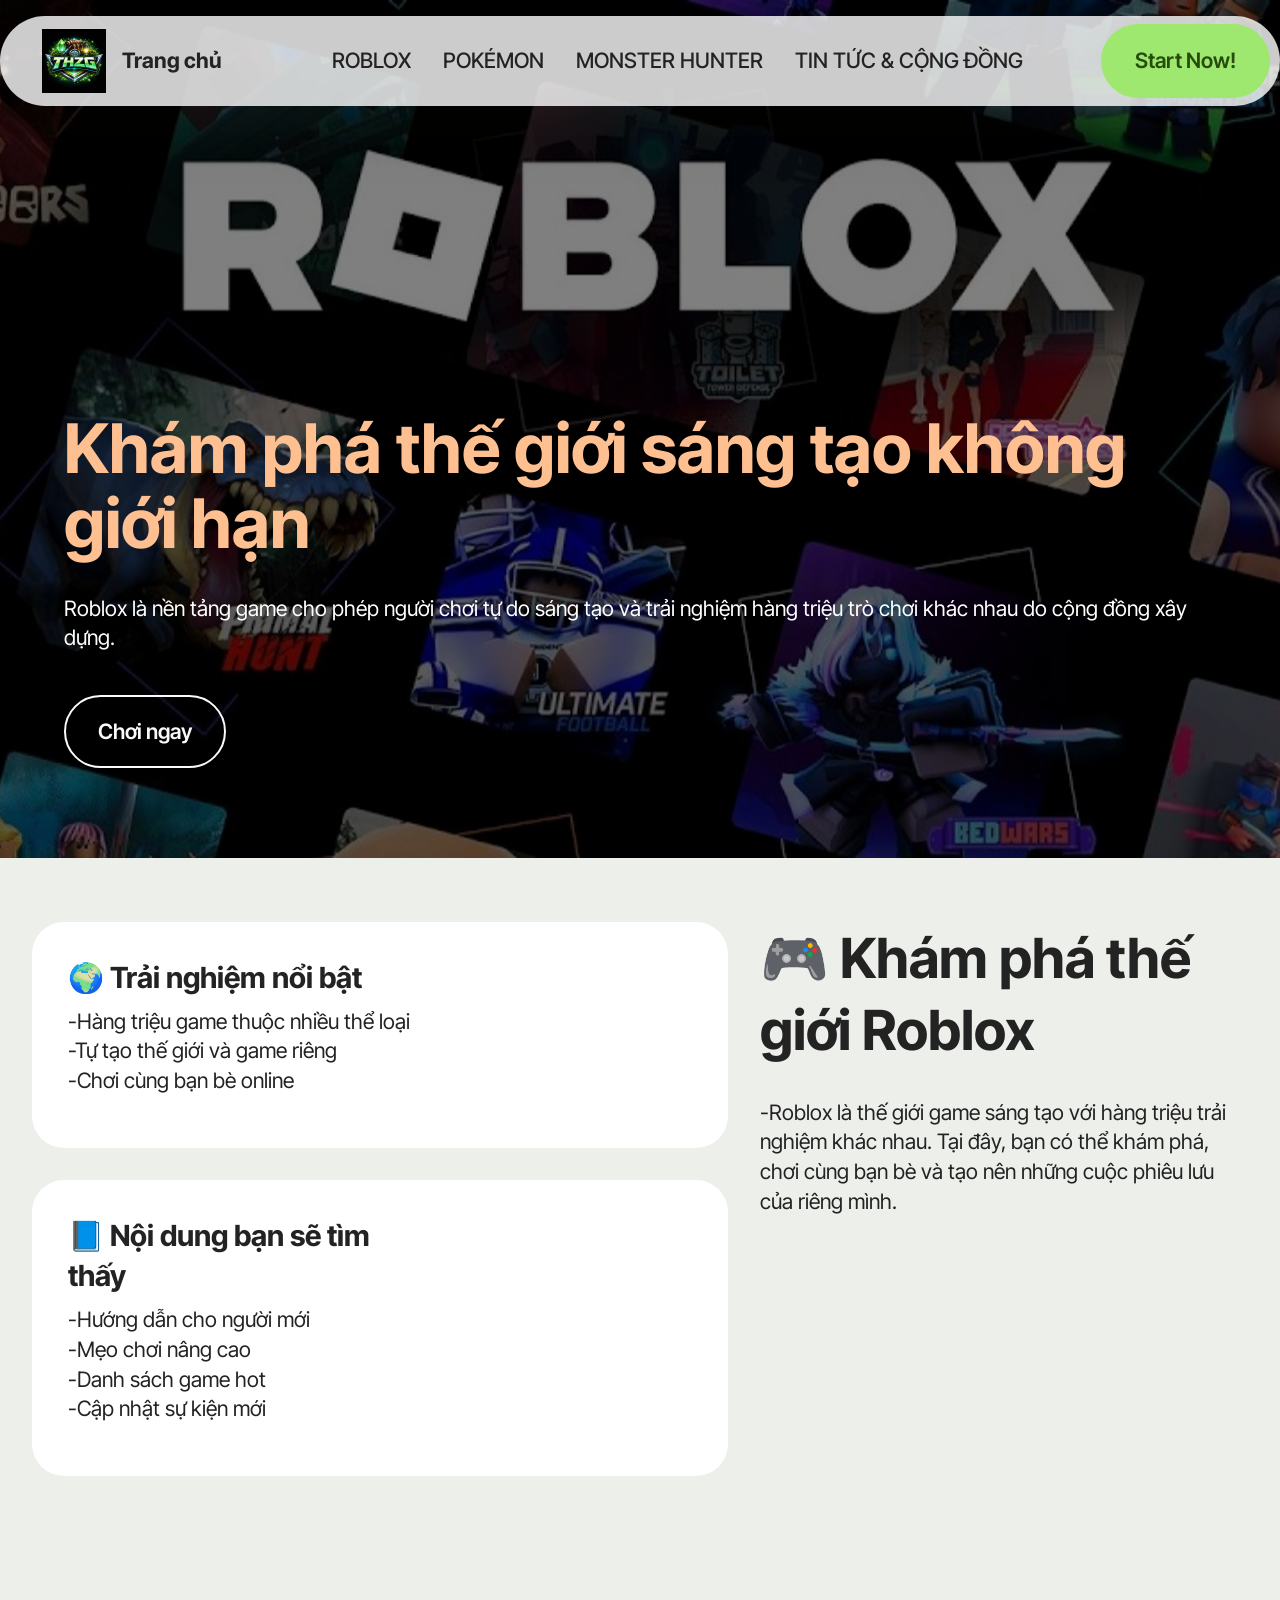
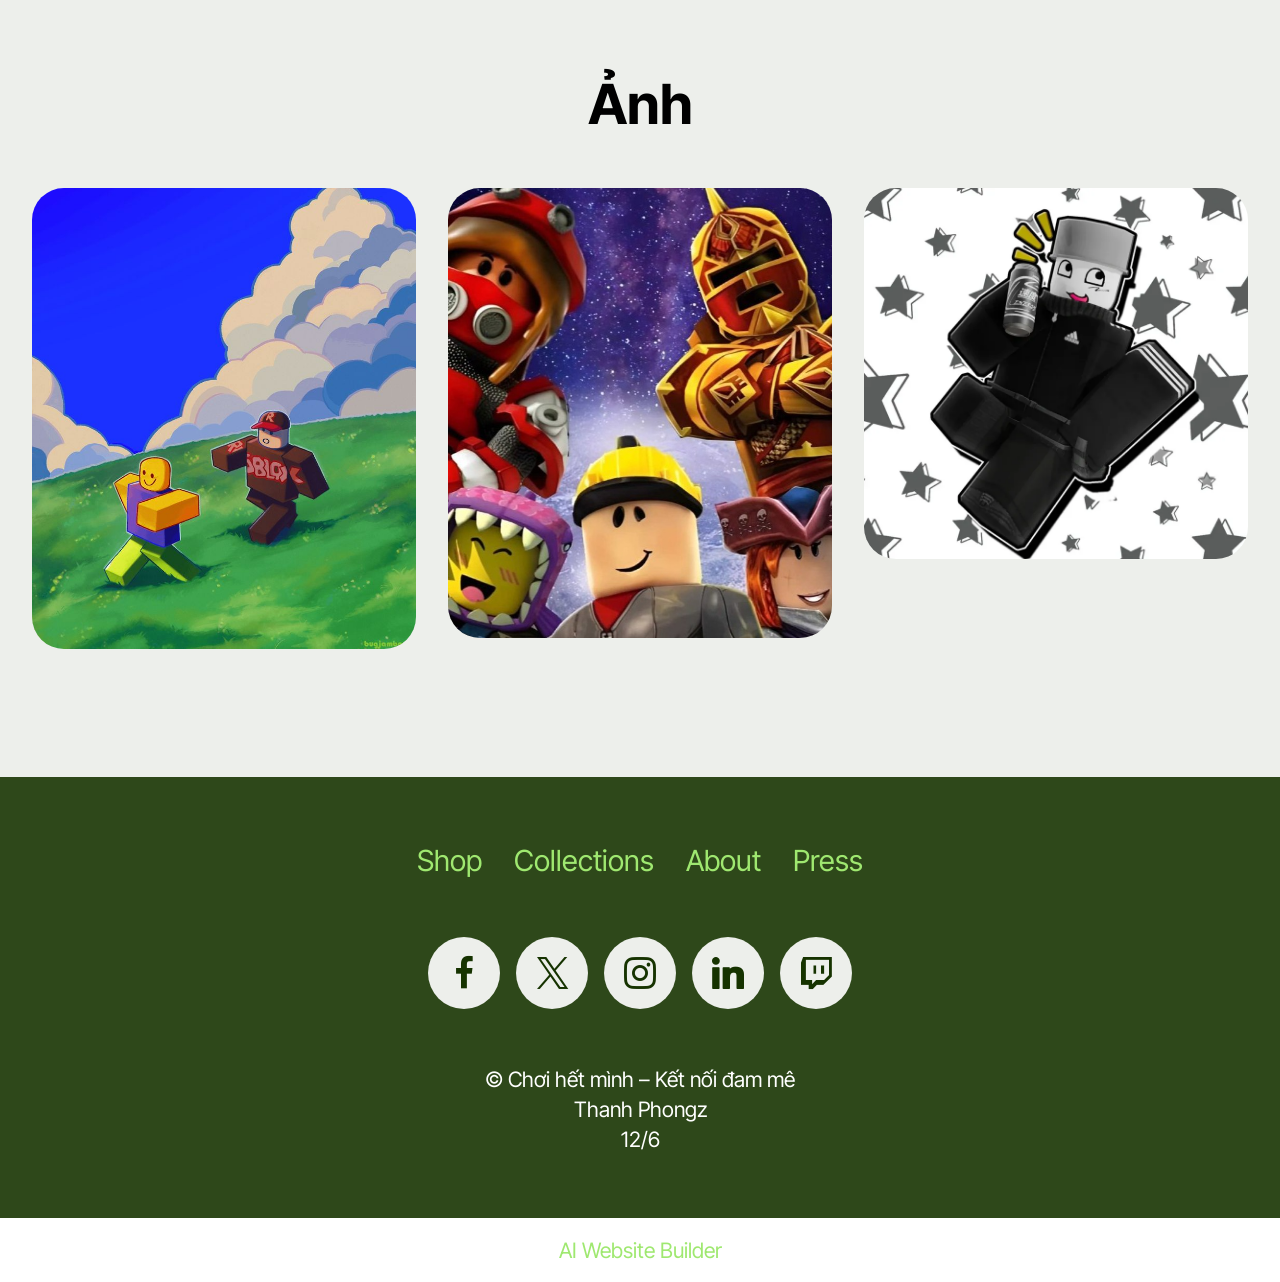
==== page1.html @ a792dea1 "Add files via upload" ====
<!DOCTYPE html>
<html  >
<head>
  <!-- Site made with Mobirise Website Builder v6.1.12, https://mobirise.com -->
  <meta charset="UTF-8">
  <meta http-equiv="X-UA-Compatible" content="IE=edge">
  <meta name="generator" content="Mobirise v6.1.12, mobirise.com">
  <meta name="viewport" content="width=device-width, initial-scale=1, minimum-scale=1">
  <link rel="shortcut icon" href="assets/images/4a65835b-11a1-45e5-a441-c10fcdbd603f.png" type="image/x-icon">
  <meta name="description" content="">
  
  
  <title>Page 1</title>
  <link rel="stylesheet" href="assets/web/assets/mobirise-icons2/mobirise2.css">
  <link rel="stylesheet" href="assets/bootstrap/css/bootstrap.min.css">
  <link rel="stylesheet" href="assets/parallax/jarallax.css">
  <link rel="stylesheet" href="assets/dropdown/css/style.css">
  <link rel="stylesheet" href="assets/socicon/css/styles.css">
  <link rel="stylesheet" href="assets/theme/css/style.css">
  <link rel="preload" href="https://fonts.googleapis.com/css?family=Inter+Tight:100,200,300,400,500,600,700,800,900,100i,200i,300i,400i,500i,600i,700i,800i,900i&display=swap" as="style" onload="this.onload=null;this.rel='stylesheet'">
  <noscript><link rel="stylesheet" href="https://fonts.googleapis.com/css?family=Inter+Tight:100,200,300,400,500,600,700,800,900,100i,200i,300i,400i,500i,600i,700i,800i,900i&display=swap"></noscript>
  <link rel="preload" as="style" href="assets/mobirise/css/mbr-additional.css?v=LxVAAV"><link rel="stylesheet" href="assets/mobirise/css/mbr-additional.css?v=LxVAAV" type="text/css">

  
  
  
</head>
<body>
  
  <section data-bs-version="5.1" class="menu menu2 cid-vf4Stp7ExN" once="menu" id="menu02-0">
	

	<nav class="navbar navbar-dropdown navbar-fixed-top navbar-expand-lg">
		<div class="container">
			<div class="navbar-brand">
				<span class="navbar-logo">
					<a href="https://mobiri.se">
						<img src="assets/images/4a65835b-11a1-45e5-a441-c10fcdbd603f.png" alt="Mobirise Website Builder" style="height: 4rem;">
					</a>
				</span>
				<span class="navbar-caption-wrap"><a class="navbar-caption text-black text-primary display-4" href="index.html">Trang chủ</a></span>
			</div>
			<button class="navbar-toggler" type="button" data-toggle="collapse" data-bs-toggle="collapse" data-target="#navbarSupportedContent" data-bs-target="#navbarSupportedContent" aria-controls="navbarNavAltMarkup" aria-expanded="false" aria-label="Toggle navigation">
				<div class="hamburger">
					<span></span>
					<span></span>
					<span></span>
					<span></span>
				</div>
			</button>
			<div class="collapse navbar-collapse" id="navbarSupportedContent">
				<ul class="navbar-nav nav-dropdown" data-app-modern-menu="true"><li class="nav-item">
						<a class="nav-link link text-black text-primary display-4" href="page1.html">ROBLOX</a>
					</li>
					<li class="nav-item">
						<a class="nav-link link text-black text-primary display-4" href="page2.html" aria-expanded="false">POKÉMON</a>
					</li>
					<li class="nav-item">
						<a class="nav-link link text-black text-primary display-4" href="page3.html">MONSTER HUNTER</a>
					</li><li class="nav-item"><a class="nav-link link text-black text-primary display-4" href="page4.html">TIN TỨC &amp; CỘNG ĐỒNG</a></li></ul>
				
				<div class="navbar-buttons mbr-section-btn">
					<a class="btn btn-primary display-4" href="https://mobiri.se"> Start Now!</a>
				</div>
			</div>
		</div>
	</nav>
</section>

<section data-bs-version="5.1" class="header18 cid-vf56AX0HEq mbr-parallax-background" id="header18-c">
  

  <div class="mbr-overlay" style="opacity: 0.5; background-color: rgb(0, 0, 0);"></div>
  <div class="container-fluid">
    <div class="row">
      <div class="content-wrap col-12 col-md-12">
        <h1 class="mbr-section-title mbr-fonts-style mbr-white mb-4 display-1">
          <strong><br>Khám phá thế giới sáng tạo không giới hạn</strong></h1>
        
        <p class="mbr-fonts-style mbr-text mbr-white mb-4 display-7">Roblox là nền tảng game cho phép người chơi tự do sáng tạo và trải nghiệm hàng triệu trò chơi khác nhau do cộng đồng xây dựng.</p>
        <div class="mbr-section-btn"><a class="btn btn-white-outline display-7" href="https://www.roblox.com/vi/Login">Chơi ngay</a></div>
      </div>
    </div>
  </div>
</section>

<section data-bs-version="5.1" class="people01 cid-vf57jTmepZ" id="people01-d">
  

  

  <div class="container">
    <div class="row flex-row-reverse">
      <div class="col-lg-5 mb-5">
        <h3 class="mbr-section-maintitle mbr-fonts-style mb-4 display-2"><div><strong>🎮 Khám phá thế giới Roblox</strong></div></h3>
        <p class="mbr-section-maintext mbr-fonts-style mb-4 display-7">-Roblox là thế giới game sáng tạo với hàng triệu trải nghiệm khác nhau. Tại đây, bạn có thể khám phá, chơi cùng bạn bè và tạo nên những cuộc phiêu lưu của riêng mình.<br>
        </p>

        
      </div>

      <div class="col-lg-7">
        
        <div class="item features-without-image active">
          <div class="item-wrapper">
            <div class="row align-items-center">
              <div class="col-md-7">
                <div class="align-left">
                  <h3 class="mbr-section-title mbr-fonts-style mb-2 display-5"><strong>🌍 Trải nghiệm nổi bật</strong></h3>
                  <h4 class="mbr-section-subtitle mbr-fonts-style mb-3 display-7">-Hàng triệu game thuộc nhiều thể loại<div>-Tự tạo thế giới và game riêng</div><div>-Chơi cùng bạn bè online</div></h4>
                  
                </div>
              </div>

              <div class="col-md-5">
                
              </div>
            </div>
          </div>
        </div><div class="item features-without-image">
          <div class="item-wrapper">
            <div class="row align-items-center">
              <div class="col-md-7">
                <div class="align-left">
                  <h3 class="mbr-section-title mbr-fonts-style mb-2 display-5"><strong>📘 Nội dung bạn sẽ tìm thấy</strong></h3>
                  <h4 class="mbr-section-subtitle mbr-fonts-style mb-3 display-7">-Hướng dẫn cho người mới<div>-Mẹo chơi nâng cao</div><div>-Danh sách game hot</div><div>-Cập nhật sự kiện mới</div></h4>
                  
                </div>
              </div>

              <div class="col-md-5">
                
              </div>
            </div>
          </div>
        </div>
        
      </div>
    </div>
  </div>
</section>

<section data-bs-version="5.1" class="gallery3 cid-vf58SvAPU9" id="gallery03-e">
    
    
    <div class="container-fluid">
      <div class="row justify-content-center">
        <div class="col-12 content-head">
          <div class="mbr-section-head mb-5">
            <h4 class="mbr-section-title mbr-fonts-style align-center mb-0 display-2"><strong>Ảnh</strong></h4>
            
          </div>
        </div>
      </div>
      <div class="row">
        <div class="item features-image col-12 col-md-6 col-lg-4">
          <div class="item-wrapper">
            <div class="item-img">
              <img src="assets/images/6b7995e9d3b86ac54777fd27d7cb6dca.jpg" alt="Mobirise Website Builder" title="" data-slide-to="0" data-bs-slide-to="0">
            </div>
            
          </div>
        </div>
        <div class="item features-image col-12 col-md-6 col-lg-4">
          <div class="item-wrapper">
            <div class="item-img">
              <img src="assets/images/hinh-nen-roblox-1.jpeg" alt="Mobirise Website Builder" title="" data-slide-to="1" data-bs-slide-to="1">
            </div>
            
          </div>
        </div>
        <div class="item features-image col-12 col-md-6 col-lg-4">
          <div class="item-wrapper">
            <div class="item-img">
              <img src="assets/images/roblox-avatar-3.webp" alt="Mobirise Website Builder" title="" data-slide-to="2" data-bs-slide-to="2">
            </div>
            
          </div>
        </div>
        
      </div>
    </div>
  </section>

<section data-bs-version="5.1" class="footer3 cid-vf550Nz8dy" once="footers" id="footer03-8">

        

    

    <div class="container">
        <div class="row">
            <div class="row-links">
                <ul class="header-menu">
                  
                  
                  
                  
                <li class="header-menu-item mbr-fonts-style display-5">
                    <a href="#" class="text-primary">Shop</a>
                  </li><li class="header-menu-item mbr-fonts-style display-5">
                    <a href="#" class="text-primary">Collections</a>
                  </li><li class="header-menu-item mbr-fonts-style display-5">
                    <a href="#" class="text-primary">About</a>
                  </li><li class="header-menu-item mbr-fonts-style display-5">
                    <a href="#" class="text-primary">Press</a>
                  </li></ul>
              </div>

            <div class="col-12 mt-4">
                <div class="social-row">
                    <div class="soc-item">
                        <a href="https://mobiri.se/" target="_blank">
                            <span class="mbr-iconfont socicon socicon-facebook display-7"></span>
                        </a>
                    </div>
                    <div class="soc-item">
                        <a href="https://mobiri.se/" target="_blank">
                            <span class="mbr-iconfont socicon-twitter socicon"></span>
                        </a>
                    </div>
                    <div class="soc-item">
                        <a href="https://mobiri.se/" target="_blank">
                            <span class="mbr-iconfont socicon-instagram socicon"></span>
                        </a>
                    </div>
                    <div class="soc-item">
                        <a href="https://mobiri.se/" target="_blank">
                            <span class="mbr-iconfont socicon socicon-linkedin"></span>
                        </a>
                    </div>
                    <div class="soc-item">
                        <a href="https://mobiri.se/" target="_blank">
                            <span class="mbr-iconfont socicon socicon-twitch"></span>
                        </a>
                    </div>
                </div>
            </div>
            <div class="col-12 mt-5">
                <p class="mbr-fonts-style copyright display-7">
                    © Chơi hết mình – Kết nối đam mê<br>Thanh Phongz<br>12/6</p>
            </div>
        </div>
    </div>
</section><section class="display-7" style="padding: 0;align-items: center;justify-content: center;flex-wrap: wrap;    align-content: center;display: flex;position: relative;height: 4rem;"><a href="https://mobiri.se/" style="flex: 1 1;height: 4rem;position: absolute;width: 100%;z-index: 1;"><img alt="" style="height: 4rem;" src="[data-uri]"></a><p style="margin: 0;text-align: center;" class="display-7">&#8204;</p><a style="z-index:1" href="https://mobirise.com/builder/ai-website-builder.html">AI Website Builder</a></section><script src="assets/bootstrap/js/bootstrap.bundle.min.js"></script>  <script src="assets/parallax/jarallax.js"></script>  <script src="assets/smoothscroll/smooth-scroll.js"></script>  <script src="assets/ytplayer/index.js"></script>  <script src="assets/dropdown/js/navbar-dropdown.js"></script>  <script src="assets/theme/js/script.js"></script>  
  
  
</body>
</html>
---- assets/web/assets/mobirise-icons2/mobirise2.css ----
@font-face {
  font-family: 'Moririse2';
  font-display: swap;
  src:  url('mobirise2.eot?f2bix4');
  src:  url('mobirise2.eot?f2bix4#iefix') format('embedded-opentype'),
    url('mobirise2.woff2?f2bix4') format('woff2'),
    url('mobirise2.woff?f2bix4') format('woff'),
    url('mobirise2.ttf?f2bix4') format('truetype'),
    url('mobirise2.svg?f2bix4#mobirise2') format('svg');
  font-weight: normal;
  font-style: normal;
}

[class^="mobi-"], [class*=" mobi-"] {
  /* use !important to prevent issues with browser extensions that change fonts */
  font-family: 'Moririse2' !important;
  speak: none;
  font-style: normal;
  font-weight: normal;
  font-variant: normal;
  text-transform: none;
  line-height: 1;

  /* Better Font Rendering =========== */
  -webkit-font-smoothing: antialiased;
  -moz-osx-font-smoothing: grayscale;
}

.mobi-mbri-add-submenu:before {
  content: "\e900";
}
.mobi-mbri-alert:before {
  content: "\e901";
}
.mobi-mbri-align-center:before {
  content: "\e902";
}
.mobi-mbri-align-justify:before {
  content: "\e903";
}
.mobi-mbri-align-left:before {
  content: "\e904";
}
.mobi-mbri-align-right:before {
  content: "\e905";
}
.mobi-mbri-android:before {
  content: "\e906";
}
.mobi-mbri-apple:before {
  content: "\e907";
}
.mobi-mbri-arrow-down:before {
  content: "\e908";
}
.mobi-mbri-arrow-next:before {
  content: "\e909";
}
.mobi-mbri-arrow-prev:before {
  content: "\e90a";
}
.mobi-mbri-arrow-up:before {
  content: "\e90b";
}
.mobi-mbri-bold:before {
  content: "\e90c";
}
.mobi-mbri-bookmark:before {
  content: "\e90d";
}
.mobi-mbri-bootstrap:before {
  content: "\e90e";
}
.mobi-mbri-briefcase:before {
  content: "\e90f";
}
.mobi-mbri-browse:before {
  content: "\e910";
}
.mobi-mbri-bulleted-list:before {
  content: "\e911";
}
.mobi-mbri-calendar:before {
  content: "\e912";
}
.mobi-mbri-camera:before {
  content: "\e913";
}
.mobi-mbri-cart-add:before {
  content: "\e914";
}
.mobi-mbri-cart-full:before {
  content: "\e915";
}
.mobi-mbri-cash:before {
  content: "\e916";
}
.mobi-mbri-change-style:before {
  content: "\e917";
}
.mobi-mbri-chat:before {
  content: "\e918";
}
.mobi-mbri-clock:before {
  content: "\e919";
}
.mobi-mbri-close:before {
  content: "\e91a";
}
.mobi-mbri-cloud:before {
  content: "\e91b";
}
.mobi-mbri-code:before {
  content: "\e91c";
}
.mobi-mbri-contact-form:before {
  content: "\e91d";
}
.mobi-mbri-credit-card:before {
  content: "\e91e";
}
.mobi-mbri-cursor-click:before {
  content: "\e91f";
}
.mobi-mbri-cust-feedback:before {
  content: "\e920";
}
.mobi-mbri-database:before {
  content: "\e921";
}
.mobi-mbri-delivery:before {
  content: "\e922";
}
.mobi-mbri-desktop:before {
  content: "\e923";
}
.mobi-mbri-devices:before {
  content: "\e924";
}
.mobi-mbri-down:before {
  content: "\e925";
}
.mobi-mbri-download-2:before {
  content: "\e926";
}
.mobi-mbri-download:before {
  content: "\e927";
}
.mobi-mbri-drag-n-drop-2:before {
  content: "\e928";
}
.mobi-mbri-drag-n-drop:before {
  content: "\e929";
}
.mobi-mbri-edit-2:before {
  content: "\e92a";
}
.mobi-mbri-edit:before {
  content: "\e92b";
}
.mobi-mbri-error:before {
  content: "\e92c";
}
.mobi-mbri-extension:before {
  content: "\e92d";
}
.mobi-mbri-features:before {
  content: "\e92e";
}
.mobi-mbri-file:before {
  content: "\e92f";
}
.mobi-mbri-flag:before {
  content: "\e930";
}
.mobi-mbri-folder:before {
  content: "\e931";
}
.mobi-mbri-gift:before {
  content: "\e932";
}
.mobi-mbri-github:before {
  content: "\e933";
}
.mobi-mbri-globe-2:before {
  content: "\e934";
}
.mobi-mbri-globe:before {
  content: "\e935";
}
.mobi-mbri-growing-chart:before {
  content: "\e936";
}
.mobi-mbri-hearth:before {
  content: "\e937";
}
.mobi-mbri-help:before {
  content: "\e938";
}
.mobi-mbri-home:before {
  content: "\e939";
}
.mobi-mbri-hot-cup:before {
  content: "\e93a";
}
.mobi-mbri-idea:before {
  content: "\e93b";
}
.mobi-mbri-image-gallery:before {
  content: "\e93c";
}
.mobi-mbri-image-slider:before {
  content: "\e93d";
}
.mobi-mbri-info:before {
  content: "\e93e";
}
.mobi-mbri-italic:before {
  content: "\e93f";
}
.mobi-mbri-key:before {
  content: "\e940";
}
.mobi-mbri-laptop:before {
  content: "\e941";
}
.mobi-mbri-layers:before {
  content: "\e942";
}
.mobi-mbri-left-right:before {
  content: "\e943";
}
.mobi-mbri-left:before {
  content: "\e944";
}
.mobi-mbri-letter:before {
  content: "\e945";
}
.mobi-mbri-like:before {
  content: "\e946";
}
.mobi-mbri-link:before {
  content: "\e947";
}
.mobi-mbri-lock:before {
  content: "\e948";
}
.mobi-mbri-login:before {
  content: "\e949";
}
.mobi-mbri-logout:before {
  content: "\e94a";
}
.mobi-mbri-magic-stick:before {
  content: "\e94b";
}
.mobi-mbri-map-pin:before {
  content: "\e94c";
}
.mobi-mbri-menu:before {
  content: "\e94d";
}
.mobi-mbri-mobile-2:before {
  content: "\e94e";
}
.mobi-mbri-mobile-horizontal:before {
  content: "\e94f";
}
.mobi-mbri-mobile:before {
  content: "\e950";
}
.mobi-mbri-mobirise:before {
  content: "\e951";
}
.mobi-mbri-more-horizontal:before {
  content: "\e952";
}
.mobi-mbri-more-vertical:before {
  content: "\e953";
}
.mobi-mbri-music:before {
  content: "\e954";
}
.mobi-mbri-new-file:before {
  content: "\e955";
}
.mobi-mbri-numbered-list:before {
  content: "\e956";
}
.mobi-mbri-opened-folder:before {
  content: "\e957";
}
.mobi-mbri-pages:before {
  content: "\e958";
}
.mobi-mbri-paper-plane:before {
  content: "\e959";
}
.mobi-mbri-paperclip:before {
  content: "\e95a";
}
.mobi-mbri-phone:before {
  content: "\e95b";
}
.mobi-mbri-photo:before {
  content: "\e95c";
}
.mobi-mbri-photos:before {
  content: "\e95d";
}
.mobi-mbri-pin:before {
  content: "\e95e";
}
.mobi-mbri-play:before {
  content: "\e95f";
}
.mobi-mbri-plus:before {
  content: "\e960";
}
.mobi-mbri-preview:before {
  content: "\e961";
}
.mobi-mbri-print:before {
  content: "\e962";
}
.mobi-mbri-protect:before {
  content: "\e963";
}
.mobi-mbri-question:before {
  content: "\e964";
}
.mobi-mbri-quote-left:before {
  content: "\e965";
}
.mobi-mbri-quote-right:before {
  content: "\e966";
}
.mobi-mbri-redo:before {
  content: "\e967";
}
.mobi-mbri-refresh:before {
  content: "\e968";
}
.mobi-mbri-responsive-2:before {
  content: "\e969";
}
.mobi-mbri-responsive:before {
  content: "\e96a";
}
.mobi-mbri-right:before {
  content: "\e96b";
}
.mobi-mbri-rocket:before {
  content: "\e96c";
}
.mobi-mbri-sad-face:before {
  content: "\e96d";
}
.mobi-mbri-sale:before {
  content: "\e96e";
}
.mobi-mbri-save:before {
  content: "\e96f";
}
.mobi-mbri-search:before {
  content: "\e970";
}
.mobi-mbri-setting-2:before {
  content: "\e971";
}
.mobi-mbri-setting-3:before {
  content: "\e972";
}
.mobi-mbri-setting:before {
  content: "\e973";
}
.mobi-mbri-share:before {
  content: "\e974";
}
.mobi-mbri-shopping-bag:before {
  content: "\e975";
}
.mobi-mbri-shopping-basket:before {
  content: "\e976";
}
.mobi-mbri-shopping-cart:before {
  content: "\e977";
}
.mobi-mbri-sites:before {
  content: "\e978";
}
.mobi-mbri-smile-face:before {
  content: "\e979";
}
.mobi-mbri-speed:before {
  content: "\e97a";
}
.mobi-mbri-star:before {
  content: "\e97b";
}
.mobi-mbri-success:before {
  content: "\e97c";
}
.mobi-mbri-sun:before {
  content: "\e97d";
}
.mobi-mbri-sun2:before {
  content: "\e97e";
}
.mobi-mbri-tablet-vertical:before {
  content: "\e97f";
}
.mobi-mbri-tablet:before {
  content: "\e980";
}
.mobi-mbri-target:before {
  content: "\e981";
}
.mobi-mbri-timer:before {
  content: "\e982";
}
.mobi-mbri-to-ftp:before {
  content: "\e983";
}
.mobi-mbri-to-local-drive:before {
  content: "\e984";
}
.mobi-mbri-touch-swipe:before {
  content: "\e985";
}
.mobi-mbri-touch:before {
  content: "\e986";
}
.mobi-mbri-trash:before {
  content: "\e987";
}
.mobi-mbri-underline:before {
  content: "\e988";
}
.mobi-mbri-undo:before {
  content: "\e989";
}
.mobi-mbri-unlink:before {
  content: "\e98a";
}
.mobi-mbri-unlock:before {
  content: "\e98b";
}
.mobi-mbri-up-down:before {
  content: "\e98c";
}
.mobi-mbri-up:before {
  content: "\e98d";
}
.mobi-mbri-update:before {
  content: "\e98e";
}
.mobi-mbri-upload-2:before {
  content: "\e98f";
}
.mobi-mbri-upload:before {
  content: "\e990";
}
.mobi-mbri-user-2:before {
  content: "\e991";
}
.mobi-mbri-user:before {
  content: "\e992";
}
.mobi-mbri-users:before {
  content: "\e993";
}
.mobi-mbri-video-play:before {
  content: "\e994";
}
.mobi-mbri-video:before {
  content: "\e995";
}
.mobi-mbri-watch:before {
  content: "\e996";
}
.mobi-mbri-website-theme-2:before {
  content: "\e997";
}
.mobi-mbri-website-theme:before {
  content: "\e998";
}
.mobi-mbri-wifi:before {
  content: "\e999";
}
.mobi-mbri-windows:before {
  content: "\e99a";
}
.mobi-mbri-zoom-in:before {
  content: "\e99b";
}
.mobi-mbri-zoom-out:before {
  content: "\e99c";
}
---- assets/parallax/jarallax.css ----
.jarallax {
    position: relative;
    z-index: 0;
}
.jarallax > .jarallax-img {
    position: absolute;
    object-fit: cover;
    /* support for plugin https://github.com/bfred-it/object-fit-images */
    font-family: 'object-fit: cover;';
    top: 0;
    left: 0;
    width: 100%;
    height: 100%;
    z-index: -1;
}
---- assets/dropdown/css/style.css ----
.navbar-dropdown {
  left: 0;
  padding: 0;
  position: absolute;
  right: 0;
  top: 0;
  transition: all 0.45s ease;
  z-index: 1030;
  background: #282828; }
  .navbar-dropdown .navbar-logo {
    margin-right: 0.8rem;
    transition: margin 0.3s ease-in-out;
    vertical-align: middle; }
    .navbar-dropdown .navbar-logo img {
      height: 3.125rem;
      transition: all 0.3s ease-in-out; }
    .navbar-dropdown .navbar-logo.mbr-iconfont {
      font-size: 3.125rem;
      line-height: 3.125rem; }
  .navbar-dropdown .navbar-caption {
    font-weight: 700;
    white-space: normal;
    vertical-align: -4px;
    line-height: 3.125rem !important; }
    .navbar-dropdown .navbar-caption, .navbar-dropdown .navbar-caption:hover {
      color: inherit;
      text-decoration: none; }
  .navbar-dropdown .mbr-iconfont + .navbar-caption {
    vertical-align: -1px; }
  .navbar-dropdown.navbar-fixed-top {
    position: fixed; }
  .navbar-dropdown .navbar-brand span {
    vertical-align: -4px; }
  .navbar-dropdown.bg-color.transparent {
    background: none; }
  .navbar-dropdown.navbar-short .navbar-brand {
    padding: 0.625rem 0; }
    .navbar-dropdown.navbar-short .navbar-brand span {
      vertical-align: -1px; }
  .navbar-dropdown.navbar-short .navbar-caption {
    line-height: 2.375rem !important;
    vertical-align: -2px; }
  .navbar-dropdown.navbar-short .navbar-logo {
    margin-right: 0.5rem; }
    .navbar-dropdown.navbar-short .navbar-logo img {
      height: 2.375rem; }
    .navbar-dropdown.navbar-short .navbar-logo.mbr-iconfont {
      font-size: 2.375rem;
      line-height: 2.375rem; }
  .navbar-dropdown.navbar-short .mbr-table-cell {
    height: 3.625rem; }
  .navbar-dropdown .navbar-close {
    left: 0.6875rem;
    position: fixed;
    top: 0.75rem;
    z-index: 1000; }
  .navbar-dropdown .hamburger-icon {
    content: "";
    display: inline-block;
    vertical-align: middle;
    width: 16px;
    -webkit-box-shadow: 0 -6px 0 1px #282828,0 0 0 1px #282828,0 6px 0 1px #282828;
    -moz-box-shadow: 0 -6px 0 1px #282828,0 0 0 1px #282828,0 6px 0 1px #282828;
    box-shadow: 0 -6px 0 1px #282828,0 0 0 1px #282828,0 6px 0 1px #282828; }

.dropdown-menu .dropdown-toggle[data-toggle="dropdown-submenu"]::after {
  border-bottom: 0.35em solid transparent;
  border-left: 0.35em solid;
  border-right: 0;
  border-top: 0.35em solid transparent;
  margin-left: 0.3rem; }

.dropdown-menu .dropdown-item:focus {
  outline: 0; }

.nav-dropdown {
  font-size: 0.75rem;
  font-weight: 500;
  height: auto !important; }
  .nav-dropdown .nav-btn {
    padding-left: 1rem; }
  .nav-dropdown .link {
    margin: .667em 1.667em;
    font-weight: 500;
    padding: 0;
    transition: color .2s ease-in-out; }
    .nav-dropdown .link.dropdown-toggle {
      margin-right: 2.583em; }
      .nav-dropdown .link.dropdown-toggle::after {
        margin-left: .25rem;
        border-top: 0.35em solid;
        border-right: 0.35em solid transparent;
        border-left: 0.35em solid transparent;
        border-bottom: 0; }
      .nav-dropdown .link.dropdown-toggle[aria-expanded="true"] {
        margin: 0;
        padding: 0.667em 3.263em  0.667em 1.667em; }
  .nav-dropdown .link::after,
  .nav-dropdown .dropdown-item::after {
    color: inherit; }
  .nav-dropdown .btn {
    font-size: 0.75rem;
    font-weight: 700;
    letter-spacing: 0;
    margin-bottom: 0;
    padding-left: 1.25rem;
    padding-right: 1.25rem; }
  .nav-dropdown .dropdown-menu {
    border-radius: 0;
    border: 0;
    left: 0;
    margin: 0;
    padding-bottom: 1.25rem;
    padding-top: 1.25rem;
    position: relative; }
  .nav-dropdown .dropdown-submenu {
    margin-left: 0.125rem;
    top: 0; }
  .nav-dropdown .dropdown-item {
    font-weight: 500;
    line-height: 2;
    padding: 0.3846em 4.615em 0.3846em 1.5385em;
    position: relative;
    transition: color .2s ease-in-out, background-color .2s ease-in-out; }
    .nav-dropdown .dropdown-item::after {
      margin-top: -0.3077em;
      position: absolute;
      right: 1.1538em;
      top: 50%; }
    .nav-dropdown .dropdown-item:focus, .nav-dropdown .dropdown-item:hover {
      background: none; }

@media (max-width: 767px) {
  .nav-dropdown.navbar-toggleable-sm {
    bottom: 0;
    display: none;
    left: 0;
    overflow-x: hidden;
    position: fixed;
    top: 0;
    transform: translateX(-100%);
    -ms-transform: translateX(-100%);
    -webkit-transform: translateX(-100%);
    width: 18.75rem;
    z-index: 999; } }
.nav-dropdown.navbar-toggleable-xl {
  bottom: 0;
  display: none;
  left: 0;
  overflow-x: hidden;
  position: fixed;
  top: 0;
  transform: translateX(-100%);
  -ms-transform: translateX(-100%);
  -webkit-transform: translateX(-100%);
  width: 18.75rem;
  z-index: 999; }

.nav-dropdown-sm {
  display: block !important;
  overflow-x: hidden;
  overflow: auto;
  padding-top: 3.875rem; }
  .nav-dropdown-sm::after {
    content: "";
    display: block;
    height: 3rem;
    width: 100%; }
  .nav-dropdown-sm.collapse.in ~ .navbar-close {
    display: block !important; }
  .nav-dropdown-sm.collapsing, .nav-dropdown-sm.collapse.in {
    transform: translateX(0);
    -ms-transform: translateX(0);
    -webkit-transform: translateX(0);
    transition: all 0.25s ease-out;
    -webkit-transition: all 0.25s ease-out;
    background: #282828; }
  .nav-dropdown-sm.collapsing[aria-expanded="false"] {
    transform: translateX(-100%);
    -ms-transform: translateX(-100%);
    -webkit-transform: translateX(-100%); }
  .nav-dropdown-sm .nav-item {
    display: block;
    margin-left: 0 !important;
    padding-left: 0; }
  .nav-dropdown-sm .link,
  .nav-dropdown-sm .dropdown-item {
    border-top: 1px dotted rgba(255, 255, 255, 0.1);
    font-size: 0.8125rem;
    line-height: 1.6;
    margin: 0 !important;
    padding: 0.875rem 2.4rem 0.875rem 1.5625rem !important;
    position: relative;
    white-space: normal; }
    .nav-dropdown-sm .link:focus, .nav-dropdown-sm .link:hover,
    .nav-dropdown-sm .dropdown-item:focus,
    .nav-dropdown-sm .dropdown-item:hover {
      background: rgba(0, 0, 0, 0.2) !important;
      color: #c0a375; }
  .nav-dropdown-sm .nav-btn {
    position: relative;
    padding: 1.5625rem 1.5625rem 0 1.5625rem; }
    .nav-dropdown-sm .nav-btn::before {
      border-top: 1px dotted rgba(255, 255, 255, 0.1);
      content: "";
      left: 0;
      position: absolute;
      top: 0;
      width: 100%; }
    .nav-dropdown-sm .nav-btn + .nav-btn {
      padding-top: 0.625rem; }
      .nav-dropdown-sm .nav-btn + .nav-btn::before {
        display: none; }
  .nav-dropdown-sm .btn {
    padding: 0.625rem 0; }
  .nav-dropdown-sm .dropdown-toggle[data-toggle="dropdown-submenu"]::after {
    margin-left: .25rem;
    border-top: 0.35em solid;
    border-right: 0.35em solid transparent;
    border-left: 0.35em solid transparent;
    border-bottom: 0; }
  .nav-dropdown-sm .dropdown-toggle[data-toggle="dropdown-submenu"][aria-expanded="true"]::after {
    border-top: 0;
    border-right: 0.35em solid transparent;
    border-left: 0.35em solid transparent;
    border-bottom: 0.35em solid; }
  .nav-dropdown-sm .dropdown-menu {
    margin: 0;
    padding: 0;
    position: relative;
    top: 0;
    left: 0;
    width: 100%;
    border: 0;
    float: none;
    border-radius: 0;
    background: none; }
  .nav-dropdown-sm .dropdown-submenu {
    left: 100%;
    margin-left: 0.125rem;
    margin-top: -1.25rem;
    top: 0; }

.navbar-toggleable-sm .nav-dropdown .dropdown-menu {
  position: absolute; }

.navbar-toggleable-sm .nav-dropdown .dropdown-submenu {
  left: 100%;
  margin-left: 0.125rem;
  margin-top: -1.25rem;
  top: 0; }

.navbar-toggleable-sm.opened .nav-dropdown .dropdown-menu {
  position: relative; }

.navbar-toggleable-sm.opened .nav-dropdown .dropdown-submenu {
  left: 0;
  margin-left: 00rem;
  margin-top: 0rem;
  top: 0; }

.is-builder .nav-dropdown.collapsing {
  transition: none !important; }
---- assets/socicon/css/styles.css ----
@charset "UTF-8";

@font-face {
  font-family: 'Socicon';
  src:  url('../fonts/socicon.eot');
  src:  url('../fonts/socicon.eot?#iefix') format('embedded-opentype'),
    url('../fonts/socicon.woff2') format('woff2'),
    url('../fonts/socicon.ttf') format('truetype'),
    url('../fonts/socicon.woff') format('woff'),
    url('../fonts/socicon.svg#socicon') format('svg');
  font-weight: normal;
  font-style: normal;
  font-display: swap;
}

[data-icon]:before {
  font-family: "socicon" !important;
  content: attr(data-icon);
  font-style: normal !important;
  font-weight: normal !important;
  font-variant: normal !important;
  text-transform: none !important;
  speak: none;
  line-height: 1;
  -webkit-font-smoothing: antialiased;
  -moz-osx-font-smoothing: grayscale;
}

[class^="socicon-"], [class*=" socicon-"] {
  /* use !important to prevent issues with browser extensions that change fonts */
  font-family: 'Socicon' !important;
  speak: none;
  font-style: normal;
  font-weight: normal;
  font-variant: normal;
  text-transform: none;
  line-height: 1;

  /* Better Font Rendering =========== */
  -webkit-font-smoothing: antialiased;
  -moz-osx-font-smoothing: grayscale;
}

.socicon-500px:before {
  content: "\e000";
}
.socicon-8tracks:before {
  content: "\e001";
}
.socicon-airbnb:before {
  content: "\e002";
}
.socicon-alliance:before {
  content: "\e003";
}
.socicon-amazon:before {
  content: "\e004";
}
.socicon-amplement:before {
  content: "\e005";
}
.socicon-android:before {
  content: "\e006";
}
.socicon-angellist:before {
  content: "\e007";
}
.socicon-apple:before {
  content: "\e008";
}
.socicon-appnet:before {
  content: "\e009";
}
.socicon-baidu:before {
  content: "\e00a";
}
.socicon-bandcamp:before {
  content: "\e00b";
}
.socicon-battlenet:before {
  content: "\e00c";
}
.socicon-mixer:before {
  content: "\e00d";
}
.socicon-bebee:before {
  content: "\e00e";
}
.socicon-bebo:before {
  content: "\e00f";
}
.socicon-behance:before {
  content: "\e010";
}
.socicon-blizzard:before {
  content: "\e011";
}
.socicon-blogger:before {
  content: "\e012";
}
.socicon-buffer:before {
  content: "\e013";
}
.socicon-chrome:before {
  content: "\e014";
}
.socicon-coderwall:before {
  content: "\e015";
}
.socicon-curse:before {
  content: "\e016";
}
.socicon-dailymotion:before {
  content: "\e017";
}
.socicon-deezer:before {
  content: "\e018";
}
.socicon-delicious:before {
  content: "\e019";
}
.socicon-deviantart:before {
  content: "\e01a";
}
.socicon-diablo:before {
  content: "\e01b";
}
.socicon-digg:before {
  content: "\e01c";
}
.socicon-discord:before {
  content: "\e01d";
}
.socicon-disqus:before {
  content: "\e01e";
}
.socicon-douban:before {
  content: "\e01f";
}
.socicon-draugiem:before {
  content: "\e020";
}
.socicon-dribbble:before {
  content: "\e021";
}
.socicon-drupal:before {
  content: "\e022";
}
.socicon-ebay:before {
  content: "\e023";
}
.socicon-ello:before {
  content: "\e024";
}
.socicon-endomodo:before {
  content: "\e025";
}
.socicon-envato:before {
  content: "\e026";
}
.socicon-etsy:before {
  content: "\e027";
}
.socicon-facebook:before {
  content: "\e028";
}
.socicon-feedburner:before {
  content: "\e029";
}
.socicon-filmweb:before {
  content: "\e02a";
}
.socicon-firefox:before {
  content: "\e02b";
}
.socicon-flattr:before {
  content: "\e02c";
}
.socicon-flickr:before {
  content: "\e02d";
}
.socicon-formulr:before {
  content: "\e02e";
}
.socicon-forrst:before {
  content: "\e02f";
}
.socicon-foursquare:before {
  content: "\e030";
}
.socicon-friendfeed:before {
  content: "\e031";
}
.socicon-github:before {
  content: "\e032";
}
.socicon-goodreads:before {
  content: "\e033";
}
.socicon-google:before {
  content: "\e034";
}
.socicon-googlescholar:before {
  content: "\e035";
}
.socicon-googlegroups:before {
  content: "\e036";
}
.socicon-googlephotos:before {
  content: "\e037";
}
.socicon-googleplus:before {
  content: "\e038";
}
.socicon-grooveshark:before {
  content: "\e039";
}
.socicon-hackerrank:before {
  content: "\e03a";
}
.socicon-hearthstone:before {
  content: "\e03b";
}
.socicon-hellocoton:before {
  content: "\e03c";
}
.socicon-heroes:before {
  content: "\e03d";
}
.socicon-smashcast:before {
  content: "\e03e";
}
.socicon-horde:before {
  content: "\e03f";
}
.socicon-houzz:before {
  content: "\e040";
}
.socicon-icq:before {
  content: "\e041";
}
.socicon-identica:before {
  content: "\e042";
}
.socicon-imdb:before {
  content: "\e043";
}
.socicon-instagram:before {
  content: "\e044";
}
.socicon-issuu:before {
  content: "\e045";
}
.socicon-istock:before {
  content: "\e046";
}
.socicon-itunes:before {
  content: "\e047";
}
.socicon-keybase:before {
  content: "\e048";
}
.socicon-lanyrd:before {
  content: "\e049";
}
.socicon-lastfm:before {
  content: "\e04a";
}
.socicon-line:before {
  content: "\e04b";
}
.socicon-linkedin:before {
  content: "\e04c";
}
.socicon-livejournal:before {
  content: "\e04d";
}
.socicon-lyft:before {
  content: "\e04e";
}
.socicon-macos:before {
  content: "\e04f";
}
.socicon-mail:before {
  content: "\e050";
}
.socicon-medium:before {
  content: "\e051";
}
.socicon-meetup:before {
  content: "\e052";
}
.socicon-mixcloud:before {
  content: "\e053";
}
.socicon-modelmayhem:before {
  content: "\e054";
}
.socicon-mumble:before {
  content: "\e055";
}
.socicon-myspace:before {
  content: "\e056";
}
.socicon-newsvine:before {
  content: "\e057";
}
.socicon-nintendo:before {
  content: "\e058";
}
.socicon-npm:before {
  content: "\e059";
}
.socicon-odnoklassniki:before {
  content: "\e05a";
}
.socicon-openid:before {
  content: "\e05b";
}
.socicon-opera:before {
  content: "\e05c";
}
.socicon-outlook:before {
  content: "\e05d";
}
.socicon-overwatch:before {
  content: "\e05e";
}
.socicon-patreon:before {
  content: "\e05f";
}
.socicon-paypal:before {
  content: "\e060";
}
.socicon-periscope:before {
  content: "\e061";
}
.socicon-persona:before {
  content: "\e062";
}
.socicon-pinterest:before {
  content: "\e063";
}
.socicon-play:before {
  content: "\e064";
}
.socicon-player:before {
  content: "\e065";
}
.socicon-playstation:before {
  content: "\e066";
}
.socicon-pocket:before {
  content: "\e067";
}
.socicon-qq:before {
  content: "\e068";
}
.socicon-quora:before {
  content: "\e069";
}
.socicon-raidcall:before {
  content: "\e06a";
}
.socicon-ravelry:before {
  content: "\e06b";
}
.socicon-reddit:before {
  content: "\e06c";
}
.socicon-renren:before {
  content: "\e06d";
}
.socicon-researchgate:before {
  content: "\e06e";
}
.socicon-residentadvisor:before {
  content: "\e06f";
}
.socicon-reverbnation:before {
  content: "\e070";
}
.socicon-rss:before {
  content: "\e071";
}
.socicon-sharethis:before {
  content: "\e072";
}
.socicon-skype:before {
  content: "\e073";
}
.socicon-slideshare:before {
  content: "\e074";
}
.socicon-smugmug:before {
  content: "\e075";
}
.socicon-snapchat:before {
  content: "\e076";
}
.socicon-songkick:before {
  content: "\e077";
}
.socicon-soundcloud:before {
  content: "\e078";
}
.socicon-spotify:before {
  content: "\e079";
}
.socicon-stackexchange:before {
  content: "\e07a";
}
.socicon-stackoverflow:before {
  content: "\e07b";
}
.socicon-starcraft:before {
  content: "\e07c";
}
.socicon-stayfriends:before {
  content: "\e07d";
}
.socicon-steam:before {
  content: "\e07e";
}
.socicon-storehouse:before {
  content: "\e07f";
}
.socicon-strava:before {
  content: "\e080";
}
.socicon-streamjar:before {
  content: "\e081";
}
.socicon-stumbleupon:before {
  content: "\e082";
}
.socicon-swarm:before {
  content: "\e083";
}
.socicon-teamspeak:before {
  content: "\e084";
}
.socicon-teamviewer:before {
  content: "\e085";
}
.socicon-technorati:before {
  content: "\e086";
}
.socicon-telegram:before {
  content: "\e087";
}
.socicon-tripadvisor:before {
  content: "\e088";
}
.socicon-tripit:before {
  content: "\e089";
}
.socicon-triplej:before {
  content: "\e08a";
}
.socicon-tumblr:before {
  content: "\e08b";
}
.socicon-twitch:before {
  content: "\e08c";
}
.socicon-twitter:before {
  content: "\e08d";
}
.socicon-uber:before {
  content: "\e08e";
}
.socicon-ventrilo:before {
  content: "\e08f";
}
.socicon-viadeo:before {
  content: "\e090";
}
.socicon-viber:before {
  content: "\e091";
}
.socicon-viewbug:before {
  content: "\e092";
}
.socicon-vimeo:before {
  content: "\e093";
}
.socicon-vine:before {
  content: "\e094";
}
.socicon-vkontakte:before {
  content: "\e095";
}
.socicon-warcraft:before {
  content: "\e096";
}
.socicon-wechat:before {
  content: "\e097";
}
.socicon-weibo:before {
  content: "\e098";
}
.socicon-whatsapp:before {
  content: "\e099";
}
.socicon-wikipedia:before {
  content: "\e09a";
}
.socicon-windows:before {
  content: "\e09b";
}
.socicon-wordpress:before {
  content: "\e09c";
}
.socicon-wykop:before {
  content: "\e09d";
}
.socicon-xbox:before {
  content: "\e09e";
}
.socicon-xing:before {
  content: "\e09f";
}
.socicon-yahoo:before {
  content: "\e0a0";
}
.socicon-yammer:before {
  content: "\e0a1";
}
.socicon-yandex:before {
  content: "\e0a2";
}
.socicon-yelp:before {
  content: "\e0a3";
}
.socicon-younow:before {
  content: "\e0a4";
}
.socicon-youtube:before {
  content: "\e0a5";
}
.socicon-zapier:before {
  content: "\e0a6";
}
.socicon-zerply:before {
  content: "\e0a7";
}
.socicon-zomato:before {
  content: "\e0a8";
}
.socicon-zynga:before {
  content: "\e0a9";
}
.socicon-bluesky:before {
  content: "\e0aa";
}
.socicon-threads:before {
  content: "\e0ab";
}
.socicon-spreadshirt:before {
  content: "\e901";
}
.socicon-gamejolt:before {
  content: "\e902";
}
.socicon-trello:before {
  content: "\e903";
}
.socicon-tunein:before {
  content: "\e904";
}
.socicon-bloglovin:before {
  content: "\e905";
}
.socicon-gamewisp:before {
  content: "\e906";
}
.socicon-messenger:before {
  content: "\e907";
}
.socicon-pandora:before {
  content: "\e908";
}
.socicon-augment:before {
  content: "\e909";
}
.socicon-bitbucket:before {
  content: "\e90a";
}
.socicon-fyuse:before {
  content: "\e90b";
}
.socicon-yt-gaming:before {
  content: "\e90c";
}
.socicon-sketchfab:before {
  content: "\e90d";
}
.socicon-mobcrush:before {
  content: "\e90e";
}
.socicon-microsoft:before {
  content: "\e90f";
}
.socicon-realtor:before {
  content: "\e910";
}
.socicon-tidal:before {
  content: "\e911";
}
.socicon-qobuz:before {
  content: "\e912";
}
.socicon-natgeo:before {
  content: "\e913";
}
.socicon-mastodon:before {
  content: "\e914";
}
.socicon-unsplash:before {
  content: "\e915";
}
.socicon-homeadvisor:before {
  content: "\e916";
}
.socicon-angieslist:before {
  content: "\e917";
}
.socicon-codepen:before {
  content: "\e918";
}
.socicon-slack:before {
  content: "\e919";
}
.socicon-openaigym:before {
  content: "\e91a";
}
.socicon-logmein:before {
  content: "\e91b";
}
.socicon-fiverr:before {
  content: "\e91c";
}
.socicon-gotomeeting:before {
  content: "\e91d";
}
.socicon-aliexpress:before {
  content: "\e91e";
}
.socicon-guru:before {
  content: "\e91f";
}
.socicon-appstore:before {
  content: "\e920";
}
.socicon-homes:before {
  content: "\e921";
}
.socicon-zoom:before {
  content: "\e922";
}
.socicon-alibaba:before {
  content: "\e923";
}
.socicon-craigslist:before {
  content: "\e924";
}
.socicon-wix:before {
  content: "\e925";
}
.socicon-redfin:before {
  content: "\e926";
}
.socicon-googlecalendar:before {
  content: "\e927";
}
.socicon-shopify:before {
  content: "\e928";
}
.socicon-freelancer:before {
  content: "\e929";
}
.socicon-seedrs:before {
  content: "\e92a";
}
.socicon-bing:before {
  content: "\e92b";
}
.socicon-doodle:before {
  content: "\e92c";
}
.socicon-bonanza:before {
  content: "\e92d";
}
.socicon-squarespace:before {
  content: "\e92e";
}
.socicon-toptal:before {
  content: "\e92f";
}
.socicon-gust:before {
  content: "\e930";
}
.socicon-ask:before {
  content: "\e931";
}
.socicon-trulia:before {
  content: "\e932";
}
.socicon-loomly:before {
  content: "\e933";
}
.socicon-ghost:before {
  content: "\e934";
}
.socicon-upwork:before {
  content: "\e935";
}
.socicon-fundable:before {
  content: "\e936";
}
.socicon-booking:before {
  content: "\e937";
}
.socicon-googlemaps:before {
  content: "\e938";
}
.socicon-zillow:before {
  content: "\e939";
}
.socicon-niconico:before {
  content: "\e93a";
}
.socicon-toneden:before {
  content: "\e93b";
}
.socicon-crunchbase:before {
  content: "\e93c";
}
.socicon-homefy:before {
  content: "\e93d";
}
.socicon-calendly:before {
  content: "\e93e";
}
.socicon-livemaster:before {
  content: "\e93f";
}
.socicon-udemy:before {
  content: "\e940";
}
.socicon-codered:before {
  content: "\e941";
}
.socicon-origin:before {
  content: "\e942";
}
.socicon-nextdoor:before {
  content: "\e943";
}
.socicon-portfolio:before {
  content: "\e944";
}
.socicon-instructables:before {
  content: "\e945";
}
.socicon-gitlab:before {
  content: "\e946";
}
.socicon-hackernews:before {
  content: "\e947";
}
.socicon-smashwords:before {
  content: "\e948";
}
.socicon-kobo:before {
  content: "\e949";
}
.socicon-bookbub:before {
  content: "\e94a";
}
.socicon-mailru:before {
  content: "\e94b";
}
.socicon-moddb:before {
  content: "\e94c";
}
.socicon-indiedb:before {
  content: "\e94d";
}
.socicon-traxsource:before {
  content: "\e94e";
}
.socicon-gamefor:before {
  content: "\e94f";
}
.socicon-pixiv:before {
  content: "\e950";
}
.socicon-myanimelist:before {
  content: "\e951";
}
.socicon-blackberry:before {
  content: "\e952";
}
.socicon-wickr:before {
  content: "\e953";
}
.socicon-spip:before {
  content: "\e954";
}
.socicon-napster:before {
  content: "\e955";
}
.socicon-beatport:before {
  content: "\e956";
}
.socicon-hackerone:before {
  content: "\e957";
}
.socicon-internet:before {
  content: "\e958";
}
.socicon-ubuntu:before {
  content: "\e959";
}
.socicon-artstation:before {
  content: "\e95a";
}
.socicon-invision:before {
  content: "\e95b";
}
.socicon-torial:before {
  content: "\e95c";
}
.socicon-collectorz:before {
  content: "\e95d";
}
.socicon-seenthis:before {
  content: "\e95e";
}
.socicon-googleplaymusic:before {
  content: "\e95f";
}
.socicon-debian:before {
  content: "\e960";
}
.socicon-filmfreeway:before {
  content: "\e961";
}
.socicon-gnome:before {
  content: "\e962";
}
.socicon-itchio:before {
  content: "\e963";
}
.socicon-jamendo:before {
  content: "\e964";
}
.socicon-mix:before {
  content: "\e965";
}
.socicon-sharepoint:before {
  content: "\e966";
}
.socicon-tinder:before {
  content: "\e967";
}
.socicon-windguru:before {
  content: "\e968";
}
.socicon-cdbaby:before {
  content: "\e969";
}
.socicon-elementaryos:before {
  content: "\e96a";
}
.socicon-stage32:before {
  content: "\e96b";
}
.socicon-tiktok:before {
  content: "\e96c";
}
.socicon-gitter:before {
  content: "\e96d";
}
.socicon-letterboxd:before {
  content: "\e96e";
}
.socicon-threema:before {
  content: "\e96f";
}
.socicon-splice:before {
  content: "\e970";
}
.socicon-metapop:before {
  content: "\e971";
}
.socicon-naver:before {
  content: "\e972";
}
.socicon-remote:before {
  content: "\e973";
}
.socicon-flipboard:before {
  content: "\e974";
}
.socicon-googlehangouts:before {
  content: "\e975";
}
.socicon-dlive:before {
  content: "\e976";
}
.socicon-vsco:before {
  content: "\e977";
}
.socicon-stitcher:before {
  content: "\e978";
}
.socicon-avvo:before {
  content: "\e979";
}
.socicon-redbubble:before {
  content: "\e97a";
}
.socicon-society6:before {
  content: "\e97b";
}
.socicon-zazzle:before {
  content: "\e97c";
}
.socicon-eitaa:before {
  content: "\e97d";
}
.socicon-soroush:before {
  content: "\e97e";
}
.socicon-bale:before {
  content: "\e97f";
}
---- assets/theme/css/style.css ----
@charset "UTF-8";
section {
  background-color: #ffffff;
}

body {
  font-style: normal;
  line-height: 1.5;
  font-weight: 400;
  color: #232323;
  position: relative;
}

button {
  background-color: transparent;
  border-color: transparent;
}

.embla__button,
.carousel-control {
  background-color: #edefea !important;
  opacity: 0.8 !important;
  color: #464845 !important;
  border-color: #edefea !important;
}

.carousel .close,
.modalWindow .close {
  background-color: #edefea !important;
  color: #464845 !important;
  border-color: #edefea !important;
  opacity: 0.8 !important;
}

.carousel .close:hover,
.modalWindow .close:hover {
  opacity: 1 !important;
}

.carousel-indicators li {
  background-color: #edefea !important;
  border: 2px solid #464845 !important;
}

.carousel-indicators li:hover,
.carousel-indicators li:active {
  opacity: 0.8 !important;
}

.embla__button:hover,
.carousel-control:hover {
  background-color: #edefea !important;
  opacity: 1 !important;
}

.modalWindow-video-container {
  height: 80%;
}

section,
.container,
.container-fluid {
  position: relative;
  word-wrap: break-word;
}

a.mbr-iconfont:hover {
  text-decoration: none;
}

.article .lead p,
.article .lead ul,
.article .lead ol,
.article .lead pre,
.article .lead blockquote {
  margin-bottom: 0;
}

a {
  font-style: normal;
  font-weight: 400;
  cursor: pointer;
}
a, a:hover {
  text-decoration: none;
}

.mbr-section-title {
  font-style: normal;
  line-height: 1.3;
}

.mbr-section-subtitle {
  line-height: 1.3;
}

.mbr-text {
  font-style: normal;
  line-height: 1.7;
}

h1,
h2,
h3,
h4,
h5,
h6,
.display-1,
.display-2,
.display-4,
.display-5,
.display-7,
span,
p,
a {
  line-height: 1;
  word-break: break-word;
  word-wrap: break-word;
  font-weight: 400;
}

b,
strong {
  font-weight: bold;
}

input:-webkit-autofill, input:-webkit-autofill:hover, input:-webkit-autofill:focus, input:-webkit-autofill:active {
  transition-delay: 9999s;
  -webkit-transition-property: background-color, color;
  transition-property: background-color, color;
}

textarea[type=hidden] {
  display: none;
}

section {
  background-position: 50% 50%;
  background-repeat: no-repeat;
  background-size: cover;
}
section .mbr-background-video,
section .mbr-background-video-preview {
  position: absolute;
  bottom: 0;
  left: 0;
  right: 0;
  top: 0;
}

.hidden {
  visibility: hidden;
}

.mbr-z-index20 {
  z-index: 20;
}

/*! Base colors */
.mbr-white {
  color: #ffffff;
}

.mbr-black {
  color: #111111;
}

.mbr-bg-white {
  background-color: #ffffff;
}

.mbr-bg-black {
  background-color: #000000;
}

/*! Text-aligns */
.align-left {
  text-align: left;
}

.align-center {
  text-align: center;
}

.align-right {
  text-align: right;
}

/*! Font-weight  */
.mbr-light {
  font-weight: 300;
}

.mbr-regular {
  font-weight: 400;
}

.mbr-semibold {
  font-weight: 500;
}

.mbr-bold {
  font-weight: 700;
}

/*! Media  */
.media-content {
  flex-basis: 100%;
}

.media-container-row {
  display: flex;
  flex-direction: row;
  flex-wrap: wrap;
  justify-content: center;
  align-content: center;
  align-items: start;
}
.media-container-row .media-size-item {
  width: 400px;
}

.media-container-column {
  display: flex;
  flex-direction: column;
  flex-wrap: wrap;
  justify-content: center;
  align-content: center;
  align-items: stretch;
}
.media-container-column > * {
  width: 100%;
}

@media (min-width: 992px) {
  .media-container-row {
    flex-wrap: nowrap;
  }
}
figure {
  margin-bottom: 0;
  overflow: hidden;
}

figure[mbr-media-size] {
  transition: width 0.1s;
}

img,
iframe {
  display: block;
  width: 100%;
}

.card {
  background-color: transparent;
  border: none;
}

.card-box {
  width: 100%;
}

.card-img {
  text-align: center;
  flex-shrink: 0;
  -webkit-flex-shrink: 0;
}

.media {
  max-width: 100%;
  margin: 0 auto;
}

.mbr-figure {
  align-self: center;
}

.media-container > div {
  max-width: 100%;
}

.mbr-figure img,
.card-img img {
  width: 100%;
}

@media (max-width: 991px) {
  .media-size-item {
    width: auto !important;
  }
  .media {
    width: auto;
  }
  .mbr-figure {
    width: 100% !important;
  }
}
/*! Buttons */
.mbr-section-btn {
  margin-left: -0.6rem;
  margin-right: -0.6rem;
  font-size: 0;
}

.btn {
  font-weight: 600;
  border-width: 1px;
  font-style: normal;
  margin: 0.6rem 0.6rem;
  white-space: normal;
  transition: all 0.2s ease-in-out;
  display: inline-flex;
  align-items: center;
  justify-content: center;
  word-break: break-word;
}

.btn-sm {
  font-weight: 600;
  letter-spacing: 0px;
  transition: all 0.3s ease-in-out;
}

.btn-md {
  font-weight: 600;
  letter-spacing: 0px;
  transition: all 0.3s ease-in-out;
}

.btn-lg {
  font-weight: 600;
  letter-spacing: 0px;
  transition: all 0.3s ease-in-out;
}

.btn-form {
  margin: 0;
}
.btn-form:hover {
  cursor: pointer;
}

nav .mbr-section-btn {
  margin-left: 0rem;
  margin-right: 0rem;
}

/*! Btn icon margin */
.btn .mbr-iconfont,
.btn.btn-sm .mbr-iconfont {
  order: 1;
  cursor: pointer;
  margin-left: 0.5rem;
  vertical-align: sub;
}

.btn.btn-md .mbr-iconfont,
.btn.btn-md .mbr-iconfont {
  margin-left: 0.8rem;
}

.mbr-regular {
  font-weight: 400;
}

.mbr-semibold {
  font-weight: 500;
}

.mbr-bold {
  font-weight: 700;
}

[type=submit] {
  -webkit-appearance: none;
}

/*! Full-screen */
.mbr-fullscreen .mbr-overlay {
  min-height: 100vh;
}

.mbr-fullscreen {
  display: flex;
  display: -moz-flex;
  display: -ms-flex;
  display: -o-flex;
  align-items: center;
  min-height: 100vh;
  padding-top: 3rem;
  padding-bottom: 3rem;
}

/*! Map */
.map {
  height: 25rem;
  position: relative;
}
.map iframe {
  width: 100%;
  height: 100%;
}

/*! Scroll to top arrow */
.mbr-arrow-up {
  bottom: 25px;
  right: 90px;
  position: fixed;
  text-align: right;
  z-index: 5000;
  color: #ffffff;
  font-size: 22px;
}

.mbr-arrow-up a {
  background: rgba(0, 0, 0, 0.2);
  border-radius: 50%;
  color: #fff;
  display: inline-block;
  height: 60px;
  width: 60px;
  border: 2px solid #fff;
  outline-style: none !important;
  position: relative;
  text-decoration: none;
  transition: all 0.3s ease-in-out;
  cursor: pointer;
  text-align: center;
}
.mbr-arrow-up a:hover {
  background-color: rgba(0, 0, 0, 0.4);
}
.mbr-arrow-up a i {
  line-height: 60px;
}

.mbr-arrow-up-icon {
  display: block;
  color: #fff;
}

.mbr-arrow-up-icon::before {
  content: "›";
  display: inline-block;
  font-family: serif;
  font-size: 22px;
  line-height: 1;
  font-style: normal;
  position: relative;
  top: 6px;
  left: -4px;
  transform: rotate(-90deg);
}

/*! Arrow Down */
.mbr-arrow {
  position: absolute;
  bottom: 45px;
  left: 50%;
  width: 60px;
  height: 60px;
  cursor: pointer;
  background-color: rgba(80, 80, 80, 0.5);
  border-radius: 50%;
  transform: translateX(-50%);
}
@media (max-width: 767px) {
  .mbr-arrow {
    display: none;
  }
}
.mbr-arrow > a {
  display: inline-block;
  text-decoration: none;
  outline-style: none;
  animation: arrowdown 1.7s ease-in-out infinite;
  color: #ffffff;
}
.mbr-arrow > a > i {
  position: absolute;
  top: -2px;
  left: 15px;
  font-size: 2rem;
}

#scrollToTop a i::before {
  content: "";
  position: absolute;
  display: block;
  border-bottom: 2.5px solid #fff;
  border-left: 2.5px solid #fff;
  width: 27.8%;
  height: 27.8%;
  left: 50%;
  top: 51%;
  transform: translateY(-30%) translateX(-50%) rotate(135deg);
}

@keyframes arrowdown {
  0% {
    transform: translateY(0px);
  }
  50% {
    transform: translateY(-5px);
  }
  100% {
    transform: translateY(0px);
  }
}
@media (max-width: 500px) {
  .mbr-arrow-up {
    left: 0;
    right: 0;
    text-align: center;
  }
}
/*Gradients animation*/
@keyframes gradient-animation {
  from {
    background-position: 0% 100%;
    animation-timing-function: ease-in-out;
  }
  to {
    background-position: 100% 0%;
    animation-timing-function: ease-in-out;
  }
}
.bg-gradient {
  background-size: 200% 200%;
  animation: gradient-animation 5s infinite alternate;
  -webkit-animation: gradient-animation 5s infinite alternate;
}

.menu .navbar-brand {
  display: -webkit-flex;
}
.menu .navbar-brand span {
  display: flex;
  display: -webkit-flex;
}
.menu .navbar-brand .navbar-caption-wrap {
  display: -webkit-flex;
}
.menu .navbar-brand .navbar-logo img {
  display: -webkit-flex;
  width: auto;
}
@media (min-width: 768px) and (max-width: 991px) {
  .menu .navbar-toggleable-sm .navbar-nav {
    display: -ms-flexbox;
  }
}
@media (max-width: 991px) {
  .menu .navbar-collapse {
    max-height: 93.5vh;
  }
  .menu .navbar-collapse.show {
    overflow: auto;
  }
}
@media (min-width: 992px) {
  .menu .navbar-nav.nav-dropdown {
    display: -webkit-flex;
  }
  .menu .navbar-toggleable-sm .navbar-collapse {
    display: -webkit-flex !important;
  }
  .menu .collapsed .navbar-collapse {
    max-height: 93.5vh;
  }
  .menu .collapsed .navbar-collapse.show {
    overflow: auto;
  }
}
@media (max-width: 767px) {
  .menu .navbar-collapse {
    max-height: 80vh;
  }
}

.nav-link .mbr-iconfont {
  margin-right: 0.5rem;
}

.navbar {
  display: -webkit-flex;
  -webkit-flex-wrap: wrap;
  -webkit-align-items: center;
  -webkit-justify-content: space-between;
}

.navbar-collapse {
  -webkit-flex-basis: 100%;
  -webkit-flex-grow: 1;
  -webkit-align-items: center;
}

.nav-dropdown .link {
  padding: 0.667em 1.667em !important;
  margin: 0 !important;
}

.nav {
  display: -webkit-flex;
  -webkit-flex-wrap: wrap;
}

.row {
  display: -webkit-flex;
  -webkit-flex-wrap: wrap;
}

.justify-content-center {
  -webkit-justify-content: center;
}

.form-inline {
  display: -webkit-flex;
}

.card-wrapper {
  -webkit-flex: 1;
}

.carousel-control {
  z-index: 10;
  display: -webkit-flex;
}

.carousel-controls {
  display: -webkit-flex;
}

.media {
  display: -webkit-flex;
}

.form-group:focus {
  outline: none;
}

.jq-selectbox__select {
  padding: 7px 0;
  position: relative;
}

.jq-selectbox__dropdown {
  overflow: hidden;
  border-radius: 10px;
  position: absolute;
  top: 100%;
  left: 0 !important;
  width: 100% !important;
}

.jq-selectbox__trigger-arrow {
  right: 0;
  transform: translateY(-50%);
}

.jq-selectbox li {
  padding: 1.07em 0.5em;
}

input[type=range] {
  padding-left: 0 !important;
  padding-right: 0 !important;
}

.modal-dialog,
.modal-content {
  height: 100%;
}

.modal-dialog .carousel-inner {
  height: calc(100vh - 1.75rem);
}
@media (max-width: 575px) {
  .modal-dialog .carousel-inner {
    height: calc(100vh - 1rem);
  }
}

.carousel-item {
  text-align: center;
}

.carousel-item img {
  margin: auto;
}

.navbar-toggler {
  align-self: flex-start;
  padding: 0.25rem 0.75rem;
  font-size: 1.25rem;
  line-height: 1;
  background: transparent;
  border: 1px solid transparent;
  border-radius: 0.25rem;
}

.navbar-toggler:focus,
.navbar-toggler:hover {
  text-decoration: none;
  box-shadow: none;
}

.navbar-toggler-icon {
  display: inline-block;
  width: 1.5em;
  height: 1.5em;
  vertical-align: middle;
  content: "";
  background: no-repeat center center;
  background-size: 100% 100%;
}

.navbar-toggler-left {
  position: absolute;
  left: 1rem;
}

.navbar-toggler-right {
  position: absolute;
  right: 1rem;
}

.card-img {
  width: auto;
}

.menu .navbar.collapsed:not(.beta-menu) {
  flex-direction: column;
}

.carousel-item.active,
.carousel-item-next,
.carousel-item-prev {
  display: flex;
}

.note-air-layout .dropup .dropdown-menu,
.note-air-layout .navbar-fixed-bottom .dropdown .dropdown-menu {
  bottom: initial !important;
}

html,
body {
  height: auto;
  min-height: 100vh;
}

.dropup .dropdown-toggle::after {
  display: none;
}

.form-asterisk {
  font-family: initial;
  position: absolute;
  top: -2px;
  font-weight: normal;
}

.form-control-label {
  position: relative;
  cursor: pointer;
  margin-bottom: 0.357em;
  padding: 0;
}

.alert {
  color: #ffffff;
  border-radius: 0;
  border: 0;
  font-size: 1.1rem;
  line-height: 1.5;
  margin-bottom: 1.875rem;
  padding: 1.25rem;
  position: relative;
  text-align: center;
}
.alert.alert-form::after {
  background-color: inherit;
  bottom: -7px;
  content: "";
  display: block;
  height: 14px;
  left: 50%;
  margin-left: -7px;
  position: absolute;
  transform: rotate(45deg);
  width: 14px;
}

.form-control {
  background-color: #ffffff;
  background-clip: border-box;
  color: #232323;
  line-height: 1rem !important;
  height: auto;
  padding: 1.2rem 2rem;
  transition: border-color 0.25s ease 0s;
  border: 1px solid transparent !important;
  border-radius: 4px;
  box-shadow: rgba(0, 0, 0, 0.07) 0px 1px 1px 0px, rgba(0, 0, 0, 0.07) 0px 1px 3px 0px, rgba(0, 0, 0, 0.03) 0px 0px 0px 1px;
}
.form-active .form-control:invalid {
  border-color: red;
}

.row > * {
  padding-right: 1rem;
  padding-left: 1rem;
}

form .row {
  margin-left: -0.6rem;
  margin-right: -0.6rem;
}
form .row [class*=col] {
  padding-left: 0.6rem;
  padding-right: 0.6rem;
}

form .mbr-section-btn {
  padding-left: 0.6rem;
  padding-right: 0.6rem;
}

form .form-check-input {
  margin-top: 0.5;
}

textarea.form-control {
  line-height: 1.5rem !important;
}

.form-group {
  margin-bottom: 1.2rem;
}

.form-control,
form .btn {
  min-height: 48px;
}

.gdpr-block label span.textGDPR input[name=gdpr] {
  top: 7px;
}

.form-control:focus {
  box-shadow: none;
}

:focus {
  outline: none;
}

.mbr-overlay {
  background-color: #000;
  bottom: 0;
  left: 0;
  opacity: 0.5;
  position: absolute;
  right: 0;
  top: 0;
  z-index: 0;
  pointer-events: none;
}

blockquote {
  font-style: italic;
  padding: 3rem;
  font-size: 1.09rem;
  position: relative;
  border-left: 3px solid;
}

ul,
ol,
pre,
blockquote {
  margin-bottom: 2.3125rem;
}

.mt-4 {
  margin-top: 2rem !important;
}

.mb-4 {
  margin-bottom: 2rem !important;
}

.container,
.container-fluid {
  padding-left: 16px;
  padding-right: 16px;
}

.row {
  margin-left: -16px;
  margin-right: -16px;
}
.row > [class*=col] {
  padding-left: 16px;
  padding-right: 16px;
}

@media (min-width: 992px) {
  .container-fluid {
    padding-left: 32px;
    padding-right: 32px;
  }
}
@media (max-width: 991px) {
  .mbr-container {
    padding-left: 16px;
    padding-right: 16px;
  }
}
.app-video-wrapper > img {
  opacity: 1;
}

.app-video-wrapper {
  background: transparent;
}

.item {
  position: relative;
}

.dropdown-menu .dropdown-menu {
  left: 100%;
}

.dropdown-item + .dropdown-menu {
  display: none;
}

.dropdown-item:hover + .dropdown-menu,
.dropdown-menu:hover {
  display: block;
}

@media (min-aspect-ratio: 16/9) {
  .mbr-video-foreground {
    height: 300% !important;
    top: -100% !important;
  }
}
@media (max-aspect-ratio: 16/9) {
  .mbr-video-foreground {
    width: 300% !important;
    left: -100% !important;
  }
}.engine {
	position: absolute;
	text-indent: -2400px;
	text-align: center;
	padding: 0;
	top: 0;
	left: -2400px;
}
---- assets/mobirise/css/mbr-additional.css ----
.btn {
  border-width: 2px;
}
img,
.card-wrap,
.card-wrapper,
.video-wrapper,
.mbr-figure iframe,
.google-map iframe,
.slide-content,
.plan,
.card,
.item-wrapper,
.item-wrapper .mbr-overlay {
  border-radius: 2rem !important;
}
.video-wrapper {
  overflow: hidden;
}
body {
  font-family: Inter Tight;
}
.display-1 {
  font-family: 'Inter Tight', sans-serif;
  font-size: 5rem;
  line-height: 1;
}
.display-1 > .mbr-iconfont {
  font-size: 6.25rem;
}
.display-2 {
  font-family: 'Inter Tight', sans-serif;
  font-size: 4rem;
  line-height: 1;
}
.display-2 > .mbr-iconfont {
  font-size: 5rem;
}
.display-4 {
  font-family: 'Inter Tight', sans-serif;
  font-size: 1.4rem;
  line-height: 1.5;
}
.display-4 > .mbr-iconfont {
  font-size: 1.75rem;
}
.display-5 {
  font-family: 'Inter Tight', sans-serif;
  font-size: 2rem;
  line-height: 1.5;
}
.display-5 > .mbr-iconfont {
  font-size: 2.5rem;
}
.display-7 {
  font-family: 'Inter Tight', sans-serif;
  font-size: 1.4rem;
  line-height: 1.3;
}
.display-7 > .mbr-iconfont {
  font-size: 1.75rem;
}
/* ---- Fluid typography for mobile devices ---- */
/* 1.4 - font scale ratio ( bootstrap == 1.42857 ) */
/* 100vw - current viewport width */
/* (48 - 20)  48 == 48rem == 768px, 20 == 20rem == 320px(minimal supported viewport) */
/* 0.65 - min scale variable, may vary */
@media (max-width: 992px) {
  .display-1 {
    font-size: 4rem;
  }
}
@media (max-width: 768px) {
  .display-1 {
    font-size: 3.5rem;
    font-size: calc( 2.4rem + (5 - 2.4) * ((100vw - 20rem) / (48 - 20)));
    line-height: calc( 1.1 * (2.4rem + (5 - 2.4) * ((100vw - 20rem) / (48 - 20))));
  }
  .display-2 {
    font-size: 3.2rem;
    font-size: calc( 2.05rem + (4 - 2.05) * ((100vw - 20rem) / (48 - 20)));
    line-height: calc( 1.3 * (2.05rem + (4 - 2.05) * ((100vw - 20rem) / (48 - 20))));
  }
  .display-4 {
    font-size: 1.12rem;
    font-size: calc( 1.14rem + (1.4 - 1.14) * ((100vw - 20rem) / (48 - 20)));
    line-height: calc( 1.4 * (1.14rem + (1.4 - 1.14) * ((100vw - 20rem) / (48 - 20))));
  }
  .display-5 {
    font-size: 1.6rem;
    font-size: calc( 1.35rem + (2 - 1.35) * ((100vw - 20rem) / (48 - 20)));
    line-height: calc( 1.4 * (1.35rem + (2 - 1.35) * ((100vw - 20rem) / (48 - 20))));
  }
  .display-7 {
    font-size: 1.12rem;
    font-size: calc( 1.14rem + (1.4 - 1.14) * ((100vw - 20rem) / (48 - 20)));
    line-height: calc( 1.4 * (1.14rem + (1.4 - 1.14) * ((100vw - 20rem) / (48 - 20))));
  }
}
@media (min-width: 992px) and (max-width: 1400px) {
  .display-1 {
    font-size: 3.5rem;
    font-size: calc( 2.4rem + (5 - 2.4) * ((100vw - 62rem) / (87 - 62)));
    line-height: calc( 1.1 * (2.4rem + (5 - 2.4) * ((100vw - 62rem) / (87 - 62))));
  }
  .display-2 {
    font-size: 3.2rem;
    font-size: calc( 2.05rem + (4 - 2.05) * ((100vw - 62rem) / (87 - 62)));
    line-height: calc( 1.3 * (2.05rem + (4 - 2.05) * ((100vw - 62rem) / (87 - 62))));
  }
  .display-4 {
    font-size: 1.12rem;
    font-size: calc( 1.14rem + (1.4 - 1.14) * ((100vw - 62rem) / (87 - 62)));
    line-height: calc( 1.4 * (1.14rem + (1.4 - 1.14) * ((100vw - 62rem) / (87 - 62))));
  }
  .display-5 {
    font-size: 1.6rem;
    font-size: calc( 1.35rem + (2 - 1.35) * ((100vw - 62rem) / (87 - 62)));
    line-height: calc( 1.4 * (1.35rem + (2 - 1.35) * ((100vw - 62rem) / (87 - 62))));
  }
  .display-7 {
    font-size: 1.12rem;
    font-size: calc( 1.14rem + (1.4 - 1.14) * ((100vw - 62rem) / (87 - 62)));
    line-height: calc( 1.4 * (1.14rem + (1.4 - 1.14) * ((100vw - 62rem) / (87 - 62))));
  }
}
/* Buttons */
.btn {
  padding: 1.25rem 2rem;
  border-radius: 4px;
}
@media (max-width: 767px) {
  .btn {
    padding: 0.75rem 1.5rem;
  }
}
.btn-sm {
  padding: 0.6rem 1.2rem;
  border-radius: 4px;
}
.btn-md {
  padding: 0.6rem 1.2rem;
  border-radius: 4px;
}
.btn-lg {
  padding: 1.25rem 2rem;
  border-radius: 4px;
}
.bg-primary {
  background-color: #9fe870 !important;
}
.bg-success {
  background-color: #3a341c !important;
}
.bg-info {
  background-color: #320707 !important;
}
.bg-warning {
  background-color: #a0e2e1 !important;
}
.bg-danger {
  background-color: #ffea64 !important;
}
.btn-primary,
.btn-primary:active {
  background-color: #9fe870 !important;
  border-color: #9fe870 !important;
  color: #264d0c !important;
  box-shadow: none;
}
.btn-primary:hover,
.btn-primary:focus,
.btn-primary.focus,
.btn-primary.active {
  color: inherit;
  background-color: #bcef9c !important;
  border-color: #bcef9c !important;
  box-shadow: none;
}
.btn-primary.disabled,
.btn-primary:disabled {
  color: #264d0c !important;
  background-color: #bcef9c !important;
  border-color: #bcef9c !important;
}
.btn-secondary,
.btn-secondary:active {
  background-color: #ffd7ef !important;
  border-color: #ffd7ef !important;
  color: #d70081 !important;
  box-shadow: none;
}
.btn-secondary:hover,
.btn-secondary:focus,
.btn-secondary.focus,
.btn-secondary.active {
  color: inherit;
  background-color: #ffffff !important;
  border-color: #ffffff !important;
  box-shadow: none;
}
.btn-secondary.disabled,
.btn-secondary:disabled {
  color: #d70081 !important;
  background-color: #ffffff !important;
  border-color: #ffffff !important;
}
.btn-info,
.btn-info:active {
  background-color: #320707 !important;
  border-color: #320707 !important;
  color: #ffffff !important;
  box-shadow: none;
}
.btn-info:hover,
.btn-info:focus,
.btn-info.focus,
.btn-info.active {
  color: inherit;
  background-color: #5f0d0d !important;
  border-color: #5f0d0d !important;
  box-shadow: none;
}
.btn-info.disabled,
.btn-info:disabled {
  color: #ffffff !important;
  background-color: #5f0d0d !important;
  border-color: #5f0d0d !important;
}
.btn-success,
.btn-success:active {
  background-color: #3a341c !important;
  border-color: #3a341c !important;
  color: #ffffff !important;
  box-shadow: none;
}
.btn-success:hover,
.btn-success:focus,
.btn-success.focus,
.btn-success.active {
  color: inherit;
  background-color: #5c532d !important;
  border-color: #5c532d !important;
  box-shadow: none;
}
.btn-success.disabled,
.btn-success:disabled {
  color: #ffffff !important;
  background-color: #5c532d !important;
  border-color: #5c532d !important;
}
.btn-warning,
.btn-warning:active {
  background-color: #a0e2e1 !important;
  border-color: #a0e2e1 !important;
  color: #1f6463 !important;
  box-shadow: none;
}
.btn-warning:hover,
.btn-warning:focus,
.btn-warning.focus,
.btn-warning.active {
  color: inherit;
  background-color: #c7eeed !important;
  border-color: #c7eeed !important;
  box-shadow: none;
}
.btn-warning.disabled,
.btn-warning:disabled {
  color: #1f6463 !important;
  background-color: #c7eeed !important;
  border-color: #c7eeed !important;
}
.btn-danger,
.btn-danger:active {
  background-color: #ffea64 !important;
  border-color: #ffea64 !important;
  color: #645600 !important;
  box-shadow: none;
}
.btn-danger:hover,
.btn-danger:focus,
.btn-danger.focus,
.btn-danger.active {
  color: inherit;
  background-color: #fff197 !important;
  border-color: #fff197 !important;
  box-shadow: none;
}
.btn-danger.disabled,
.btn-danger:disabled {
  color: #645600 !important;
  background-color: #fff197 !important;
  border-color: #fff197 !important;
}
.btn-white,
.btn-white:active {
  background-color: #eff0ec !important;
  border-color: #eff0ec !important;
  color: #757b62 !important;
  box-shadow: none;
}
.btn-white:hover,
.btn-white:focus,
.btn-white.focus,
.btn-white.active {
  color: inherit;
  background-color: #ffffff !important;
  border-color: #ffffff !important;
  box-shadow: none;
}
.btn-white.disabled,
.btn-white:disabled {
  color: #757b62 !important;
  background-color: #ffffff !important;
  border-color: #ffffff !important;
}
.btn-black,
.btn-black:active {
  background-color: #232323 !important;
  border-color: #232323 !important;
  color: #ffffff !important;
  box-shadow: none;
}
.btn-black:hover,
.btn-black:focus,
.btn-black.focus,
.btn-black.active {
  color: inherit;
  background-color: #3d3d3d !important;
  border-color: #3d3d3d !important;
  box-shadow: none;
}
.btn-black.disabled,
.btn-black:disabled {
  color: #ffffff !important;
  background-color: #3d3d3d !important;
  border-color: #3d3d3d !important;
}
.btn-primary-outline,
.btn-primary-outline:active {
  background-color: transparent !important;
  border-color: #9fe870;
  color: #9fe870;
}
.btn-primary-outline:hover,
.btn-primary-outline:focus,
.btn-primary-outline.focus,
.btn-primary-outline.active {
  color: #6ddc25 !important;
  background-color: transparent !important;
  border-color: #6ddc25 !important;
  box-shadow: none !important;
}
.btn-primary-outline.disabled,
.btn-primary-outline:disabled {
  color: #264d0c !important;
  background-color: #9fe870 !important;
  border-color: #9fe870 !important;
}
.btn-secondary-outline,
.btn-secondary-outline:active {
  background-color: transparent !important;
  border-color: #ffd7ef;
  color: #ffd7ef;
}
.btn-secondary-outline:hover,
.btn-secondary-outline:focus,
.btn-secondary-outline.focus,
.btn-secondary-outline.active {
  color: #ff80cc !important;
  background-color: transparent !important;
  border-color: #ff80cc !important;
  box-shadow: none !important;
}
.btn-secondary-outline.disabled,
.btn-secondary-outline:disabled {
  color: #d70081 !important;
  background-color: #ffd7ef !important;
  border-color: #ffd7ef !important;
}
.btn-info-outline,
.btn-info-outline:active {
  background-color: transparent !important;
  border-color: #320707;
  color: #320707;
}
.btn-info-outline:hover,
.btn-info-outline:focus,
.btn-info-outline.focus,
.btn-info-outline.active {
  color: #000000 !important;
  background-color: transparent !important;
  border-color: #000000 !important;
  box-shadow: none !important;
}
.btn-info-outline.disabled,
.btn-info-outline:disabled {
  color: #ffffff !important;
  background-color: #320707 !important;
  border-color: #320707 !important;
}
.btn-success-outline,
.btn-success-outline:active {
  background-color: transparent !important;
  border-color: #3a341c;
  color: #3a341c;
}
.btn-success-outline:hover,
.btn-success-outline:focus,
.btn-success-outline.focus,
.btn-success-outline.active {
  color: #000000 !important;
  background-color: transparent !important;
  border-color: #000000 !important;
  box-shadow: none !important;
}
.btn-success-outline.disabled,
.btn-success-outline:disabled {
  color: #ffffff !important;
  background-color: #3a341c !important;
  border-color: #3a341c !important;
}
.btn-warning-outline,
.btn-warning-outline:active {
  background-color: transparent !important;
  border-color: #a0e2e1;
  color: #a0e2e1;
}
.btn-warning-outline:hover,
.btn-warning-outline:focus,
.btn-warning-outline.focus,
.btn-warning-outline.active {
  color: #5ececc !important;
  background-color: transparent !important;
  border-color: #5ececc !important;
  box-shadow: none !important;
}
.btn-warning-outline.disabled,
.btn-warning-outline:disabled {
  color: #1f6463 !important;
  background-color: #a0e2e1 !important;
  border-color: #a0e2e1 !important;
}
.btn-danger-outline,
.btn-danger-outline:active {
  background-color: transparent !important;
  border-color: #ffea64;
  color: #ffea64;
}
.btn-danger-outline:hover,
.btn-danger-outline:focus,
.btn-danger-outline.focus,
.btn-danger-outline.active {
  color: #ffde0d !important;
  background-color: transparent !important;
  border-color: #ffde0d !important;
  box-shadow: none !important;
}
.btn-danger-outline.disabled,
.btn-danger-outline:disabled {
  color: #645600 !important;
  background-color: #ffea64 !important;
  border-color: #ffea64 !important;
}
.btn-black-outline,
.btn-black-outline:active {
  background-color: transparent !important;
  border-color: #232323;
  color: #232323;
}
.btn-black-outline:hover,
.btn-black-outline:focus,
.btn-black-outline.focus,
.btn-black-outline.active {
  color: #000000 !important;
  background-color: transparent !important;
  border-color: #000000 !important;
  box-shadow: none !important;
}
.btn-black-outline.disabled,
.btn-black-outline:disabled {
  color: #ffffff !important;
  background-color: #232323 !important;
  border-color: #232323 !important;
}
.btn-white-outline,
.btn-white-outline:active {
  background-color: transparent !important;
  border-color: #fafafa;
  color: #fafafa;
}
.btn-white-outline:hover,
.btn-white-outline:focus,
.btn-white-outline.focus,
.btn-white-outline.active {
  color: #cfcfcf !important;
  background-color: transparent !important;
  border-color: #cfcfcf !important;
  box-shadow: none !important;
}
.btn-white-outline.disabled,
.btn-white-outline:disabled {
  color: #7a7a7a !important;
  background-color: #fafafa !important;
  border-color: #fafafa !important;
}
.text-primary {
  color: #9fe870 !important;
}
.text-secondary {
  color: #ffd7ef !important;
}
.text-success {
  color: #3a341c !important;
}
.text-info {
  color: #320707 !important;
}
.text-warning {
  color: #a0e2e1 !important;
}
.text-danger {
  color: #ffea64 !important;
}
.text-white {
  color: #fafafa !important;
}
.text-black {
  color: #232323 !important;
}
a.text-primary:hover,
a.text-primary:focus,
a.text-primary.active {
  color: #66d022 !important;
}
a.text-secondary:hover,
a.text-secondary:focus,
a.text-secondary.active {
  color: #ff71c6 !important;
}
a.text-success:hover,
a.text-success:focus,
a.text-success.active {
  color: #000000 !important;
}
a.text-info:hover,
a.text-info:focus,
a.text-info.active {
  color: #000000 !important;
}
a.text-warning:hover,
a.text-warning:focus,
a.text-warning.active {
  color: #52cac8 !important;
}
a.text-danger:hover,
a.text-danger:focus,
a.text-danger.active {
  color: #fddb00 !important;
}
a.text-white:hover,
a.text-white:focus,
a.text-white.active {
  color: #c7c7c7 !important;
}
a.text-black:hover,
a.text-black:focus,
a.text-black.active {
  color: #000000 !important;
}
a[class*="text-"]:not(.nav-link):not(.dropdown-item):not([role]):not(.navbar-caption) {
  position: relative;
  background-image: transparent;
  background-size: 10000px 2px;
  background-repeat: no-repeat;
  background-position: 0px 1.2em;
  background-position: -10000px 1.2em;
}
a[class*="text-"]:not(.nav-link):not(.dropdown-item):not([role]):not(.navbar-caption):hover {
  transition: background-position 2s ease-in-out;
  background-image: linear-gradient(currentColor 50%, currentColor 50%);
  background-position: 0px 1.2em;
}
.nav-tabs .nav-link.active {
  color: #9fe870;
}
.nav-tabs .nav-link:not(.active) {
  color: #232323;
}
.alert-success {
  background-color: #70c770;
}
.alert-info {
  background-color: #320707;
}
.alert-warning {
  background-color: #a0e2e1;
}
.alert-danger {
  background-color: #ffea64;
}
.mbr-section-btn .btn:not(.btn-form) {
  border-radius: 100px;
}
.mbr-gallery-filter li a {
  border-radius: 100px !important;
}
.mbr-gallery-filter li.active .btn {
  background-color: #9fe870;
  border-color: #9fe870;
  color: #306310;
}
.mbr-gallery-filter li.active .btn:focus {
  box-shadow: none;
}
.nav-tabs .nav-link {
  border-radius: 100px !important;
}
a,
a:hover {
  color: #9fe870;
}
.mbr-plan-header.bg-primary .mbr-plan-subtitle,
.mbr-plan-header.bg-primary .mbr-plan-price-desc {
  color: #ffffff;
}
.mbr-plan-header.bg-success .mbr-plan-subtitle,
.mbr-plan-header.bg-success .mbr-plan-price-desc {
  color: #c0b27c;
}
.mbr-plan-header.bg-info .mbr-plan-subtitle,
.mbr-plan-header.bg-info .mbr-plan-price-desc {
  color: #f3abab;
}
.mbr-plan-header.bg-warning .mbr-plan-subtitle,
.mbr-plan-header.bg-warning .mbr-plan-price-desc {
  color: #ffffff;
}
.mbr-plan-header.bg-danger .mbr-plan-subtitle,
.mbr-plan-header.bg-danger .mbr-plan-price-desc {
  color: #ffffff;
}
/* Scroll to top button*/
.scrollToTop_wraper {
  display: none;
}
.form-control {
  font-family: 'Inter Tight', sans-serif;
  font-size: 1.4rem;
  line-height: 1.3;
  font-weight: 400;
  border-radius: 40px !important;
}
.form-control > .mbr-iconfont {
  font-size: 1.75rem;
}
.form-control:hover,
.form-control:focus {
  box-shadow: rgba(0, 0, 0, 0.07) 0px 1px 1px 0px, rgba(0, 0, 0, 0.07) 0px 1px 3px 0px, rgba(0, 0, 0, 0.03) 0px 0px 0px 1px;
  border-color: #9fe870 !important;
}
.form-control:-webkit-input-placeholder {
  font-family: 'Inter Tight', sans-serif;
  font-size: 1.4rem;
  line-height: 1.3;
  font-weight: 400;
}
.form-control:-webkit-input-placeholder > .mbr-iconfont {
  font-size: 1.75rem;
}
blockquote {
  border-color: #9fe870;
}
/* Forms */
.mbr-form .input-group-btn .btn {
  border-radius: 100px !important;
}
.mbr-form .input-group-btn .btn:hover {
  box-shadow: 0 10px 40px 0 rgba(0, 0, 0, 0.2);
}
.mbr-form .input-group-btn button[type="submit"] {
  border-radius: 100px !important;
  padding: 1rem 3rem;
}
.mbr-form .input-group-btn button[type="submit"]:hover {
  box-shadow: 0 10px 40px 0 rgba(0, 0, 0, 0.2);
}
.jq-selectbox li:hover,
.jq-selectbox li.selected {
  background-color: #9fe870;
  color: #000000;
}
.jq-number__spin {
  transition: 0.25s ease;
}
.jq-number__spin:hover {
  border-color: #9fe870;
}
.jq-selectbox .jq-selectbox__trigger-arrow,
.jq-number__spin.minus:after,
.jq-number__spin.plus:after {
  transition: 0.4s;
  border-top-color: #232323;
  border-bottom-color: #232323;
}
.jq-selectbox:hover .jq-selectbox__trigger-arrow,
.jq-number__spin.minus:hover:after,
.jq-number__spin.plus:hover:after {
  border-top-color: #9fe870;
  border-bottom-color: #9fe870;
}
.xdsoft_datetimepicker .xdsoft_calendar td.xdsoft_default,
.xdsoft_datetimepicker .xdsoft_calendar td.xdsoft_current,
.xdsoft_datetimepicker .xdsoft_timepicker .xdsoft_time_box > div > div.xdsoft_current {
  color: #000000 !important;
  background-color: #9fe870 !important;
  box-shadow: none !important;
}
.xdsoft_datetimepicker .xdsoft_calendar td:hover,
.xdsoft_datetimepicker .xdsoft_timepicker .xdsoft_time_box > div > div:hover {
  color: #000000 !important;
  background: #ffd7ef !important;
  box-shadow: none !important;
}
.lazy-bg {
  background-image: none !important;
}
.lazy-placeholder:not(section),
.lazy-none {
  display: block;
  position: relative;
  padding-bottom: 56.25%;
  width: 100%;
  height: auto;
}
iframe.lazy-placeholder,
.lazy-placeholder:after {
  content: '';
  position: absolute;
  width: 200px;
  height: 200px;
  background: transparent no-repeat center;
  background-size: contain;
  top: 50%;
  left: 50%;
  transform: translateX(-50%) translateY(-50%);
  background-image: url("data:image/svg+xml;charset=UTF-8,%3csvg width='32' height='32' viewBox='0 0 64 64' xmlns='http://www.w3.org/2000/svg' stroke='%239fe870' %3e%3cg fill='none' fill-rule='evenodd'%3e%3cg transform='translate(16 16)' stroke-width='2'%3e%3ccircle stroke-opacity='.5' cx='16' cy='16' r='16'/%3e%3cpath d='M32 16c0-9.94-8.06-16-16-16'%3e%3canimateTransform attributeName='transform' type='rotate' from='0 16 16' to='360 16 16' dur='1s' repeatCount='indefinite'/%3e%3c/path%3e%3c/g%3e%3c/g%3e%3c/svg%3e");
}
section.lazy-placeholder:after {
  opacity: 0.5;
}
body {
  overflow-x: hidden;
}
a {
  transition: color 0.6s;
}
@media (max-width: 1400px) {
  .container {
    max-width: 100%;
  }
}
@media (max-width: 1400px) and (min-width: 768px) {
  .container {
    padding-left: 32px;
    padding-right: 32px;
  }
}
@media (max-width: 1400px) and (min-width: 768px) {
  .container-fluid {
    padding-left: 32px;
    padding-right: 32px;
  }
}
@media (max-width: 767px) {
  .container-fluid {
    padding-left: 16px;
    padding-right: 16px;
  }
}
*:focus-visible {
  outline: red solid 2px !important;
  outline-offset: 2px !important;
  transition: outline 0.2s ease-in-out;
}
.cid-vf4Stp7ExN {
  z-index: 1000;
  width: 100%;
  position: relative;
}
.cid-vf4Stp7ExN .dropdown-item:before {
  font-family: Moririse2 !important;
  content: "\e966";
  display: inline-block;
  width: 0;
  position: absolute;
  left: 1rem;
  top: 0.5rem;
  margin-right: 0.5rem;
  line-height: 1;
  font-size: inherit;
  vertical-align: middle;
  text-align: center;
  overflow: hidden;
  transform: scale(0, 1);
  transition: all 0.25s ease-in-out;
}
@media (max-width: 767px) {
  .cid-vf4Stp7ExN .navbar-toggler {
    transform: scale(0.8);
  }
}
.cid-vf4Stp7ExN .navbar-brand {
  flex-shrink: 0;
  align-items: center;
  margin-right: 0;
  padding: 10px 0;
  transition: all 0.3s;
  word-break: break-word;
  z-index: 1;
}
.cid-vf4Stp7ExN .navbar-brand img {
  max-width: 100%;
  max-height: 100%;
  border-radius: 0px !important;
}
.cid-vf4Stp7ExN .navbar-brand .navbar-caption {
  line-height: inherit !important;
}
.cid-vf4Stp7ExN .navbar-brand .navbar-logo a {
  outline: none;
}
.cid-vf4Stp7ExN .navbar-nav {
  margin: auto;
  margin-left: 0;
  margin-left: auto;
}
.cid-vf4Stp7ExN .navbar-nav .nav-item {
  padding: 0 !important;
  transition: .3s all !important;
}
.cid-vf4Stp7ExN .navbar-nav .nav-item .nav-link {
  padding: 16px !important;
  margin: 0 !important;
  border-radius: 1rem !important;
  transition: .3s all !important;
}
.cid-vf4Stp7ExN .navbar-nav .nav-item .nav-link:hover {
  background-color: rgba(27, 31, 10, 0.06);
}
.cid-vf4Stp7ExN .navbar-nav .open .nav-link::after {
  transform: rotate(180deg);
}
@media (min-width: 992px) {
  .cid-vf4Stp7ExN .navbar-nav .open .nav-link::before {
    content: "";
    width: 100%;
    height: 20px;
    top: 100%;
    background: transparent;
    position: absolute;
  }
}
.cid-vf4Stp7ExN .navbar-nav .dropdown-item {
  padding: 12px !important;
  border-radius: 0.5rem !important;
  margin: 0 8px !important;
  transition: .3s all !important;
}
.cid-vf4Stp7ExN .navbar-nav .dropdown-item:hover {
  background-color: rgba(27, 31, 10, 0.06);
}
@media (min-width: 992px) {
  .cid-vf4Stp7ExN .navbar-nav {
    padding-left: 1.5rem;
  }
}
.cid-vf4Stp7ExN .nav-link {
  width: fit-content;
  position: relative;
}
.cid-vf4Stp7ExN .navbar-logo {
  padding-left: 2rem;
  margin: 0 !important;
}
@media (max-width: 767px) {
  .cid-vf4Stp7ExN .navbar-logo {
    padding-left: 1rem;
  }
}
.cid-vf4Stp7ExN .navbar-caption {
  padding-left: 1rem;
  padding-right: .5rem;
}
@media (max-width: 767px) {
  .cid-vf4Stp7ExN .nav-dropdown {
    padding-bottom: 0.5rem;
  }
}
.cid-vf4Stp7ExN .nav-dropdown .link.dropdown-toggle::after {
  margin-left: 0.5rem;
  margin-top: 0.2rem;
  transition: .3s all;
}
.cid-vf4Stp7ExN .container {
  display: flex;
  height: 90px;
  padding: 0.5rem 0.6rem;
  flex-wrap: nowrap;
  background: rgba(255, 255, 255, 0.8) !important;
  left: 0;
  right: 0;
  -webkit-box-pack: justify;
  -ms-flex-pack: justify;
  justify-content: flex-end;
  -webkit-box-align: center;
  -webkit-align-items: center;
  -ms-flex-align: center;
  align-items: center;
  border-radius: 100vw;
  margin-top: 1rem;
  background-color: #ffffff;
  box-shadow: 0 30px 60px 0 rgba(27, 31, 10, 0.08);
}
@media (max-width: 992px) {
  .cid-vf4Stp7ExN .container {
    padding-right: 2rem;
  }
}
@media (max-width: 767px) {
  .cid-vf4Stp7ExN .container {
    width: 95%;
    height: 56px !important;
    padding-right: 1rem;
    margin-top: 0rem;
  }
}
.cid-vf4Stp7ExN .iconfont-wrapper {
  color: #000000 !important;
  font-size: 1.5rem;
  padding-right: 0.5rem;
}
.cid-vf4Stp7ExN .dropdown-menu {
  flex-wrap: wrap;
  flex-direction: column;
  max-width: 100%;
  padding: 12px 4px !important;
  border-radius: 1.5rem;
  transition: .3s all !important;
  min-width: auto;
  background: #ffffff;
  background: rgba(255, 255, 255, 0.8) !important;
}
.cid-vf4Stp7ExN .nav-item:focus,
.cid-vf4Stp7ExN .nav-link:focus {
  outline: none;
}
.cid-vf4Stp7ExN .dropdown .dropdown-menu .dropdown-item {
  width: auto;
  transition: all 0.25s ease-in-out;
}
.cid-vf4Stp7ExN .dropdown .dropdown-menu .dropdown-item::after {
  right: 0.5rem;
}
.cid-vf4Stp7ExN .dropdown .dropdown-menu .dropdown-item .mbr-iconfont {
  margin-right: 0.5rem;
  vertical-align: sub;
}
.cid-vf4Stp7ExN .dropdown .dropdown-menu .dropdown-item .mbr-iconfont:before {
  display: inline-block;
  transform: scale(1, 1);
  transition: all 0.25s ease-in-out;
}
.cid-vf4Stp7ExN .collapsed .dropdown-menu .dropdown-item:before {
  display: none;
}
.cid-vf4Stp7ExN .collapsed .dropdown .dropdown-menu .dropdown-item {
  padding: 0.235em 1.5em 0.235em 1.5em !important;
  transition: none;
  margin: 0 !important;
}
.cid-vf4Stp7ExN .navbar {
  min-height: 90px;
  transition: all 0.3s;
  border-bottom: 1px solid transparent;
  background: transparent !important;
  padding: 0 !important;
  border: none !important;
  box-shadow: none !important;
  border-radius: 0 !important;
}
.cid-vf4Stp7ExN .navbar.opened {
  transition: all 0.3s;
}
.cid-vf4Stp7ExN .navbar .dropdown-item {
  padding: 0.5rem 1.8rem;
}
.cid-vf4Stp7ExN .navbar .navbar-logo img {
  width: auto;
}
.cid-vf4Stp7ExN .navbar .navbar-collapse {
  z-index: 1;
  justify-content: flex-end;
}
.cid-vf4Stp7ExN .navbar.collapsed {
  justify-content: center;
}
.cid-vf4Stp7ExN .navbar.collapsed .nav-item .nav-link::before {
  display: none;
}
.cid-vf4Stp7ExN .navbar.collapsed.opened .dropdown-menu {
  top: 0;
}
@media (min-width: 992px) {
  .cid-vf4Stp7ExN .navbar.collapsed.opened:not(.navbar-short) .navbar-collapse {
    max-height: calc(98.5vh - 4rem);
  }
}
.cid-vf4Stp7ExN .navbar.collapsed .dropdown-menu .dropdown-submenu {
  left: 0 !important;
}
.cid-vf4Stp7ExN .navbar.collapsed .dropdown-menu .dropdown-item:after {
  right: auto;
}
.cid-vf4Stp7ExN .navbar.collapsed .dropdown-menu .dropdown-toggle[data-toggle="dropdown-submenu"]:after {
  margin-left: 0.5rem;
  margin-top: 0.2rem;
  border-top: 0.35em solid;
  border-right: 0.35em solid transparent;
  border-left: 0.35em solid transparent;
  border-bottom: 0;
  top: 41%;
}
.cid-vf4Stp7ExN .navbar.collapsed ul.navbar-nav li {
  margin: auto;
}
.cid-vf4Stp7ExN .navbar.collapsed .dropdown-menu .dropdown-item {
  padding: 0.25rem 1.5rem;
  text-align: center;
}
.cid-vf4Stp7ExN .navbar.collapsed .icons-menu {
  padding-left: 0;
  padding-right: 0;
  padding-top: 0.5rem;
  padding-bottom: 0.5rem;
}
@media (max-width: 767px) {
  .cid-vf4Stp7ExN .navbar {
    min-height: 72px;
  }
  .cid-vf4Stp7ExN .navbar .navbar-logo img {
    height: 2rem !important;
  }
}
@media (max-width: 991px) {
  .cid-vf4Stp7ExN .navbar .nav-item .nav-link::before {
    display: none;
  }
  .cid-vf4Stp7ExN .navbar.opened .dropdown-menu {
    top: 0;
  }
  .cid-vf4Stp7ExN .navbar .dropdown-menu .dropdown-submenu {
    left: 0 !important;
  }
  .cid-vf4Stp7ExN .navbar .dropdown-menu .dropdown-item:after {
    right: auto;
  }
  .cid-vf4Stp7ExN .navbar .dropdown-menu .dropdown-toggle[data-toggle="dropdown-submenu"]:after {
    margin-left: 0.5rem;
    margin-top: 0.2rem;
    border-top: 0.35em solid;
    border-right: 0.35em solid transparent;
    border-left: 0.35em solid transparent;
    border-bottom: 0;
    top: 40%;
  }
  .cid-vf4Stp7ExN .navbar .dropdown-menu .dropdown-item {
    padding: 0.25rem 1.5rem !important;
    text-align: center;
  }
  .cid-vf4Stp7ExN .navbar .navbar-brand {
    flex-shrink: initial;
    flex-basis: auto;
    word-break: break-word;
    padding-right: 10px;
  }
  .cid-vf4Stp7ExN .navbar .navbar-toggler {
    flex-basis: auto;
  }
  .cid-vf4Stp7ExN .navbar .icons-menu {
    padding-left: 0;
    padding-top: 0.5rem;
    padding-bottom: 0.5rem;
  }
}
.cid-vf4Stp7ExN .navbar.navbar-short .navbar-logo img {
  height: 2rem;
}
.cid-vf4Stp7ExN .dropdown-item.active,
.cid-vf4Stp7ExN .dropdown-item:active {
  background-color: transparent;
}
.cid-vf4Stp7ExN .navbar-expand-lg .navbar-nav .nav-link {
  padding: 0;
}
.cid-vf4Stp7ExN .nav-dropdown .link.dropdown-toggle {
  margin-right: 1.667em;
}
.cid-vf4Stp7ExN .nav-dropdown .link.dropdown-toggle[aria-expanded="true"] {
  margin-right: 0;
  padding: 0.667em 1.667em;
}
.cid-vf4Stp7ExN .navbar.navbar-expand-lg .dropdown .dropdown-menu {
  background: #ffffff;
}
.cid-vf4Stp7ExN .navbar.navbar-expand-lg .dropdown .dropdown-menu .dropdown-submenu {
  margin: 0;
  left: 105%;
  transform: none;
  top: -12px;
}
.cid-vf4Stp7ExN .navbar .dropdown.open > .dropdown-menu {
  display: flex;
}
.cid-vf4Stp7ExN ul.navbar-nav {
  flex-wrap: wrap;
}
.cid-vf4Stp7ExN .navbar-buttons {
  text-align: center;
  min-width: 140px;
}
@media (max-width: 992px) {
  .cid-vf4Stp7ExN .navbar-buttons {
    text-align: left;
  }
}
.cid-vf4Stp7ExN button.navbar-toggler {
  outline: none;
  width: 31px;
  height: 20px;
  cursor: pointer;
  transition: all 0.2s;
  position: relative;
  align-self: center;
}
.cid-vf4Stp7ExN button.navbar-toggler .hamburger span {
  position: absolute;
  right: 0;
  width: 30px;
  height: 2px;
  border-right: 5px;
  background-color: #000000;
}
.cid-vf4Stp7ExN button.navbar-toggler .hamburger span:nth-child(1) {
  top: 0;
  transition: all 0.2s;
}
.cid-vf4Stp7ExN button.navbar-toggler .hamburger span:nth-child(2) {
  top: 8px;
  transition: all 0.15s;
}
.cid-vf4Stp7ExN button.navbar-toggler .hamburger span:nth-child(3) {
  top: 8px;
  transition: all 0.15s;
}
.cid-vf4Stp7ExN button.navbar-toggler .hamburger span:nth-child(4) {
  top: 16px;
  transition: all 0.2s;
}
.cid-vf4Stp7ExN nav.opened .hamburger span:nth-child(1) {
  top: 8px;
  width: 0;
  opacity: 0;
  right: 50%;
  transition: all 0.2s;
}
.cid-vf4Stp7ExN nav.opened .hamburger span:nth-child(2) {
  transform: rotate(45deg);
  transition: all 0.25s;
}
.cid-vf4Stp7ExN nav.opened .hamburger span:nth-child(3) {
  transform: rotate(-45deg);
  transition: all 0.25s;
}
.cid-vf4Stp7ExN nav.opened .hamburger span:nth-child(4) {
  top: 8px;
  width: 0;
  opacity: 0;
  right: 50%;
  transition: all 0.2s;
}
.cid-vf4Stp7ExN .navbar-dropdown {
  padding: 0 1rem;
}
.cid-vf4Stp7ExN a.nav-link {
  display: flex;
  align-items: center;
  justify-content: center;
}
.cid-vf4Stp7ExN .icons-menu {
  flex-wrap: nowrap;
  display: flex;
  justify-content: center;
  padding-left: 1rem;
  padding-right: 1rem;
  padding-top: 0.3rem;
  text-align: center;
}
@media (max-width: 992px) {
  .cid-vf4Stp7ExN .icons-menu {
    justify-content: flex-start;
    margin-bottom: .5rem;
  }
}
@media screen and (-ms-high-contrast: active), (-ms-high-contrast: none) {
  .cid-vf4Stp7ExN .navbar {
    height: 70px;
  }
  .cid-vf4Stp7ExN .navbar.opened {
    height: auto;
  }
  .cid-vf4Stp7ExN .nav-item .nav-link:hover::before {
    width: 175%;
    max-width: calc(100% + 2rem);
    left: -1rem;
  }
}
.cid-vf4Stp7ExN .navbar .dropdown > .dropdown-menu {
  display: none;
  width: max-content;
  max-width: 500px !important;
  transform: translateX(-50%);
  top: calc(100% + 20px);
  left: 50%;
}
.cid-vf4Stp7ExN .navbar .dropdown > .dropdown-menu .dropdown-item {
  line-height: 1 !important;
}
.cid-vf4Stp7ExN .navbar .dropdown > .dropdown-menu .dropdown .dropdown-item {
  align-items: center;
  display: flex;
  height: max-content !important;
  min-height: max-content !important;
}
.cid-vf4Stp7ExN .navbar .dropdown > .dropdown-menu .dropdown .dropdown-item::after {
  display: inline-block;
  position: static;
  margin-left: 0.5rem;
  margin-top: 0;
  margin-right: 0;
  margin-bottom: 0;
  transition: .3s all;
  transform: rotate(-90deg);
}
.cid-vf4Stp7ExN .navbar .dropdown > .dropdown-menu .dropdown.open .dropdown-item::after {
  transform: rotate(0deg);
}
.cid-vf4Stp7ExN .mbr-section-btn {
  margin: -0.6rem -0.6rem;
}
.cid-vf4Stp7ExN .navbar-toggler {
  margin-left: 12px;
  margin-right: 8px;
  order: 1000;
}
@media (max-width: 991px) {
  .cid-vf4Stp7ExN .navbar-brand {
    margin-right: auto;
  }
  .cid-vf4Stp7ExN .navbar-collapse {
    z-index: -1 !important;
    position: absolute;
    top: 110%;
    left: 0;
    width: 100%;
    padding: 1rem;
    border-radius: 1.5rem;
    background: #ffffff;
    opacity: 1;
    border-color: rgba(255, 255, 255, 0.8) !important;
    background: rgba(255, 255, 255, 0.8) !important;
    backdrop-filter: blur(8px);
  }
  .cid-vf4Stp7ExN .navbar-nav .nav-item .nav-link::after {
    margin-left: 10px;
  }
  .cid-vf4Stp7ExN .navbar-nav .dropdown-item:hover {
    background-color: rgba(27, 31, 10, 0.06);
  }
  .cid-vf4Stp7ExN .navbar .dropdown > .dropdown-menu {
    max-width: 100% !important;
    transform: translateX(0);
    top: 10px;
    left: 0;
    padding: 8px !important;
    border-radius: 1rem;
    background-color: rgba(27, 31, 10, 0.04) !important;
  }
  .cid-vf4Stp7ExN .navbar .dropdown > .dropdown-menu .dropdown-item {
    padding: 8px !important;
    line-height: 1 !important;
    margin-bottom: 4px !important;
  }
  .cid-vf4Stp7ExN .navbar .dropdown > .dropdown-menu .dropdown .dropdown-item {
    align-items: center;
    display: flex;
    height: max-content !important;
    min-height: max-content !important;
  }
  .cid-vf4Stp7ExN .navbar .dropdown > .dropdown-menu .dropdown .dropdown-item::after {
    display: inline-block;
    position: static;
    margin-left: 0.5rem;
    margin-top: 0;
    margin-right: 0;
    margin-bottom: 0;
    transition: .3s all;
    transform: rotate(0deg);
  }
  .cid-vf4Stp7ExN .navbar .dropdown > .dropdown-menu .dropdown.open .dropdown-item::after {
    transform: rotate(180deg);
  }
  .cid-vf4Stp7ExN .navbar .dropdown > .dropdown-menu .dropdown-submenu {
    position: static;
    width: 100%;
    max-width: 100% !important;
    transform: translateX(0) !important;
    top: 0;
    left: 0;
    padding: 8px !important;
    border-radius: 1rem;
    background-color: rgba(27, 31, 10, 0.04) !important;
  }
  .cid-vf4Stp7ExN .navbar .dropdown.open > .dropdown-menu {
    display: flex !important;
    flex-direction: column;
    align-items: flex-start;
  }
}
@media (max-width: 575px) {
  .cid-vf4Stp7ExN .navbar-collapse {
    padding: 1rem;
  }
}
.cid-vf4TUDIS5q {
  padding-top: 5rem;
  padding-bottom: 5rem;
  background-color: #a0e1e1;
}
.cid-vf4TUDIS5q .mbr-fallback-image.disabled {
  display: none;
}
.cid-vf4TUDIS5q .mbr-fallback-image {
  display: block;
  background-size: cover;
  background-position: center center;
  width: 100%;
  height: 100%;
  position: absolute;
  top: 0;
}
@media (max-width: 991px) {
  .cid-vf4TUDIS5q .image-wrapper {
    margin-bottom: 1rem;
  }
}
.cid-vf4TUDIS5q .row {
  flex-direction: row-reverse;
}
.cid-vf4TUDIS5q .row {
  align-items: center;
}
@media (max-width: 991px) {
  .cid-vf4TUDIS5q .image-wrapper {
    padding: 1rem;
  }
}
@media (min-width: 992px) {
  .cid-vf4TUDIS5q .text-wrapper {
    padding: 0 2rem;
  }
}
.cid-vf4TUDIS5q .mbr-section-title {
  color: #000000;
}
.cid-vf4TUDIS5q .mbr-text,
.cid-vf4TUDIS5q .mbr-section-btn {
  color: #232323;
  text-align: center;
}
.cid-vf4V7HCPAA {
  padding-top: 6rem;
  padding-bottom: 6rem;
  background-color: #1f6463;
}
.cid-vf4V7HCPAA .mbr-fallback-image.disabled {
  display: none;
}
.cid-vf4V7HCPAA .mbr-fallback-image {
  display: block;
  background-size: cover;
  background-position: center center;
  width: 100%;
  height: 100%;
  position: absolute;
  top: 0;
}
.cid-vf4V7HCPAA .item-mb {
  margin-bottom: 2rem;
}
@media (max-width: 767px) {
  .cid-vf4V7HCPAA .item-mb {
    margin-bottom: 1rem;
  }
}
.cid-vf4V7HCPAA .item-wrapper {
  background: #ffffff;
  padding: 2.25rem;
  height: 100%;
  display: flex;
  flex-direction: column;
}
@media (min-width: 992px) and (max-width: 1200px) {
  .cid-vf4V7HCPAA .item-wrapper {
    padding: 2rem 1.5rem;
    margin-bottom: 0rem;
  }
}
@media (max-width: 767px) {
  .cid-vf4V7HCPAA .item-wrapper {
    padding: 2rem 1.5rem;
    margin-bottom: 1rem;
  }
}
.cid-vf4V7HCPAA .mbr-iconfont {
  display: inline-flex;
  font-size: 3rem;
  color: #2e481a;
  margin-bottom: 1rem;
  width: 80px;
  justify-content: center;
  align-items: center;
  background: #9fe870;
  height: 80px;
  border-radius: 50%;
}
.cid-vf4V7HCPAA .mbr-section-title {
  color: #9fe870;
}
.cid-vf4V7HCPAA .mbr-section-subtitle {
  color: #ffffff;
}
.cid-vf4V7HCPAA .card-box {
  display: flex;
  flex-direction: column;
  height: 100%;
}
.cid-vf4V7HCPAA .card-box .item-footer {
  margin-top: auto;
}
.cid-vf4V7HCPAA .content-head {
  max-width: 800px;
}
.cid-vf4SENDkBq {
  padding-top: 4rem;
  padding-bottom: 4rem;
  background-color: #2e481a;
}
.cid-vf4SENDkBq .social-row {
  display: flex;
  justify-content: center;
  align-items: center;
  flex-wrap: wrap;
}
.cid-vf4SENDkBq .social-row .soc-item {
  margin: 8px;
}
.cid-vf4SENDkBq .social-row .soc-item a:hover .mbr-iconfont,
.cid-vf4SENDkBq .social-row .soc-item a:focus .mbr-iconfont {
  background-color: #ffffff;
}
.cid-vf4SENDkBq .social-row .soc-item a .mbr-iconfont {
  width: 72px;
  height: 72px;
  display: flex;
  align-items: center;
  justify-content: center;
  border-radius: 100%;
  font-size: 32px;
  background-color: #edefeb;
  color: #163300;
  transition: all 0.3s ease-in-out;
}
.cid-vf4SENDkBq .row-links {
  width: 100%;
  justify-content: center;
}
.cid-vf4SENDkBq .header-menu {
  list-style: none;
  display: flex;
  justify-content: center;
  flex-wrap: wrap;
  padding: 0;
  margin-bottom: 0;
}
.cid-vf4SENDkBq .header-menu li {
  padding: 0 1rem 1rem 1rem;
}
.cid-vf4SENDkBq .header-menu li p {
  margin: 0;
}
.cid-vf4SENDkBq .copyright {
  margin-bottom: 0;
  color: #ffffff;
  text-align: center;
}
.cid-vf4SENDkBq .mbr-section-title {
  color: #ffffff;
}
.cid-vf4Stp7ExN {
  z-index: 1000;
  width: 100%;
  position: relative;
}
.cid-vf4Stp7ExN .dropdown-item:before {
  font-family: Moririse2 !important;
  content: "\e966";
  display: inline-block;
  width: 0;
  position: absolute;
  left: 1rem;
  top: 0.5rem;
  margin-right: 0.5rem;
  line-height: 1;
  font-size: inherit;
  vertical-align: middle;
  text-align: center;
  overflow: hidden;
  transform: scale(0, 1);
  transition: all 0.25s ease-in-out;
}
@media (max-width: 767px) {
  .cid-vf4Stp7ExN .navbar-toggler {
    transform: scale(0.8);
  }
}
.cid-vf4Stp7ExN .navbar-brand {
  flex-shrink: 0;
  align-items: center;
  margin-right: 0;
  padding: 10px 0;
  transition: all 0.3s;
  word-break: break-word;
  z-index: 1;
}
.cid-vf4Stp7ExN .navbar-brand img {
  max-width: 100%;
  max-height: 100%;
  border-radius: 0px !important;
}
.cid-vf4Stp7ExN .navbar-brand .navbar-caption {
  line-height: inherit !important;
}
.cid-vf4Stp7ExN .navbar-brand .navbar-logo a {
  outline: none;
}
.cid-vf4Stp7ExN .navbar-nav {
  margin: auto;
  margin-left: 0;
  margin-left: auto;
}
.cid-vf4Stp7ExN .navbar-nav .nav-item {
  padding: 0 !important;
  transition: .3s all !important;
}
.cid-vf4Stp7ExN .navbar-nav .nav-item .nav-link {
  padding: 16px !important;
  margin: 0 !important;
  border-radius: 1rem !important;
  transition: .3s all !important;
}
.cid-vf4Stp7ExN .navbar-nav .nav-item .nav-link:hover {
  background-color: rgba(27, 31, 10, 0.06);
}
.cid-vf4Stp7ExN .navbar-nav .open .nav-link::after {
  transform: rotate(180deg);
}
@media (min-width: 992px) {
  .cid-vf4Stp7ExN .navbar-nav .open .nav-link::before {
    content: "";
    width: 100%;
    height: 20px;
    top: 100%;
    background: transparent;
    position: absolute;
  }
}
.cid-vf4Stp7ExN .navbar-nav .dropdown-item {
  padding: 12px !important;
  border-radius: 0.5rem !important;
  margin: 0 8px !important;
  transition: .3s all !important;
}
.cid-vf4Stp7ExN .navbar-nav .dropdown-item:hover {
  background-color: rgba(27, 31, 10, 0.06);
}
@media (min-width: 992px) {
  .cid-vf4Stp7ExN .navbar-nav {
    padding-left: 1.5rem;
  }
}
.cid-vf4Stp7ExN .nav-link {
  width: fit-content;
  position: relative;
}
.cid-vf4Stp7ExN .navbar-logo {
  padding-left: 2rem;
  margin: 0 !important;
}
@media (max-width: 767px) {
  .cid-vf4Stp7ExN .navbar-logo {
    padding-left: 1rem;
  }
}
.cid-vf4Stp7ExN .navbar-caption {
  padding-left: 1rem;
  padding-right: .5rem;
}
@media (max-width: 767px) {
  .cid-vf4Stp7ExN .nav-dropdown {
    padding-bottom: 0.5rem;
  }
}
.cid-vf4Stp7ExN .nav-dropdown .link.dropdown-toggle::after {
  margin-left: 0.5rem;
  margin-top: 0.2rem;
  transition: .3s all;
}
.cid-vf4Stp7ExN .container {
  display: flex;
  height: 90px;
  padding: 0.5rem 0.6rem;
  flex-wrap: nowrap;
  background: rgba(255, 255, 255, 0.8) !important;
  left: 0;
  right: 0;
  -webkit-box-pack: justify;
  -ms-flex-pack: justify;
  justify-content: flex-end;
  -webkit-box-align: center;
  -webkit-align-items: center;
  -ms-flex-align: center;
  align-items: center;
  border-radius: 100vw;
  margin-top: 1rem;
  background-color: #ffffff;
  box-shadow: 0 30px 60px 0 rgba(27, 31, 10, 0.08);
}
@media (max-width: 992px) {
  .cid-vf4Stp7ExN .container {
    padding-right: 2rem;
  }
}
@media (max-width: 767px) {
  .cid-vf4Stp7ExN .container {
    width: 95%;
    height: 56px !important;
    padding-right: 1rem;
    margin-top: 0rem;
  }
}
.cid-vf4Stp7ExN .iconfont-wrapper {
  color: #000000 !important;
  font-size: 1.5rem;
  padding-right: 0.5rem;
}
.cid-vf4Stp7ExN .dropdown-menu {
  flex-wrap: wrap;
  flex-direction: column;
  max-width: 100%;
  padding: 12px 4px !important;
  border-radius: 1.5rem;
  transition: .3s all !important;
  min-width: auto;
  background: #ffffff;
  background: rgba(255, 255, 255, 0.8) !important;
}
.cid-vf4Stp7ExN .nav-item:focus,
.cid-vf4Stp7ExN .nav-link:focus {
  outline: none;
}
.cid-vf4Stp7ExN .dropdown .dropdown-menu .dropdown-item {
  width: auto;
  transition: all 0.25s ease-in-out;
}
.cid-vf4Stp7ExN .dropdown .dropdown-menu .dropdown-item::after {
  right: 0.5rem;
}
.cid-vf4Stp7ExN .dropdown .dropdown-menu .dropdown-item .mbr-iconfont {
  margin-right: 0.5rem;
  vertical-align: sub;
}
.cid-vf4Stp7ExN .dropdown .dropdown-menu .dropdown-item .mbr-iconfont:before {
  display: inline-block;
  transform: scale(1, 1);
  transition: all 0.25s ease-in-out;
}
.cid-vf4Stp7ExN .collapsed .dropdown-menu .dropdown-item:before {
  display: none;
}
.cid-vf4Stp7ExN .collapsed .dropdown .dropdown-menu .dropdown-item {
  padding: 0.235em 1.5em 0.235em 1.5em !important;
  transition: none;
  margin: 0 !important;
}
.cid-vf4Stp7ExN .navbar {
  min-height: 90px;
  transition: all 0.3s;
  border-bottom: 1px solid transparent;
  background: transparent !important;
  padding: 0 !important;
  border: none !important;
  box-shadow: none !important;
  border-radius: 0 !important;
}
.cid-vf4Stp7ExN .navbar.opened {
  transition: all 0.3s;
}
.cid-vf4Stp7ExN .navbar .dropdown-item {
  padding: 0.5rem 1.8rem;
}
.cid-vf4Stp7ExN .navbar .navbar-logo img {
  width: auto;
}
.cid-vf4Stp7ExN .navbar .navbar-collapse {
  z-index: 1;
  justify-content: flex-end;
}
.cid-vf4Stp7ExN .navbar.collapsed {
  justify-content: center;
}
.cid-vf4Stp7ExN .navbar.collapsed .nav-item .nav-link::before {
  display: none;
}
.cid-vf4Stp7ExN .navbar.collapsed.opened .dropdown-menu {
  top: 0;
}
@media (min-width: 992px) {
  .cid-vf4Stp7ExN .navbar.collapsed.opened:not(.navbar-short) .navbar-collapse {
    max-height: calc(98.5vh - 4rem);
  }
}
.cid-vf4Stp7ExN .navbar.collapsed .dropdown-menu .dropdown-submenu {
  left: 0 !important;
}
.cid-vf4Stp7ExN .navbar.collapsed .dropdown-menu .dropdown-item:after {
  right: auto;
}
.cid-vf4Stp7ExN .navbar.collapsed .dropdown-menu .dropdown-toggle[data-toggle="dropdown-submenu"]:after {
  margin-left: 0.5rem;
  margin-top: 0.2rem;
  border-top: 0.35em solid;
  border-right: 0.35em solid transparent;
  border-left: 0.35em solid transparent;
  border-bottom: 0;
  top: 41%;
}
.cid-vf4Stp7ExN .navbar.collapsed ul.navbar-nav li {
  margin: auto;
}
.cid-vf4Stp7ExN .navbar.collapsed .dropdown-menu .dropdown-item {
  padding: 0.25rem 1.5rem;
  text-align: center;
}
.cid-vf4Stp7ExN .navbar.collapsed .icons-menu {
  padding-left: 0;
  padding-right: 0;
  padding-top: 0.5rem;
  padding-bottom: 0.5rem;
}
@media (max-width: 767px) {
  .cid-vf4Stp7ExN .navbar {
    min-height: 72px;
  }
  .cid-vf4Stp7ExN .navbar .navbar-logo img {
    height: 2rem !important;
  }
}
@media (max-width: 991px) {
  .cid-vf4Stp7ExN .navbar .nav-item .nav-link::before {
    display: none;
  }
  .cid-vf4Stp7ExN .navbar.opened .dropdown-menu {
    top: 0;
  }
  .cid-vf4Stp7ExN .navbar .dropdown-menu .dropdown-submenu {
    left: 0 !important;
  }
  .cid-vf4Stp7ExN .navbar .dropdown-menu .dropdown-item:after {
    right: auto;
  }
  .cid-vf4Stp7ExN .navbar .dropdown-menu .dropdown-toggle[data-toggle="dropdown-submenu"]:after {
    margin-left: 0.5rem;
    margin-top: 0.2rem;
    border-top: 0.35em solid;
    border-right: 0.35em solid transparent;
    border-left: 0.35em solid transparent;
    border-bottom: 0;
    top: 40%;
  }
  .cid-vf4Stp7ExN .navbar .dropdown-menu .dropdown-item {
    padding: 0.25rem 1.5rem !important;
    text-align: center;
  }
  .cid-vf4Stp7ExN .navbar .navbar-brand {
    flex-shrink: initial;
    flex-basis: auto;
    word-break: break-word;
    padding-right: 10px;
  }
  .cid-vf4Stp7ExN .navbar .navbar-toggler {
    flex-basis: auto;
  }
  .cid-vf4Stp7ExN .navbar .icons-menu {
    padding-left: 0;
    padding-top: 0.5rem;
    padding-bottom: 0.5rem;
  }
}
.cid-vf4Stp7ExN .navbar.navbar-short .navbar-logo img {
  height: 2rem;
}
.cid-vf4Stp7ExN .dropdown-item.active,
.cid-vf4Stp7ExN .dropdown-item:active {
  background-color: transparent;
}
.cid-vf4Stp7ExN .navbar-expand-lg .navbar-nav .nav-link {
  padding: 0;
}
.cid-vf4Stp7ExN .nav-dropdown .link.dropdown-toggle {
  margin-right: 1.667em;
}
.cid-vf4Stp7ExN .nav-dropdown .link.dropdown-toggle[aria-expanded="true"] {
  margin-right: 0;
  padding: 0.667em 1.667em;
}
.cid-vf4Stp7ExN .navbar.navbar-expand-lg .dropdown .dropdown-menu {
  background: #ffffff;
}
.cid-vf4Stp7ExN .navbar.navbar-expand-lg .dropdown .dropdown-menu .dropdown-submenu {
  margin: 0;
  left: 105%;
  transform: none;
  top: -12px;
}
.cid-vf4Stp7ExN .navbar .dropdown.open > .dropdown-menu {
  display: flex;
}
.cid-vf4Stp7ExN ul.navbar-nav {
  flex-wrap: wrap;
}
.cid-vf4Stp7ExN .navbar-buttons {
  text-align: center;
  min-width: 140px;
}
@media (max-width: 992px) {
  .cid-vf4Stp7ExN .navbar-buttons {
    text-align: left;
  }
}
.cid-vf4Stp7ExN button.navbar-toggler {
  outline: none;
  width: 31px;
  height: 20px;
  cursor: pointer;
  transition: all 0.2s;
  position: relative;
  align-self: center;
}
.cid-vf4Stp7ExN button.navbar-toggler .hamburger span {
  position: absolute;
  right: 0;
  width: 30px;
  height: 2px;
  border-right: 5px;
  background-color: #000000;
}
.cid-vf4Stp7ExN button.navbar-toggler .hamburger span:nth-child(1) {
  top: 0;
  transition: all 0.2s;
}
.cid-vf4Stp7ExN button.navbar-toggler .hamburger span:nth-child(2) {
  top: 8px;
  transition: all 0.15s;
}
.cid-vf4Stp7ExN button.navbar-toggler .hamburger span:nth-child(3) {
  top: 8px;
  transition: all 0.15s;
}
.cid-vf4Stp7ExN button.navbar-toggler .hamburger span:nth-child(4) {
  top: 16px;
  transition: all 0.2s;
}
.cid-vf4Stp7ExN nav.opened .hamburger span:nth-child(1) {
  top: 8px;
  width: 0;
  opacity: 0;
  right: 50%;
  transition: all 0.2s;
}
.cid-vf4Stp7ExN nav.opened .hamburger span:nth-child(2) {
  transform: rotate(45deg);
  transition: all 0.25s;
}
.cid-vf4Stp7ExN nav.opened .hamburger span:nth-child(3) {
  transform: rotate(-45deg);
  transition: all 0.25s;
}
.cid-vf4Stp7ExN nav.opened .hamburger span:nth-child(4) {
  top: 8px;
  width: 0;
  opacity: 0;
  right: 50%;
  transition: all 0.2s;
}
.cid-vf4Stp7ExN .navbar-dropdown {
  padding: 0 1rem;
}
.cid-vf4Stp7ExN a.nav-link {
  display: flex;
  align-items: center;
  justify-content: center;
}
.cid-vf4Stp7ExN .icons-menu {
  flex-wrap: nowrap;
  display: flex;
  justify-content: center;
  padding-left: 1rem;
  padding-right: 1rem;
  padding-top: 0.3rem;
  text-align: center;
}
@media (max-width: 992px) {
  .cid-vf4Stp7ExN .icons-menu {
    justify-content: flex-start;
    margin-bottom: .5rem;
  }
}
@media screen and (-ms-high-contrast: active), (-ms-high-contrast: none) {
  .cid-vf4Stp7ExN .navbar {
    height: 70px;
  }
  .cid-vf4Stp7ExN .navbar.opened {
    height: auto;
  }
  .cid-vf4Stp7ExN .nav-item .nav-link:hover::before {
    width: 175%;
    max-width: calc(100% + 2rem);
    left: -1rem;
  }
}
.cid-vf4Stp7ExN .navbar .dropdown > .dropdown-menu {
  display: none;
  width: max-content;
  max-width: 500px !important;
  transform: translateX(-50%);
  top: calc(100% + 20px);
  left: 50%;
}
.cid-vf4Stp7ExN .navbar .dropdown > .dropdown-menu .dropdown-item {
  line-height: 1 !important;
}
.cid-vf4Stp7ExN .navbar .dropdown > .dropdown-menu .dropdown .dropdown-item {
  align-items: center;
  display: flex;
  height: max-content !important;
  min-height: max-content !important;
}
.cid-vf4Stp7ExN .navbar .dropdown > .dropdown-menu .dropdown .dropdown-item::after {
  display: inline-block;
  position: static;
  margin-left: 0.5rem;
  margin-top: 0;
  margin-right: 0;
  margin-bottom: 0;
  transition: .3s all;
  transform: rotate(-90deg);
}
.cid-vf4Stp7ExN .navbar .dropdown > .dropdown-menu .dropdown.open .dropdown-item::after {
  transform: rotate(0deg);
}
.cid-vf4Stp7ExN .mbr-section-btn {
  margin: -0.6rem -0.6rem;
}
.cid-vf4Stp7ExN .navbar-toggler {
  margin-left: 12px;
  margin-right: 8px;
  order: 1000;
}
@media (max-width: 991px) {
  .cid-vf4Stp7ExN .navbar-brand {
    margin-right: auto;
  }
  .cid-vf4Stp7ExN .navbar-collapse {
    z-index: -1 !important;
    position: absolute;
    top: 110%;
    left: 0;
    width: 100%;
    padding: 1rem;
    border-radius: 1.5rem;
    background: #ffffff;
    opacity: 1;
    border-color: rgba(255, 255, 255, 0.8) !important;
    background: rgba(255, 255, 255, 0.8) !important;
    backdrop-filter: blur(8px);
  }
  .cid-vf4Stp7ExN .navbar-nav .nav-item .nav-link::after {
    margin-left: 10px;
  }
  .cid-vf4Stp7ExN .navbar-nav .dropdown-item:hover {
    background-color: rgba(27, 31, 10, 0.06);
  }
  .cid-vf4Stp7ExN .navbar .dropdown > .dropdown-menu {
    max-width: 100% !important;
    transform: translateX(0);
    top: 10px;
    left: 0;
    padding: 8px !important;
    border-radius: 1rem;
    background-color: rgba(27, 31, 10, 0.04) !important;
  }
  .cid-vf4Stp7ExN .navbar .dropdown > .dropdown-menu .dropdown-item {
    padding: 8px !important;
    line-height: 1 !important;
    margin-bottom: 4px !important;
  }
  .cid-vf4Stp7ExN .navbar .dropdown > .dropdown-menu .dropdown .dropdown-item {
    align-items: center;
    display: flex;
    height: max-content !important;
    min-height: max-content !important;
  }
  .cid-vf4Stp7ExN .navbar .dropdown > .dropdown-menu .dropdown .dropdown-item::after {
    display: inline-block;
    position: static;
    margin-left: 0.5rem;
    margin-top: 0;
    margin-right: 0;
    margin-bottom: 0;
    transition: .3s all;
    transform: rotate(0deg);
  }
  .cid-vf4Stp7ExN .navbar .dropdown > .dropdown-menu .dropdown.open .dropdown-item::after {
    transform: rotate(180deg);
  }
  .cid-vf4Stp7ExN .navbar .dropdown > .dropdown-menu .dropdown-submenu {
    position: static;
    width: 100%;
    max-width: 100% !important;
    transform: translateX(0) !important;
    top: 0;
    left: 0;
    padding: 8px !important;
    border-radius: 1rem;
    background-color: rgba(27, 31, 10, 0.04) !important;
  }
  .cid-vf4Stp7ExN .navbar .dropdown.open > .dropdown-menu {
    display: flex !important;
    flex-direction: column;
    align-items: flex-start;
  }
}
@media (max-width: 575px) {
  .cid-vf4Stp7ExN .navbar-collapse {
    padding: 1rem;
  }
}
.cid-vf5aySX5Zc {
  display: flex;
  background-image: url("../../../assets/images/background-pokemon-duoi-lua-dep-25141589.jpeg");
}
.cid-vf5aySX5Zc .mbr-overlay {
  background-color: #000000;
  opacity: 0.5;
}
@media (min-width: 768px) {
  .cid-vf5aySX5Zc {
    align-items: flex-end;
  }
  .cid-vf5aySX5Zc .row {
    justify-content: center;
  }
  .cid-vf5aySX5Zc .content-wrap {
    padding: 1rem 3rem;
  }
}
@media (max-width: 991px) and (min-width: 768px) {
  .cid-vf5aySX5Zc .content-wrap {
    min-width: 50%;
  }
}
@media (max-width: 767px) {
  .cid-vf5aySX5Zc {
    -webkit-align-items: center;
    align-items: flex-end;
  }
  .cid-vf5aySX5Zc .mbr-row {
    -webkit-justify-content: center;
    justify-content: center;
  }
  .cid-vf5aySX5Zc .content-wrap {
    width: 100%;
  }
}
.cid-vf5aySX5Zc .mbr-section-title,
.cid-vf5aySX5Zc .mbr-section-subtitle {
  text-align: center;
}
.cid-vf5aySX5Zc .mbr-text,
.cid-vf5aySX5Zc .mbr-section-btn {
  text-align: center;
  color: #000000;
}
.cid-vf5bzKEsm3 {
  padding-top: 5rem;
  padding-bottom: 5rem;
  background-color: #edefeb;
}
.cid-vf5bzKEsm3 .mbr-fallback-image.disabled {
  display: none;
}
.cid-vf5bzKEsm3 .mbr-fallback-image {
  display: block;
  background-size: cover;
  background-position: center center;
  width: 100%;
  height: 100%;
  position: absolute;
  top: 0;
}
@media (max-width: 991px) {
  .cid-vf5bzKEsm3 .image-wrapper {
    margin-bottom: 1rem;
  }
}
.cid-vf5bzKEsm3 .row {
  flex-direction: row-reverse;
}
.cid-vf5bzKEsm3 .row {
  align-items: center;
}
@media (max-width: 991px) {
  .cid-vf5bzKEsm3 .image-wrapper {
    padding: 1rem;
  }
}
@media (min-width: 992px) {
  .cid-vf5bzKEsm3 .text-wrapper {
    padding: 0 2rem;
  }
}
.cid-vf5bzKEsm3 .mbr-section-title {
  color: #000000;
}
.cid-vf5bzKEsm3 .mbr-text,
.cid-vf5bzKEsm3 .mbr-section-btn {
  color: #000000;
}
.cid-vf5eoeCCk4 {
  padding-top: 4rem;
  padding-bottom: 4rem;
  background-color: #edefeb;
}
.cid-vf5eoeCCk4 .mbr-fallback-image.disabled {
  display: none;
}
.cid-vf5eoeCCk4 .mbr-fallback-image {
  display: block;
  background-size: cover;
  background-position: center center;
  width: 100%;
  height: 100%;
  position: absolute;
  top: 0;
}
.cid-vf5eoeCCk4 .item-mb {
  margin-bottom: 2rem;
}
@media (max-width: 767px) {
  .cid-vf5eoeCCk4 .item-mb {
    margin-bottom: 1rem;
  }
}
.cid-vf5eoeCCk4 .item-wrapper {
  background: #ffffff;
  padding: 2.25rem;
  height: 100%;
  display: flex;
  flex-direction: column;
}
@media (min-width: 992px) and (max-width: 1200px) {
  .cid-vf5eoeCCk4 .item-wrapper {
    padding: 2rem 1.5rem;
    margin-bottom: 0rem;
  }
}
@media (max-width: 767px) {
  .cid-vf5eoeCCk4 .item-wrapper {
    padding: 2rem 1.5rem;
    margin-bottom: 1rem;
  }
}
.cid-vf5eoeCCk4 .mbr-iconfont {
  display: inline-flex;
  font-size: 3rem;
  color: #2e481a;
  margin-bottom: 1rem;
  width: 80px;
  justify-content: center;
  align-items: center;
  background: #9fe870;
  height: 80px;
  border-radius: 50%;
}
.cid-vf5eoeCCk4 .mbr-section-title {
  color: #2e481a;
}
.cid-vf5eoeCCk4 .mbr-section-subtitle {
  color: #ffffff;
}
.cid-vf5eoeCCk4 .card-box {
  display: flex;
  flex-direction: column;
  height: 100%;
}
.cid-vf5eoeCCk4 .card-box .item-footer {
  margin-top: auto;
}
.cid-vf5eoeCCk4 .content-head {
  max-width: 800px;
}
.cid-vf55H7IgV7 {
  padding-top: 4rem;
  padding-bottom: 4rem;
  background-color: #2e481a;
}
.cid-vf55H7IgV7 .social-row {
  display: flex;
  justify-content: center;
  align-items: center;
  flex-wrap: wrap;
}
.cid-vf55H7IgV7 .social-row .soc-item {
  margin: 8px;
}
.cid-vf55H7IgV7 .social-row .soc-item a:hover .mbr-iconfont,
.cid-vf55H7IgV7 .social-row .soc-item a:focus .mbr-iconfont {
  background-color: #ffffff;
}
.cid-vf55H7IgV7 .social-row .soc-item a .mbr-iconfont {
  width: 72px;
  height: 72px;
  display: flex;
  align-items: center;
  justify-content: center;
  border-radius: 100%;
  font-size: 32px;
  background-color: #edefeb;
  color: #163300;
  transition: all 0.3s ease-in-out;
}
.cid-vf55H7IgV7 .row-links {
  width: 100%;
  justify-content: center;
}
.cid-vf55H7IgV7 .header-menu {
  list-style: none;
  display: flex;
  justify-content: center;
  flex-wrap: wrap;
  padding: 0;
  margin-bottom: 0;
}
.cid-vf55H7IgV7 .header-menu li {
  padding: 0 1rem 1rem 1rem;
}
.cid-vf55H7IgV7 .header-menu li p {
  margin: 0;
}
.cid-vf55H7IgV7 .copyright {
  margin-bottom: 0;
  color: #ffffff;
  text-align: center;
}
.cid-vf55H7IgV7 .mbr-section-title {
  color: #ffffff;
}
.cid-vf4Stp7ExN {
  z-index: 1000;
  width: 100%;
  position: relative;
}
.cid-vf4Stp7ExN .dropdown-item:before {
  font-family: Moririse2 !important;
  content: "\e966";
  display: inline-block;
  width: 0;
  position: absolute;
  left: 1rem;
  top: 0.5rem;
  margin-right: 0.5rem;
  line-height: 1;
  font-size: inherit;
  vertical-align: middle;
  text-align: center;
  overflow: hidden;
  transform: scale(0, 1);
  transition: all 0.25s ease-in-out;
}
@media (max-width: 767px) {
  .cid-vf4Stp7ExN .navbar-toggler {
    transform: scale(0.8);
  }
}
.cid-vf4Stp7ExN .navbar-brand {
  flex-shrink: 0;
  align-items: center;
  margin-right: 0;
  padding: 10px 0;
  transition: all 0.3s;
  word-break: break-word;
  z-index: 1;
}
.cid-vf4Stp7ExN .navbar-brand img {
  max-width: 100%;
  max-height: 100%;
  border-radius: 0px !important;
}
.cid-vf4Stp7ExN .navbar-brand .navbar-caption {
  line-height: inherit !important;
}
.cid-vf4Stp7ExN .navbar-brand .navbar-logo a {
  outline: none;
}
.cid-vf4Stp7ExN .navbar-nav {
  margin: auto;
  margin-left: 0;
  margin-left: auto;
}
.cid-vf4Stp7ExN .navbar-nav .nav-item {
  padding: 0 !important;
  transition: .3s all !important;
}
.cid-vf4Stp7ExN .navbar-nav .nav-item .nav-link {
  padding: 16px !important;
  margin: 0 !important;
  border-radius: 1rem !important;
  transition: .3s all !important;
}
.cid-vf4Stp7ExN .navbar-nav .nav-item .nav-link:hover {
  background-color: rgba(27, 31, 10, 0.06);
}
.cid-vf4Stp7ExN .navbar-nav .open .nav-link::after {
  transform: rotate(180deg);
}
@media (min-width: 992px) {
  .cid-vf4Stp7ExN .navbar-nav .open .nav-link::before {
    content: "";
    width: 100%;
    height: 20px;
    top: 100%;
    background: transparent;
    position: absolute;
  }
}
.cid-vf4Stp7ExN .navbar-nav .dropdown-item {
  padding: 12px !important;
  border-radius: 0.5rem !important;
  margin: 0 8px !important;
  transition: .3s all !important;
}
.cid-vf4Stp7ExN .navbar-nav .dropdown-item:hover {
  background-color: rgba(27, 31, 10, 0.06);
}
@media (min-width: 992px) {
  .cid-vf4Stp7ExN .navbar-nav {
    padding-left: 1.5rem;
  }
}
.cid-vf4Stp7ExN .nav-link {
  width: fit-content;
  position: relative;
}
.cid-vf4Stp7ExN .navbar-logo {
  padding-left: 2rem;
  margin: 0 !important;
}
@media (max-width: 767px) {
  .cid-vf4Stp7ExN .navbar-logo {
    padding-left: 1rem;
  }
}
.cid-vf4Stp7ExN .navbar-caption {
  padding-left: 1rem;
  padding-right: .5rem;
}
@media (max-width: 767px) {
  .cid-vf4Stp7ExN .nav-dropdown {
    padding-bottom: 0.5rem;
  }
}
.cid-vf4Stp7ExN .nav-dropdown .link.dropdown-toggle::after {
  margin-left: 0.5rem;
  margin-top: 0.2rem;
  transition: .3s all;
}
.cid-vf4Stp7ExN .container {
  display: flex;
  height: 90px;
  padding: 0.5rem 0.6rem;
  flex-wrap: nowrap;
  background: rgba(255, 255, 255, 0.8) !important;
  left: 0;
  right: 0;
  -webkit-box-pack: justify;
  -ms-flex-pack: justify;
  justify-content: flex-end;
  -webkit-box-align: center;
  -webkit-align-items: center;
  -ms-flex-align: center;
  align-items: center;
  border-radius: 100vw;
  margin-top: 1rem;
  background-color: #ffffff;
  box-shadow: 0 30px 60px 0 rgba(27, 31, 10, 0.08);
}
@media (max-width: 992px) {
  .cid-vf4Stp7ExN .container {
    padding-right: 2rem;
  }
}
@media (max-width: 767px) {
  .cid-vf4Stp7ExN .container {
    width: 95%;
    height: 56px !important;
    padding-right: 1rem;
    margin-top: 0rem;
  }
}
.cid-vf4Stp7ExN .iconfont-wrapper {
  color: #000000 !important;
  font-size: 1.5rem;
  padding-right: 0.5rem;
}
.cid-vf4Stp7ExN .dropdown-menu {
  flex-wrap: wrap;
  flex-direction: column;
  max-width: 100%;
  padding: 12px 4px !important;
  border-radius: 1.5rem;
  transition: .3s all !important;
  min-width: auto;
  background: #ffffff;
  background: rgba(255, 255, 255, 0.8) !important;
}
.cid-vf4Stp7ExN .nav-item:focus,
.cid-vf4Stp7ExN .nav-link:focus {
  outline: none;
}
.cid-vf4Stp7ExN .dropdown .dropdown-menu .dropdown-item {
  width: auto;
  transition: all 0.25s ease-in-out;
}
.cid-vf4Stp7ExN .dropdown .dropdown-menu .dropdown-item::after {
  right: 0.5rem;
}
.cid-vf4Stp7ExN .dropdown .dropdown-menu .dropdown-item .mbr-iconfont {
  margin-right: 0.5rem;
  vertical-align: sub;
}
.cid-vf4Stp7ExN .dropdown .dropdown-menu .dropdown-item .mbr-iconfont:before {
  display: inline-block;
  transform: scale(1, 1);
  transition: all 0.25s ease-in-out;
}
.cid-vf4Stp7ExN .collapsed .dropdown-menu .dropdown-item:before {
  display: none;
}
.cid-vf4Stp7ExN .collapsed .dropdown .dropdown-menu .dropdown-item {
  padding: 0.235em 1.5em 0.235em 1.5em !important;
  transition: none;
  margin: 0 !important;
}
.cid-vf4Stp7ExN .navbar {
  min-height: 90px;
  transition: all 0.3s;
  border-bottom: 1px solid transparent;
  background: transparent !important;
  padding: 0 !important;
  border: none !important;
  box-shadow: none !important;
  border-radius: 0 !important;
}
.cid-vf4Stp7ExN .navbar.opened {
  transition: all 0.3s;
}
.cid-vf4Stp7ExN .navbar .dropdown-item {
  padding: 0.5rem 1.8rem;
}
.cid-vf4Stp7ExN .navbar .navbar-logo img {
  width: auto;
}
.cid-vf4Stp7ExN .navbar .navbar-collapse {
  z-index: 1;
  justify-content: flex-end;
}
.cid-vf4Stp7ExN .navbar.collapsed {
  justify-content: center;
}
.cid-vf4Stp7ExN .navbar.collapsed .nav-item .nav-link::before {
  display: none;
}
.cid-vf4Stp7ExN .navbar.collapsed.opened .dropdown-menu {
  top: 0;
}
@media (min-width: 992px) {
  .cid-vf4Stp7ExN .navbar.collapsed.opened:not(.navbar-short) .navbar-collapse {
    max-height: calc(98.5vh - 4rem);
  }
}
.cid-vf4Stp7ExN .navbar.collapsed .dropdown-menu .dropdown-submenu {
  left: 0 !important;
}
.cid-vf4Stp7ExN .navbar.collapsed .dropdown-menu .dropdown-item:after {
  right: auto;
}
.cid-vf4Stp7ExN .navbar.collapsed .dropdown-menu .dropdown-toggle[data-toggle="dropdown-submenu"]:after {
  margin-left: 0.5rem;
  margin-top: 0.2rem;
  border-top: 0.35em solid;
  border-right: 0.35em solid transparent;
  border-left: 0.35em solid transparent;
  border-bottom: 0;
  top: 41%;
}
.cid-vf4Stp7ExN .navbar.collapsed ul.navbar-nav li {
  margin: auto;
}
.cid-vf4Stp7ExN .navbar.collapsed .dropdown-menu .dropdown-item {
  padding: 0.25rem 1.5rem;
  text-align: center;
}
.cid-vf4Stp7ExN .navbar.collapsed .icons-menu {
  padding-left: 0;
  padding-right: 0;
  padding-top: 0.5rem;
  padding-bottom: 0.5rem;
}
@media (max-width: 767px) {
  .cid-vf4Stp7ExN .navbar {
    min-height: 72px;
  }
  .cid-vf4Stp7ExN .navbar .navbar-logo img {
    height: 2rem !important;
  }
}
@media (max-width: 991px) {
  .cid-vf4Stp7ExN .navbar .nav-item .nav-link::before {
    display: none;
  }
  .cid-vf4Stp7ExN .navbar.opened .dropdown-menu {
    top: 0;
  }
  .cid-vf4Stp7ExN .navbar .dropdown-menu .dropdown-submenu {
    left: 0 !important;
  }
  .cid-vf4Stp7ExN .navbar .dropdown-menu .dropdown-item:after {
    right: auto;
  }
  .cid-vf4Stp7ExN .navbar .dropdown-menu .dropdown-toggle[data-toggle="dropdown-submenu"]:after {
    margin-left: 0.5rem;
    margin-top: 0.2rem;
    border-top: 0.35em solid;
    border-right: 0.35em solid transparent;
    border-left: 0.35em solid transparent;
    border-bottom: 0;
    top: 40%;
  }
  .cid-vf4Stp7ExN .navbar .dropdown-menu .dropdown-item {
    padding: 0.25rem 1.5rem !important;
    text-align: center;
  }
  .cid-vf4Stp7ExN .navbar .navbar-brand {
    flex-shrink: initial;
    flex-basis: auto;
    word-break: break-word;
    padding-right: 10px;
  }
  .cid-vf4Stp7ExN .navbar .navbar-toggler {
    flex-basis: auto;
  }
  .cid-vf4Stp7ExN .navbar .icons-menu {
    padding-left: 0;
    padding-top: 0.5rem;
    padding-bottom: 0.5rem;
  }
}
.cid-vf4Stp7ExN .navbar.navbar-short .navbar-logo img {
  height: 2rem;
}
.cid-vf4Stp7ExN .dropdown-item.active,
.cid-vf4Stp7ExN .dropdown-item:active {
  background-color: transparent;
}
.cid-vf4Stp7ExN .navbar-expand-lg .navbar-nav .nav-link {
  padding: 0;
}
.cid-vf4Stp7ExN .nav-dropdown .link.dropdown-toggle {
  margin-right: 1.667em;
}
.cid-vf4Stp7ExN .nav-dropdown .link.dropdown-toggle[aria-expanded="true"] {
  margin-right: 0;
  padding: 0.667em 1.667em;
}
.cid-vf4Stp7ExN .navbar.navbar-expand-lg .dropdown .dropdown-menu {
  background: #ffffff;
}
.cid-vf4Stp7ExN .navbar.navbar-expand-lg .dropdown .dropdown-menu .dropdown-submenu {
  margin: 0;
  left: 105%;
  transform: none;
  top: -12px;
}
.cid-vf4Stp7ExN .navbar .dropdown.open > .dropdown-menu {
  display: flex;
}
.cid-vf4Stp7ExN ul.navbar-nav {
  flex-wrap: wrap;
}
.cid-vf4Stp7ExN .navbar-buttons {
  text-align: center;
  min-width: 140px;
}
@media (max-width: 992px) {
  .cid-vf4Stp7ExN .navbar-buttons {
    text-align: left;
  }
}
.cid-vf4Stp7ExN button.navbar-toggler {
  outline: none;
  width: 31px;
  height: 20px;
  cursor: pointer;
  transition: all 0.2s;
  position: relative;
  align-self: center;
}
.cid-vf4Stp7ExN button.navbar-toggler .hamburger span {
  position: absolute;
  right: 0;
  width: 30px;
  height: 2px;
  border-right: 5px;
  background-color: #000000;
}
.cid-vf4Stp7ExN button.navbar-toggler .hamburger span:nth-child(1) {
  top: 0;
  transition: all 0.2s;
}
.cid-vf4Stp7ExN button.navbar-toggler .hamburger span:nth-child(2) {
  top: 8px;
  transition: all 0.15s;
}
.cid-vf4Stp7ExN button.navbar-toggler .hamburger span:nth-child(3) {
  top: 8px;
  transition: all 0.15s;
}
.cid-vf4Stp7ExN button.navbar-toggler .hamburger span:nth-child(4) {
  top: 16px;
  transition: all 0.2s;
}
.cid-vf4Stp7ExN nav.opened .hamburger span:nth-child(1) {
  top: 8px;
  width: 0;
  opacity: 0;
  right: 50%;
  transition: all 0.2s;
}
.cid-vf4Stp7ExN nav.opened .hamburger span:nth-child(2) {
  transform: rotate(45deg);
  transition: all 0.25s;
}
.cid-vf4Stp7ExN nav.opened .hamburger span:nth-child(3) {
  transform: rotate(-45deg);
  transition: all 0.25s;
}
.cid-vf4Stp7ExN nav.opened .hamburger span:nth-child(4) {
  top: 8px;
  width: 0;
  opacity: 0;
  right: 50%;
  transition: all 0.2s;
}
.cid-vf4Stp7ExN .navbar-dropdown {
  padding: 0 1rem;
}
.cid-vf4Stp7ExN a.nav-link {
  display: flex;
  align-items: center;
  justify-content: center;
}
.cid-vf4Stp7ExN .icons-menu {
  flex-wrap: nowrap;
  display: flex;
  justify-content: center;
  padding-left: 1rem;
  padding-right: 1rem;
  padding-top: 0.3rem;
  text-align: center;
}
@media (max-width: 992px) {
  .cid-vf4Stp7ExN .icons-menu {
    justify-content: flex-start;
    margin-bottom: .5rem;
  }
}
@media screen and (-ms-high-contrast: active), (-ms-high-contrast: none) {
  .cid-vf4Stp7ExN .navbar {
    height: 70px;
  }
  .cid-vf4Stp7ExN .navbar.opened {
    height: auto;
  }
  .cid-vf4Stp7ExN .nav-item .nav-link:hover::before {
    width: 175%;
    max-width: calc(100% + 2rem);
    left: -1rem;
  }
}
.cid-vf4Stp7ExN .navbar .dropdown > .dropdown-menu {
  display: none;
  width: max-content;
  max-width: 500px !important;
  transform: translateX(-50%);
  top: calc(100% + 20px);
  left: 50%;
}
.cid-vf4Stp7ExN .navbar .dropdown > .dropdown-menu .dropdown-item {
  line-height: 1 !important;
}
.cid-vf4Stp7ExN .navbar .dropdown > .dropdown-menu .dropdown .dropdown-item {
  align-items: center;
  display: flex;
  height: max-content !important;
  min-height: max-content !important;
}
.cid-vf4Stp7ExN .navbar .dropdown > .dropdown-menu .dropdown .dropdown-item::after {
  display: inline-block;
  position: static;
  margin-left: 0.5rem;
  margin-top: 0;
  margin-right: 0;
  margin-bottom: 0;
  transition: .3s all;
  transform: rotate(-90deg);
}
.cid-vf4Stp7ExN .navbar .dropdown > .dropdown-menu .dropdown.open .dropdown-item::after {
  transform: rotate(0deg);
}
.cid-vf4Stp7ExN .mbr-section-btn {
  margin: -0.6rem -0.6rem;
}
.cid-vf4Stp7ExN .navbar-toggler {
  margin-left: 12px;
  margin-right: 8px;
  order: 1000;
}
@media (max-width: 991px) {
  .cid-vf4Stp7ExN .navbar-brand {
    margin-right: auto;
  }
  .cid-vf4Stp7ExN .navbar-collapse {
    z-index: -1 !important;
    position: absolute;
    top: 110%;
    left: 0;
    width: 100%;
    padding: 1rem;
    border-radius: 1.5rem;
    background: #ffffff;
    opacity: 1;
    border-color: rgba(255, 255, 255, 0.8) !important;
    background: rgba(255, 255, 255, 0.8) !important;
    backdrop-filter: blur(8px);
  }
  .cid-vf4Stp7ExN .navbar-nav .nav-item .nav-link::after {
    margin-left: 10px;
  }
  .cid-vf4Stp7ExN .navbar-nav .dropdown-item:hover {
    background-color: rgba(27, 31, 10, 0.06);
  }
  .cid-vf4Stp7ExN .navbar .dropdown > .dropdown-menu {
    max-width: 100% !important;
    transform: translateX(0);
    top: 10px;
    left: 0;
    padding: 8px !important;
    border-radius: 1rem;
    background-color: rgba(27, 31, 10, 0.04) !important;
  }
  .cid-vf4Stp7ExN .navbar .dropdown > .dropdown-menu .dropdown-item {
    padding: 8px !important;
    line-height: 1 !important;
    margin-bottom: 4px !important;
  }
  .cid-vf4Stp7ExN .navbar .dropdown > .dropdown-menu .dropdown .dropdown-item {
    align-items: center;
    display: flex;
    height: max-content !important;
    min-height: max-content !important;
  }
  .cid-vf4Stp7ExN .navbar .dropdown > .dropdown-menu .dropdown .dropdown-item::after {
    display: inline-block;
    position: static;
    margin-left: 0.5rem;
    margin-top: 0;
    margin-right: 0;
    margin-bottom: 0;
    transition: .3s all;
    transform: rotate(0deg);
  }
  .cid-vf4Stp7ExN .navbar .dropdown > .dropdown-menu .dropdown.open .dropdown-item::after {
    transform: rotate(180deg);
  }
  .cid-vf4Stp7ExN .navbar .dropdown > .dropdown-menu .dropdown-submenu {
    position: static;
    width: 100%;
    max-width: 100% !important;
    transform: translateX(0) !important;
    top: 0;
    left: 0;
    padding: 8px !important;
    border-radius: 1rem;
    background-color: rgba(27, 31, 10, 0.04) !important;
  }
  .cid-vf4Stp7ExN .navbar .dropdown.open > .dropdown-menu {
    display: flex !important;
    flex-direction: column;
    align-items: flex-start;
  }
}
@media (max-width: 575px) {
  .cid-vf4Stp7ExN .navbar-collapse {
    padding: 1rem;
  }
}
.cid-vf5gTU0Yw0 {
  display: flex;
  padding-top: 15rem;
  padding-bottom: 4rem;
  background-image: url("../../../assets/images/hx4s6o-m4q1-1.jpeg");
}
.cid-vf5gTU0Yw0 .mbr-overlay {
  background-color: #000000;
  opacity: 0.5;
}
@media (min-width: 768px) {
  .cid-vf5gTU0Yw0 {
    align-items: flex-end;
  }
  .cid-vf5gTU0Yw0 .row {
    justify-content: flex-start;
  }
  .cid-vf5gTU0Yw0 .content-wrap {
    padding: 1rem 3rem;
  }
}
@media (max-width: 991px) and (min-width: 768px) {
  .cid-vf5gTU0Yw0 .content-wrap {
    min-width: 50%;
  }
}
@media (max-width: 767px) {
  .cid-vf5gTU0Yw0 {
    -webkit-align-items: center;
    align-items: flex-end;
  }
  .cid-vf5gTU0Yw0 .mbr-row {
    -webkit-justify-content: center;
    justify-content: center;
  }
  .cid-vf5gTU0Yw0 .content-wrap {
    width: 100%;
  }
}
.cid-vf5gTU0Yw0 .mbr-fallback-image.disabled {
  display: none;
}
.cid-vf5gTU0Yw0 .mbr-fallback-image {
  display: block;
  background-size: cover;
  background-position: center center;
  width: 100%;
  height: 100%;
  position: absolute;
  top: 0;
}
.cid-vf5gTU0Yw0 .mbr-section-title,
.cid-vf5gTU0Yw0 .mbr-section-subtitle {
  text-align: left;
  color: #ffc091;
}
.cid-vf5gTU0Yw0 .mbr-text,
.cid-vf5gTU0Yw0 .mbr-section-btn {
  text-align: left;
}
.cid-vf5gPuIDVT {
  padding-top: 4rem;
  padding-bottom: 4rem;
  background-color: #edefeb;
}
.cid-vf5gPuIDVT img,
.cid-vf5gPuIDVT .item-img {
  width: 100%;
  height: 100%;
  height: 300px;
  object-fit: cover;
}
.cid-vf5gPuIDVT .item:focus,
.cid-vf5gPuIDVT span:focus {
  outline: none;
}
.cid-vf5gPuIDVT .item {
  margin-bottom: 2rem;
}
@media (max-width: 767px) {
  .cid-vf5gPuIDVT .item {
    margin-bottom: 1rem;
  }
}
.cid-vf5gPuIDVT .item-wrapper {
  position: relative;
  background: #ffffff;
  height: 100%;
  display: flex;
  flex-flow: column nowrap;
}
.cid-vf5gPuIDVT .item-wrapper .item-content {
  display: flex;
  flex-direction: column;
  height: 100%;
}
.cid-vf5gPuIDVT .item-wrapper .item-footer {
  margin-top: auto;
}
.cid-vf5gPuIDVT .item-wrapper .item-content {
  padding: 2.25rem;
}
@media (min-width: 992px) and (max-width: 1200px) {
  .cid-vf5gPuIDVT .item-wrapper .item-content {
    padding: 1.5rem;
  }
}
@media (max-width: 767px) {
  .cid-vf5gPuIDVT .item-wrapper .item-content {
    padding: 1.5rem;
  }
}
.cid-vf5gPuIDVT .mbr-section-title {
  color: #232323;
}
.cid-vf5gPuIDVT .mbr-text,
.cid-vf5gPuIDVT .mbr-section-btn {
  text-align: center;
}
.cid-vf5gPuIDVT .item-title {
  text-align: left;
}
.cid-vf5gPuIDVT .content-head {
  max-width: 800px;
}
.cid-vf5gPuIDVT .mbr-text,
.cid-vf5gPuIDVT .item-wrapper .mbr-section-btn {
  text-align: left;
}
.cid-vf7KYemEXy {
  padding-top: 4rem;
  padding-bottom: 4rem;
  background-color: #edefeb;
}
.cid-vf7KYemEXy .item-wrapper img {
  width: 80px;
  height: 80px;
  object-fit: cover;
  border-radius: 50% !important;
}
.cid-vf7KYemEXy .item-wrapper {
  background: #ffffff;
  margin-bottom: 2rem;
  padding: 2.25rem;
}
@media (min-width: 992px) and (max-width: 1200px) {
  .cid-vf7KYemEXy .item-wrapper {
    padding: 1.5rem;
    margin-bottom: 2rem;
  }
}
@media (max-width: 767px) {
  .cid-vf7KYemEXy .item-wrapper {
    padding: 1.5rem;
    margin-bottom: 1rem;
  }
}
.cid-vf7KYemEXy .card-title,
.cid-vf7KYemEXy .iconfont-wrapper {
  color: #000000;
}
.cid-vf7KYemEXy .card-text {
  color: #000000;
  text-align: left;
}
.cid-vf7KYemEXy .content-head {
  max-width: 800px;
}
.cid-vf7KYemEXy .mbr-section-title {
  color: #000000;
}
.cid-vf7KYemEXy .card-title,
.cid-vf7KYemEXy .img-wrapper {
  text-align: center;
}
.cid-vf7KYemEXy .img-wrapper {
  display: flex;
  justify-content: center;
}
.cid-vf55NLdcD3 {
  padding-top: 4rem;
  padding-bottom: 4rem;
  background-color: #2e481a;
}
.cid-vf55NLdcD3 .social-row {
  display: flex;
  justify-content: center;
  align-items: center;
  flex-wrap: wrap;
}
.cid-vf55NLdcD3 .social-row .soc-item {
  margin: 8px;
}
.cid-vf55NLdcD3 .social-row .soc-item a:hover .mbr-iconfont,
.cid-vf55NLdcD3 .social-row .soc-item a:focus .mbr-iconfont {
  background-color: #ffffff;
}
.cid-vf55NLdcD3 .social-row .soc-item a .mbr-iconfont {
  width: 72px;
  height: 72px;
  display: flex;
  align-items: center;
  justify-content: center;
  border-radius: 100%;
  font-size: 32px;
  background-color: #edefeb;
  color: #163300;
  transition: all 0.3s ease-in-out;
}
.cid-vf55NLdcD3 .row-links {
  width: 100%;
  justify-content: center;
}
.cid-vf55NLdcD3 .header-menu {
  list-style: none;
  display: flex;
  justify-content: center;
  flex-wrap: wrap;
  padding: 0;
  margin-bottom: 0;
}
.cid-vf55NLdcD3 .header-menu li {
  padding: 0 1rem 1rem 1rem;
}
.cid-vf55NLdcD3 .header-menu li p {
  margin: 0;
}
.cid-vf55NLdcD3 .copyright {
  margin-bottom: 0;
  color: #ffffff;
  text-align: center;
}
.cid-vf55NLdcD3 .mbr-section-title {
  color: #ffffff;
}
.cid-vf4Stp7ExN {
  z-index: 1000;
  width: 100%;
  position: relative;
}
.cid-vf4Stp7ExN .dropdown-item:before {
  font-family: Moririse2 !important;
  content: "\e966";
  display: inline-block;
  width: 0;
  position: absolute;
  left: 1rem;
  top: 0.5rem;
  margin-right: 0.5rem;
  line-height: 1;
  font-size: inherit;
  vertical-align: middle;
  text-align: center;
  overflow: hidden;
  transform: scale(0, 1);
  transition: all 0.25s ease-in-out;
}
@media (max-width: 767px) {
  .cid-vf4Stp7ExN .navbar-toggler {
    transform: scale(0.8);
  }
}
.cid-vf4Stp7ExN .navbar-brand {
  flex-shrink: 0;
  align-items: center;
  margin-right: 0;
  padding: 10px 0;
  transition: all 0.3s;
  word-break: break-word;
  z-index: 1;
}
.cid-vf4Stp7ExN .navbar-brand img {
  max-width: 100%;
  max-height: 100%;
  border-radius: 0px !important;
}
.cid-vf4Stp7ExN .navbar-brand .navbar-caption {
  line-height: inherit !important;
}
.cid-vf4Stp7ExN .navbar-brand .navbar-logo a {
  outline: none;
}
.cid-vf4Stp7ExN .navbar-nav {
  margin: auto;
  margin-left: 0;
  margin-left: auto;
}
.cid-vf4Stp7ExN .navbar-nav .nav-item {
  padding: 0 !important;
  transition: .3s all !important;
}
.cid-vf4Stp7ExN .navbar-nav .nav-item .nav-link {
  padding: 16px !important;
  margin: 0 !important;
  border-radius: 1rem !important;
  transition: .3s all !important;
}
.cid-vf4Stp7ExN .navbar-nav .nav-item .nav-link:hover {
  background-color: rgba(27, 31, 10, 0.06);
}
.cid-vf4Stp7ExN .navbar-nav .open .nav-link::after {
  transform: rotate(180deg);
}
@media (min-width: 992px) {
  .cid-vf4Stp7ExN .navbar-nav .open .nav-link::before {
    content: "";
    width: 100%;
    height: 20px;
    top: 100%;
    background: transparent;
    position: absolute;
  }
}
.cid-vf4Stp7ExN .navbar-nav .dropdown-item {
  padding: 12px !important;
  border-radius: 0.5rem !important;
  margin: 0 8px !important;
  transition: .3s all !important;
}
.cid-vf4Stp7ExN .navbar-nav .dropdown-item:hover {
  background-color: rgba(27, 31, 10, 0.06);
}
@media (min-width: 992px) {
  .cid-vf4Stp7ExN .navbar-nav {
    padding-left: 1.5rem;
  }
}
.cid-vf4Stp7ExN .nav-link {
  width: fit-content;
  position: relative;
}
.cid-vf4Stp7ExN .navbar-logo {
  padding-left: 2rem;
  margin: 0 !important;
}
@media (max-width: 767px) {
  .cid-vf4Stp7ExN .navbar-logo {
    padding-left: 1rem;
  }
}
.cid-vf4Stp7ExN .navbar-caption {
  padding-left: 1rem;
  padding-right: .5rem;
}
@media (max-width: 767px) {
  .cid-vf4Stp7ExN .nav-dropdown {
    padding-bottom: 0.5rem;
  }
}
.cid-vf4Stp7ExN .nav-dropdown .link.dropdown-toggle::after {
  margin-left: 0.5rem;
  margin-top: 0.2rem;
  transition: .3s all;
}
.cid-vf4Stp7ExN .container {
  display: flex;
  height: 90px;
  padding: 0.5rem 0.6rem;
  flex-wrap: nowrap;
  background: rgba(255, 255, 255, 0.8) !important;
  left: 0;
  right: 0;
  -webkit-box-pack: justify;
  -ms-flex-pack: justify;
  justify-content: flex-end;
  -webkit-box-align: center;
  -webkit-align-items: center;
  -ms-flex-align: center;
  align-items: center;
  border-radius: 100vw;
  margin-top: 1rem;
  background-color: #ffffff;
  box-shadow: 0 30px 60px 0 rgba(27, 31, 10, 0.08);
}
@media (max-width: 992px) {
  .cid-vf4Stp7ExN .container {
    padding-right: 2rem;
  }
}
@media (max-width: 767px) {
  .cid-vf4Stp7ExN .container {
    width: 95%;
    height: 56px !important;
    padding-right: 1rem;
    margin-top: 0rem;
  }
}
.cid-vf4Stp7ExN .iconfont-wrapper {
  color: #000000 !important;
  font-size: 1.5rem;
  padding-right: 0.5rem;
}
.cid-vf4Stp7ExN .dropdown-menu {
  flex-wrap: wrap;
  flex-direction: column;
  max-width: 100%;
  padding: 12px 4px !important;
  border-radius: 1.5rem;
  transition: .3s all !important;
  min-width: auto;
  background: #ffffff;
  background: rgba(255, 255, 255, 0.8) !important;
}
.cid-vf4Stp7ExN .nav-item:focus,
.cid-vf4Stp7ExN .nav-link:focus {
  outline: none;
}
.cid-vf4Stp7ExN .dropdown .dropdown-menu .dropdown-item {
  width: auto;
  transition: all 0.25s ease-in-out;
}
.cid-vf4Stp7ExN .dropdown .dropdown-menu .dropdown-item::after {
  right: 0.5rem;
}
.cid-vf4Stp7ExN .dropdown .dropdown-menu .dropdown-item .mbr-iconfont {
  margin-right: 0.5rem;
  vertical-align: sub;
}
.cid-vf4Stp7ExN .dropdown .dropdown-menu .dropdown-item .mbr-iconfont:before {
  display: inline-block;
  transform: scale(1, 1);
  transition: all 0.25s ease-in-out;
}
.cid-vf4Stp7ExN .collapsed .dropdown-menu .dropdown-item:before {
  display: none;
}
.cid-vf4Stp7ExN .collapsed .dropdown .dropdown-menu .dropdown-item {
  padding: 0.235em 1.5em 0.235em 1.5em !important;
  transition: none;
  margin: 0 !important;
}
.cid-vf4Stp7ExN .navbar {
  min-height: 90px;
  transition: all 0.3s;
  border-bottom: 1px solid transparent;
  background: transparent !important;
  padding: 0 !important;
  border: none !important;
  box-shadow: none !important;
  border-radius: 0 !important;
}
.cid-vf4Stp7ExN .navbar.opened {
  transition: all 0.3s;
}
.cid-vf4Stp7ExN .navbar .dropdown-item {
  padding: 0.5rem 1.8rem;
}
.cid-vf4Stp7ExN .navbar .navbar-logo img {
  width: auto;
}
.cid-vf4Stp7ExN .navbar .navbar-collapse {
  z-index: 1;
  justify-content: flex-end;
}
.cid-vf4Stp7ExN .navbar.collapsed {
  justify-content: center;
}
.cid-vf4Stp7ExN .navbar.collapsed .nav-item .nav-link::before {
  display: none;
}
.cid-vf4Stp7ExN .navbar.collapsed.opened .dropdown-menu {
  top: 0;
}
@media (min-width: 992px) {
  .cid-vf4Stp7ExN .navbar.collapsed.opened:not(.navbar-short) .navbar-collapse {
    max-height: calc(98.5vh - 4rem);
  }
}
.cid-vf4Stp7ExN .navbar.collapsed .dropdown-menu .dropdown-submenu {
  left: 0 !important;
}
.cid-vf4Stp7ExN .navbar.collapsed .dropdown-menu .dropdown-item:after {
  right: auto;
}
.cid-vf4Stp7ExN .navbar.collapsed .dropdown-menu .dropdown-toggle[data-toggle="dropdown-submenu"]:after {
  margin-left: 0.5rem;
  margin-top: 0.2rem;
  border-top: 0.35em solid;
  border-right: 0.35em solid transparent;
  border-left: 0.35em solid transparent;
  border-bottom: 0;
  top: 41%;
}
.cid-vf4Stp7ExN .navbar.collapsed ul.navbar-nav li {
  margin: auto;
}
.cid-vf4Stp7ExN .navbar.collapsed .dropdown-menu .dropdown-item {
  padding: 0.25rem 1.5rem;
  text-align: center;
}
.cid-vf4Stp7ExN .navbar.collapsed .icons-menu {
  padding-left: 0;
  padding-right: 0;
  padding-top: 0.5rem;
  padding-bottom: 0.5rem;
}
@media (max-width: 767px) {
  .cid-vf4Stp7ExN .navbar {
    min-height: 72px;
  }
  .cid-vf4Stp7ExN .navbar .navbar-logo img {
    height: 2rem !important;
  }
}
@media (max-width: 991px) {
  .cid-vf4Stp7ExN .navbar .nav-item .nav-link::before {
    display: none;
  }
  .cid-vf4Stp7ExN .navbar.opened .dropdown-menu {
    top: 0;
  }
  .cid-vf4Stp7ExN .navbar .dropdown-menu .dropdown-submenu {
    left: 0 !important;
  }
  .cid-vf4Stp7ExN .navbar .dropdown-menu .dropdown-item:after {
    right: auto;
  }
  .cid-vf4Stp7ExN .navbar .dropdown-menu .dropdown-toggle[data-toggle="dropdown-submenu"]:after {
    margin-left: 0.5rem;
    margin-top: 0.2rem;
    border-top: 0.35em solid;
    border-right: 0.35em solid transparent;
    border-left: 0.35em solid transparent;
    border-bottom: 0;
    top: 40%;
  }
  .cid-vf4Stp7ExN .navbar .dropdown-menu .dropdown-item {
    padding: 0.25rem 1.5rem !important;
    text-align: center;
  }
  .cid-vf4Stp7ExN .navbar .navbar-brand {
    flex-shrink: initial;
    flex-basis: auto;
    word-break: break-word;
    padding-right: 10px;
  }
  .cid-vf4Stp7ExN .navbar .navbar-toggler {
    flex-basis: auto;
  }
  .cid-vf4Stp7ExN .navbar .icons-menu {
    padding-left: 0;
    padding-top: 0.5rem;
    padding-bottom: 0.5rem;
  }
}
.cid-vf4Stp7ExN .navbar.navbar-short .navbar-logo img {
  height: 2rem;
}
.cid-vf4Stp7ExN .dropdown-item.active,
.cid-vf4Stp7ExN .dropdown-item:active {
  background-color: transparent;
}
.cid-vf4Stp7ExN .navbar-expand-lg .navbar-nav .nav-link {
  padding: 0;
}
.cid-vf4Stp7ExN .nav-dropdown .link.dropdown-toggle {
  margin-right: 1.667em;
}
.cid-vf4Stp7ExN .nav-dropdown .link.dropdown-toggle[aria-expanded="true"] {
  margin-right: 0;
  padding: 0.667em 1.667em;
}
.cid-vf4Stp7ExN .navbar.navbar-expand-lg .dropdown .dropdown-menu {
  background: #ffffff;
}
.cid-vf4Stp7ExN .navbar.navbar-expand-lg .dropdown .dropdown-menu .dropdown-submenu {
  margin: 0;
  left: 105%;
  transform: none;
  top: -12px;
}
.cid-vf4Stp7ExN .navbar .dropdown.open > .dropdown-menu {
  display: flex;
}
.cid-vf4Stp7ExN ul.navbar-nav {
  flex-wrap: wrap;
}
.cid-vf4Stp7ExN .navbar-buttons {
  text-align: center;
  min-width: 140px;
}
@media (max-width: 992px) {
  .cid-vf4Stp7ExN .navbar-buttons {
    text-align: left;
  }
}
.cid-vf4Stp7ExN button.navbar-toggler {
  outline: none;
  width: 31px;
  height: 20px;
  cursor: pointer;
  transition: all 0.2s;
  position: relative;
  align-self: center;
}
.cid-vf4Stp7ExN button.navbar-toggler .hamburger span {
  position: absolute;
  right: 0;
  width: 30px;
  height: 2px;
  border-right: 5px;
  background-color: #000000;
}
.cid-vf4Stp7ExN button.navbar-toggler .hamburger span:nth-child(1) {
  top: 0;
  transition: all 0.2s;
}
.cid-vf4Stp7ExN button.navbar-toggler .hamburger span:nth-child(2) {
  top: 8px;
  transition: all 0.15s;
}
.cid-vf4Stp7ExN button.navbar-toggler .hamburger span:nth-child(3) {
  top: 8px;
  transition: all 0.15s;
}
.cid-vf4Stp7ExN button.navbar-toggler .hamburger span:nth-child(4) {
  top: 16px;
  transition: all 0.2s;
}
.cid-vf4Stp7ExN nav.opened .hamburger span:nth-child(1) {
  top: 8px;
  width: 0;
  opacity: 0;
  right: 50%;
  transition: all 0.2s;
}
.cid-vf4Stp7ExN nav.opened .hamburger span:nth-child(2) {
  transform: rotate(45deg);
  transition: all 0.25s;
}
.cid-vf4Stp7ExN nav.opened .hamburger span:nth-child(3) {
  transform: rotate(-45deg);
  transition: all 0.25s;
}
.cid-vf4Stp7ExN nav.opened .hamburger span:nth-child(4) {
  top: 8px;
  width: 0;
  opacity: 0;
  right: 50%;
  transition: all 0.2s;
}
.cid-vf4Stp7ExN .navbar-dropdown {
  padding: 0 1rem;
}
.cid-vf4Stp7ExN a.nav-link {
  display: flex;
  align-items: center;
  justify-content: center;
}
.cid-vf4Stp7ExN .icons-menu {
  flex-wrap: nowrap;
  display: flex;
  justify-content: center;
  padding-left: 1rem;
  padding-right: 1rem;
  padding-top: 0.3rem;
  text-align: center;
}
@media (max-width: 992px) {
  .cid-vf4Stp7ExN .icons-menu {
    justify-content: flex-start;
    margin-bottom: .5rem;
  }
}
@media screen and (-ms-high-contrast: active), (-ms-high-contrast: none) {
  .cid-vf4Stp7ExN .navbar {
    height: 70px;
  }
  .cid-vf4Stp7ExN .navbar.opened {
    height: auto;
  }
  .cid-vf4Stp7ExN .nav-item .nav-link:hover::before {
    width: 175%;
    max-width: calc(100% + 2rem);
    left: -1rem;
  }
}
.cid-vf4Stp7ExN .navbar .dropdown > .dropdown-menu {
  display: none;
  width: max-content;
  max-width: 500px !important;
  transform: translateX(-50%);
  top: calc(100% + 20px);
  left: 50%;
}
.cid-vf4Stp7ExN .navbar .dropdown > .dropdown-menu .dropdown-item {
  line-height: 1 !important;
}
.cid-vf4Stp7ExN .navbar .dropdown > .dropdown-menu .dropdown .dropdown-item {
  align-items: center;
  display: flex;
  height: max-content !important;
  min-height: max-content !important;
}
.cid-vf4Stp7ExN .navbar .dropdown > .dropdown-menu .dropdown .dropdown-item::after {
  display: inline-block;
  position: static;
  margin-left: 0.5rem;
  margin-top: 0;
  margin-right: 0;
  margin-bottom: 0;
  transition: .3s all;
  transform: rotate(-90deg);
}
.cid-vf4Stp7ExN .navbar .dropdown > .dropdown-menu .dropdown.open .dropdown-item::after {
  transform: rotate(0deg);
}
.cid-vf4Stp7ExN .mbr-section-btn {
  margin: -0.6rem -0.6rem;
}
.cid-vf4Stp7ExN .navbar-toggler {
  margin-left: 12px;
  margin-right: 8px;
  order: 1000;
}
@media (max-width: 991px) {
  .cid-vf4Stp7ExN .navbar-brand {
    margin-right: auto;
  }
  .cid-vf4Stp7ExN .navbar-collapse {
    z-index: -1 !important;
    position: absolute;
    top: 110%;
    left: 0;
    width: 100%;
    padding: 1rem;
    border-radius: 1.5rem;
    background: #ffffff;
    opacity: 1;
    border-color: rgba(255, 255, 255, 0.8) !important;
    background: rgba(255, 255, 255, 0.8) !important;
    backdrop-filter: blur(8px);
  }
  .cid-vf4Stp7ExN .navbar-nav .nav-item .nav-link::after {
    margin-left: 10px;
  }
  .cid-vf4Stp7ExN .navbar-nav .dropdown-item:hover {
    background-color: rgba(27, 31, 10, 0.06);
  }
  .cid-vf4Stp7ExN .navbar .dropdown > .dropdown-menu {
    max-width: 100% !important;
    transform: translateX(0);
    top: 10px;
    left: 0;
    padding: 8px !important;
    border-radius: 1rem;
    background-color: rgba(27, 31, 10, 0.04) !important;
  }
  .cid-vf4Stp7ExN .navbar .dropdown > .dropdown-menu .dropdown-item {
    padding: 8px !important;
    line-height: 1 !important;
    margin-bottom: 4px !important;
  }
  .cid-vf4Stp7ExN .navbar .dropdown > .dropdown-menu .dropdown .dropdown-item {
    align-items: center;
    display: flex;
    height: max-content !important;
    min-height: max-content !important;
  }
  .cid-vf4Stp7ExN .navbar .dropdown > .dropdown-menu .dropdown .dropdown-item::after {
    display: inline-block;
    position: static;
    margin-left: 0.5rem;
    margin-top: 0;
    margin-right: 0;
    margin-bottom: 0;
    transition: .3s all;
    transform: rotate(0deg);
  }
  .cid-vf4Stp7ExN .navbar .dropdown > .dropdown-menu .dropdown.open .dropdown-item::after {
    transform: rotate(180deg);
  }
  .cid-vf4Stp7ExN .navbar .dropdown > .dropdown-menu .dropdown-submenu {
    position: static;
    width: 100%;
    max-width: 100% !important;
    transform: translateX(0) !important;
    top: 0;
    left: 0;
    padding: 8px !important;
    border-radius: 1rem;
    background-color: rgba(27, 31, 10, 0.04) !important;
  }
  .cid-vf4Stp7ExN .navbar .dropdown.open > .dropdown-menu {
    display: flex !important;
    flex-direction: column;
    align-items: flex-start;
  }
}
@media (max-width: 575px) {
  .cid-vf4Stp7ExN .navbar-collapse {
    padding: 1rem;
  }
}
.cid-vf87kavZGR {
  display: flex;
  background-image: url("../../../assets/images/cinematic-game-fusio.png");
}
.cid-vf87kavZGR .mbr-overlay {
  background-color: #1f6463;
  opacity: 0.3;
}
.cid-vf87kavZGR .content-wrap {
  padding: 5rem 1rem;
}
@media (min-width: 992px) {
  .cid-vf87kavZGR .content-wrap {
    padding: 5rem 3rem;
  }
}
@media (min-width: 768px) {
  .cid-vf87kavZGR {
    align-items: center;
  }
  .cid-vf87kavZGR .row {
    justify-content: center;
  }
}
@media (max-width: 991px) and (min-width: 768px) {
  .cid-vf87kavZGR .content-wrap {
    min-width: 50%;
  }
}
@media (max-width: 767px) {
  .cid-vf87kavZGR {
    -webkit-align-items: center;
    align-items: center;
  }
  .cid-vf87kavZGR .mbr-row {
    -webkit-justify-content: center;
    justify-content: center;
  }
  .cid-vf87kavZGR .content-wrap {
    width: 100%;
  }
}
.cid-vf87kavZGR .mbr-section-title {
  text-align: center;
  color: #ffffff;
}
.cid-vf87kavZGR .mbr-text,
.cid-vf87kavZGR .mbr-section-btn {
  text-align: center;
  color: #ffffff;
}
.cid-vf87kavZGR .mbr-description {
  text-align: center;
  color: #ffffff;
}
.cid-vf87J2x3TR {
  padding-top: 4rem;
  padding-bottom: 4rem;
  background-color: #edefeb;
}
.cid-vf87J2x3TR .mbr-fallback-image.disabled {
  display: none;
}
.cid-vf87J2x3TR .mbr-fallback-image {
  display: block;
  background-size: cover;
  background-position: center center;
  width: 100%;
  height: 100%;
  position: absolute;
  top: 0;
}
.cid-vf87J2x3TR .mbr-iconfont {
  margin: auto;
  display: inline-flex;
  font-size: 2rem;
  color: #9fe870;
  width: 40px;
  justify-content: center;
  align-items: center;
}
.cid-vf87J2x3TR .card-title,
.cid-vf87J2x3TR .iconfont-wrapper {
  color: #232323;
}
.cid-vf87J2x3TR .card-text {
  color: #232323;
}
.cid-vf87J2x3TR .mbr-section-title {
  color: #232323;
}
.cid-vf87J2x3TR .mbr-section-subtitle {
  color: #232323;
}
.cid-vf87J2x3TR .content-head {
  max-width: 800px;
}
.cid-vf88rAQeu9 {
  padding-top: 4rem;
  padding-bottom: 4rem;
  background-color: #edefeb;
}
.cid-vf88rAQeu9 .item-wrapper img {
  width: 80px;
  height: 80px;
  object-fit: cover;
  border-radius: 50% !important;
}
.cid-vf88rAQeu9 .item-wrapper {
  background: #ffffff;
  margin-bottom: 2rem;
  padding: 2.25rem;
}
@media (min-width: 992px) and (max-width: 1200px) {
  .cid-vf88rAQeu9 .item-wrapper {
    padding: 1.5rem;
    margin-bottom: 2rem;
  }
}
@media (max-width: 767px) {
  .cid-vf88rAQeu9 .item-wrapper {
    padding: 1.5rem;
    margin-bottom: 1rem;
  }
}
.cid-vf88rAQeu9 .card-title,
.cid-vf88rAQeu9 .iconfont-wrapper {
  color: #000000;
}
.cid-vf88rAQeu9 .card-text {
  color: #000000;
  text-align: left;
}
.cid-vf88rAQeu9 .content-head {
  max-width: 800px;
}
.cid-vf88rAQeu9 .mbr-section-title {
  color: #000000;
}
.cid-vf88rAQeu9 .card-title,
.cid-vf88rAQeu9 .img-wrapper {
  text-align: center;
}
.cid-vf88rAQeu9 .img-wrapper {
  display: flex;
  justify-content: center;
}
.cid-vf55TTaq2v {
  padding-top: 4rem;
  padding-bottom: 4rem;
  background-color: #2e481a;
}
.cid-vf55TTaq2v .social-row {
  display: flex;
  justify-content: center;
  align-items: center;
  flex-wrap: wrap;
}
.cid-vf55TTaq2v .social-row .soc-item {
  margin: 8px;
}
.cid-vf55TTaq2v .social-row .soc-item a:hover .mbr-iconfont,
.cid-vf55TTaq2v .social-row .soc-item a:focus .mbr-iconfont {
  background-color: #ffffff;
}
.cid-vf55TTaq2v .social-row .soc-item a .mbr-iconfont {
  width: 72px;
  height: 72px;
  display: flex;
  align-items: center;
  justify-content: center;
  border-radius: 100%;
  font-size: 32px;
  background-color: #edefeb;
  color: #163300;
  transition: all 0.3s ease-in-out;
}
.cid-vf55TTaq2v .row-links {
  width: 100%;
  justify-content: center;
}
.cid-vf55TTaq2v .header-menu {
  list-style: none;
  display: flex;
  justify-content: center;
  flex-wrap: wrap;
  padding: 0;
  margin-bottom: 0;
}
.cid-vf55TTaq2v .header-menu li {
  padding: 0 1rem 1rem 1rem;
}
.cid-vf55TTaq2v .header-menu li p {
  margin: 0;
}
.cid-vf55TTaq2v .copyright {
  margin-bottom: 0;
  color: #ffffff;
  text-align: center;
}
.cid-vf55TTaq2v .mbr-section-title {
  color: #ffffff;
}
.cid-vf4Stp7ExN {
  z-index: 1000;
  width: 100%;
  position: relative;
}
.cid-vf4Stp7ExN .dropdown-item:before {
  font-family: Moririse2 !important;
  content: "\e966";
  display: inline-block;
  width: 0;
  position: absolute;
  left: 1rem;
  top: 0.5rem;
  margin-right: 0.5rem;
  line-height: 1;
  font-size: inherit;
  vertical-align: middle;
  text-align: center;
  overflow: hidden;
  transform: scale(0, 1);
  transition: all 0.25s ease-in-out;
}
@media (max-width: 767px) {
  .cid-vf4Stp7ExN .navbar-toggler {
    transform: scale(0.8);
  }
}
.cid-vf4Stp7ExN .navbar-brand {
  flex-shrink: 0;
  align-items: center;
  margin-right: 0;
  padding: 10px 0;
  transition: all 0.3s;
  word-break: break-word;
  z-index: 1;
}
.cid-vf4Stp7ExN .navbar-brand img {
  max-width: 100%;
  max-height: 100%;
  border-radius: 0px !important;
}
.cid-vf4Stp7ExN .navbar-brand .navbar-caption {
  line-height: inherit !important;
}
.cid-vf4Stp7ExN .navbar-brand .navbar-logo a {
  outline: none;
}
.cid-vf4Stp7ExN .navbar-nav {
  margin: auto;
  margin-left: 0;
  margin-left: auto;
}
.cid-vf4Stp7ExN .navbar-nav .nav-item {
  padding: 0 !important;
  transition: .3s all !important;
}
.cid-vf4Stp7ExN .navbar-nav .nav-item .nav-link {
  padding: 16px !important;
  margin: 0 !important;
  border-radius: 1rem !important;
  transition: .3s all !important;
}
.cid-vf4Stp7ExN .navbar-nav .nav-item .nav-link:hover {
  background-color: rgba(27, 31, 10, 0.06);
}
.cid-vf4Stp7ExN .navbar-nav .open .nav-link::after {
  transform: rotate(180deg);
}
@media (min-width: 992px) {
  .cid-vf4Stp7ExN .navbar-nav .open .nav-link::before {
    content: "";
    width: 100%;
    height: 20px;
    top: 100%;
    background: transparent;
    position: absolute;
  }
}
.cid-vf4Stp7ExN .navbar-nav .dropdown-item {
  padding: 12px !important;
  border-radius: 0.5rem !important;
  margin: 0 8px !important;
  transition: .3s all !important;
}
.cid-vf4Stp7ExN .navbar-nav .dropdown-item:hover {
  background-color: rgba(27, 31, 10, 0.06);
}
@media (min-width: 992px) {
  .cid-vf4Stp7ExN .navbar-nav {
    padding-left: 1.5rem;
  }
}
.cid-vf4Stp7ExN .nav-link {
  width: fit-content;
  position: relative;
}
.cid-vf4Stp7ExN .navbar-logo {
  padding-left: 2rem;
  margin: 0 !important;
}
@media (max-width: 767px) {
  .cid-vf4Stp7ExN .navbar-logo {
    padding-left: 1rem;
  }
}
.cid-vf4Stp7ExN .navbar-caption {
  padding-left: 1rem;
  padding-right: .5rem;
}
@media (max-width: 767px) {
  .cid-vf4Stp7ExN .nav-dropdown {
    padding-bottom: 0.5rem;
  }
}
.cid-vf4Stp7ExN .nav-dropdown .link.dropdown-toggle::after {
  margin-left: 0.5rem;
  margin-top: 0.2rem;
  transition: .3s all;
}
.cid-vf4Stp7ExN .container {
  display: flex;
  height: 90px;
  padding: 0.5rem 0.6rem;
  flex-wrap: nowrap;
  background: rgba(255, 255, 255, 0.8) !important;
  left: 0;
  right: 0;
  -webkit-box-pack: justify;
  -ms-flex-pack: justify;
  justify-content: flex-end;
  -webkit-box-align: center;
  -webkit-align-items: center;
  -ms-flex-align: center;
  align-items: center;
  border-radius: 100vw;
  margin-top: 1rem;
  background-color: #ffffff;
  box-shadow: 0 30px 60px 0 rgba(27, 31, 10, 0.08);
}
@media (max-width: 992px) {
  .cid-vf4Stp7ExN .container {
    padding-right: 2rem;
  }
}
@media (max-width: 767px) {
  .cid-vf4Stp7ExN .container {
    width: 95%;
    height: 56px !important;
    padding-right: 1rem;
    margin-top: 0rem;
  }
}
.cid-vf4Stp7ExN .iconfont-wrapper {
  color: #000000 !important;
  font-size: 1.5rem;
  padding-right: 0.5rem;
}
.cid-vf4Stp7ExN .dropdown-menu {
  flex-wrap: wrap;
  flex-direction: column;
  max-width: 100%;
  padding: 12px 4px !important;
  border-radius: 1.5rem;
  transition: .3s all !important;
  min-width: auto;
  background: #ffffff;
  background: rgba(255, 255, 255, 0.8) !important;
}
.cid-vf4Stp7ExN .nav-item:focus,
.cid-vf4Stp7ExN .nav-link:focus {
  outline: none;
}
.cid-vf4Stp7ExN .dropdown .dropdown-menu .dropdown-item {
  width: auto;
  transition: all 0.25s ease-in-out;
}
.cid-vf4Stp7ExN .dropdown .dropdown-menu .dropdown-item::after {
  right: 0.5rem;
}
.cid-vf4Stp7ExN .dropdown .dropdown-menu .dropdown-item .mbr-iconfont {
  margin-right: 0.5rem;
  vertical-align: sub;
}
.cid-vf4Stp7ExN .dropdown .dropdown-menu .dropdown-item .mbr-iconfont:before {
  display: inline-block;
  transform: scale(1, 1);
  transition: all 0.25s ease-in-out;
}
.cid-vf4Stp7ExN .collapsed .dropdown-menu .dropdown-item:before {
  display: none;
}
.cid-vf4Stp7ExN .collapsed .dropdown .dropdown-menu .dropdown-item {
  padding: 0.235em 1.5em 0.235em 1.5em !important;
  transition: none;
  margin: 0 !important;
}
.cid-vf4Stp7ExN .navbar {
  min-height: 90px;
  transition: all 0.3s;
  border-bottom: 1px solid transparent;
  background: transparent !important;
  padding: 0 !important;
  border: none !important;
  box-shadow: none !important;
  border-radius: 0 !important;
}
.cid-vf4Stp7ExN .navbar.opened {
  transition: all 0.3s;
}
.cid-vf4Stp7ExN .navbar .dropdown-item {
  padding: 0.5rem 1.8rem;
}
.cid-vf4Stp7ExN .navbar .navbar-logo img {
  width: auto;
}
.cid-vf4Stp7ExN .navbar .navbar-collapse {
  z-index: 1;
  justify-content: flex-end;
}
.cid-vf4Stp7ExN .navbar.collapsed {
  justify-content: center;
}
.cid-vf4Stp7ExN .navbar.collapsed .nav-item .nav-link::before {
  display: none;
}
.cid-vf4Stp7ExN .navbar.collapsed.opened .dropdown-menu {
  top: 0;
}
@media (min-width: 992px) {
  .cid-vf4Stp7ExN .navbar.collapsed.opened:not(.navbar-short) .navbar-collapse {
    max-height: calc(98.5vh - 4rem);
  }
}
.cid-vf4Stp7ExN .navbar.collapsed .dropdown-menu .dropdown-submenu {
  left: 0 !important;
}
.cid-vf4Stp7ExN .navbar.collapsed .dropdown-menu .dropdown-item:after {
  right: auto;
}
.cid-vf4Stp7ExN .navbar.collapsed .dropdown-menu .dropdown-toggle[data-toggle="dropdown-submenu"]:after {
  margin-left: 0.5rem;
  margin-top: 0.2rem;
  border-top: 0.35em solid;
  border-right: 0.35em solid transparent;
  border-left: 0.35em solid transparent;
  border-bottom: 0;
  top: 41%;
}
.cid-vf4Stp7ExN .navbar.collapsed ul.navbar-nav li {
  margin: auto;
}
.cid-vf4Stp7ExN .navbar.collapsed .dropdown-menu .dropdown-item {
  padding: 0.25rem 1.5rem;
  text-align: center;
}
.cid-vf4Stp7ExN .navbar.collapsed .icons-menu {
  padding-left: 0;
  padding-right: 0;
  padding-top: 0.5rem;
  padding-bottom: 0.5rem;
}
@media (max-width: 767px) {
  .cid-vf4Stp7ExN .navbar {
    min-height: 72px;
  }
  .cid-vf4Stp7ExN .navbar .navbar-logo img {
    height: 2rem !important;
  }
}
@media (max-width: 991px) {
  .cid-vf4Stp7ExN .navbar .nav-item .nav-link::before {
    display: none;
  }
  .cid-vf4Stp7ExN .navbar.opened .dropdown-menu {
    top: 0;
  }
  .cid-vf4Stp7ExN .navbar .dropdown-menu .dropdown-submenu {
    left: 0 !important;
  }
  .cid-vf4Stp7ExN .navbar .dropdown-menu .dropdown-item:after {
    right: auto;
  }
  .cid-vf4Stp7ExN .navbar .dropdown-menu .dropdown-toggle[data-toggle="dropdown-submenu"]:after {
    margin-left: 0.5rem;
    margin-top: 0.2rem;
    border-top: 0.35em solid;
    border-right: 0.35em solid transparent;
    border-left: 0.35em solid transparent;
    border-bottom: 0;
    top: 40%;
  }
  .cid-vf4Stp7ExN .navbar .dropdown-menu .dropdown-item {
    padding: 0.25rem 1.5rem !important;
    text-align: center;
  }
  .cid-vf4Stp7ExN .navbar .navbar-brand {
    flex-shrink: initial;
    flex-basis: auto;
    word-break: break-word;
    padding-right: 10px;
  }
  .cid-vf4Stp7ExN .navbar .navbar-toggler {
    flex-basis: auto;
  }
  .cid-vf4Stp7ExN .navbar .icons-menu {
    padding-left: 0;
    padding-top: 0.5rem;
    padding-bottom: 0.5rem;
  }
}
.cid-vf4Stp7ExN .navbar.navbar-short .navbar-logo img {
  height: 2rem;
}
.cid-vf4Stp7ExN .dropdown-item.active,
.cid-vf4Stp7ExN .dropdown-item:active {
  background-color: transparent;
}
.cid-vf4Stp7ExN .navbar-expand-lg .navbar-nav .nav-link {
  padding: 0;
}
.cid-vf4Stp7ExN .nav-dropdown .link.dropdown-toggle {
  margin-right: 1.667em;
}
.cid-vf4Stp7ExN .nav-dropdown .link.dropdown-toggle[aria-expanded="true"] {
  margin-right: 0;
  padding: 0.667em 1.667em;
}
.cid-vf4Stp7ExN .navbar.navbar-expand-lg .dropdown .dropdown-menu {
  background: #ffffff;
}
.cid-vf4Stp7ExN .navbar.navbar-expand-lg .dropdown .dropdown-menu .dropdown-submenu {
  margin: 0;
  left: 105%;
  transform: none;
  top: -12px;
}
.cid-vf4Stp7ExN .navbar .dropdown.open > .dropdown-menu {
  display: flex;
}
.cid-vf4Stp7ExN ul.navbar-nav {
  flex-wrap: wrap;
}
.cid-vf4Stp7ExN .navbar-buttons {
  text-align: center;
  min-width: 140px;
}
@media (max-width: 992px) {
  .cid-vf4Stp7ExN .navbar-buttons {
    text-align: left;
  }
}
.cid-vf4Stp7ExN button.navbar-toggler {
  outline: none;
  width: 31px;
  height: 20px;
  cursor: pointer;
  transition: all 0.2s;
  position: relative;
  align-self: center;
}
.cid-vf4Stp7ExN button.navbar-toggler .hamburger span {
  position: absolute;
  right: 0;
  width: 30px;
  height: 2px;
  border-right: 5px;
  background-color: #000000;
}
.cid-vf4Stp7ExN button.navbar-toggler .hamburger span:nth-child(1) {
  top: 0;
  transition: all 0.2s;
}
.cid-vf4Stp7ExN button.navbar-toggler .hamburger span:nth-child(2) {
  top: 8px;
  transition: all 0.15s;
}
.cid-vf4Stp7ExN button.navbar-toggler .hamburger span:nth-child(3) {
  top: 8px;
  transition: all 0.15s;
}
.cid-vf4Stp7ExN button.navbar-toggler .hamburger span:nth-child(4) {
  top: 16px;
  transition: all 0.2s;
}
.cid-vf4Stp7ExN nav.opened .hamburger span:nth-child(1) {
  top: 8px;
  width: 0;
  opacity: 0;
  right: 50%;
  transition: all 0.2s;
}
.cid-vf4Stp7ExN nav.opened .hamburger span:nth-child(2) {
  transform: rotate(45deg);
  transition: all 0.25s;
}
.cid-vf4Stp7ExN nav.opened .hamburger span:nth-child(3) {
  transform: rotate(-45deg);
  transition: all 0.25s;
}
.cid-vf4Stp7ExN nav.opened .hamburger span:nth-child(4) {
  top: 8px;
  width: 0;
  opacity: 0;
  right: 50%;
  transition: all 0.2s;
}
.cid-vf4Stp7ExN .navbar-dropdown {
  padding: 0 1rem;
}
.cid-vf4Stp7ExN a.nav-link {
  display: flex;
  align-items: center;
  justify-content: center;
}
.cid-vf4Stp7ExN .icons-menu {
  flex-wrap: nowrap;
  display: flex;
  justify-content: center;
  padding-left: 1rem;
  padding-right: 1rem;
  padding-top: 0.3rem;
  text-align: center;
}
@media (max-width: 992px) {
  .cid-vf4Stp7ExN .icons-menu {
    justify-content: flex-start;
    margin-bottom: .5rem;
  }
}
@media screen and (-ms-high-contrast: active), (-ms-high-contrast: none) {
  .cid-vf4Stp7ExN .navbar {
    height: 70px;
  }
  .cid-vf4Stp7ExN .navbar.opened {
    height: auto;
  }
  .cid-vf4Stp7ExN .nav-item .nav-link:hover::before {
    width: 175%;
    max-width: calc(100% + 2rem);
    left: -1rem;
  }
}
.cid-vf4Stp7ExN .navbar .dropdown > .dropdown-menu {
  display: none;
  width: max-content;
  max-width: 500px !important;
  transform: translateX(-50%);
  top: calc(100% + 20px);
  left: 50%;
}
.cid-vf4Stp7ExN .navbar .dropdown > .dropdown-menu .dropdown-item {
  line-height: 1 !important;
}
.cid-vf4Stp7ExN .navbar .dropdown > .dropdown-menu .dropdown .dropdown-item {
  align-items: center;
  display: flex;
  height: max-content !important;
  min-height: max-content !important;
}
.cid-vf4Stp7ExN .navbar .dropdown > .dropdown-menu .dropdown .dropdown-item::after {
  display: inline-block;
  position: static;
  margin-left: 0.5rem;
  margin-top: 0;
  margin-right: 0;
  margin-bottom: 0;
  transition: .3s all;
  transform: rotate(-90deg);
}
.cid-vf4Stp7ExN .navbar .dropdown > .dropdown-menu .dropdown.open .dropdown-item::after {
  transform: rotate(0deg);
}
.cid-vf4Stp7ExN .mbr-section-btn {
  margin: -0.6rem -0.6rem;
}
.cid-vf4Stp7ExN .navbar-toggler {
  margin-left: 12px;
  margin-right: 8px;
  order: 1000;
}
@media (max-width: 991px) {
  .cid-vf4Stp7ExN .navbar-brand {
    margin-right: auto;
  }
  .cid-vf4Stp7ExN .navbar-collapse {
    z-index: -1 !important;
    position: absolute;
    top: 110%;
    left: 0;
    width: 100%;
    padding: 1rem;
    border-radius: 1.5rem;
    background: #ffffff;
    opacity: 1;
    border-color: rgba(255, 255, 255, 0.8) !important;
    background: rgba(255, 255, 255, 0.8) !important;
    backdrop-filter: blur(8px);
  }
  .cid-vf4Stp7ExN .navbar-nav .nav-item .nav-link::after {
    margin-left: 10px;
  }
  .cid-vf4Stp7ExN .navbar-nav .dropdown-item:hover {
    background-color: rgba(27, 31, 10, 0.06);
  }
  .cid-vf4Stp7ExN .navbar .dropdown > .dropdown-menu {
    max-width: 100% !important;
    transform: translateX(0);
    top: 10px;
    left: 0;
    padding: 8px !important;
    border-radius: 1rem;
    background-color: rgba(27, 31, 10, 0.04) !important;
  }
  .cid-vf4Stp7ExN .navbar .dropdown > .dropdown-menu .dropdown-item {
    padding: 8px !important;
    line-height: 1 !important;
    margin-bottom: 4px !important;
  }
  .cid-vf4Stp7ExN .navbar .dropdown > .dropdown-menu .dropdown .dropdown-item {
    align-items: center;
    display: flex;
    height: max-content !important;
    min-height: max-content !important;
  }
  .cid-vf4Stp7ExN .navbar .dropdown > .dropdown-menu .dropdown .dropdown-item::after {
    display: inline-block;
    position: static;
    margin-left: 0.5rem;
    margin-top: 0;
    margin-right: 0;
    margin-bottom: 0;
    transition: .3s all;
    transform: rotate(0deg);
  }
  .cid-vf4Stp7ExN .navbar .dropdown > .dropdown-menu .dropdown.open .dropdown-item::after {
    transform: rotate(180deg);
  }
  .cid-vf4Stp7ExN .navbar .dropdown > .dropdown-menu .dropdown-submenu {
    position: static;
    width: 100%;
    max-width: 100% !important;
    transform: translateX(0) !important;
    top: 0;
    left: 0;
    padding: 8px !important;
    border-radius: 1rem;
    background-color: rgba(27, 31, 10, 0.04) !important;
  }
  .cid-vf4Stp7ExN .navbar .dropdown.open > .dropdown-menu {
    display: flex !important;
    flex-direction: column;
    align-items: flex-start;
  }
}
@media (max-width: 575px) {
  .cid-vf4Stp7ExN .navbar-collapse {
    padding: 1rem;
  }
}
.cid-vf56AX0HEq {
  display: flex;
  padding-top: 20rem;
  padding-bottom: 4rem;
  background-image: url("../../../assets/images/maxresdefault.jpeg");
}
.cid-vf56AX0HEq .mbr-overlay {
  background-color: #000000;
  opacity: 0.5;
}
@media (min-width: 768px) {
  .cid-vf56AX0HEq {
    align-items: flex-end;
  }
  .cid-vf56AX0HEq .row {
    justify-content: flex-start;
  }
  .cid-vf56AX0HEq .content-wrap {
    padding: 1rem 3rem;
  }
}
@media (max-width: 991px) and (min-width: 768px) {
  .cid-vf56AX0HEq .content-wrap {
    min-width: 50%;
  }
}
@media (max-width: 767px) {
  .cid-vf56AX0HEq {
    -webkit-align-items: center;
    align-items: flex-end;
  }
  .cid-vf56AX0HEq .mbr-row {
    -webkit-justify-content: center;
    justify-content: center;
  }
  .cid-vf56AX0HEq .content-wrap {
    width: 100%;
  }
}
.cid-vf56AX0HEq .mbr-fallback-image.disabled {
  display: none;
}
.cid-vf56AX0HEq .mbr-fallback-image {
  display: block;
  background-size: cover;
  background-position: center center;
  width: 100%;
  height: 100%;
  position: absolute;
  top: 0;
}
.cid-vf56AX0HEq .mbr-section-title,
.cid-vf56AX0HEq .mbr-section-subtitle {
  text-align: left;
  color: #ffc091;
}
.cid-vf56AX0HEq .mbr-text,
.cid-vf56AX0HEq .mbr-section-btn {
  text-align: left;
}
.cid-vf57jTmepZ {
  padding-top: 4rem;
  padding-bottom: 4rem;
  background-color: #edefeb;
}
.cid-vf57jTmepZ .item-wrapper {
  background: #ffffff;
  padding: 2.25rem;
  margin: 0;
  margin-bottom: 2rem;
}
@media (min-width: 992px) and (max-width: 1200px) {
  .cid-vf57jTmepZ .item-wrapper {
    padding: 1.5rem;
    margin-bottom: 2rem;
  }
}
@media (max-width: 767px) {
  .cid-vf57jTmepZ .item-wrapper {
    padding: 1.5rem;
    margin-bottom: 1rem;
  }
}
.cid-vf58SvAPU9 {
  padding-top: 6rem;
  padding-bottom: 6rem;
  background-color: #edefeb;
}
.cid-vf58SvAPU9 h6 {
  line-height: 1.2;
}
.cid-vf58SvAPU9 img,
.cid-vf58SvAPU9 .item-img {
  width: 100%;
  height: 100%;
}
.cid-vf58SvAPU9 .item:focus,
.cid-vf58SvAPU9 span:focus {
  outline: none;
}
.cid-vf58SvAPU9 .item-wrapper {
  position: relative;
  display: flex;
  flex-flow: column nowrap;
  margin-bottom: 2rem;
}
.cid-vf58SvAPU9 .mbr-section-btn {
  margin-top: auto !important;
  text-align: center;
}
.cid-vf58SvAPU9 .mbr-section-title {
  color: #000000;
}
.cid-vf58SvAPU9 .mbr-text,
.cid-vf58SvAPU9 .mbr-section-btn {
  color: #000000;
}
.cid-vf58SvAPU9 .item-title {
  color: #000000;
  text-align: center;
}
.cid-vf58SvAPU9 .item-subtitle {
  color: #000000;
  text-align: center;
}
.cid-vf58SvAPU9 .item-text {
  color: #000000;
  text-align: center;
}
.cid-vf58SvAPU9 .content-head {
  max-width: 800px;
}
@media (max-width: 767px) {
  .cid-vf58SvAPU9 .item-wrapper {
    margin-bottom: 1rem;
  }
}
.cid-vf550Nz8dy {
  padding-top: 4rem;
  padding-bottom: 4rem;
  background-color: #2e481a;
}
.cid-vf550Nz8dy .social-row {
  display: flex;
  justify-content: center;
  align-items: center;
  flex-wrap: wrap;
}
.cid-vf550Nz8dy .social-row .soc-item {
  margin: 8px;
}
.cid-vf550Nz8dy .social-row .soc-item a:hover .mbr-iconfont,
.cid-vf550Nz8dy .social-row .soc-item a:focus .mbr-iconfont {
  background-color: #ffffff;
}
.cid-vf550Nz8dy .social-row .soc-item a .mbr-iconfont {
  width: 72px;
  height: 72px;
  display: flex;
  align-items: center;
  justify-content: center;
  border-radius: 100%;
  font-size: 32px;
  background-color: #edefeb;
  color: #163300;
  transition: all 0.3s ease-in-out;
}
.cid-vf550Nz8dy .row-links {
  width: 100%;
  justify-content: center;
}
.cid-vf550Nz8dy .header-menu {
  list-style: none;
  display: flex;
  justify-content: center;
  flex-wrap: wrap;
  padding: 0;
  margin-bottom: 0;
}
.cid-vf550Nz8dy .header-menu li {
  padding: 0 1rem 1rem 1rem;
}
.cid-vf550Nz8dy .header-menu li p {
  margin: 0;
}
.cid-vf550Nz8dy .copyright {
  margin-bottom: 0;
  color: #ffffff;
  text-align: center;
}
.cid-vf550Nz8dy .mbr-section-title {
  color: #ffffff;
}
---- assets/mobirise/css/mbr-additional.css ----
.btn {
  border-width: 2px;
}
img,
.card-wrap,
.card-wrapper,
.video-wrapper,
.mbr-figure iframe,
.google-map iframe,
.slide-content,
.plan,
.card,
.item-wrapper,
.item-wrapper .mbr-overlay {
  border-radius: 2rem !important;
}
.video-wrapper {
  overflow: hidden;
}
body {
  font-family: Inter Tight;
}
.display-1 {
  font-family: 'Inter Tight', sans-serif;
  font-size: 5rem;
  line-height: 1;
}
.display-1 > .mbr-iconfont {
  font-size: 6.25rem;
}
.display-2 {
  font-family: 'Inter Tight', sans-serif;
  font-size: 4rem;
  line-height: 1;
}
.display-2 > .mbr-iconfont {
  font-size: 5rem;
}
.display-4 {
  font-family: 'Inter Tight', sans-serif;
  font-size: 1.4rem;
  line-height: 1.5;
}
.display-4 > .mbr-iconfont {
  font-size: 1.75rem;
}
.display-5 {
  font-family: 'Inter Tight', sans-serif;
  font-size: 2rem;
  line-height: 1.5;
}
.display-5 > .mbr-iconfont {
  font-size: 2.5rem;
}
.display-7 {
  font-family: 'Inter Tight', sans-serif;
  font-size: 1.4rem;
  line-height: 1.3;
}
.display-7 > .mbr-iconfont {
  font-size: 1.75rem;
}
/* ---- Fluid typography for mobile devices ---- */
/* 1.4 - font scale ratio ( bootstrap == 1.42857 ) */
/* 100vw - current viewport width */
/* (48 - 20)  48 == 48rem == 768px, 20 == 20rem == 320px(minimal supported viewport) */
/* 0.65 - min scale variable, may vary */
@media (max-width: 992px) {
  .display-1 {
    font-size: 4rem;
  }
}
@media (max-width: 768px) {
  .display-1 {
    font-size: 3.5rem;
    font-size: calc( 2.4rem + (5 - 2.4) * ((100vw - 20rem) / (48 - 20)));
    line-height: calc( 1.1 * (2.4rem + (5 - 2.4) * ((100vw - 20rem) / (48 - 20))));
  }
  .display-2 {
    font-size: 3.2rem;
    font-size: calc( 2.05rem + (4 - 2.05) * ((100vw - 20rem) / (48 - 20)));
    line-height: calc( 1.3 * (2.05rem + (4 - 2.05) * ((100vw - 20rem) / (48 - 20))));
  }
  .display-4 {
    font-size: 1.12rem;
    font-size: calc( 1.14rem + (1.4 - 1.14) * ((100vw - 20rem) / (48 - 20)));
    line-height: calc( 1.4 * (1.14rem + (1.4 - 1.14) * ((100vw - 20rem) / (48 - 20))));
  }
  .display-5 {
    font-size: 1.6rem;
    font-size: calc( 1.35rem + (2 - 1.35) * ((100vw - 20rem) / (48 - 20)));
    line-height: calc( 1.4 * (1.35rem + (2 - 1.35) * ((100vw - 20rem) / (48 - 20))));
  }
  .display-7 {
    font-size: 1.12rem;
    font-size: calc( 1.14rem + (1.4 - 1.14) * ((100vw - 20rem) / (48 - 20)));
    line-height: calc( 1.4 * (1.14rem + (1.4 - 1.14) * ((100vw - 20rem) / (48 - 20))));
  }
}
@media (min-width: 992px) and (max-width: 1400px) {
  .display-1 {
    font-size: 3.5rem;
    font-size: calc( 2.4rem + (5 - 2.4) * ((100vw - 62rem) / (87 - 62)));
    line-height: calc( 1.1 * (2.4rem + (5 - 2.4) * ((100vw - 62rem) / (87 - 62))));
  }
  .display-2 {
    font-size: 3.2rem;
    font-size: calc( 2.05rem + (4 - 2.05) * ((100vw - 62rem) / (87 - 62)));
    line-height: calc( 1.3 * (2.05rem + (4 - 2.05) * ((100vw - 62rem) / (87 - 62))));
  }
  .display-4 {
    font-size: 1.12rem;
    font-size: calc( 1.14rem + (1.4 - 1.14) * ((100vw - 62rem) / (87 - 62)));
    line-height: calc( 1.4 * (1.14rem + (1.4 - 1.14) * ((100vw - 62rem) / (87 - 62))));
  }
  .display-5 {
    font-size: 1.6rem;
    font-size: calc( 1.35rem + (2 - 1.35) * ((100vw - 62rem) / (87 - 62)));
    line-height: calc( 1.4 * (1.35rem + (2 - 1.35) * ((100vw - 62rem) / (87 - 62))));
  }
  .display-7 {
    font-size: 1.12rem;
    font-size: calc( 1.14rem + (1.4 - 1.14) * ((100vw - 62rem) / (87 - 62)));
    line-height: calc( 1.4 * (1.14rem + (1.4 - 1.14) * ((100vw - 62rem) / (87 - 62))));
  }
}
/* Buttons */
.btn {
  padding: 1.25rem 2rem;
  border-radius: 4px;
}
@media (max-width: 767px) {
  .btn {
    padding: 0.75rem 1.5rem;
  }
}
.btn-sm {
  padding: 0.6rem 1.2rem;
  border-radius: 4px;
}
.btn-md {
  padding: 0.6rem 1.2rem;
  border-radius: 4px;
}
.btn-lg {
  padding: 1.25rem 2rem;
  border-radius: 4px;
}
.bg-primary {
  background-color: #9fe870 !important;
}
.bg-success {
  background-color: #3a341c !important;
}
.bg-info {
  background-color: #320707 !important;
}
.bg-warning {
  background-color: #a0e2e1 !important;
}
.bg-danger {
  background-color: #ffea64 !important;
}
.btn-primary,
.btn-primary:active {
  background-color: #9fe870 !important;
  border-color: #9fe870 !important;
  color: #264d0c !important;
  box-shadow: none;
}
.btn-primary:hover,
.btn-primary:focus,
.btn-primary.focus,
.btn-primary.active {
  color: inherit;
  background-color: #bcef9c !important;
  border-color: #bcef9c !important;
  box-shadow: none;
}
.btn-primary.disabled,
.btn-primary:disabled {
  color: #264d0c !important;
  background-color: #bcef9c !important;
  border-color: #bcef9c !important;
}
.btn-secondary,
.btn-secondary:active {
  background-color: #ffd7ef !important;
  border-color: #ffd7ef !important;
  color: #d70081 !important;
  box-shadow: none;
}
.btn-secondary:hover,
.btn-secondary:focus,
.btn-secondary.focus,
.btn-secondary.active {
  color: inherit;
  background-color: #ffffff !important;
  border-color: #ffffff !important;
  box-shadow: none;
}
.btn-secondary.disabled,
.btn-secondary:disabled {
  color: #d70081 !important;
  background-color: #ffffff !important;
  border-color: #ffffff !important;
}
.btn-info,
.btn-info:active {
  background-color: #320707 !important;
  border-color: #320707 !important;
  color: #ffffff !important;
  box-shadow: none;
}
.btn-info:hover,
.btn-info:focus,
.btn-info.focus,
.btn-info.active {
  color: inherit;
  background-color: #5f0d0d !important;
  border-color: #5f0d0d !important;
  box-shadow: none;
}
.btn-info.disabled,
.btn-info:disabled {
  color: #ffffff !important;
  background-color: #5f0d0d !important;
  border-color: #5f0d0d !important;
}
.btn-success,
.btn-success:active {
  background-color: #3a341c !important;
  border-color: #3a341c !important;
  color: #ffffff !important;
  box-shadow: none;
}
.btn-success:hover,
.btn-success:focus,
.btn-success.focus,
.btn-success.active {
  color: inherit;
  background-color: #5c532d !important;
  border-color: #5c532d !important;
  box-shadow: none;
}
.btn-success.disabled,
.btn-success:disabled {
  color: #ffffff !important;
  background-color: #5c532d !important;
  border-color: #5c532d !important;
}
.btn-warning,
.btn-warning:active {
  background-color: #a0e2e1 !important;
  border-color: #a0e2e1 !important;
  color: #1f6463 !important;
  box-shadow: none;
}
.btn-warning:hover,
.btn-warning:focus,
.btn-warning.focus,
.btn-warning.active {
  color: inherit;
  background-color: #c7eeed !important;
  border-color: #c7eeed !important;
  box-shadow: none;
}
.btn-warning.disabled,
.btn-warning:disabled {
  color: #1f6463 !important;
  background-color: #c7eeed !important;
  border-color: #c7eeed !important;
}
.btn-danger,
.btn-danger:active {
  background-color: #ffea64 !important;
  border-color: #ffea64 !important;
  color: #645600 !important;
  box-shadow: none;
}
.btn-danger:hover,
.btn-danger:focus,
.btn-danger.focus,
.btn-danger.active {
  color: inherit;
  background-color: #fff197 !important;
  border-color: #fff197 !important;
  box-shadow: none;
}
.btn-danger.disabled,
.btn-danger:disabled {
  color: #645600 !important;
  background-color: #fff197 !important;
  border-color: #fff197 !important;
}
.btn-white,
.btn-white:active {
  background-color: #eff0ec !important;
  border-color: #eff0ec !important;
  color: #757b62 !important;
  box-shadow: none;
}
.btn-white:hover,
.btn-white:focus,
.btn-white.focus,
.btn-white.active {
  color: inherit;
  background-color: #ffffff !important;
  border-color: #ffffff !important;
  box-shadow: none;
}
.btn-white.disabled,
.btn-white:disabled {
  color: #757b62 !important;
  background-color: #ffffff !important;
  border-color: #ffffff !important;
}
.btn-black,
.btn-black:active {
  background-color: #232323 !important;
  border-color: #232323 !important;
  color: #ffffff !important;
  box-shadow: none;
}
.btn-black:hover,
.btn-black:focus,
.btn-black.focus,
.btn-black.active {
  color: inherit;
  background-color: #3d3d3d !important;
  border-color: #3d3d3d !important;
  box-shadow: none;
}
.btn-black.disabled,
.btn-black:disabled {
  color: #ffffff !important;
  background-color: #3d3d3d !important;
  border-color: #3d3d3d !important;
}
.btn-primary-outline,
.btn-primary-outline:active {
  background-color: transparent !important;
  border-color: #9fe870;
  color: #9fe870;
}
.btn-primary-outline:hover,
.btn-primary-outline:focus,
.btn-primary-outline.focus,
.btn-primary-outline.active {
  color: #6ddc25 !important;
  background-color: transparent !important;
  border-color: #6ddc25 !important;
  box-shadow: none !important;
}
.btn-primary-outline.disabled,
.btn-primary-outline:disabled {
  color: #264d0c !important;
  background-color: #9fe870 !important;
  border-color: #9fe870 !important;
}
.btn-secondary-outline,
.btn-secondary-outline:active {
  background-color: transparent !important;
  border-color: #ffd7ef;
  color: #ffd7ef;
}
.btn-secondary-outline:hover,
.btn-secondary-outline:focus,
.btn-secondary-outline.focus,
.btn-secondary-outline.active {
  color: #ff80cc !important;
  background-color: transparent !important;
  border-color: #ff80cc !important;
  box-shadow: none !important;
}
.btn-secondary-outline.disabled,
.btn-secondary-outline:disabled {
  color: #d70081 !important;
  background-color: #ffd7ef !important;
  border-color: #ffd7ef !important;
}
.btn-info-outline,
.btn-info-outline:active {
  background-color: transparent !important;
  border-color: #320707;
  color: #320707;
}
.btn-info-outline:hover,
.btn-info-outline:focus,
.btn-info-outline.focus,
.btn-info-outline.active {
  color: #000000 !important;
  background-color: transparent !important;
  border-color: #000000 !important;
  box-shadow: none !important;
}
.btn-info-outline.disabled,
.btn-info-outline:disabled {
  color: #ffffff !important;
  background-color: #320707 !important;
  border-color: #320707 !important;
}
.btn-success-outline,
.btn-success-outline:active {
  background-color: transparent !important;
  border-color: #3a341c;
  color: #3a341c;
}
.btn-success-outline:hover,
.btn-success-outline:focus,
.btn-success-outline.focus,
.btn-success-outline.active {
  color: #000000 !important;
  background-color: transparent !important;
  border-color: #000000 !important;
  box-shadow: none !important;
}
.btn-success-outline.disabled,
.btn-success-outline:disabled {
  color: #ffffff !important;
  background-color: #3a341c !important;
  border-color: #3a341c !important;
}
.btn-warning-outline,
.btn-warning-outline:active {
  background-color: transparent !important;
  border-color: #a0e2e1;
  color: #a0e2e1;
}
.btn-warning-outline:hover,
.btn-warning-outline:focus,
.btn-warning-outline.focus,
.btn-warning-outline.active {
  color: #5ececc !important;
  background-color: transparent !important;
  border-color: #5ececc !important;
  box-shadow: none !important;
}
.btn-warning-outline.disabled,
.btn-warning-outline:disabled {
  color: #1f6463 !important;
  background-color: #a0e2e1 !important;
  border-color: #a0e2e1 !important;
}
.btn-danger-outline,
.btn-danger-outline:active {
  background-color: transparent !important;
  border-color: #ffea64;
  color: #ffea64;
}
.btn-danger-outline:hover,
.btn-danger-outline:focus,
.btn-danger-outline.focus,
.btn-danger-outline.active {
  color: #ffde0d !important;
  background-color: transparent !important;
  border-color: #ffde0d !important;
  box-shadow: none !important;
}
.btn-danger-outline.disabled,
.btn-danger-outline:disabled {
  color: #645600 !important;
  background-color: #ffea64 !important;
  border-color: #ffea64 !important;
}
.btn-black-outline,
.btn-black-outline:active {
  background-color: transparent !important;
  border-color: #232323;
  color: #232323;
}
.btn-black-outline:hover,
.btn-black-outline:focus,
.btn-black-outline.focus,
.btn-black-outline.active {
  color: #000000 !important;
  background-color: transparent !important;
  border-color: #000000 !important;
  box-shadow: none !important;
}
.btn-black-outline.disabled,
.btn-black-outline:disabled {
  color: #ffffff !important;
  background-color: #232323 !important;
  border-color: #232323 !important;
}
.btn-white-outline,
.btn-white-outline:active {
  background-color: transparent !important;
  border-color: #fafafa;
  color: #fafafa;
}
.btn-white-outline:hover,
.btn-white-outline:focus,
.btn-white-outline.focus,
.btn-white-outline.active {
  color: #cfcfcf !important;
  background-color: transparent !important;
  border-color: #cfcfcf !important;
  box-shadow: none !important;
}
.btn-white-outline.disabled,
.btn-white-outline:disabled {
  color: #7a7a7a !important;
  background-color: #fafafa !important;
  border-color: #fafafa !important;
}
.text-primary {
  color: #9fe870 !important;
}
.text-secondary {
  color: #ffd7ef !important;
}
.text-success {
  color: #3a341c !important;
}
.text-info {
  color: #320707 !important;
}
.text-warning {
  color: #a0e2e1 !important;
}
.text-danger {
  color: #ffea64 !important;
}
.text-white {
  color: #fafafa !important;
}
.text-black {
  color: #232323 !important;
}
a.text-primary:hover,
a.text-primary:focus,
a.text-primary.active {
  color: #66d022 !important;
}
a.text-secondary:hover,
a.text-secondary:focus,
a.text-secondary.active {
  color: #ff71c6 !important;
}
a.text-success:hover,
a.text-success:focus,
a.text-success.active {
  color: #000000 !important;
}
a.text-info:hover,
a.text-info:focus,
a.text-info.active {
  color: #000000 !important;
}
a.text-warning:hover,
a.text-warning:focus,
a.text-warning.active {
  color: #52cac8 !important;
}
a.text-danger:hover,
a.text-danger:focus,
a.text-danger.active {
  color: #fddb00 !important;
}
a.text-white:hover,
a.text-white:focus,
a.text-white.active {
  color: #c7c7c7 !important;
}
a.text-black:hover,
a.text-black:focus,
a.text-black.active {
  color: #000000 !important;
}
a[class*="text-"]:not(.nav-link):not(.dropdown-item):not([role]):not(.navbar-caption) {
  position: relative;
  background-image: transparent;
  background-size: 10000px 2px;
  background-repeat: no-repeat;
  background-position: 0px 1.2em;
  background-position: -10000px 1.2em;
}
a[class*="text-"]:not(.nav-link):not(.dropdown-item):not([role]):not(.navbar-caption):hover {
  transition: background-position 2s ease-in-out;
  background-image: linear-gradient(currentColor 50%, currentColor 50%);
  background-position: 0px 1.2em;
}
.nav-tabs .nav-link.active {
  color: #9fe870;
}
.nav-tabs .nav-link:not(.active) {
  color: #232323;
}
.alert-success {
  background-color: #70c770;
}
.alert-info {
  background-color: #320707;
}
.alert-warning {
  background-color: #a0e2e1;
}
.alert-danger {
  background-color: #ffea64;
}
.mbr-section-btn .btn:not(.btn-form) {
  border-radius: 100px;
}
.mbr-gallery-filter li a {
  border-radius: 100px !important;
}
.mbr-gallery-filter li.active .btn {
  background-color: #9fe870;
  border-color: #9fe870;
  color: #306310;
}
.mbr-gallery-filter li.active .btn:focus {
  box-shadow: none;
}
.nav-tabs .nav-link {
  border-radius: 100px !important;
}
a,
a:hover {
  color: #9fe870;
}
.mbr-plan-header.bg-primary .mbr-plan-subtitle,
.mbr-plan-header.bg-primary .mbr-plan-price-desc {
  color: #ffffff;
}
.mbr-plan-header.bg-success .mbr-plan-subtitle,
.mbr-plan-header.bg-success .mbr-plan-price-desc {
  color: #c0b27c;
}
.mbr-plan-header.bg-info .mbr-plan-subtitle,
.mbr-plan-header.bg-info .mbr-plan-price-desc {
  color: #f3abab;
}
.mbr-plan-header.bg-warning .mbr-plan-subtitle,
.mbr-plan-header.bg-warning .mbr-plan-price-desc {
  color: #ffffff;
}
.mbr-plan-header.bg-danger .mbr-plan-subtitle,
.mbr-plan-header.bg-danger .mbr-plan-price-desc {
  color: #ffffff;
}
/* Scroll to top button*/
.scrollToTop_wraper {
  display: none;
}
.form-control {
  font-family: 'Inter Tight', sans-serif;
  font-size: 1.4rem;
  line-height: 1.3;
  font-weight: 400;
  border-radius: 40px !important;
}
.form-control > .mbr-iconfont {
  font-size: 1.75rem;
}
.form-control:hover,
.form-control:focus {
  box-shadow: rgba(0, 0, 0, 0.07) 0px 1px 1px 0px, rgba(0, 0, 0, 0.07) 0px 1px 3px 0px, rgba(0, 0, 0, 0.03) 0px 0px 0px 1px;
  border-color: #9fe870 !important;
}
.form-control:-webkit-input-placeholder {
  font-family: 'Inter Tight', sans-serif;
  font-size: 1.4rem;
  line-height: 1.3;
  font-weight: 400;
}
.form-control:-webkit-input-placeholder > .mbr-iconfont {
  font-size: 1.75rem;
}
blockquote {
  border-color: #9fe870;
}
/* Forms */
.mbr-form .input-group-btn .btn {
  border-radius: 100px !important;
}
.mbr-form .input-group-btn .btn:hover {
  box-shadow: 0 10px 40px 0 rgba(0, 0, 0, 0.2);
}
.mbr-form .input-group-btn button[type="submit"] {
  border-radius: 100px !important;
  padding: 1rem 3rem;
}
.mbr-form .input-group-btn button[type="submit"]:hover {
  box-shadow: 0 10px 40px 0 rgba(0, 0, 0, 0.2);
}
.jq-selectbox li:hover,
.jq-selectbox li.selected {
  background-color: #9fe870;
  color: #000000;
}
.jq-number__spin {
  transition: 0.25s ease;
}
.jq-number__spin:hover {
  border-color: #9fe870;
}
.jq-selectbox .jq-selectbox__trigger-arrow,
.jq-number__spin.minus:after,
.jq-number__spin.plus:after {
  transition: 0.4s;
  border-top-color: #232323;
  border-bottom-color: #232323;
}
.jq-selectbox:hover .jq-selectbox__trigger-arrow,
.jq-number__spin.minus:hover:after,
.jq-number__spin.plus:hover:after {
  border-top-color: #9fe870;
  border-bottom-color: #9fe870;
}
.xdsoft_datetimepicker .xdsoft_calendar td.xdsoft_default,
.xdsoft_datetimepicker .xdsoft_calendar td.xdsoft_current,
.xdsoft_datetimepicker .xdsoft_timepicker .xdsoft_time_box > div > div.xdsoft_current {
  color: #000000 !important;
  background-color: #9fe870 !important;
  box-shadow: none !important;
}
.xdsoft_datetimepicker .xdsoft_calendar td:hover,
.xdsoft_datetimepicker .xdsoft_timepicker .xdsoft_time_box > div > div:hover {
  color: #000000 !important;
  background: #ffd7ef !important;
  box-shadow: none !important;
}
.lazy-bg {
  background-image: none !important;
}
.lazy-placeholder:not(section),
.lazy-none {
  display: block;
  position: relative;
  padding-bottom: 56.25%;
  width: 100%;
  height: auto;
}
iframe.lazy-placeholder,
.lazy-placeholder:after {
  content: '';
  position: absolute;
  width: 200px;
  height: 200px;
  background: transparent no-repeat center;
  background-size: contain;
  top: 50%;
  left: 50%;
  transform: translateX(-50%) translateY(-50%);
  background-image: url("data:image/svg+xml;charset=UTF-8,%3csvg width='32' height='32' viewBox='0 0 64 64' xmlns='http://www.w3.org/2000/svg' stroke='%239fe870' %3e%3cg fill='none' fill-rule='evenodd'%3e%3cg transform='translate(16 16)' stroke-width='2'%3e%3ccircle stroke-opacity='.5' cx='16' cy='16' r='16'/%3e%3cpath d='M32 16c0-9.94-8.06-16-16-16'%3e%3canimateTransform attributeName='transform' type='rotate' from='0 16 16' to='360 16 16' dur='1s' repeatCount='indefinite'/%3e%3c/path%3e%3c/g%3e%3c/g%3e%3c/svg%3e");
}
section.lazy-placeholder:after {
  opacity: 0.5;
}
body {
  overflow-x: hidden;
}
a {
  transition: color 0.6s;
}
@media (max-width: 1400px) {
  .container {
    max-width: 100%;
  }
}
@media (max-width: 1400px) and (min-width: 768px) {
  .container {
    padding-left: 32px;
    padding-right: 32px;
  }
}
@media (max-width: 1400px) and (min-width: 768px) {
  .container-fluid {
    padding-left: 32px;
    padding-right: 32px;
  }
}
@media (max-width: 767px) {
  .container-fluid {
    padding-left: 16px;
    padding-right: 16px;
  }
}
*:focus-visible {
  outline: red solid 2px !important;
  outline-offset: 2px !important;
  transition: outline 0.2s ease-in-out;
}
.cid-vf4Stp7ExN {
  z-index: 1000;
  width: 100%;
  position: relative;
}
.cid-vf4Stp7ExN .dropdown-item:before {
  font-family: Moririse2 !important;
  content: "\e966";
  display: inline-block;
  width: 0;
  position: absolute;
  left: 1rem;
  top: 0.5rem;
  margin-right: 0.5rem;
  line-height: 1;
  font-size: inherit;
  vertical-align: middle;
  text-align: center;
  overflow: hidden;
  transform: scale(0, 1);
  transition: all 0.25s ease-in-out;
}
@media (max-width: 767px) {
  .cid-vf4Stp7ExN .navbar-toggler {
    transform: scale(0.8);
  }
}
.cid-vf4Stp7ExN .navbar-brand {
  flex-shrink: 0;
  align-items: center;
  margin-right: 0;
  padding: 10px 0;
  transition: all 0.3s;
  word-break: break-word;
  z-index: 1;
}
.cid-vf4Stp7ExN .navbar-brand img {
  max-width: 100%;
  max-height: 100%;
  border-radius: 0px !important;
}
.cid-vf4Stp7ExN .navbar-brand .navbar-caption {
  line-height: inherit !important;
}
.cid-vf4Stp7ExN .navbar-brand .navbar-logo a {
  outline: none;
}
.cid-vf4Stp7ExN .navbar-nav {
  margin: auto;
  margin-left: 0;
  margin-left: auto;
}
.cid-vf4Stp7ExN .navbar-nav .nav-item {
  padding: 0 !important;
  transition: .3s all !important;
}
.cid-vf4Stp7ExN .navbar-nav .nav-item .nav-link {
  padding: 16px !important;
  margin: 0 !important;
  border-radius: 1rem !important;
  transition: .3s all !important;
}
.cid-vf4Stp7ExN .navbar-nav .nav-item .nav-link:hover {
  background-color: rgba(27, 31, 10, 0.06);
}
.cid-vf4Stp7ExN .navbar-nav .open .nav-link::after {
  transform: rotate(180deg);
}
@media (min-width: 992px) {
  .cid-vf4Stp7ExN .navbar-nav .open .nav-link::before {
    content: "";
    width: 100%;
    height: 20px;
    top: 100%;
    background: transparent;
    position: absolute;
  }
}
.cid-vf4Stp7ExN .navbar-nav .dropdown-item {
  padding: 12px !important;
  border-radius: 0.5rem !important;
  margin: 0 8px !important;
  transition: .3s all !important;
}
.cid-vf4Stp7ExN .navbar-nav .dropdown-item:hover {
  background-color: rgba(27, 31, 10, 0.06);
}
@media (min-width: 992px) {
  .cid-vf4Stp7ExN .navbar-nav {
    padding-left: 1.5rem;
  }
}
.cid-vf4Stp7ExN .nav-link {
  width: fit-content;
  position: relative;
}
.cid-vf4Stp7ExN .navbar-logo {
  padding-left: 2rem;
  margin: 0 !important;
}
@media (max-width: 767px) {
  .cid-vf4Stp7ExN .navbar-logo {
    padding-left: 1rem;
  }
}
.cid-vf4Stp7ExN .navbar-caption {
  padding-left: 1rem;
  padding-right: .5rem;
}
@media (max-width: 767px) {
  .cid-vf4Stp7ExN .nav-dropdown {
    padding-bottom: 0.5rem;
  }
}
.cid-vf4Stp7ExN .nav-dropdown .link.dropdown-toggle::after {
  margin-left: 0.5rem;
  margin-top: 0.2rem;
  transition: .3s all;
}
.cid-vf4Stp7ExN .container {
  display: flex;
  height: 90px;
  padding: 0.5rem 0.6rem;
  flex-wrap: nowrap;
  background: rgba(255, 255, 255, 0.8) !important;
  left: 0;
  right: 0;
  -webkit-box-pack: justify;
  -ms-flex-pack: justify;
  justify-content: flex-end;
  -webkit-box-align: center;
  -webkit-align-items: center;
  -ms-flex-align: center;
  align-items: center;
  border-radius: 100vw;
  margin-top: 1rem;
  background-color: #ffffff;
  box-shadow: 0 30px 60px 0 rgba(27, 31, 10, 0.08);
}
@media (max-width: 992px) {
  .cid-vf4Stp7ExN .container {
    padding-right: 2rem;
  }
}
@media (max-width: 767px) {
  .cid-vf4Stp7ExN .container {
    width: 95%;
    height: 56px !important;
    padding-right: 1rem;
    margin-top: 0rem;
  }
}
.cid-vf4Stp7ExN .iconfont-wrapper {
  color: #000000 !important;
  font-size: 1.5rem;
  padding-right: 0.5rem;
}
.cid-vf4Stp7ExN .dropdown-menu {
  flex-wrap: wrap;
  flex-direction: column;
  max-width: 100%;
  padding: 12px 4px !important;
  border-radius: 1.5rem;
  transition: .3s all !important;
  min-width: auto;
  background: #ffffff;
  background: rgba(255, 255, 255, 0.8) !important;
}
.cid-vf4Stp7ExN .nav-item:focus,
.cid-vf4Stp7ExN .nav-link:focus {
  outline: none;
}
.cid-vf4Stp7ExN .dropdown .dropdown-menu .dropdown-item {
  width: auto;
  transition: all 0.25s ease-in-out;
}
.cid-vf4Stp7ExN .dropdown .dropdown-menu .dropdown-item::after {
  right: 0.5rem;
}
.cid-vf4Stp7ExN .dropdown .dropdown-menu .dropdown-item .mbr-iconfont {
  margin-right: 0.5rem;
  vertical-align: sub;
}
.cid-vf4Stp7ExN .dropdown .dropdown-menu .dropdown-item .mbr-iconfont:before {
  display: inline-block;
  transform: scale(1, 1);
  transition: all 0.25s ease-in-out;
}
.cid-vf4Stp7ExN .collapsed .dropdown-menu .dropdown-item:before {
  display: none;
}
.cid-vf4Stp7ExN .collapsed .dropdown .dropdown-menu .dropdown-item {
  padding: 0.235em 1.5em 0.235em 1.5em !important;
  transition: none;
  margin: 0 !important;
}
.cid-vf4Stp7ExN .navbar {
  min-height: 90px;
  transition: all 0.3s;
  border-bottom: 1px solid transparent;
  background: transparent !important;
  padding: 0 !important;
  border: none !important;
  box-shadow: none !important;
  border-radius: 0 !important;
}
.cid-vf4Stp7ExN .navbar.opened {
  transition: all 0.3s;
}
.cid-vf4Stp7ExN .navbar .dropdown-item {
  padding: 0.5rem 1.8rem;
}
.cid-vf4Stp7ExN .navbar .navbar-logo img {
  width: auto;
}
.cid-vf4Stp7ExN .navbar .navbar-collapse {
  z-index: 1;
  justify-content: flex-end;
}
.cid-vf4Stp7ExN .navbar.collapsed {
  justify-content: center;
}
.cid-vf4Stp7ExN .navbar.collapsed .nav-item .nav-link::before {
  display: none;
}
.cid-vf4Stp7ExN .navbar.collapsed.opened .dropdown-menu {
  top: 0;
}
@media (min-width: 992px) {
  .cid-vf4Stp7ExN .navbar.collapsed.opened:not(.navbar-short) .navbar-collapse {
    max-height: calc(98.5vh - 4rem);
  }
}
.cid-vf4Stp7ExN .navbar.collapsed .dropdown-menu .dropdown-submenu {
  left: 0 !important;
}
.cid-vf4Stp7ExN .navbar.collapsed .dropdown-menu .dropdown-item:after {
  right: auto;
}
.cid-vf4Stp7ExN .navbar.collapsed .dropdown-menu .dropdown-toggle[data-toggle="dropdown-submenu"]:after {
  margin-left: 0.5rem;
  margin-top: 0.2rem;
  border-top: 0.35em solid;
  border-right: 0.35em solid transparent;
  border-left: 0.35em solid transparent;
  border-bottom: 0;
  top: 41%;
}
.cid-vf4Stp7ExN .navbar.collapsed ul.navbar-nav li {
  margin: auto;
}
.cid-vf4Stp7ExN .navbar.collapsed .dropdown-menu .dropdown-item {
  padding: 0.25rem 1.5rem;
  text-align: center;
}
.cid-vf4Stp7ExN .navbar.collapsed .icons-menu {
  padding-left: 0;
  padding-right: 0;
  padding-top: 0.5rem;
  padding-bottom: 0.5rem;
}
@media (max-width: 767px) {
  .cid-vf4Stp7ExN .navbar {
    min-height: 72px;
  }
  .cid-vf4Stp7ExN .navbar .navbar-logo img {
    height: 2rem !important;
  }
}
@media (max-width: 991px) {
  .cid-vf4Stp7ExN .navbar .nav-item .nav-link::before {
    display: none;
  }
  .cid-vf4Stp7ExN .navbar.opened .dropdown-menu {
    top: 0;
  }
  .cid-vf4Stp7ExN .navbar .dropdown-menu .dropdown-submenu {
    left: 0 !important;
  }
  .cid-vf4Stp7ExN .navbar .dropdown-menu .dropdown-item:after {
    right: auto;
  }
  .cid-vf4Stp7ExN .navbar .dropdown-menu .dropdown-toggle[data-toggle="dropdown-submenu"]:after {
    margin-left: 0.5rem;
    margin-top: 0.2rem;
    border-top: 0.35em solid;
    border-right: 0.35em solid transparent;
    border-left: 0.35em solid transparent;
    border-bottom: 0;
    top: 40%;
  }
  .cid-vf4Stp7ExN .navbar .dropdown-menu .dropdown-item {
    padding: 0.25rem 1.5rem !important;
    text-align: center;
  }
  .cid-vf4Stp7ExN .navbar .navbar-brand {
    flex-shrink: initial;
    flex-basis: auto;
    word-break: break-word;
    padding-right: 10px;
  }
  .cid-vf4Stp7ExN .navbar .navbar-toggler {
    flex-basis: auto;
  }
  .cid-vf4Stp7ExN .navbar .icons-menu {
    padding-left: 0;
    padding-top: 0.5rem;
    padding-bottom: 0.5rem;
  }
}
.cid-vf4Stp7ExN .navbar.navbar-short .navbar-logo img {
  height: 2rem;
}
.cid-vf4Stp7ExN .dropdown-item.active,
.cid-vf4Stp7ExN .dropdown-item:active {
  background-color: transparent;
}
.cid-vf4Stp7ExN .navbar-expand-lg .navbar-nav .nav-link {
  padding: 0;
}
.cid-vf4Stp7ExN .nav-dropdown .link.dropdown-toggle {
  margin-right: 1.667em;
}
.cid-vf4Stp7ExN .nav-dropdown .link.dropdown-toggle[aria-expanded="true"] {
  margin-right: 0;
  padding: 0.667em 1.667em;
}
.cid-vf4Stp7ExN .navbar.navbar-expand-lg .dropdown .dropdown-menu {
  background: #ffffff;
}
.cid-vf4Stp7ExN .navbar.navbar-expand-lg .dropdown .dropdown-menu .dropdown-submenu {
  margin: 0;
  left: 105%;
  transform: none;
  top: -12px;
}
.cid-vf4Stp7ExN .navbar .dropdown.open > .dropdown-menu {
  display: flex;
}
.cid-vf4Stp7ExN ul.navbar-nav {
  flex-wrap: wrap;
}
.cid-vf4Stp7ExN .navbar-buttons {
  text-align: center;
  min-width: 140px;
}
@media (max-width: 992px) {
  .cid-vf4Stp7ExN .navbar-buttons {
    text-align: left;
  }
}
.cid-vf4Stp7ExN button.navbar-toggler {
  outline: none;
  width: 31px;
  height: 20px;
  cursor: pointer;
  transition: all 0.2s;
  position: relative;
  align-self: center;
}
.cid-vf4Stp7ExN button.navbar-toggler .hamburger span {
  position: absolute;
  right: 0;
  width: 30px;
  height: 2px;
  border-right: 5px;
  background-color: #000000;
}
.cid-vf4Stp7ExN button.navbar-toggler .hamburger span:nth-child(1) {
  top: 0;
  transition: all 0.2s;
}
.cid-vf4Stp7ExN button.navbar-toggler .hamburger span:nth-child(2) {
  top: 8px;
  transition: all 0.15s;
}
.cid-vf4Stp7ExN button.navbar-toggler .hamburger span:nth-child(3) {
  top: 8px;
  transition: all 0.15s;
}
.cid-vf4Stp7ExN button.navbar-toggler .hamburger span:nth-child(4) {
  top: 16px;
  transition: all 0.2s;
}
.cid-vf4Stp7ExN nav.opened .hamburger span:nth-child(1) {
  top: 8px;
  width: 0;
  opacity: 0;
  right: 50%;
  transition: all 0.2s;
}
.cid-vf4Stp7ExN nav.opened .hamburger span:nth-child(2) {
  transform: rotate(45deg);
  transition: all 0.25s;
}
.cid-vf4Stp7ExN nav.opened .hamburger span:nth-child(3) {
  transform: rotate(-45deg);
  transition: all 0.25s;
}
.cid-vf4Stp7ExN nav.opened .hamburger span:nth-child(4) {
  top: 8px;
  width: 0;
  opacity: 0;
  right: 50%;
  transition: all 0.2s;
}
.cid-vf4Stp7ExN .navbar-dropdown {
  padding: 0 1rem;
}
.cid-vf4Stp7ExN a.nav-link {
  display: flex;
  align-items: center;
  justify-content: center;
}
.cid-vf4Stp7ExN .icons-menu {
  flex-wrap: nowrap;
  display: flex;
  justify-content: center;
  padding-left: 1rem;
  padding-right: 1rem;
  padding-top: 0.3rem;
  text-align: center;
}
@media (max-width: 992px) {
  .cid-vf4Stp7ExN .icons-menu {
    justify-content: flex-start;
    margin-bottom: .5rem;
  }
}
@media screen and (-ms-high-contrast: active), (-ms-high-contrast: none) {
  .cid-vf4Stp7ExN .navbar {
    height: 70px;
  }
  .cid-vf4Stp7ExN .navbar.opened {
    height: auto;
  }
  .cid-vf4Stp7ExN .nav-item .nav-link:hover::before {
    width: 175%;
    max-width: calc(100% + 2rem);
    left: -1rem;
  }
}
.cid-vf4Stp7ExN .navbar .dropdown > .dropdown-menu {
  display: none;
  width: max-content;
  max-width: 500px !important;
  transform: translateX(-50%);
  top: calc(100% + 20px);
  left: 50%;
}
.cid-vf4Stp7ExN .navbar .dropdown > .dropdown-menu .dropdown-item {
  line-height: 1 !important;
}
.cid-vf4Stp7ExN .navbar .dropdown > .dropdown-menu .dropdown .dropdown-item {
  align-items: center;
  display: flex;
  height: max-content !important;
  min-height: max-content !important;
}
.cid-vf4Stp7ExN .navbar .dropdown > .dropdown-menu .dropdown .dropdown-item::after {
  display: inline-block;
  position: static;
  margin-left: 0.5rem;
  margin-top: 0;
  margin-right: 0;
  margin-bottom: 0;
  transition: .3s all;
  transform: rotate(-90deg);
}
.cid-vf4Stp7ExN .navbar .dropdown > .dropdown-menu .dropdown.open .dropdown-item::after {
  transform: rotate(0deg);
}
.cid-vf4Stp7ExN .mbr-section-btn {
  margin: -0.6rem -0.6rem;
}
.cid-vf4Stp7ExN .navbar-toggler {
  margin-left: 12px;
  margin-right: 8px;
  order: 1000;
}
@media (max-width: 991px) {
  .cid-vf4Stp7ExN .navbar-brand {
    margin-right: auto;
  }
  .cid-vf4Stp7ExN .navbar-collapse {
    z-index: -1 !important;
    position: absolute;
    top: 110%;
    left: 0;
    width: 100%;
    padding: 1rem;
    border-radius: 1.5rem;
    background: #ffffff;
    opacity: 1;
    border-color: rgba(255, 255, 255, 0.8) !important;
    background: rgba(255, 255, 255, 0.8) !important;
    backdrop-filter: blur(8px);
  }
  .cid-vf4Stp7ExN .navbar-nav .nav-item .nav-link::after {
    margin-left: 10px;
  }
  .cid-vf4Stp7ExN .navbar-nav .dropdown-item:hover {
    background-color: rgba(27, 31, 10, 0.06);
  }
  .cid-vf4Stp7ExN .navbar .dropdown > .dropdown-menu {
    max-width: 100% !important;
    transform: translateX(0);
    top: 10px;
    left: 0;
    padding: 8px !important;
    border-radius: 1rem;
    background-color: rgba(27, 31, 10, 0.04) !important;
  }
  .cid-vf4Stp7ExN .navbar .dropdown > .dropdown-menu .dropdown-item {
    padding: 8px !important;
    line-height: 1 !important;
    margin-bottom: 4px !important;
  }
  .cid-vf4Stp7ExN .navbar .dropdown > .dropdown-menu .dropdown .dropdown-item {
    align-items: center;
    display: flex;
    height: max-content !important;
    min-height: max-content !important;
  }
  .cid-vf4Stp7ExN .navbar .dropdown > .dropdown-menu .dropdown .dropdown-item::after {
    display: inline-block;
    position: static;
    margin-left: 0.5rem;
    margin-top: 0;
    margin-right: 0;
    margin-bottom: 0;
    transition: .3s all;
    transform: rotate(0deg);
  }
  .cid-vf4Stp7ExN .navbar .dropdown > .dropdown-menu .dropdown.open .dropdown-item::after {
    transform: rotate(180deg);
  }
  .cid-vf4Stp7ExN .navbar .dropdown > .dropdown-menu .dropdown-submenu {
    position: static;
    width: 100%;
    max-width: 100% !important;
    transform: translateX(0) !important;
    top: 0;
    left: 0;
    padding: 8px !important;
    border-radius: 1rem;
    background-color: rgba(27, 31, 10, 0.04) !important;
  }
  .cid-vf4Stp7ExN .navbar .dropdown.open > .dropdown-menu {
    display: flex !important;
    flex-direction: column;
    align-items: flex-start;
  }
}
@media (max-width: 575px) {
  .cid-vf4Stp7ExN .navbar-collapse {
    padding: 1rem;
  }
}
.cid-vf4TUDIS5q {
  padding-top: 5rem;
  padding-bottom: 5rem;
  background-color: #a0e1e1;
}
.cid-vf4TUDIS5q .mbr-fallback-image.disabled {
  display: none;
}
.cid-vf4TUDIS5q .mbr-fallback-image {
  display: block;
  background-size: cover;
  background-position: center center;
  width: 100%;
  height: 100%;
  position: absolute;
  top: 0;
}
@media (max-width: 991px) {
  .cid-vf4TUDIS5q .image-wrapper {
    margin-bottom: 1rem;
  }
}
.cid-vf4TUDIS5q .row {
  flex-direction: row-reverse;
}
.cid-vf4TUDIS5q .row {
  align-items: center;
}
@media (max-width: 991px) {
  .cid-vf4TUDIS5q .image-wrapper {
    padding: 1rem;
  }
}
@media (min-width: 992px) {
  .cid-vf4TUDIS5q .text-wrapper {
    padding: 0 2rem;
  }
}
.cid-vf4TUDIS5q .mbr-section-title {
  color: #000000;
}
.cid-vf4TUDIS5q .mbr-text,
.cid-vf4TUDIS5q .mbr-section-btn {
  color: #232323;
  text-align: center;
}
.cid-vf4V7HCPAA {
  padding-top: 6rem;
  padding-bottom: 6rem;
  background-color: #1f6463;
}
.cid-vf4V7HCPAA .mbr-fallback-image.disabled {
  display: none;
}
.cid-vf4V7HCPAA .mbr-fallback-image {
  display: block;
  background-size: cover;
  background-position: center center;
  width: 100%;
  height: 100%;
  position: absolute;
  top: 0;
}
.cid-vf4V7HCPAA .item-mb {
  margin-bottom: 2rem;
}
@media (max-width: 767px) {
  .cid-vf4V7HCPAA .item-mb {
    margin-bottom: 1rem;
  }
}
.cid-vf4V7HCPAA .item-wrapper {
  background: #ffffff;
  padding: 2.25rem;
  height: 100%;
  display: flex;
  flex-direction: column;
}
@media (min-width: 992px) and (max-width: 1200px) {
  .cid-vf4V7HCPAA .item-wrapper {
    padding: 2rem 1.5rem;
    margin-bottom: 0rem;
  }
}
@media (max-width: 767px) {
  .cid-vf4V7HCPAA .item-wrapper {
    padding: 2rem 1.5rem;
    margin-bottom: 1rem;
  }
}
.cid-vf4V7HCPAA .mbr-iconfont {
  display: inline-flex;
  font-size: 3rem;
  color: #2e481a;
  margin-bottom: 1rem;
  width: 80px;
  justify-content: center;
  align-items: center;
  background: #9fe870;
  height: 80px;
  border-radius: 50%;
}
.cid-vf4V7HCPAA .mbr-section-title {
  color: #9fe870;
}
.cid-vf4V7HCPAA .mbr-section-subtitle {
  color: #ffffff;
}
.cid-vf4V7HCPAA .card-box {
  display: flex;
  flex-direction: column;
  height: 100%;
}
.cid-vf4V7HCPAA .card-box .item-footer {
  margin-top: auto;
}
.cid-vf4V7HCPAA .content-head {
  max-width: 800px;
}
.cid-vf4SENDkBq {
  padding-top: 4rem;
  padding-bottom: 4rem;
  background-color: #2e481a;
}
.cid-vf4SENDkBq .social-row {
  display: flex;
  justify-content: center;
  align-items: center;
  flex-wrap: wrap;
}
.cid-vf4SENDkBq .social-row .soc-item {
  margin: 8px;
}
.cid-vf4SENDkBq .social-row .soc-item a:hover .mbr-iconfont,
.cid-vf4SENDkBq .social-row .soc-item a:focus .mbr-iconfont {
  background-color: #ffffff;
}
.cid-vf4SENDkBq .social-row .soc-item a .mbr-iconfont {
  width: 72px;
  height: 72px;
  display: flex;
  align-items: center;
  justify-content: center;
  border-radius: 100%;
  font-size: 32px;
  background-color: #edefeb;
  color: #163300;
  transition: all 0.3s ease-in-out;
}
.cid-vf4SENDkBq .row-links {
  width: 100%;
  justify-content: center;
}
.cid-vf4SENDkBq .header-menu {
  list-style: none;
  display: flex;
  justify-content: center;
  flex-wrap: wrap;
  padding: 0;
  margin-bottom: 0;
}
.cid-vf4SENDkBq .header-menu li {
  padding: 0 1rem 1rem 1rem;
}
.cid-vf4SENDkBq .header-menu li p {
  margin: 0;
}
.cid-vf4SENDkBq .copyright {
  margin-bottom: 0;
  color: #ffffff;
  text-align: center;
}
.cid-vf4SENDkBq .mbr-section-title {
  color: #ffffff;
}
.cid-vf4Stp7ExN {
  z-index: 1000;
  width: 100%;
  position: relative;
}
.cid-vf4Stp7ExN .dropdown-item:before {
  font-family: Moririse2 !important;
  content: "\e966";
  display: inline-block;
  width: 0;
  position: absolute;
  left: 1rem;
  top: 0.5rem;
  margin-right: 0.5rem;
  line-height: 1;
  font-size: inherit;
  vertical-align: middle;
  text-align: center;
  overflow: hidden;
  transform: scale(0, 1);
  transition: all 0.25s ease-in-out;
}
@media (max-width: 767px) {
  .cid-vf4Stp7ExN .navbar-toggler {
    transform: scale(0.8);
  }
}
.cid-vf4Stp7ExN .navbar-brand {
  flex-shrink: 0;
  align-items: center;
  margin-right: 0;
  padding: 10px 0;
  transition: all 0.3s;
  word-break: break-word;
  z-index: 1;
}
.cid-vf4Stp7ExN .navbar-brand img {
  max-width: 100%;
  max-height: 100%;
  border-radius: 0px !important;
}
.cid-vf4Stp7ExN .navbar-brand .navbar-caption {
  line-height: inherit !important;
}
.cid-vf4Stp7ExN .navbar-brand .navbar-logo a {
  outline: none;
}
.cid-vf4Stp7ExN .navbar-nav {
  margin: auto;
  margin-left: 0;
  margin-left: auto;
}
.cid-vf4Stp7ExN .navbar-nav .nav-item {
  padding: 0 !important;
  transition: .3s all !important;
}
.cid-vf4Stp7ExN .navbar-nav .nav-item .nav-link {
  padding: 16px !important;
  margin: 0 !important;
  border-radius: 1rem !important;
  transition: .3s all !important;
}
.cid-vf4Stp7ExN .navbar-nav .nav-item .nav-link:hover {
  background-color: rgba(27, 31, 10, 0.06);
}
.cid-vf4Stp7ExN .navbar-nav .open .nav-link::after {
  transform: rotate(180deg);
}
@media (min-width: 992px) {
  .cid-vf4Stp7ExN .navbar-nav .open .nav-link::before {
    content: "";
    width: 100%;
    height: 20px;
    top: 100%;
    background: transparent;
    position: absolute;
  }
}
.cid-vf4Stp7ExN .navbar-nav .dropdown-item {
  padding: 12px !important;
  border-radius: 0.5rem !important;
  margin: 0 8px !important;
  transition: .3s all !important;
}
.cid-vf4Stp7ExN .navbar-nav .dropdown-item:hover {
  background-color: rgba(27, 31, 10, 0.06);
}
@media (min-width: 992px) {
  .cid-vf4Stp7ExN .navbar-nav {
    padding-left: 1.5rem;
  }
}
.cid-vf4Stp7ExN .nav-link {
  width: fit-content;
  position: relative;
}
.cid-vf4Stp7ExN .navbar-logo {
  padding-left: 2rem;
  margin: 0 !important;
}
@media (max-width: 767px) {
  .cid-vf4Stp7ExN .navbar-logo {
    padding-left: 1rem;
  }
}
.cid-vf4Stp7ExN .navbar-caption {
  padding-left: 1rem;
  padding-right: .5rem;
}
@media (max-width: 767px) {
  .cid-vf4Stp7ExN .nav-dropdown {
    padding-bottom: 0.5rem;
  }
}
.cid-vf4Stp7ExN .nav-dropdown .link.dropdown-toggle::after {
  margin-left: 0.5rem;
  margin-top: 0.2rem;
  transition: .3s all;
}
.cid-vf4Stp7ExN .container {
  display: flex;
  height: 90px;
  padding: 0.5rem 0.6rem;
  flex-wrap: nowrap;
  background: rgba(255, 255, 255, 0.8) !important;
  left: 0;
  right: 0;
  -webkit-box-pack: justify;
  -ms-flex-pack: justify;
  justify-content: flex-end;
  -webkit-box-align: center;
  -webkit-align-items: center;
  -ms-flex-align: center;
  align-items: center;
  border-radius: 100vw;
  margin-top: 1rem;
  background-color: #ffffff;
  box-shadow: 0 30px 60px 0 rgba(27, 31, 10, 0.08);
}
@media (max-width: 992px) {
  .cid-vf4Stp7ExN .container {
    padding-right: 2rem;
  }
}
@media (max-width: 767px) {
  .cid-vf4Stp7ExN .container {
    width: 95%;
    height: 56px !important;
    padding-right: 1rem;
    margin-top: 0rem;
  }
}
.cid-vf4Stp7ExN .iconfont-wrapper {
  color: #000000 !important;
  font-size: 1.5rem;
  padding-right: 0.5rem;
}
.cid-vf4Stp7ExN .dropdown-menu {
  flex-wrap: wrap;
  flex-direction: column;
  max-width: 100%;
  padding: 12px 4px !important;
  border-radius: 1.5rem;
  transition: .3s all !important;
  min-width: auto;
  background: #ffffff;
  background: rgba(255, 255, 255, 0.8) !important;
}
.cid-vf4Stp7ExN .nav-item:focus,
.cid-vf4Stp7ExN .nav-link:focus {
  outline: none;
}
.cid-vf4Stp7ExN .dropdown .dropdown-menu .dropdown-item {
  width: auto;
  transition: all 0.25s ease-in-out;
}
.cid-vf4Stp7ExN .dropdown .dropdown-menu .dropdown-item::after {
  right: 0.5rem;
}
.cid-vf4Stp7ExN .dropdown .dropdown-menu .dropdown-item .mbr-iconfont {
  margin-right: 0.5rem;
  vertical-align: sub;
}
.cid-vf4Stp7ExN .dropdown .dropdown-menu .dropdown-item .mbr-iconfont:before {
  display: inline-block;
  transform: scale(1, 1);
  transition: all 0.25s ease-in-out;
}
.cid-vf4Stp7ExN .collapsed .dropdown-menu .dropdown-item:before {
  display: none;
}
.cid-vf4Stp7ExN .collapsed .dropdown .dropdown-menu .dropdown-item {
  padding: 0.235em 1.5em 0.235em 1.5em !important;
  transition: none;
  margin: 0 !important;
}
.cid-vf4Stp7ExN .navbar {
  min-height: 90px;
  transition: all 0.3s;
  border-bottom: 1px solid transparent;
  background: transparent !important;
  padding: 0 !important;
  border: none !important;
  box-shadow: none !important;
  border-radius: 0 !important;
}
.cid-vf4Stp7ExN .navbar.opened {
  transition: all 0.3s;
}
.cid-vf4Stp7ExN .navbar .dropdown-item {
  padding: 0.5rem 1.8rem;
}
.cid-vf4Stp7ExN .navbar .navbar-logo img {
  width: auto;
}
.cid-vf4Stp7ExN .navbar .navbar-collapse {
  z-index: 1;
  justify-content: flex-end;
}
.cid-vf4Stp7ExN .navbar.collapsed {
  justify-content: center;
}
.cid-vf4Stp7ExN .navbar.collapsed .nav-item .nav-link::before {
  display: none;
}
.cid-vf4Stp7ExN .navbar.collapsed.opened .dropdown-menu {
  top: 0;
}
@media (min-width: 992px) {
  .cid-vf4Stp7ExN .navbar.collapsed.opened:not(.navbar-short) .navbar-collapse {
    max-height: calc(98.5vh - 4rem);
  }
}
.cid-vf4Stp7ExN .navbar.collapsed .dropdown-menu .dropdown-submenu {
  left: 0 !important;
}
.cid-vf4Stp7ExN .navbar.collapsed .dropdown-menu .dropdown-item:after {
  right: auto;
}
.cid-vf4Stp7ExN .navbar.collapsed .dropdown-menu .dropdown-toggle[data-toggle="dropdown-submenu"]:after {
  margin-left: 0.5rem;
  margin-top: 0.2rem;
  border-top: 0.35em solid;
  border-right: 0.35em solid transparent;
  border-left: 0.35em solid transparent;
  border-bottom: 0;
  top: 41%;
}
.cid-vf4Stp7ExN .navbar.collapsed ul.navbar-nav li {
  margin: auto;
}
.cid-vf4Stp7ExN .navbar.collapsed .dropdown-menu .dropdown-item {
  padding: 0.25rem 1.5rem;
  text-align: center;
}
.cid-vf4Stp7ExN .navbar.collapsed .icons-menu {
  padding-left: 0;
  padding-right: 0;
  padding-top: 0.5rem;
  padding-bottom: 0.5rem;
}
@media (max-width: 767px) {
  .cid-vf4Stp7ExN .navbar {
    min-height: 72px;
  }
  .cid-vf4Stp7ExN .navbar .navbar-logo img {
    height: 2rem !important;
  }
}
@media (max-width: 991px) {
  .cid-vf4Stp7ExN .navbar .nav-item .nav-link::before {
    display: none;
  }
  .cid-vf4Stp7ExN .navbar.opened .dropdown-menu {
    top: 0;
  }
  .cid-vf4Stp7ExN .navbar .dropdown-menu .dropdown-submenu {
    left: 0 !important;
  }
  .cid-vf4Stp7ExN .navbar .dropdown-menu .dropdown-item:after {
    right: auto;
  }
  .cid-vf4Stp7ExN .navbar .dropdown-menu .dropdown-toggle[data-toggle="dropdown-submenu"]:after {
    margin-left: 0.5rem;
    margin-top: 0.2rem;
    border-top: 0.35em solid;
    border-right: 0.35em solid transparent;
    border-left: 0.35em solid transparent;
    border-bottom: 0;
    top: 40%;
  }
  .cid-vf4Stp7ExN .navbar .dropdown-menu .dropdown-item {
    padding: 0.25rem 1.5rem !important;
    text-align: center;
  }
  .cid-vf4Stp7ExN .navbar .navbar-brand {
    flex-shrink: initial;
    flex-basis: auto;
    word-break: break-word;
    padding-right: 10px;
  }
  .cid-vf4Stp7ExN .navbar .navbar-toggler {
    flex-basis: auto;
  }
  .cid-vf4Stp7ExN .navbar .icons-menu {
    padding-left: 0;
    padding-top: 0.5rem;
    padding-bottom: 0.5rem;
  }
}
.cid-vf4Stp7ExN .navbar.navbar-short .navbar-logo img {
  height: 2rem;
}
.cid-vf4Stp7ExN .dropdown-item.active,
.cid-vf4Stp7ExN .dropdown-item:active {
  background-color: transparent;
}
.cid-vf4Stp7ExN .navbar-expand-lg .navbar-nav .nav-link {
  padding: 0;
}
.cid-vf4Stp7ExN .nav-dropdown .link.dropdown-toggle {
  margin-right: 1.667em;
}
.cid-vf4Stp7ExN .nav-dropdown .link.dropdown-toggle[aria-expanded="true"] {
  margin-right: 0;
  padding: 0.667em 1.667em;
}
.cid-vf4Stp7ExN .navbar.navbar-expand-lg .dropdown .dropdown-menu {
  background: #ffffff;
}
.cid-vf4Stp7ExN .navbar.navbar-expand-lg .dropdown .dropdown-menu .dropdown-submenu {
  margin: 0;
  left: 105%;
  transform: none;
  top: -12px;
}
.cid-vf4Stp7ExN .navbar .dropdown.open > .dropdown-menu {
  display: flex;
}
.cid-vf4Stp7ExN ul.navbar-nav {
  flex-wrap: wrap;
}
.cid-vf4Stp7ExN .navbar-buttons {
  text-align: center;
  min-width: 140px;
}
@media (max-width: 992px) {
  .cid-vf4Stp7ExN .navbar-buttons {
    text-align: left;
  }
}
.cid-vf4Stp7ExN button.navbar-toggler {
  outline: none;
  width: 31px;
  height: 20px;
  cursor: pointer;
  transition: all 0.2s;
  position: relative;
  align-self: center;
}
.cid-vf4Stp7ExN button.navbar-toggler .hamburger span {
  position: absolute;
  right: 0;
  width: 30px;
  height: 2px;
  border-right: 5px;
  background-color: #000000;
}
.cid-vf4Stp7ExN button.navbar-toggler .hamburger span:nth-child(1) {
  top: 0;
  transition: all 0.2s;
}
.cid-vf4Stp7ExN button.navbar-toggler .hamburger span:nth-child(2) {
  top: 8px;
  transition: all 0.15s;
}
.cid-vf4Stp7ExN button.navbar-toggler .hamburger span:nth-child(3) {
  top: 8px;
  transition: all 0.15s;
}
.cid-vf4Stp7ExN button.navbar-toggler .hamburger span:nth-child(4) {
  top: 16px;
  transition: all 0.2s;
}
.cid-vf4Stp7ExN nav.opened .hamburger span:nth-child(1) {
  top: 8px;
  width: 0;
  opacity: 0;
  right: 50%;
  transition: all 0.2s;
}
.cid-vf4Stp7ExN nav.opened .hamburger span:nth-child(2) {
  transform: rotate(45deg);
  transition: all 0.25s;
}
.cid-vf4Stp7ExN nav.opened .hamburger span:nth-child(3) {
  transform: rotate(-45deg);
  transition: all 0.25s;
}
.cid-vf4Stp7ExN nav.opened .hamburger span:nth-child(4) {
  top: 8px;
  width: 0;
  opacity: 0;
  right: 50%;
  transition: all 0.2s;
}
.cid-vf4Stp7ExN .navbar-dropdown {
  padding: 0 1rem;
}
.cid-vf4Stp7ExN a.nav-link {
  display: flex;
  align-items: center;
  justify-content: center;
}
.cid-vf4Stp7ExN .icons-menu {
  flex-wrap: nowrap;
  display: flex;
  justify-content: center;
  padding-left: 1rem;
  padding-right: 1rem;
  padding-top: 0.3rem;
  text-align: center;
}
@media (max-width: 992px) {
  .cid-vf4Stp7ExN .icons-menu {
    justify-content: flex-start;
    margin-bottom: .5rem;
  }
}
@media screen and (-ms-high-contrast: active), (-ms-high-contrast: none) {
  .cid-vf4Stp7ExN .navbar {
    height: 70px;
  }
  .cid-vf4Stp7ExN .navbar.opened {
    height: auto;
  }
  .cid-vf4Stp7ExN .nav-item .nav-link:hover::before {
    width: 175%;
    max-width: calc(100% + 2rem);
    left: -1rem;
  }
}
.cid-vf4Stp7ExN .navbar .dropdown > .dropdown-menu {
  display: none;
  width: max-content;
  max-width: 500px !important;
  transform: translateX(-50%);
  top: calc(100% + 20px);
  left: 50%;
}
.cid-vf4Stp7ExN .navbar .dropdown > .dropdown-menu .dropdown-item {
  line-height: 1 !important;
}
.cid-vf4Stp7ExN .navbar .dropdown > .dropdown-menu .dropdown .dropdown-item {
  align-items: center;
  display: flex;
  height: max-content !important;
  min-height: max-content !important;
}
.cid-vf4Stp7ExN .navbar .dropdown > .dropdown-menu .dropdown .dropdown-item::after {
  display: inline-block;
  position: static;
  margin-left: 0.5rem;
  margin-top: 0;
  margin-right: 0;
  margin-bottom: 0;
  transition: .3s all;
  transform: rotate(-90deg);
}
.cid-vf4Stp7ExN .navbar .dropdown > .dropdown-menu .dropdown.open .dropdown-item::after {
  transform: rotate(0deg);
}
.cid-vf4Stp7ExN .mbr-section-btn {
  margin: -0.6rem -0.6rem;
}
.cid-vf4Stp7ExN .navbar-toggler {
  margin-left: 12px;
  margin-right: 8px;
  order: 1000;
}
@media (max-width: 991px) {
  .cid-vf4Stp7ExN .navbar-brand {
    margin-right: auto;
  }
  .cid-vf4Stp7ExN .navbar-collapse {
    z-index: -1 !important;
    position: absolute;
    top: 110%;
    left: 0;
    width: 100%;
    padding: 1rem;
    border-radius: 1.5rem;
    background: #ffffff;
    opacity: 1;
    border-color: rgba(255, 255, 255, 0.8) !important;
    background: rgba(255, 255, 255, 0.8) !important;
    backdrop-filter: blur(8px);
  }
  .cid-vf4Stp7ExN .navbar-nav .nav-item .nav-link::after {
    margin-left: 10px;
  }
  .cid-vf4Stp7ExN .navbar-nav .dropdown-item:hover {
    background-color: rgba(27, 31, 10, 0.06);
  }
  .cid-vf4Stp7ExN .navbar .dropdown > .dropdown-menu {
    max-width: 100% !important;
    transform: translateX(0);
    top: 10px;
    left: 0;
    padding: 8px !important;
    border-radius: 1rem;
    background-color: rgba(27, 31, 10, 0.04) !important;
  }
  .cid-vf4Stp7ExN .navbar .dropdown > .dropdown-menu .dropdown-item {
    padding: 8px !important;
    line-height: 1 !important;
    margin-bottom: 4px !important;
  }
  .cid-vf4Stp7ExN .navbar .dropdown > .dropdown-menu .dropdown .dropdown-item {
    align-items: center;
    display: flex;
    height: max-content !important;
    min-height: max-content !important;
  }
  .cid-vf4Stp7ExN .navbar .dropdown > .dropdown-menu .dropdown .dropdown-item::after {
    display: inline-block;
    position: static;
    margin-left: 0.5rem;
    margin-top: 0;
    margin-right: 0;
    margin-bottom: 0;
    transition: .3s all;
    transform: rotate(0deg);
  }
  .cid-vf4Stp7ExN .navbar .dropdown > .dropdown-menu .dropdown.open .dropdown-item::after {
    transform: rotate(180deg);
  }
  .cid-vf4Stp7ExN .navbar .dropdown > .dropdown-menu .dropdown-submenu {
    position: static;
    width: 100%;
    max-width: 100% !important;
    transform: translateX(0) !important;
    top: 0;
    left: 0;
    padding: 8px !important;
    border-radius: 1rem;
    background-color: rgba(27, 31, 10, 0.04) !important;
  }
  .cid-vf4Stp7ExN .navbar .dropdown.open > .dropdown-menu {
    display: flex !important;
    flex-direction: column;
    align-items: flex-start;
  }
}
@media (max-width: 575px) {
  .cid-vf4Stp7ExN .navbar-collapse {
    padding: 1rem;
  }
}
.cid-vf5aySX5Zc {
  display: flex;
  background-image: url("../../../assets/images/background-pokemon-duoi-lua-dep-25141589.jpeg");
}
.cid-vf5aySX5Zc .mbr-overlay {
  background-color: #000000;
  opacity: 0.5;
}
@media (min-width: 768px) {
  .cid-vf5aySX5Zc {
    align-items: flex-end;
  }
  .cid-vf5aySX5Zc .row {
    justify-content: center;
  }
  .cid-vf5aySX5Zc .content-wrap {
    padding: 1rem 3rem;
  }
}
@media (max-width: 991px) and (min-width: 768px) {
  .cid-vf5aySX5Zc .content-wrap {
    min-width: 50%;
  }
}
@media (max-width: 767px) {
  .cid-vf5aySX5Zc {
    -webkit-align-items: center;
    align-items: flex-end;
  }
  .cid-vf5aySX5Zc .mbr-row {
    -webkit-justify-content: center;
    justify-content: center;
  }
  .cid-vf5aySX5Zc .content-wrap {
    width: 100%;
  }
}
.cid-vf5aySX5Zc .mbr-section-title,
.cid-vf5aySX5Zc .mbr-section-subtitle {
  text-align: center;
}
.cid-vf5aySX5Zc .mbr-text,
.cid-vf5aySX5Zc .mbr-section-btn {
  text-align: center;
  color: #000000;
}
.cid-vf5bzKEsm3 {
  padding-top: 5rem;
  padding-bottom: 5rem;
  background-color: #edefeb;
}
.cid-vf5bzKEsm3 .mbr-fallback-image.disabled {
  display: none;
}
.cid-vf5bzKEsm3 .mbr-fallback-image {
  display: block;
  background-size: cover;
  background-position: center center;
  width: 100%;
  height: 100%;
  position: absolute;
  top: 0;
}
@media (max-width: 991px) {
  .cid-vf5bzKEsm3 .image-wrapper {
    margin-bottom: 1rem;
  }
}
.cid-vf5bzKEsm3 .row {
  flex-direction: row-reverse;
}
.cid-vf5bzKEsm3 .row {
  align-items: center;
}
@media (max-width: 991px) {
  .cid-vf5bzKEsm3 .image-wrapper {
    padding: 1rem;
  }
}
@media (min-width: 992px) {
  .cid-vf5bzKEsm3 .text-wrapper {
    padding: 0 2rem;
  }
}
.cid-vf5bzKEsm3 .mbr-section-title {
  color: #000000;
}
.cid-vf5bzKEsm3 .mbr-text,
.cid-vf5bzKEsm3 .mbr-section-btn {
  color: #000000;
}
.cid-vf5eoeCCk4 {
  padding-top: 4rem;
  padding-bottom: 4rem;
  background-color: #edefeb;
}
.cid-vf5eoeCCk4 .mbr-fallback-image.disabled {
  display: none;
}
.cid-vf5eoeCCk4 .mbr-fallback-image {
  display: block;
  background-size: cover;
  background-position: center center;
  width: 100%;
  height: 100%;
  position: absolute;
  top: 0;
}
.cid-vf5eoeCCk4 .item-mb {
  margin-bottom: 2rem;
}
@media (max-width: 767px) {
  .cid-vf5eoeCCk4 .item-mb {
    margin-bottom: 1rem;
  }
}
.cid-vf5eoeCCk4 .item-wrapper {
  background: #ffffff;
  padding: 2.25rem;
  height: 100%;
  display: flex;
  flex-direction: column;
}
@media (min-width: 992px) and (max-width: 1200px) {
  .cid-vf5eoeCCk4 .item-wrapper {
    padding: 2rem 1.5rem;
    margin-bottom: 0rem;
  }
}
@media (max-width: 767px) {
  .cid-vf5eoeCCk4 .item-wrapper {
    padding: 2rem 1.5rem;
    margin-bottom: 1rem;
  }
}
.cid-vf5eoeCCk4 .mbr-iconfont {
  display: inline-flex;
  font-size: 3rem;
  color: #2e481a;
  margin-bottom: 1rem;
  width: 80px;
  justify-content: center;
  align-items: center;
  background: #9fe870;
  height: 80px;
  border-radius: 50%;
}
.cid-vf5eoeCCk4 .mbr-section-title {
  color: #2e481a;
}
.cid-vf5eoeCCk4 .mbr-section-subtitle {
  color: #ffffff;
}
.cid-vf5eoeCCk4 .card-box {
  display: flex;
  flex-direction: column;
  height: 100%;
}
.cid-vf5eoeCCk4 .card-box .item-footer {
  margin-top: auto;
}
.cid-vf5eoeCCk4 .content-head {
  max-width: 800px;
}
.cid-vf55H7IgV7 {
  padding-top: 4rem;
  padding-bottom: 4rem;
  background-color: #2e481a;
}
.cid-vf55H7IgV7 .social-row {
  display: flex;
  justify-content: center;
  align-items: center;
  flex-wrap: wrap;
}
.cid-vf55H7IgV7 .social-row .soc-item {
  margin: 8px;
}
.cid-vf55H7IgV7 .social-row .soc-item a:hover .mbr-iconfont,
.cid-vf55H7IgV7 .social-row .soc-item a:focus .mbr-iconfont {
  background-color: #ffffff;
}
.cid-vf55H7IgV7 .social-row .soc-item a .mbr-iconfont {
  width: 72px;
  height: 72px;
  display: flex;
  align-items: center;
  justify-content: center;
  border-radius: 100%;
  font-size: 32px;
  background-color: #edefeb;
  color: #163300;
  transition: all 0.3s ease-in-out;
}
.cid-vf55H7IgV7 .row-links {
  width: 100%;
  justify-content: center;
}
.cid-vf55H7IgV7 .header-menu {
  list-style: none;
  display: flex;
  justify-content: center;
  flex-wrap: wrap;
  padding: 0;
  margin-bottom: 0;
}
.cid-vf55H7IgV7 .header-menu li {
  padding: 0 1rem 1rem 1rem;
}
.cid-vf55H7IgV7 .header-menu li p {
  margin: 0;
}
.cid-vf55H7IgV7 .copyright {
  margin-bottom: 0;
  color: #ffffff;
  text-align: center;
}
.cid-vf55H7IgV7 .mbr-section-title {
  color: #ffffff;
}
.cid-vf4Stp7ExN {
  z-index: 1000;
  width: 100%;
  position: relative;
}
.cid-vf4Stp7ExN .dropdown-item:before {
  font-family: Moririse2 !important;
  content: "\e966";
  display: inline-block;
  width: 0;
  position: absolute;
  left: 1rem;
  top: 0.5rem;
  margin-right: 0.5rem;
  line-height: 1;
  font-size: inherit;
  vertical-align: middle;
  text-align: center;
  overflow: hidden;
  transform: scale(0, 1);
  transition: all 0.25s ease-in-out;
}
@media (max-width: 767px) {
  .cid-vf4Stp7ExN .navbar-toggler {
    transform: scale(0.8);
  }
}
.cid-vf4Stp7ExN .navbar-brand {
  flex-shrink: 0;
  align-items: center;
  margin-right: 0;
  padding: 10px 0;
  transition: all 0.3s;
  word-break: break-word;
  z-index: 1;
}
.cid-vf4Stp7ExN .navbar-brand img {
  max-width: 100%;
  max-height: 100%;
  border-radius: 0px !important;
}
.cid-vf4Stp7ExN .navbar-brand .navbar-caption {
  line-height: inherit !important;
}
.cid-vf4Stp7ExN .navbar-brand .navbar-logo a {
  outline: none;
}
.cid-vf4Stp7ExN .navbar-nav {
  margin: auto;
  margin-left: 0;
  margin-left: auto;
}
.cid-vf4Stp7ExN .navbar-nav .nav-item {
  padding: 0 !important;
  transition: .3s all !important;
}
.cid-vf4Stp7ExN .navbar-nav .nav-item .nav-link {
  padding: 16px !important;
  margin: 0 !important;
  border-radius: 1rem !important;
  transition: .3s all !important;
}
.cid-vf4Stp7ExN .navbar-nav .nav-item .nav-link:hover {
  background-color: rgba(27, 31, 10, 0.06);
}
.cid-vf4Stp7ExN .navbar-nav .open .nav-link::after {
  transform: rotate(180deg);
}
@media (min-width: 992px) {
  .cid-vf4Stp7ExN .navbar-nav .open .nav-link::before {
    content: "";
    width: 100%;
    height: 20px;
    top: 100%;
    background: transparent;
    position: absolute;
  }
}
.cid-vf4Stp7ExN .navbar-nav .dropdown-item {
  padding: 12px !important;
  border-radius: 0.5rem !important;
  margin: 0 8px !important;
  transition: .3s all !important;
}
.cid-vf4Stp7ExN .navbar-nav .dropdown-item:hover {
  background-color: rgba(27, 31, 10, 0.06);
}
@media (min-width: 992px) {
  .cid-vf4Stp7ExN .navbar-nav {
    padding-left: 1.5rem;
  }
}
.cid-vf4Stp7ExN .nav-link {
  width: fit-content;
  position: relative;
}
.cid-vf4Stp7ExN .navbar-logo {
  padding-left: 2rem;
  margin: 0 !important;
}
@media (max-width: 767px) {
  .cid-vf4Stp7ExN .navbar-logo {
    padding-left: 1rem;
  }
}
.cid-vf4Stp7ExN .navbar-caption {
  padding-left: 1rem;
  padding-right: .5rem;
}
@media (max-width: 767px) {
  .cid-vf4Stp7ExN .nav-dropdown {
    padding-bottom: 0.5rem;
  }
}
.cid-vf4Stp7ExN .nav-dropdown .link.dropdown-toggle::after {
  margin-left: 0.5rem;
  margin-top: 0.2rem;
  transition: .3s all;
}
.cid-vf4Stp7ExN .container {
  display: flex;
  height: 90px;
  padding: 0.5rem 0.6rem;
  flex-wrap: nowrap;
  background: rgba(255, 255, 255, 0.8) !important;
  left: 0;
  right: 0;
  -webkit-box-pack: justify;
  -ms-flex-pack: justify;
  justify-content: flex-end;
  -webkit-box-align: center;
  -webkit-align-items: center;
  -ms-flex-align: center;
  align-items: center;
  border-radius: 100vw;
  margin-top: 1rem;
  background-color: #ffffff;
  box-shadow: 0 30px 60px 0 rgba(27, 31, 10, 0.08);
}
@media (max-width: 992px) {
  .cid-vf4Stp7ExN .container {
    padding-right: 2rem;
  }
}
@media (max-width: 767px) {
  .cid-vf4Stp7ExN .container {
    width: 95%;
    height: 56px !important;
    padding-right: 1rem;
    margin-top: 0rem;
  }
}
.cid-vf4Stp7ExN .iconfont-wrapper {
  color: #000000 !important;
  font-size: 1.5rem;
  padding-right: 0.5rem;
}
.cid-vf4Stp7ExN .dropdown-menu {
  flex-wrap: wrap;
  flex-direction: column;
  max-width: 100%;
  padding: 12px 4px !important;
  border-radius: 1.5rem;
  transition: .3s all !important;
  min-width: auto;
  background: #ffffff;
  background: rgba(255, 255, 255, 0.8) !important;
}
.cid-vf4Stp7ExN .nav-item:focus,
.cid-vf4Stp7ExN .nav-link:focus {
  outline: none;
}
.cid-vf4Stp7ExN .dropdown .dropdown-menu .dropdown-item {
  width: auto;
  transition: all 0.25s ease-in-out;
}
.cid-vf4Stp7ExN .dropdown .dropdown-menu .dropdown-item::after {
  right: 0.5rem;
}
.cid-vf4Stp7ExN .dropdown .dropdown-menu .dropdown-item .mbr-iconfont {
  margin-right: 0.5rem;
  vertical-align: sub;
}
.cid-vf4Stp7ExN .dropdown .dropdown-menu .dropdown-item .mbr-iconfont:before {
  display: inline-block;
  transform: scale(1, 1);
  transition: all 0.25s ease-in-out;
}
.cid-vf4Stp7ExN .collapsed .dropdown-menu .dropdown-item:before {
  display: none;
}
.cid-vf4Stp7ExN .collapsed .dropdown .dropdown-menu .dropdown-item {
  padding: 0.235em 1.5em 0.235em 1.5em !important;
  transition: none;
  margin: 0 !important;
}
.cid-vf4Stp7ExN .navbar {
  min-height: 90px;
  transition: all 0.3s;
  border-bottom: 1px solid transparent;
  background: transparent !important;
  padding: 0 !important;
  border: none !important;
  box-shadow: none !important;
  border-radius: 0 !important;
}
.cid-vf4Stp7ExN .navbar.opened {
  transition: all 0.3s;
}
.cid-vf4Stp7ExN .navbar .dropdown-item {
  padding: 0.5rem 1.8rem;
}
.cid-vf4Stp7ExN .navbar .navbar-logo img {
  width: auto;
}
.cid-vf4Stp7ExN .navbar .navbar-collapse {
  z-index: 1;
  justify-content: flex-end;
}
.cid-vf4Stp7ExN .navbar.collapsed {
  justify-content: center;
}
.cid-vf4Stp7ExN .navbar.collapsed .nav-item .nav-link::before {
  display: none;
}
.cid-vf4Stp7ExN .navbar.collapsed.opened .dropdown-menu {
  top: 0;
}
@media (min-width: 992px) {
  .cid-vf4Stp7ExN .navbar.collapsed.opened:not(.navbar-short) .navbar-collapse {
    max-height: calc(98.5vh - 4rem);
  }
}
.cid-vf4Stp7ExN .navbar.collapsed .dropdown-menu .dropdown-submenu {
  left: 0 !important;
}
.cid-vf4Stp7ExN .navbar.collapsed .dropdown-menu .dropdown-item:after {
  right: auto;
}
.cid-vf4Stp7ExN .navbar.collapsed .dropdown-menu .dropdown-toggle[data-toggle="dropdown-submenu"]:after {
  margin-left: 0.5rem;
  margin-top: 0.2rem;
  border-top: 0.35em solid;
  border-right: 0.35em solid transparent;
  border-left: 0.35em solid transparent;
  border-bottom: 0;
  top: 41%;
}
.cid-vf4Stp7ExN .navbar.collapsed ul.navbar-nav li {
  margin: auto;
}
.cid-vf4Stp7ExN .navbar.collapsed .dropdown-menu .dropdown-item {
  padding: 0.25rem 1.5rem;
  text-align: center;
}
.cid-vf4Stp7ExN .navbar.collapsed .icons-menu {
  padding-left: 0;
  padding-right: 0;
  padding-top: 0.5rem;
  padding-bottom: 0.5rem;
}
@media (max-width: 767px) {
  .cid-vf4Stp7ExN .navbar {
    min-height: 72px;
  }
  .cid-vf4Stp7ExN .navbar .navbar-logo img {
    height: 2rem !important;
  }
}
@media (max-width: 991px) {
  .cid-vf4Stp7ExN .navbar .nav-item .nav-link::before {
    display: none;
  }
  .cid-vf4Stp7ExN .navbar.opened .dropdown-menu {
    top: 0;
  }
  .cid-vf4Stp7ExN .navbar .dropdown-menu .dropdown-submenu {
    left: 0 !important;
  }
  .cid-vf4Stp7ExN .navbar .dropdown-menu .dropdown-item:after {
    right: auto;
  }
  .cid-vf4Stp7ExN .navbar .dropdown-menu .dropdown-toggle[data-toggle="dropdown-submenu"]:after {
    margin-left: 0.5rem;
    margin-top: 0.2rem;
    border-top: 0.35em solid;
    border-right: 0.35em solid transparent;
    border-left: 0.35em solid transparent;
    border-bottom: 0;
    top: 40%;
  }
  .cid-vf4Stp7ExN .navbar .dropdown-menu .dropdown-item {
    padding: 0.25rem 1.5rem !important;
    text-align: center;
  }
  .cid-vf4Stp7ExN .navbar .navbar-brand {
    flex-shrink: initial;
    flex-basis: auto;
    word-break: break-word;
    padding-right: 10px;
  }
  .cid-vf4Stp7ExN .navbar .navbar-toggler {
    flex-basis: auto;
  }
  .cid-vf4Stp7ExN .navbar .icons-menu {
    padding-left: 0;
    padding-top: 0.5rem;
    padding-bottom: 0.5rem;
  }
}
.cid-vf4Stp7ExN .navbar.navbar-short .navbar-logo img {
  height: 2rem;
}
.cid-vf4Stp7ExN .dropdown-item.active,
.cid-vf4Stp7ExN .dropdown-item:active {
  background-color: transparent;
}
.cid-vf4Stp7ExN .navbar-expand-lg .navbar-nav .nav-link {
  padding: 0;
}
.cid-vf4Stp7ExN .nav-dropdown .link.dropdown-toggle {
  margin-right: 1.667em;
}
.cid-vf4Stp7ExN .nav-dropdown .link.dropdown-toggle[aria-expanded="true"] {
  margin-right: 0;
  padding: 0.667em 1.667em;
}
.cid-vf4Stp7ExN .navbar.navbar-expand-lg .dropdown .dropdown-menu {
  background: #ffffff;
}
.cid-vf4Stp7ExN .navbar.navbar-expand-lg .dropdown .dropdown-menu .dropdown-submenu {
  margin: 0;
  left: 105%;
  transform: none;
  top: -12px;
}
.cid-vf4Stp7ExN .navbar .dropdown.open > .dropdown-menu {
  display: flex;
}
.cid-vf4Stp7ExN ul.navbar-nav {
  flex-wrap: wrap;
}
.cid-vf4Stp7ExN .navbar-buttons {
  text-align: center;
  min-width: 140px;
}
@media (max-width: 992px) {
  .cid-vf4Stp7ExN .navbar-buttons {
    text-align: left;
  }
}
.cid-vf4Stp7ExN button.navbar-toggler {
  outline: none;
  width: 31px;
  height: 20px;
  cursor: pointer;
  transition: all 0.2s;
  position: relative;
  align-self: center;
}
.cid-vf4Stp7ExN button.navbar-toggler .hamburger span {
  position: absolute;
  right: 0;
  width: 30px;
  height: 2px;
  border-right: 5px;
  background-color: #000000;
}
.cid-vf4Stp7ExN button.navbar-toggler .hamburger span:nth-child(1) {
  top: 0;
  transition: all 0.2s;
}
.cid-vf4Stp7ExN button.navbar-toggler .hamburger span:nth-child(2) {
  top: 8px;
  transition: all 0.15s;
}
.cid-vf4Stp7ExN button.navbar-toggler .hamburger span:nth-child(3) {
  top: 8px;
  transition: all 0.15s;
}
.cid-vf4Stp7ExN button.navbar-toggler .hamburger span:nth-child(4) {
  top: 16px;
  transition: all 0.2s;
}
.cid-vf4Stp7ExN nav.opened .hamburger span:nth-child(1) {
  top: 8px;
  width: 0;
  opacity: 0;
  right: 50%;
  transition: all 0.2s;
}
.cid-vf4Stp7ExN nav.opened .hamburger span:nth-child(2) {
  transform: rotate(45deg);
  transition: all 0.25s;
}
.cid-vf4Stp7ExN nav.opened .hamburger span:nth-child(3) {
  transform: rotate(-45deg);
  transition: all 0.25s;
}
.cid-vf4Stp7ExN nav.opened .hamburger span:nth-child(4) {
  top: 8px;
  width: 0;
  opacity: 0;
  right: 50%;
  transition: all 0.2s;
}
.cid-vf4Stp7ExN .navbar-dropdown {
  padding: 0 1rem;
}
.cid-vf4Stp7ExN a.nav-link {
  display: flex;
  align-items: center;
  justify-content: center;
}
.cid-vf4Stp7ExN .icons-menu {
  flex-wrap: nowrap;
  display: flex;
  justify-content: center;
  padding-left: 1rem;
  padding-right: 1rem;
  padding-top: 0.3rem;
  text-align: center;
}
@media (max-width: 992px) {
  .cid-vf4Stp7ExN .icons-menu {
    justify-content: flex-start;
    margin-bottom: .5rem;
  }
}
@media screen and (-ms-high-contrast: active), (-ms-high-contrast: none) {
  .cid-vf4Stp7ExN .navbar {
    height: 70px;
  }
  .cid-vf4Stp7ExN .navbar.opened {
    height: auto;
  }
  .cid-vf4Stp7ExN .nav-item .nav-link:hover::before {
    width: 175%;
    max-width: calc(100% + 2rem);
    left: -1rem;
  }
}
.cid-vf4Stp7ExN .navbar .dropdown > .dropdown-menu {
  display: none;
  width: max-content;
  max-width: 500px !important;
  transform: translateX(-50%);
  top: calc(100% + 20px);
  left: 50%;
}
.cid-vf4Stp7ExN .navbar .dropdown > .dropdown-menu .dropdown-item {
  line-height: 1 !important;
}
.cid-vf4Stp7ExN .navbar .dropdown > .dropdown-menu .dropdown .dropdown-item {
  align-items: center;
  display: flex;
  height: max-content !important;
  min-height: max-content !important;
}
.cid-vf4Stp7ExN .navbar .dropdown > .dropdown-menu .dropdown .dropdown-item::after {
  display: inline-block;
  position: static;
  margin-left: 0.5rem;
  margin-top: 0;
  margin-right: 0;
  margin-bottom: 0;
  transition: .3s all;
  transform: rotate(-90deg);
}
.cid-vf4Stp7ExN .navbar .dropdown > .dropdown-menu .dropdown.open .dropdown-item::after {
  transform: rotate(0deg);
}
.cid-vf4Stp7ExN .mbr-section-btn {
  margin: -0.6rem -0.6rem;
}
.cid-vf4Stp7ExN .navbar-toggler {
  margin-left: 12px;
  margin-right: 8px;
  order: 1000;
}
@media (max-width: 991px) {
  .cid-vf4Stp7ExN .navbar-brand {
    margin-right: auto;
  }
  .cid-vf4Stp7ExN .navbar-collapse {
    z-index: -1 !important;
    position: absolute;
    top: 110%;
    left: 0;
    width: 100%;
    padding: 1rem;
    border-radius: 1.5rem;
    background: #ffffff;
    opacity: 1;
    border-color: rgba(255, 255, 255, 0.8) !important;
    background: rgba(255, 255, 255, 0.8) !important;
    backdrop-filter: blur(8px);
  }
  .cid-vf4Stp7ExN .navbar-nav .nav-item .nav-link::after {
    margin-left: 10px;
  }
  .cid-vf4Stp7ExN .navbar-nav .dropdown-item:hover {
    background-color: rgba(27, 31, 10, 0.06);
  }
  .cid-vf4Stp7ExN .navbar .dropdown > .dropdown-menu {
    max-width: 100% !important;
    transform: translateX(0);
    top: 10px;
    left: 0;
    padding: 8px !important;
    border-radius: 1rem;
    background-color: rgba(27, 31, 10, 0.04) !important;
  }
  .cid-vf4Stp7ExN .navbar .dropdown > .dropdown-menu .dropdown-item {
    padding: 8px !important;
    line-height: 1 !important;
    margin-bottom: 4px !important;
  }
  .cid-vf4Stp7ExN .navbar .dropdown > .dropdown-menu .dropdown .dropdown-item {
    align-items: center;
    display: flex;
    height: max-content !important;
    min-height: max-content !important;
  }
  .cid-vf4Stp7ExN .navbar .dropdown > .dropdown-menu .dropdown .dropdown-item::after {
    display: inline-block;
    position: static;
    margin-left: 0.5rem;
    margin-top: 0;
    margin-right: 0;
    margin-bottom: 0;
    transition: .3s all;
    transform: rotate(0deg);
  }
  .cid-vf4Stp7ExN .navbar .dropdown > .dropdown-menu .dropdown.open .dropdown-item::after {
    transform: rotate(180deg);
  }
  .cid-vf4Stp7ExN .navbar .dropdown > .dropdown-menu .dropdown-submenu {
    position: static;
    width: 100%;
    max-width: 100% !important;
    transform: translateX(0) !important;
    top: 0;
    left: 0;
    padding: 8px !important;
    border-radius: 1rem;
    background-color: rgba(27, 31, 10, 0.04) !important;
  }
  .cid-vf4Stp7ExN .navbar .dropdown.open > .dropdown-menu {
    display: flex !important;
    flex-direction: column;
    align-items: flex-start;
  }
}
@media (max-width: 575px) {
  .cid-vf4Stp7ExN .navbar-collapse {
    padding: 1rem;
  }
}
.cid-vf5gTU0Yw0 {
  display: flex;
  padding-top: 15rem;
  padding-bottom: 4rem;
  background-image: url("../../../assets/images/hx4s6o-m4q1-1.jpeg");
}
.cid-vf5gTU0Yw0 .mbr-overlay {
  background-color: #000000;
  opacity: 0.5;
}
@media (min-width: 768px) {
  .cid-vf5gTU0Yw0 {
    align-items: flex-end;
  }
  .cid-vf5gTU0Yw0 .row {
    justify-content: flex-start;
  }
  .cid-vf5gTU0Yw0 .content-wrap {
    padding: 1rem 3rem;
  }
}
@media (max-width: 991px) and (min-width: 768px) {
  .cid-vf5gTU0Yw0 .content-wrap {
    min-width: 50%;
  }
}
@media (max-width: 767px) {
  .cid-vf5gTU0Yw0 {
    -webkit-align-items: center;
    align-items: flex-end;
  }
  .cid-vf5gTU0Yw0 .mbr-row {
    -webkit-justify-content: center;
    justify-content: center;
  }
  .cid-vf5gTU0Yw0 .content-wrap {
    width: 100%;
  }
}
.cid-vf5gTU0Yw0 .mbr-fallback-image.disabled {
  display: none;
}
.cid-vf5gTU0Yw0 .mbr-fallback-image {
  display: block;
  background-size: cover;
  background-position: center center;
  width: 100%;
  height: 100%;
  position: absolute;
  top: 0;
}
.cid-vf5gTU0Yw0 .mbr-section-title,
.cid-vf5gTU0Yw0 .mbr-section-subtitle {
  text-align: left;
  color: #ffc091;
}
.cid-vf5gTU0Yw0 .mbr-text,
.cid-vf5gTU0Yw0 .mbr-section-btn {
  text-align: left;
}
.cid-vf5gPuIDVT {
  padding-top: 4rem;
  padding-bottom: 4rem;
  background-color: #edefeb;
}
.cid-vf5gPuIDVT img,
.cid-vf5gPuIDVT .item-img {
  width: 100%;
  height: 100%;
  height: 300px;
  object-fit: cover;
}
.cid-vf5gPuIDVT .item:focus,
.cid-vf5gPuIDVT span:focus {
  outline: none;
}
.cid-vf5gPuIDVT .item {
  margin-bottom: 2rem;
}
@media (max-width: 767px) {
  .cid-vf5gPuIDVT .item {
    margin-bottom: 1rem;
  }
}
.cid-vf5gPuIDVT .item-wrapper {
  position: relative;
  background: #ffffff;
  height: 100%;
  display: flex;
  flex-flow: column nowrap;
}
.cid-vf5gPuIDVT .item-wrapper .item-content {
  display: flex;
  flex-direction: column;
  height: 100%;
}
.cid-vf5gPuIDVT .item-wrapper .item-footer {
  margin-top: auto;
}
.cid-vf5gPuIDVT .item-wrapper .item-content {
  padding: 2.25rem;
}
@media (min-width: 992px) and (max-width: 1200px) {
  .cid-vf5gPuIDVT .item-wrapper .item-content {
    padding: 1.5rem;
  }
}
@media (max-width: 767px) {
  .cid-vf5gPuIDVT .item-wrapper .item-content {
    padding: 1.5rem;
  }
}
.cid-vf5gPuIDVT .mbr-section-title {
  color: #232323;
}
.cid-vf5gPuIDVT .mbr-text,
.cid-vf5gPuIDVT .mbr-section-btn {
  text-align: center;
}
.cid-vf5gPuIDVT .item-title {
  text-align: left;
}
.cid-vf5gPuIDVT .content-head {
  max-width: 800px;
}
.cid-vf5gPuIDVT .mbr-text,
.cid-vf5gPuIDVT .item-wrapper .mbr-section-btn {
  text-align: left;
}
.cid-vf7KYemEXy {
  padding-top: 4rem;
  padding-bottom: 4rem;
  background-color: #edefeb;
}
.cid-vf7KYemEXy .item-wrapper img {
  width: 80px;
  height: 80px;
  object-fit: cover;
  border-radius: 50% !important;
}
.cid-vf7KYemEXy .item-wrapper {
  background: #ffffff;
  margin-bottom: 2rem;
  padding: 2.25rem;
}
@media (min-width: 992px) and (max-width: 1200px) {
  .cid-vf7KYemEXy .item-wrapper {
    padding: 1.5rem;
    margin-bottom: 2rem;
  }
}
@media (max-width: 767px) {
  .cid-vf7KYemEXy .item-wrapper {
    padding: 1.5rem;
    margin-bottom: 1rem;
  }
}
.cid-vf7KYemEXy .card-title,
.cid-vf7KYemEXy .iconfont-wrapper {
  color: #000000;
}
.cid-vf7KYemEXy .card-text {
  color: #000000;
  text-align: left;
}
.cid-vf7KYemEXy .content-head {
  max-width: 800px;
}
.cid-vf7KYemEXy .mbr-section-title {
  color: #000000;
}
.cid-vf7KYemEXy .card-title,
.cid-vf7KYemEXy .img-wrapper {
  text-align: center;
}
.cid-vf7KYemEXy .img-wrapper {
  display: flex;
  justify-content: center;
}
.cid-vf55NLdcD3 {
  padding-top: 4rem;
  padding-bottom: 4rem;
  background-color: #2e481a;
}
.cid-vf55NLdcD3 .social-row {
  display: flex;
  justify-content: center;
  align-items: center;
  flex-wrap: wrap;
}
.cid-vf55NLdcD3 .social-row .soc-item {
  margin: 8px;
}
.cid-vf55NLdcD3 .social-row .soc-item a:hover .mbr-iconfont,
.cid-vf55NLdcD3 .social-row .soc-item a:focus .mbr-iconfont {
  background-color: #ffffff;
}
.cid-vf55NLdcD3 .social-row .soc-item a .mbr-iconfont {
  width: 72px;
  height: 72px;
  display: flex;
  align-items: center;
  justify-content: center;
  border-radius: 100%;
  font-size: 32px;
  background-color: #edefeb;
  color: #163300;
  transition: all 0.3s ease-in-out;
}
.cid-vf55NLdcD3 .row-links {
  width: 100%;
  justify-content: center;
}
.cid-vf55NLdcD3 .header-menu {
  list-style: none;
  display: flex;
  justify-content: center;
  flex-wrap: wrap;
  padding: 0;
  margin-bottom: 0;
}
.cid-vf55NLdcD3 .header-menu li {
  padding: 0 1rem 1rem 1rem;
}
.cid-vf55NLdcD3 .header-menu li p {
  margin: 0;
}
.cid-vf55NLdcD3 .copyright {
  margin-bottom: 0;
  color: #ffffff;
  text-align: center;
}
.cid-vf55NLdcD3 .mbr-section-title {
  color: #ffffff;
}
.cid-vf4Stp7ExN {
  z-index: 1000;
  width: 100%;
  position: relative;
}
.cid-vf4Stp7ExN .dropdown-item:before {
  font-family: Moririse2 !important;
  content: "\e966";
  display: inline-block;
  width: 0;
  position: absolute;
  left: 1rem;
  top: 0.5rem;
  margin-right: 0.5rem;
  line-height: 1;
  font-size: inherit;
  vertical-align: middle;
  text-align: center;
  overflow: hidden;
  transform: scale(0, 1);
  transition: all 0.25s ease-in-out;
}
@media (max-width: 767px) {
  .cid-vf4Stp7ExN .navbar-toggler {
    transform: scale(0.8);
  }
}
.cid-vf4Stp7ExN .navbar-brand {
  flex-shrink: 0;
  align-items: center;
  margin-right: 0;
  padding: 10px 0;
  transition: all 0.3s;
  word-break: break-word;
  z-index: 1;
}
.cid-vf4Stp7ExN .navbar-brand img {
  max-width: 100%;
  max-height: 100%;
  border-radius: 0px !important;
}
.cid-vf4Stp7ExN .navbar-brand .navbar-caption {
  line-height: inherit !important;
}
.cid-vf4Stp7ExN .navbar-brand .navbar-logo a {
  outline: none;
}
.cid-vf4Stp7ExN .navbar-nav {
  margin: auto;
  margin-left: 0;
  margin-left: auto;
}
.cid-vf4Stp7ExN .navbar-nav .nav-item {
  padding: 0 !important;
  transition: .3s all !important;
}
.cid-vf4Stp7ExN .navbar-nav .nav-item .nav-link {
  padding: 16px !important;
  margin: 0 !important;
  border-radius: 1rem !important;
  transition: .3s all !important;
}
.cid-vf4Stp7ExN .navbar-nav .nav-item .nav-link:hover {
  background-color: rgba(27, 31, 10, 0.06);
}
.cid-vf4Stp7ExN .navbar-nav .open .nav-link::after {
  transform: rotate(180deg);
}
@media (min-width: 992px) {
  .cid-vf4Stp7ExN .navbar-nav .open .nav-link::before {
    content: "";
    width: 100%;
    height: 20px;
    top: 100%;
    background: transparent;
    position: absolute;
  }
}
.cid-vf4Stp7ExN .navbar-nav .dropdown-item {
  padding: 12px !important;
  border-radius: 0.5rem !important;
  margin: 0 8px !important;
  transition: .3s all !important;
}
.cid-vf4Stp7ExN .navbar-nav .dropdown-item:hover {
  background-color: rgba(27, 31, 10, 0.06);
}
@media (min-width: 992px) {
  .cid-vf4Stp7ExN .navbar-nav {
    padding-left: 1.5rem;
  }
}
.cid-vf4Stp7ExN .nav-link {
  width: fit-content;
  position: relative;
}
.cid-vf4Stp7ExN .navbar-logo {
  padding-left: 2rem;
  margin: 0 !important;
}
@media (max-width: 767px) {
  .cid-vf4Stp7ExN .navbar-logo {
    padding-left: 1rem;
  }
}
.cid-vf4Stp7ExN .navbar-caption {
  padding-left: 1rem;
  padding-right: .5rem;
}
@media (max-width: 767px) {
  .cid-vf4Stp7ExN .nav-dropdown {
    padding-bottom: 0.5rem;
  }
}
.cid-vf4Stp7ExN .nav-dropdown .link.dropdown-toggle::after {
  margin-left: 0.5rem;
  margin-top: 0.2rem;
  transition: .3s all;
}
.cid-vf4Stp7ExN .container {
  display: flex;
  height: 90px;
  padding: 0.5rem 0.6rem;
  flex-wrap: nowrap;
  background: rgba(255, 255, 255, 0.8) !important;
  left: 0;
  right: 0;
  -webkit-box-pack: justify;
  -ms-flex-pack: justify;
  justify-content: flex-end;
  -webkit-box-align: center;
  -webkit-align-items: center;
  -ms-flex-align: center;
  align-items: center;
  border-radius: 100vw;
  margin-top: 1rem;
  background-color: #ffffff;
  box-shadow: 0 30px 60px 0 rgba(27, 31, 10, 0.08);
}
@media (max-width: 992px) {
  .cid-vf4Stp7ExN .container {
    padding-right: 2rem;
  }
}
@media (max-width: 767px) {
  .cid-vf4Stp7ExN .container {
    width: 95%;
    height: 56px !important;
    padding-right: 1rem;
    margin-top: 0rem;
  }
}
.cid-vf4Stp7ExN .iconfont-wrapper {
  color: #000000 !important;
  font-size: 1.5rem;
  padding-right: 0.5rem;
}
.cid-vf4Stp7ExN .dropdown-menu {
  flex-wrap: wrap;
  flex-direction: column;
  max-width: 100%;
  padding: 12px 4px !important;
  border-radius: 1.5rem;
  transition: .3s all !important;
  min-width: auto;
  background: #ffffff;
  background: rgba(255, 255, 255, 0.8) !important;
}
.cid-vf4Stp7ExN .nav-item:focus,
.cid-vf4Stp7ExN .nav-link:focus {
  outline: none;
}
.cid-vf4Stp7ExN .dropdown .dropdown-menu .dropdown-item {
  width: auto;
  transition: all 0.25s ease-in-out;
}
.cid-vf4Stp7ExN .dropdown .dropdown-menu .dropdown-item::after {
  right: 0.5rem;
}
.cid-vf4Stp7ExN .dropdown .dropdown-menu .dropdown-item .mbr-iconfont {
  margin-right: 0.5rem;
  vertical-align: sub;
}
.cid-vf4Stp7ExN .dropdown .dropdown-menu .dropdown-item .mbr-iconfont:before {
  display: inline-block;
  transform: scale(1, 1);
  transition: all 0.25s ease-in-out;
}
.cid-vf4Stp7ExN .collapsed .dropdown-menu .dropdown-item:before {
  display: none;
}
.cid-vf4Stp7ExN .collapsed .dropdown .dropdown-menu .dropdown-item {
  padding: 0.235em 1.5em 0.235em 1.5em !important;
  transition: none;
  margin: 0 !important;
}
.cid-vf4Stp7ExN .navbar {
  min-height: 90px;
  transition: all 0.3s;
  border-bottom: 1px solid transparent;
  background: transparent !important;
  padding: 0 !important;
  border: none !important;
  box-shadow: none !important;
  border-radius: 0 !important;
}
.cid-vf4Stp7ExN .navbar.opened {
  transition: all 0.3s;
}
.cid-vf4Stp7ExN .navbar .dropdown-item {
  padding: 0.5rem 1.8rem;
}
.cid-vf4Stp7ExN .navbar .navbar-logo img {
  width: auto;
}
.cid-vf4Stp7ExN .navbar .navbar-collapse {
  z-index: 1;
  justify-content: flex-end;
}
.cid-vf4Stp7ExN .navbar.collapsed {
  justify-content: center;
}
.cid-vf4Stp7ExN .navbar.collapsed .nav-item .nav-link::before {
  display: none;
}
.cid-vf4Stp7ExN .navbar.collapsed.opened .dropdown-menu {
  top: 0;
}
@media (min-width: 992px) {
  .cid-vf4Stp7ExN .navbar.collapsed.opened:not(.navbar-short) .navbar-collapse {
    max-height: calc(98.5vh - 4rem);
  }
}
.cid-vf4Stp7ExN .navbar.collapsed .dropdown-menu .dropdown-submenu {
  left: 0 !important;
}
.cid-vf4Stp7ExN .navbar.collapsed .dropdown-menu .dropdown-item:after {
  right: auto;
}
.cid-vf4Stp7ExN .navbar.collapsed .dropdown-menu .dropdown-toggle[data-toggle="dropdown-submenu"]:after {
  margin-left: 0.5rem;
  margin-top: 0.2rem;
  border-top: 0.35em solid;
  border-right: 0.35em solid transparent;
  border-left: 0.35em solid transparent;
  border-bottom: 0;
  top: 41%;
}
.cid-vf4Stp7ExN .navbar.collapsed ul.navbar-nav li {
  margin: auto;
}
.cid-vf4Stp7ExN .navbar.collapsed .dropdown-menu .dropdown-item {
  padding: 0.25rem 1.5rem;
  text-align: center;
}
.cid-vf4Stp7ExN .navbar.collapsed .icons-menu {
  padding-left: 0;
  padding-right: 0;
  padding-top: 0.5rem;
  padding-bottom: 0.5rem;
}
@media (max-width: 767px) {
  .cid-vf4Stp7ExN .navbar {
    min-height: 72px;
  }
  .cid-vf4Stp7ExN .navbar .navbar-logo img {
    height: 2rem !important;
  }
}
@media (max-width: 991px) {
  .cid-vf4Stp7ExN .navbar .nav-item .nav-link::before {
    display: none;
  }
  .cid-vf4Stp7ExN .navbar.opened .dropdown-menu {
    top: 0;
  }
  .cid-vf4Stp7ExN .navbar .dropdown-menu .dropdown-submenu {
    left: 0 !important;
  }
  .cid-vf4Stp7ExN .navbar .dropdown-menu .dropdown-item:after {
    right: auto;
  }
  .cid-vf4Stp7ExN .navbar .dropdown-menu .dropdown-toggle[data-toggle="dropdown-submenu"]:after {
    margin-left: 0.5rem;
    margin-top: 0.2rem;
    border-top: 0.35em solid;
    border-right: 0.35em solid transparent;
    border-left: 0.35em solid transparent;
    border-bottom: 0;
    top: 40%;
  }
  .cid-vf4Stp7ExN .navbar .dropdown-menu .dropdown-item {
    padding: 0.25rem 1.5rem !important;
    text-align: center;
  }
  .cid-vf4Stp7ExN .navbar .navbar-brand {
    flex-shrink: initial;
    flex-basis: auto;
    word-break: break-word;
    padding-right: 10px;
  }
  .cid-vf4Stp7ExN .navbar .navbar-toggler {
    flex-basis: auto;
  }
  .cid-vf4Stp7ExN .navbar .icons-menu {
    padding-left: 0;
    padding-top: 0.5rem;
    padding-bottom: 0.5rem;
  }
}
.cid-vf4Stp7ExN .navbar.navbar-short .navbar-logo img {
  height: 2rem;
}
.cid-vf4Stp7ExN .dropdown-item.active,
.cid-vf4Stp7ExN .dropdown-item:active {
  background-color: transparent;
}
.cid-vf4Stp7ExN .navbar-expand-lg .navbar-nav .nav-link {
  padding: 0;
}
.cid-vf4Stp7ExN .nav-dropdown .link.dropdown-toggle {
  margin-right: 1.667em;
}
.cid-vf4Stp7ExN .nav-dropdown .link.dropdown-toggle[aria-expanded="true"] {
  margin-right: 0;
  padding: 0.667em 1.667em;
}
.cid-vf4Stp7ExN .navbar.navbar-expand-lg .dropdown .dropdown-menu {
  background: #ffffff;
}
.cid-vf4Stp7ExN .navbar.navbar-expand-lg .dropdown .dropdown-menu .dropdown-submenu {
  margin: 0;
  left: 105%;
  transform: none;
  top: -12px;
}
.cid-vf4Stp7ExN .navbar .dropdown.open > .dropdown-menu {
  display: flex;
}
.cid-vf4Stp7ExN ul.navbar-nav {
  flex-wrap: wrap;
}
.cid-vf4Stp7ExN .navbar-buttons {
  text-align: center;
  min-width: 140px;
}
@media (max-width: 992px) {
  .cid-vf4Stp7ExN .navbar-buttons {
    text-align: left;
  }
}
.cid-vf4Stp7ExN button.navbar-toggler {
  outline: none;
  width: 31px;
  height: 20px;
  cursor: pointer;
  transition: all 0.2s;
  position: relative;
  align-self: center;
}
.cid-vf4Stp7ExN button.navbar-toggler .hamburger span {
  position: absolute;
  right: 0;
  width: 30px;
  height: 2px;
  border-right: 5px;
  background-color: #000000;
}
.cid-vf4Stp7ExN button.navbar-toggler .hamburger span:nth-child(1) {
  top: 0;
  transition: all 0.2s;
}
.cid-vf4Stp7ExN button.navbar-toggler .hamburger span:nth-child(2) {
  top: 8px;
  transition: all 0.15s;
}
.cid-vf4Stp7ExN button.navbar-toggler .hamburger span:nth-child(3) {
  top: 8px;
  transition: all 0.15s;
}
.cid-vf4Stp7ExN button.navbar-toggler .hamburger span:nth-child(4) {
  top: 16px;
  transition: all 0.2s;
}
.cid-vf4Stp7ExN nav.opened .hamburger span:nth-child(1) {
  top: 8px;
  width: 0;
  opacity: 0;
  right: 50%;
  transition: all 0.2s;
}
.cid-vf4Stp7ExN nav.opened .hamburger span:nth-child(2) {
  transform: rotate(45deg);
  transition: all 0.25s;
}
.cid-vf4Stp7ExN nav.opened .hamburger span:nth-child(3) {
  transform: rotate(-45deg);
  transition: all 0.25s;
}
.cid-vf4Stp7ExN nav.opened .hamburger span:nth-child(4) {
  top: 8px;
  width: 0;
  opacity: 0;
  right: 50%;
  transition: all 0.2s;
}
.cid-vf4Stp7ExN .navbar-dropdown {
  padding: 0 1rem;
}
.cid-vf4Stp7ExN a.nav-link {
  display: flex;
  align-items: center;
  justify-content: center;
}
.cid-vf4Stp7ExN .icons-menu {
  flex-wrap: nowrap;
  display: flex;
  justify-content: center;
  padding-left: 1rem;
  padding-right: 1rem;
  padding-top: 0.3rem;
  text-align: center;
}
@media (max-width: 992px) {
  .cid-vf4Stp7ExN .icons-menu {
    justify-content: flex-start;
    margin-bottom: .5rem;
  }
}
@media screen and (-ms-high-contrast: active), (-ms-high-contrast: none) {
  .cid-vf4Stp7ExN .navbar {
    height: 70px;
  }
  .cid-vf4Stp7ExN .navbar.opened {
    height: auto;
  }
  .cid-vf4Stp7ExN .nav-item .nav-link:hover::before {
    width: 175%;
    max-width: calc(100% + 2rem);
    left: -1rem;
  }
}
.cid-vf4Stp7ExN .navbar .dropdown > .dropdown-menu {
  display: none;
  width: max-content;
  max-width: 500px !important;
  transform: translateX(-50%);
  top: calc(100% + 20px);
  left: 50%;
}
.cid-vf4Stp7ExN .navbar .dropdown > .dropdown-menu .dropdown-item {
  line-height: 1 !important;
}
.cid-vf4Stp7ExN .navbar .dropdown > .dropdown-menu .dropdown .dropdown-item {
  align-items: center;
  display: flex;
  height: max-content !important;
  min-height: max-content !important;
}
.cid-vf4Stp7ExN .navbar .dropdown > .dropdown-menu .dropdown .dropdown-item::after {
  display: inline-block;
  position: static;
  margin-left: 0.5rem;
  margin-top: 0;
  margin-right: 0;
  margin-bottom: 0;
  transition: .3s all;
  transform: rotate(-90deg);
}
.cid-vf4Stp7ExN .navbar .dropdown > .dropdown-menu .dropdown.open .dropdown-item::after {
  transform: rotate(0deg);
}
.cid-vf4Stp7ExN .mbr-section-btn {
  margin: -0.6rem -0.6rem;
}
.cid-vf4Stp7ExN .navbar-toggler {
  margin-left: 12px;
  margin-right: 8px;
  order: 1000;
}
@media (max-width: 991px) {
  .cid-vf4Stp7ExN .navbar-brand {
    margin-right: auto;
  }
  .cid-vf4Stp7ExN .navbar-collapse {
    z-index: -1 !important;
    position: absolute;
    top: 110%;
    left: 0;
    width: 100%;
    padding: 1rem;
    border-radius: 1.5rem;
    background: #ffffff;
    opacity: 1;
    border-color: rgba(255, 255, 255, 0.8) !important;
    background: rgba(255, 255, 255, 0.8) !important;
    backdrop-filter: blur(8px);
  }
  .cid-vf4Stp7ExN .navbar-nav .nav-item .nav-link::after {
    margin-left: 10px;
  }
  .cid-vf4Stp7ExN .navbar-nav .dropdown-item:hover {
    background-color: rgba(27, 31, 10, 0.06);
  }
  .cid-vf4Stp7ExN .navbar .dropdown > .dropdown-menu {
    max-width: 100% !important;
    transform: translateX(0);
    top: 10px;
    left: 0;
    padding: 8px !important;
    border-radius: 1rem;
    background-color: rgba(27, 31, 10, 0.04) !important;
  }
  .cid-vf4Stp7ExN .navbar .dropdown > .dropdown-menu .dropdown-item {
    padding: 8px !important;
    line-height: 1 !important;
    margin-bottom: 4px !important;
  }
  .cid-vf4Stp7ExN .navbar .dropdown > .dropdown-menu .dropdown .dropdown-item {
    align-items: center;
    display: flex;
    height: max-content !important;
    min-height: max-content !important;
  }
  .cid-vf4Stp7ExN .navbar .dropdown > .dropdown-menu .dropdown .dropdown-item::after {
    display: inline-block;
    position: static;
    margin-left: 0.5rem;
    margin-top: 0;
    margin-right: 0;
    margin-bottom: 0;
    transition: .3s all;
    transform: rotate(0deg);
  }
  .cid-vf4Stp7ExN .navbar .dropdown > .dropdown-menu .dropdown.open .dropdown-item::after {
    transform: rotate(180deg);
  }
  .cid-vf4Stp7ExN .navbar .dropdown > .dropdown-menu .dropdown-submenu {
    position: static;
    width: 100%;
    max-width: 100% !important;
    transform: translateX(0) !important;
    top: 0;
    left: 0;
    padding: 8px !important;
    border-radius: 1rem;
    background-color: rgba(27, 31, 10, 0.04) !important;
  }
  .cid-vf4Stp7ExN .navbar .dropdown.open > .dropdown-menu {
    display: flex !important;
    flex-direction: column;
    align-items: flex-start;
  }
}
@media (max-width: 575px) {
  .cid-vf4Stp7ExN .navbar-collapse {
    padding: 1rem;
  }
}
.cid-vf87kavZGR {
  display: flex;
  background-image: url("../../../assets/images/cinematic-game-fusio.png");
}
.cid-vf87kavZGR .mbr-overlay {
  background-color: #1f6463;
  opacity: 0.3;
}
.cid-vf87kavZGR .content-wrap {
  padding: 5rem 1rem;
}
@media (min-width: 992px) {
  .cid-vf87kavZGR .content-wrap {
    padding: 5rem 3rem;
  }
}
@media (min-width: 768px) {
  .cid-vf87kavZGR {
    align-items: center;
  }
  .cid-vf87kavZGR .row {
    justify-content: center;
  }
}
@media (max-width: 991px) and (min-width: 768px) {
  .cid-vf87kavZGR .content-wrap {
    min-width: 50%;
  }
}
@media (max-width: 767px) {
  .cid-vf87kavZGR {
    -webkit-align-items: center;
    align-items: center;
  }
  .cid-vf87kavZGR .mbr-row {
    -webkit-justify-content: center;
    justify-content: center;
  }
  .cid-vf87kavZGR .content-wrap {
    width: 100%;
  }
}
.cid-vf87kavZGR .mbr-section-title {
  text-align: center;
  color: #ffffff;
}
.cid-vf87kavZGR .mbr-text,
.cid-vf87kavZGR .mbr-section-btn {
  text-align: center;
  color: #ffffff;
}
.cid-vf87kavZGR .mbr-description {
  text-align: center;
  color: #ffffff;
}
.cid-vf87J2x3TR {
  padding-top: 4rem;
  padding-bottom: 4rem;
  background-color: #edefeb;
}
.cid-vf87J2x3TR .mbr-fallback-image.disabled {
  display: none;
}
.cid-vf87J2x3TR .mbr-fallback-image {
  display: block;
  background-size: cover;
  background-position: center center;
  width: 100%;
  height: 100%;
  position: absolute;
  top: 0;
}
.cid-vf87J2x3TR .mbr-iconfont {
  margin: auto;
  display: inline-flex;
  font-size: 2rem;
  color: #9fe870;
  width: 40px;
  justify-content: center;
  align-items: center;
}
.cid-vf87J2x3TR .card-title,
.cid-vf87J2x3TR .iconfont-wrapper {
  color: #232323;
}
.cid-vf87J2x3TR .card-text {
  color: #232323;
}
.cid-vf87J2x3TR .mbr-section-title {
  color: #232323;
}
.cid-vf87J2x3TR .mbr-section-subtitle {
  color: #232323;
}
.cid-vf87J2x3TR .content-head {
  max-width: 800px;
}
.cid-vf88rAQeu9 {
  padding-top: 4rem;
  padding-bottom: 4rem;
  background-color: #edefeb;
}
.cid-vf88rAQeu9 .item-wrapper img {
  width: 80px;
  height: 80px;
  object-fit: cover;
  border-radius: 50% !important;
}
.cid-vf88rAQeu9 .item-wrapper {
  background: #ffffff;
  margin-bottom: 2rem;
  padding: 2.25rem;
}
@media (min-width: 992px) and (max-width: 1200px) {
  .cid-vf88rAQeu9 .item-wrapper {
    padding: 1.5rem;
    margin-bottom: 2rem;
  }
}
@media (max-width: 767px) {
  .cid-vf88rAQeu9 .item-wrapper {
    padding: 1.5rem;
    margin-bottom: 1rem;
  }
}
.cid-vf88rAQeu9 .card-title,
.cid-vf88rAQeu9 .iconfont-wrapper {
  color: #000000;
}
.cid-vf88rAQeu9 .card-text {
  color: #000000;
  text-align: left;
}
.cid-vf88rAQeu9 .content-head {
  max-width: 800px;
}
.cid-vf88rAQeu9 .mbr-section-title {
  color: #000000;
}
.cid-vf88rAQeu9 .card-title,
.cid-vf88rAQeu9 .img-wrapper {
  text-align: center;
}
.cid-vf88rAQeu9 .img-wrapper {
  display: flex;
  justify-content: center;
}
.cid-vf55TTaq2v {
  padding-top: 4rem;
  padding-bottom: 4rem;
  background-color: #2e481a;
}
.cid-vf55TTaq2v .social-row {
  display: flex;
  justify-content: center;
  align-items: center;
  flex-wrap: wrap;
}
.cid-vf55TTaq2v .social-row .soc-item {
  margin: 8px;
}
.cid-vf55TTaq2v .social-row .soc-item a:hover .mbr-iconfont,
.cid-vf55TTaq2v .social-row .soc-item a:focus .mbr-iconfont {
  background-color: #ffffff;
}
.cid-vf55TTaq2v .social-row .soc-item a .mbr-iconfont {
  width: 72px;
  height: 72px;
  display: flex;
  align-items: center;
  justify-content: center;
  border-radius: 100%;
  font-size: 32px;
  background-color: #edefeb;
  color: #163300;
  transition: all 0.3s ease-in-out;
}
.cid-vf55TTaq2v .row-links {
  width: 100%;
  justify-content: center;
}
.cid-vf55TTaq2v .header-menu {
  list-style: none;
  display: flex;
  justify-content: center;
  flex-wrap: wrap;
  padding: 0;
  margin-bottom: 0;
}
.cid-vf55TTaq2v .header-menu li {
  padding: 0 1rem 1rem 1rem;
}
.cid-vf55TTaq2v .header-menu li p {
  margin: 0;
}
.cid-vf55TTaq2v .copyright {
  margin-bottom: 0;
  color: #ffffff;
  text-align: center;
}
.cid-vf55TTaq2v .mbr-section-title {
  color: #ffffff;
}
.cid-vf4Stp7ExN {
  z-index: 1000;
  width: 100%;
  position: relative;
}
.cid-vf4Stp7ExN .dropdown-item:before {
  font-family: Moririse2 !important;
  content: "\e966";
  display: inline-block;
  width: 0;
  position: absolute;
  left: 1rem;
  top: 0.5rem;
  margin-right: 0.5rem;
  line-height: 1;
  font-size: inherit;
  vertical-align: middle;
  text-align: center;
  overflow: hidden;
  transform: scale(0, 1);
  transition: all 0.25s ease-in-out;
}
@media (max-width: 767px) {
  .cid-vf4Stp7ExN .navbar-toggler {
    transform: scale(0.8);
  }
}
.cid-vf4Stp7ExN .navbar-brand {
  flex-shrink: 0;
  align-items: center;
  margin-right: 0;
  padding: 10px 0;
  transition: all 0.3s;
  word-break: break-word;
  z-index: 1;
}
.cid-vf4Stp7ExN .navbar-brand img {
  max-width: 100%;
  max-height: 100%;
  border-radius: 0px !important;
}
.cid-vf4Stp7ExN .navbar-brand .navbar-caption {
  line-height: inherit !important;
}
.cid-vf4Stp7ExN .navbar-brand .navbar-logo a {
  outline: none;
}
.cid-vf4Stp7ExN .navbar-nav {
  margin: auto;
  margin-left: 0;
  margin-left: auto;
}
.cid-vf4Stp7ExN .navbar-nav .nav-item {
  padding: 0 !important;
  transition: .3s all !important;
}
.cid-vf4Stp7ExN .navbar-nav .nav-item .nav-link {
  padding: 16px !important;
  margin: 0 !important;
  border-radius: 1rem !important;
  transition: .3s all !important;
}
.cid-vf4Stp7ExN .navbar-nav .nav-item .nav-link:hover {
  background-color: rgba(27, 31, 10, 0.06);
}
.cid-vf4Stp7ExN .navbar-nav .open .nav-link::after {
  transform: rotate(180deg);
}
@media (min-width: 992px) {
  .cid-vf4Stp7ExN .navbar-nav .open .nav-link::before {
    content: "";
    width: 100%;
    height: 20px;
    top: 100%;
    background: transparent;
    position: absolute;
  }
}
.cid-vf4Stp7ExN .navbar-nav .dropdown-item {
  padding: 12px !important;
  border-radius: 0.5rem !important;
  margin: 0 8px !important;
  transition: .3s all !important;
}
.cid-vf4Stp7ExN .navbar-nav .dropdown-item:hover {
  background-color: rgba(27, 31, 10, 0.06);
}
@media (min-width: 992px) {
  .cid-vf4Stp7ExN .navbar-nav {
    padding-left: 1.5rem;
  }
}
.cid-vf4Stp7ExN .nav-link {
  width: fit-content;
  position: relative;
}
.cid-vf4Stp7ExN .navbar-logo {
  padding-left: 2rem;
  margin: 0 !important;
}
@media (max-width: 767px) {
  .cid-vf4Stp7ExN .navbar-logo {
    padding-left: 1rem;
  }
}
.cid-vf4Stp7ExN .navbar-caption {
  padding-left: 1rem;
  padding-right: .5rem;
}
@media (max-width: 767px) {
  .cid-vf4Stp7ExN .nav-dropdown {
    padding-bottom: 0.5rem;
  }
}
.cid-vf4Stp7ExN .nav-dropdown .link.dropdown-toggle::after {
  margin-left: 0.5rem;
  margin-top: 0.2rem;
  transition: .3s all;
}
.cid-vf4Stp7ExN .container {
  display: flex;
  height: 90px;
  padding: 0.5rem 0.6rem;
  flex-wrap: nowrap;
  background: rgba(255, 255, 255, 0.8) !important;
  left: 0;
  right: 0;
  -webkit-box-pack: justify;
  -ms-flex-pack: justify;
  justify-content: flex-end;
  -webkit-box-align: center;
  -webkit-align-items: center;
  -ms-flex-align: center;
  align-items: center;
  border-radius: 100vw;
  margin-top: 1rem;
  background-color: #ffffff;
  box-shadow: 0 30px 60px 0 rgba(27, 31, 10, 0.08);
}
@media (max-width: 992px) {
  .cid-vf4Stp7ExN .container {
    padding-right: 2rem;
  }
}
@media (max-width: 767px) {
  .cid-vf4Stp7ExN .container {
    width: 95%;
    height: 56px !important;
    padding-right: 1rem;
    margin-top: 0rem;
  }
}
.cid-vf4Stp7ExN .iconfont-wrapper {
  color: #000000 !important;
  font-size: 1.5rem;
  padding-right: 0.5rem;
}
.cid-vf4Stp7ExN .dropdown-menu {
  flex-wrap: wrap;
  flex-direction: column;
  max-width: 100%;
  padding: 12px 4px !important;
  border-radius: 1.5rem;
  transition: .3s all !important;
  min-width: auto;
  background: #ffffff;
  background: rgba(255, 255, 255, 0.8) !important;
}
.cid-vf4Stp7ExN .nav-item:focus,
.cid-vf4Stp7ExN .nav-link:focus {
  outline: none;
}
.cid-vf4Stp7ExN .dropdown .dropdown-menu .dropdown-item {
  width: auto;
  transition: all 0.25s ease-in-out;
}
.cid-vf4Stp7ExN .dropdown .dropdown-menu .dropdown-item::after {
  right: 0.5rem;
}
.cid-vf4Stp7ExN .dropdown .dropdown-menu .dropdown-item .mbr-iconfont {
  margin-right: 0.5rem;
  vertical-align: sub;
}
.cid-vf4Stp7ExN .dropdown .dropdown-menu .dropdown-item .mbr-iconfont:before {
  display: inline-block;
  transform: scale(1, 1);
  transition: all 0.25s ease-in-out;
}
.cid-vf4Stp7ExN .collapsed .dropdown-menu .dropdown-item:before {
  display: none;
}
.cid-vf4Stp7ExN .collapsed .dropdown .dropdown-menu .dropdown-item {
  padding: 0.235em 1.5em 0.235em 1.5em !important;
  transition: none;
  margin: 0 !important;
}
.cid-vf4Stp7ExN .navbar {
  min-height: 90px;
  transition: all 0.3s;
  border-bottom: 1px solid transparent;
  background: transparent !important;
  padding: 0 !important;
  border: none !important;
  box-shadow: none !important;
  border-radius: 0 !important;
}
.cid-vf4Stp7ExN .navbar.opened {
  transition: all 0.3s;
}
.cid-vf4Stp7ExN .navbar .dropdown-item {
  padding: 0.5rem 1.8rem;
}
.cid-vf4Stp7ExN .navbar .navbar-logo img {
  width: auto;
}
.cid-vf4Stp7ExN .navbar .navbar-collapse {
  z-index: 1;
  justify-content: flex-end;
}
.cid-vf4Stp7ExN .navbar.collapsed {
  justify-content: center;
}
.cid-vf4Stp7ExN .navbar.collapsed .nav-item .nav-link::before {
  display: none;
}
.cid-vf4Stp7ExN .navbar.collapsed.opened .dropdown-menu {
  top: 0;
}
@media (min-width: 992px) {
  .cid-vf4Stp7ExN .navbar.collapsed.opened:not(.navbar-short) .navbar-collapse {
    max-height: calc(98.5vh - 4rem);
  }
}
.cid-vf4Stp7ExN .navbar.collapsed .dropdown-menu .dropdown-submenu {
  left: 0 !important;
}
.cid-vf4Stp7ExN .navbar.collapsed .dropdown-menu .dropdown-item:after {
  right: auto;
}
.cid-vf4Stp7ExN .navbar.collapsed .dropdown-menu .dropdown-toggle[data-toggle="dropdown-submenu"]:after {
  margin-left: 0.5rem;
  margin-top: 0.2rem;
  border-top: 0.35em solid;
  border-right: 0.35em solid transparent;
  border-left: 0.35em solid transparent;
  border-bottom: 0;
  top: 41%;
}
.cid-vf4Stp7ExN .navbar.collapsed ul.navbar-nav li {
  margin: auto;
}
.cid-vf4Stp7ExN .navbar.collapsed .dropdown-menu .dropdown-item {
  padding: 0.25rem 1.5rem;
  text-align: center;
}
.cid-vf4Stp7ExN .navbar.collapsed .icons-menu {
  padding-left: 0;
  padding-right: 0;
  padding-top: 0.5rem;
  padding-bottom: 0.5rem;
}
@media (max-width: 767px) {
  .cid-vf4Stp7ExN .navbar {
    min-height: 72px;
  }
  .cid-vf4Stp7ExN .navbar .navbar-logo img {
    height: 2rem !important;
  }
}
@media (max-width: 991px) {
  .cid-vf4Stp7ExN .navbar .nav-item .nav-link::before {
    display: none;
  }
  .cid-vf4Stp7ExN .navbar.opened .dropdown-menu {
    top: 0;
  }
  .cid-vf4Stp7ExN .navbar .dropdown-menu .dropdown-submenu {
    left: 0 !important;
  }
  .cid-vf4Stp7ExN .navbar .dropdown-menu .dropdown-item:after {
    right: auto;
  }
  .cid-vf4Stp7ExN .navbar .dropdown-menu .dropdown-toggle[data-toggle="dropdown-submenu"]:after {
    margin-left: 0.5rem;
    margin-top: 0.2rem;
    border-top: 0.35em solid;
    border-right: 0.35em solid transparent;
    border-left: 0.35em solid transparent;
    border-bottom: 0;
    top: 40%;
  }
  .cid-vf4Stp7ExN .navbar .dropdown-menu .dropdown-item {
    padding: 0.25rem 1.5rem !important;
    text-align: center;
  }
  .cid-vf4Stp7ExN .navbar .navbar-brand {
    flex-shrink: initial;
    flex-basis: auto;
    word-break: break-word;
    padding-right: 10px;
  }
  .cid-vf4Stp7ExN .navbar .navbar-toggler {
    flex-basis: auto;
  }
  .cid-vf4Stp7ExN .navbar .icons-menu {
    padding-left: 0;
    padding-top: 0.5rem;
    padding-bottom: 0.5rem;
  }
}
.cid-vf4Stp7ExN .navbar.navbar-short .navbar-logo img {
  height: 2rem;
}
.cid-vf4Stp7ExN .dropdown-item.active,
.cid-vf4Stp7ExN .dropdown-item:active {
  background-color: transparent;
}
.cid-vf4Stp7ExN .navbar-expand-lg .navbar-nav .nav-link {
  padding: 0;
}
.cid-vf4Stp7ExN .nav-dropdown .link.dropdown-toggle {
  margin-right: 1.667em;
}
.cid-vf4Stp7ExN .nav-dropdown .link.dropdown-toggle[aria-expanded="true"] {
  margin-right: 0;
  padding: 0.667em 1.667em;
}
.cid-vf4Stp7ExN .navbar.navbar-expand-lg .dropdown .dropdown-menu {
  background: #ffffff;
}
.cid-vf4Stp7ExN .navbar.navbar-expand-lg .dropdown .dropdown-menu .dropdown-submenu {
  margin: 0;
  left: 105%;
  transform: none;
  top: -12px;
}
.cid-vf4Stp7ExN .navbar .dropdown.open > .dropdown-menu {
  display: flex;
}
.cid-vf4Stp7ExN ul.navbar-nav {
  flex-wrap: wrap;
}
.cid-vf4Stp7ExN .navbar-buttons {
  text-align: center;
  min-width: 140px;
}
@media (max-width: 992px) {
  .cid-vf4Stp7ExN .navbar-buttons {
    text-align: left;
  }
}
.cid-vf4Stp7ExN button.navbar-toggler {
  outline: none;
  width: 31px;
  height: 20px;
  cursor: pointer;
  transition: all 0.2s;
  position: relative;
  align-self: center;
}
.cid-vf4Stp7ExN button.navbar-toggler .hamburger span {
  position: absolute;
  right: 0;
  width: 30px;
  height: 2px;
  border-right: 5px;
  background-color: #000000;
}
.cid-vf4Stp7ExN button.navbar-toggler .hamburger span:nth-child(1) {
  top: 0;
  transition: all 0.2s;
}
.cid-vf4Stp7ExN button.navbar-toggler .hamburger span:nth-child(2) {
  top: 8px;
  transition: all 0.15s;
}
.cid-vf4Stp7ExN button.navbar-toggler .hamburger span:nth-child(3) {
  top: 8px;
  transition: all 0.15s;
}
.cid-vf4Stp7ExN button.navbar-toggler .hamburger span:nth-child(4) {
  top: 16px;
  transition: all 0.2s;
}
.cid-vf4Stp7ExN nav.opened .hamburger span:nth-child(1) {
  top: 8px;
  width: 0;
  opacity: 0;
  right: 50%;
  transition: all 0.2s;
}
.cid-vf4Stp7ExN nav.opened .hamburger span:nth-child(2) {
  transform: rotate(45deg);
  transition: all 0.25s;
}
.cid-vf4Stp7ExN nav.opened .hamburger span:nth-child(3) {
  transform: rotate(-45deg);
  transition: all 0.25s;
}
.cid-vf4Stp7ExN nav.opened .hamburger span:nth-child(4) {
  top: 8px;
  width: 0;
  opacity: 0;
  right: 50%;
  transition: all 0.2s;
}
.cid-vf4Stp7ExN .navbar-dropdown {
  padding: 0 1rem;
}
.cid-vf4Stp7ExN a.nav-link {
  display: flex;
  align-items: center;
  justify-content: center;
}
.cid-vf4Stp7ExN .icons-menu {
  flex-wrap: nowrap;
  display: flex;
  justify-content: center;
  padding-left: 1rem;
  padding-right: 1rem;
  padding-top: 0.3rem;
  text-align: center;
}
@media (max-width: 992px) {
  .cid-vf4Stp7ExN .icons-menu {
    justify-content: flex-start;
    margin-bottom: .5rem;
  }
}
@media screen and (-ms-high-contrast: active), (-ms-high-contrast: none) {
  .cid-vf4Stp7ExN .navbar {
    height: 70px;
  }
  .cid-vf4Stp7ExN .navbar.opened {
    height: auto;
  }
  .cid-vf4Stp7ExN .nav-item .nav-link:hover::before {
    width: 175%;
    max-width: calc(100% + 2rem);
    left: -1rem;
  }
}
.cid-vf4Stp7ExN .navbar .dropdown > .dropdown-menu {
  display: none;
  width: max-content;
  max-width: 500px !important;
  transform: translateX(-50%);
  top: calc(100% + 20px);
  left: 50%;
}
.cid-vf4Stp7ExN .navbar .dropdown > .dropdown-menu .dropdown-item {
  line-height: 1 !important;
}
.cid-vf4Stp7ExN .navbar .dropdown > .dropdown-menu .dropdown .dropdown-item {
  align-items: center;
  display: flex;
  height: max-content !important;
  min-height: max-content !important;
}
.cid-vf4Stp7ExN .navbar .dropdown > .dropdown-menu .dropdown .dropdown-item::after {
  display: inline-block;
  position: static;
  margin-left: 0.5rem;
  margin-top: 0;
  margin-right: 0;
  margin-bottom: 0;
  transition: .3s all;
  transform: rotate(-90deg);
}
.cid-vf4Stp7ExN .navbar .dropdown > .dropdown-menu .dropdown.open .dropdown-item::after {
  transform: rotate(0deg);
}
.cid-vf4Stp7ExN .mbr-section-btn {
  margin: -0.6rem -0.6rem;
}
.cid-vf4Stp7ExN .navbar-toggler {
  margin-left: 12px;
  margin-right: 8px;
  order: 1000;
}
@media (max-width: 991px) {
  .cid-vf4Stp7ExN .navbar-brand {
    margin-right: auto;
  }
  .cid-vf4Stp7ExN .navbar-collapse {
    z-index: -1 !important;
    position: absolute;
    top: 110%;
    left: 0;
    width: 100%;
    padding: 1rem;
    border-radius: 1.5rem;
    background: #ffffff;
    opacity: 1;
    border-color: rgba(255, 255, 255, 0.8) !important;
    background: rgba(255, 255, 255, 0.8) !important;
    backdrop-filter: blur(8px);
  }
  .cid-vf4Stp7ExN .navbar-nav .nav-item .nav-link::after {
    margin-left: 10px;
  }
  .cid-vf4Stp7ExN .navbar-nav .dropdown-item:hover {
    background-color: rgba(27, 31, 10, 0.06);
  }
  .cid-vf4Stp7ExN .navbar .dropdown > .dropdown-menu {
    max-width: 100% !important;
    transform: translateX(0);
    top: 10px;
    left: 0;
    padding: 8px !important;
    border-radius: 1rem;
    background-color: rgba(27, 31, 10, 0.04) !important;
  }
  .cid-vf4Stp7ExN .navbar .dropdown > .dropdown-menu .dropdown-item {
    padding: 8px !important;
    line-height: 1 !important;
    margin-bottom: 4px !important;
  }
  .cid-vf4Stp7ExN .navbar .dropdown > .dropdown-menu .dropdown .dropdown-item {
    align-items: center;
    display: flex;
    height: max-content !important;
    min-height: max-content !important;
  }
  .cid-vf4Stp7ExN .navbar .dropdown > .dropdown-menu .dropdown .dropdown-item::after {
    display: inline-block;
    position: static;
    margin-left: 0.5rem;
    margin-top: 0;
    margin-right: 0;
    margin-bottom: 0;
    transition: .3s all;
    transform: rotate(0deg);
  }
  .cid-vf4Stp7ExN .navbar .dropdown > .dropdown-menu .dropdown.open .dropdown-item::after {
    transform: rotate(180deg);
  }
  .cid-vf4Stp7ExN .navbar .dropdown > .dropdown-menu .dropdown-submenu {
    position: static;
    width: 100%;
    max-width: 100% !important;
    transform: translateX(0) !important;
    top: 0;
    left: 0;
    padding: 8px !important;
    border-radius: 1rem;
    background-color: rgba(27, 31, 10, 0.04) !important;
  }
  .cid-vf4Stp7ExN .navbar .dropdown.open > .dropdown-menu {
    display: flex !important;
    flex-direction: column;
    align-items: flex-start;
  }
}
@media (max-width: 575px) {
  .cid-vf4Stp7ExN .navbar-collapse {
    padding: 1rem;
  }
}
.cid-vf56AX0HEq {
  display: flex;
  padding-top: 20rem;
  padding-bottom: 4rem;
  background-image: url("../../../assets/images/maxresdefault.jpeg");
}
.cid-vf56AX0HEq .mbr-overlay {
  background-color: #000000;
  opacity: 0.5;
}
@media (min-width: 768px) {
  .cid-vf56AX0HEq {
    align-items: flex-end;
  }
  .cid-vf56AX0HEq .row {
    justify-content: flex-start;
  }
  .cid-vf56AX0HEq .content-wrap {
    padding: 1rem 3rem;
  }
}
@media (max-width: 991px) and (min-width: 768px) {
  .cid-vf56AX0HEq .content-wrap {
    min-width: 50%;
  }
}
@media (max-width: 767px) {
  .cid-vf56AX0HEq {
    -webkit-align-items: center;
    align-items: flex-end;
  }
  .cid-vf56AX0HEq .mbr-row {
    -webkit-justify-content: center;
    justify-content: center;
  }
  .cid-vf56AX0HEq .content-wrap {
    width: 100%;
  }
}
.cid-vf56AX0HEq .mbr-fallback-image.disabled {
  display: none;
}
.cid-vf56AX0HEq .mbr-fallback-image {
  display: block;
  background-size: cover;
  background-position: center center;
  width: 100%;
  height: 100%;
  position: absolute;
  top: 0;
}
.cid-vf56AX0HEq .mbr-section-title,
.cid-vf56AX0HEq .mbr-section-subtitle {
  text-align: left;
  color: #ffc091;
}
.cid-vf56AX0HEq .mbr-text,
.cid-vf56AX0HEq .mbr-section-btn {
  text-align: left;
}
.cid-vf57jTmepZ {
  padding-top: 4rem;
  padding-bottom: 4rem;
  background-color: #edefeb;
}
.cid-vf57jTmepZ .item-wrapper {
  background: #ffffff;
  padding: 2.25rem;
  margin: 0;
  margin-bottom: 2rem;
}
@media (min-width: 992px) and (max-width: 1200px) {
  .cid-vf57jTmepZ .item-wrapper {
    padding: 1.5rem;
    margin-bottom: 2rem;
  }
}
@media (max-width: 767px) {
  .cid-vf57jTmepZ .item-wrapper {
    padding: 1.5rem;
    margin-bottom: 1rem;
  }
}
.cid-vf58SvAPU9 {
  padding-top: 6rem;
  padding-bottom: 6rem;
  background-color: #edefeb;
}
.cid-vf58SvAPU9 h6 {
  line-height: 1.2;
}
.cid-vf58SvAPU9 img,
.cid-vf58SvAPU9 .item-img {
  width: 100%;
  height: 100%;
}
.cid-vf58SvAPU9 .item:focus,
.cid-vf58SvAPU9 span:focus {
  outline: none;
}
.cid-vf58SvAPU9 .item-wrapper {
  position: relative;
  display: flex;
  flex-flow: column nowrap;
  margin-bottom: 2rem;
}
.cid-vf58SvAPU9 .mbr-section-btn {
  margin-top: auto !important;
  text-align: center;
}
.cid-vf58SvAPU9 .mbr-section-title {
  color: #000000;
}
.cid-vf58SvAPU9 .mbr-text,
.cid-vf58SvAPU9 .mbr-section-btn {
  color: #000000;
}
.cid-vf58SvAPU9 .item-title {
  color: #000000;
  text-align: center;
}
.cid-vf58SvAPU9 .item-subtitle {
  color: #000000;
  text-align: center;
}
.cid-vf58SvAPU9 .item-text {
  color: #000000;
  text-align: center;
}
.cid-vf58SvAPU9 .content-head {
  max-width: 800px;
}
@media (max-width: 767px) {
  .cid-vf58SvAPU9 .item-wrapper {
    margin-bottom: 1rem;
  }
}
.cid-vf550Nz8dy {
  padding-top: 4rem;
  padding-bottom: 4rem;
  background-color: #2e481a;
}
.cid-vf550Nz8dy .social-row {
  display: flex;
  justify-content: center;
  align-items: center;
  flex-wrap: wrap;
}
.cid-vf550Nz8dy .social-row .soc-item {
  margin: 8px;
}
.cid-vf550Nz8dy .social-row .soc-item a:hover .mbr-iconfont,
.cid-vf550Nz8dy .social-row .soc-item a:focus .mbr-iconfont {
  background-color: #ffffff;
}
.cid-vf550Nz8dy .social-row .soc-item a .mbr-iconfont {
  width: 72px;
  height: 72px;
  display: flex;
  align-items: center;
  justify-content: center;
  border-radius: 100%;
  font-size: 32px;
  background-color: #edefeb;
  color: #163300;
  transition: all 0.3s ease-in-out;
}
.cid-vf550Nz8dy .row-links {
  width: 100%;
  justify-content: center;
}
.cid-vf550Nz8dy .header-menu {
  list-style: none;
  display: flex;
  justify-content: center;
  flex-wrap: wrap;
  padding: 0;
  margin-bottom: 0;
}
.cid-vf550Nz8dy .header-menu li {
  padding: 0 1rem 1rem 1rem;
}
.cid-vf550Nz8dy .header-menu li p {
  margin: 0;
}
.cid-vf550Nz8dy .copyright {
  margin-bottom: 0;
  color: #ffffff;
  text-align: center;
}
.cid-vf550Nz8dy .mbr-section-title {
  color: #ffffff;
}
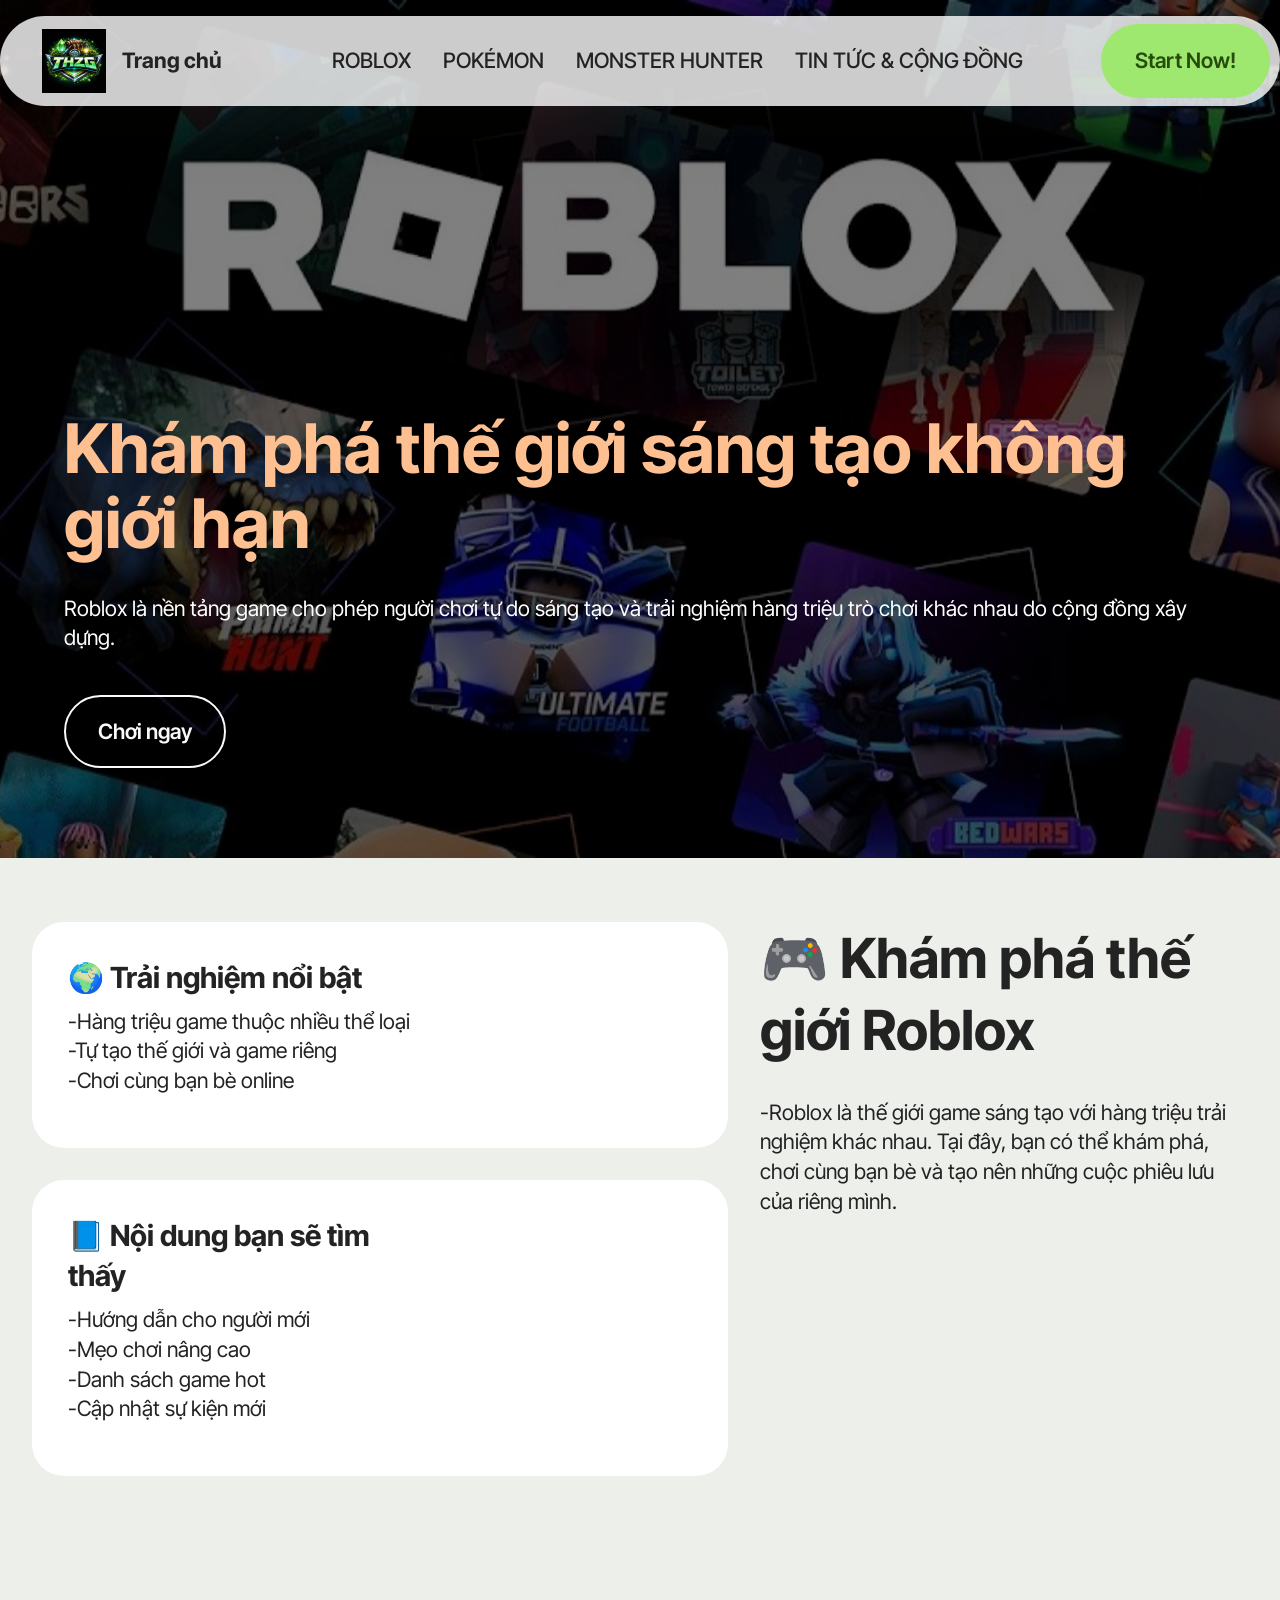
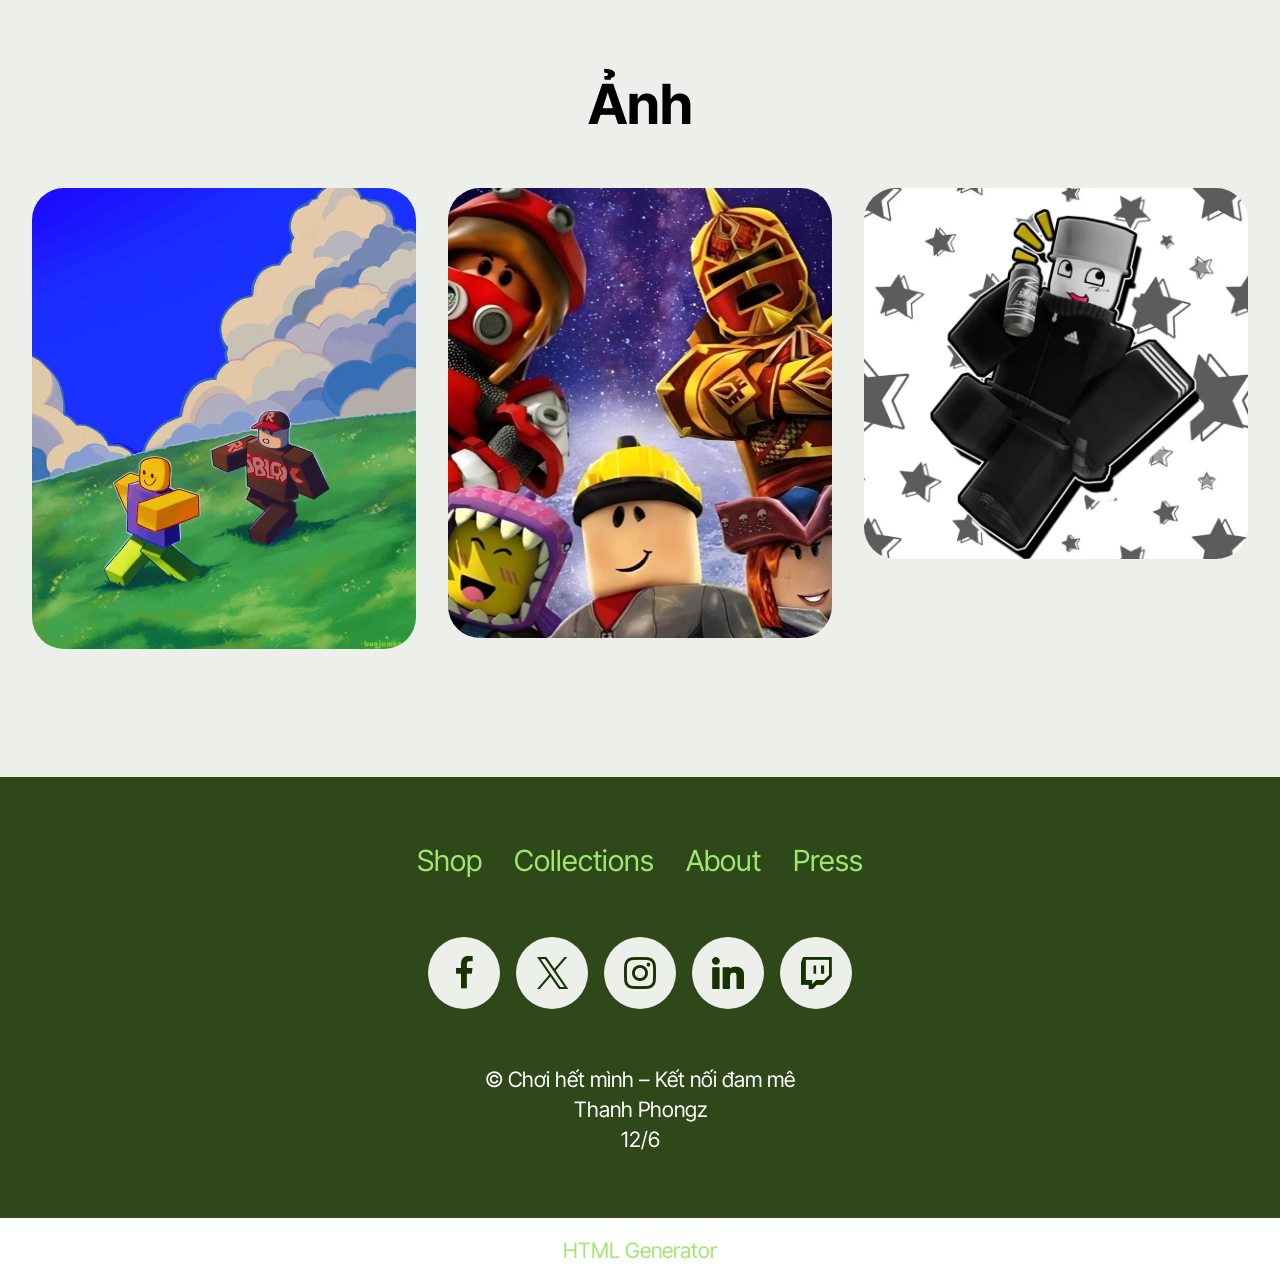
==== commit fdb2d81d: "Add files via upload" ====
--- a/page1.html
+++ b/page1.html
@@ -19,7 +19,7 @@
   <link rel="stylesheet" href="assets/theme/css/style.css">
   <link rel="preload" href="https://fonts.googleapis.com/css?family=Inter+Tight:100,200,300,400,500,600,700,800,900,100i,200i,300i,400i,500i,600i,700i,800i,900i&display=swap" as="style" onload="this.onload=null;this.rel='stylesheet'">
   <noscript><link rel="stylesheet" href="https://fonts.googleapis.com/css?family=Inter+Tight:100,200,300,400,500,600,700,800,900,100i,200i,300i,400i,500i,600i,700i,800i,900i&display=swap"></noscript>
-  <link rel="preload" as="style" href="assets/mobirise/css/mbr-additional.css?v=LxVAAV"><link rel="stylesheet" href="assets/mobirise/css/mbr-additional.css?v=LxVAAV" type="text/css">
+  <link rel="preload" as="style" href="assets/mobirise/css/mbr-additional.css?v=urRn9L"><link rel="stylesheet" href="assets/mobirise/css/mbr-additional.css?v=urRn9L" type="text/css">
 
   
   
@@ -242,7 +242,7 @@
             </div>
         </div>
     </div>
-</section><section class="display-7" style="padding: 0;align-items: center;justify-content: center;flex-wrap: wrap;    align-content: center;display: flex;position: relative;height: 4rem;"><a href="https://mobiri.se/" style="flex: 1 1;height: 4rem;position: absolute;width: 100%;z-index: 1;"><img alt="" style="height: 4rem;" src="[data-uri]"></a><p style="margin: 0;text-align: center;" class="display-7">&#8204;</p><a style="z-index:1" href="https://mobirise.com/builder/ai-website-builder.html">AI Website Builder</a></section><script src="assets/bootstrap/js/bootstrap.bundle.min.js"></script>  <script src="assets/parallax/jarallax.js"></script>  <script src="assets/smoothscroll/smooth-scroll.js"></script>  <script src="assets/ytplayer/index.js"></script>  <script src="assets/dropdown/js/navbar-dropdown.js"></script>  <script src="assets/theme/js/script.js"></script>  
+</section><section class="display-7" style="padding: 0;align-items: center;justify-content: center;flex-wrap: wrap;    align-content: center;display: flex;position: relative;height: 4rem;"><a href="https://mobiri.se/" style="flex: 1 1;height: 4rem;position: absolute;width: 100%;z-index: 1;"><img alt="" style="height: 4rem;" src="[data-uri]"></a><p style="margin: 0;text-align: center;" class="display-7">&#8204;</p><a style="z-index:1" href="https://mobirise.com/html-builder.html">HTML Generator</a></section><script src="assets/bootstrap/js/bootstrap.bundle.min.js"></script>  <script src="assets/parallax/jarallax.js"></script>  <script src="assets/smoothscroll/smooth-scroll.js"></script>  <script src="assets/ytplayer/index.js"></script>  <script src="assets/dropdown/js/navbar-dropdown.js"></script>  <script src="assets/theme/js/script.js"></script>  
   
   
 </body>
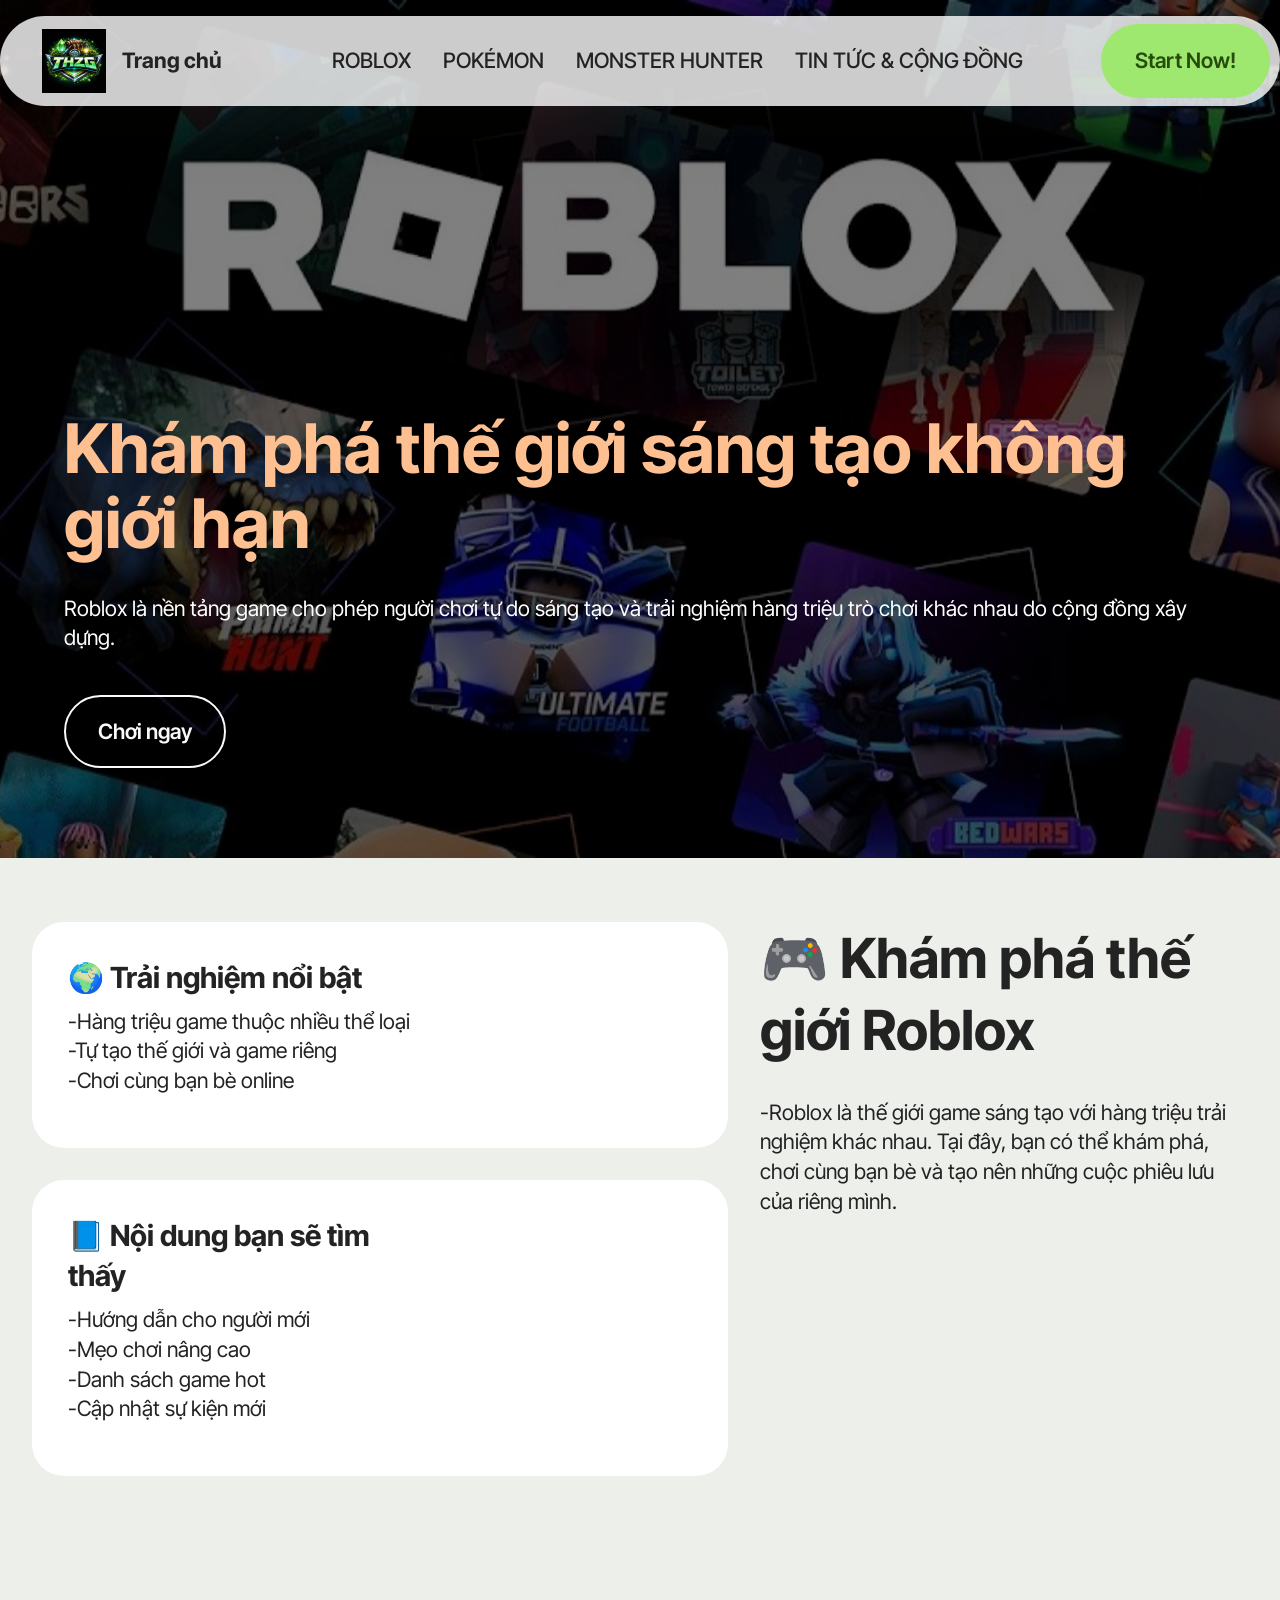
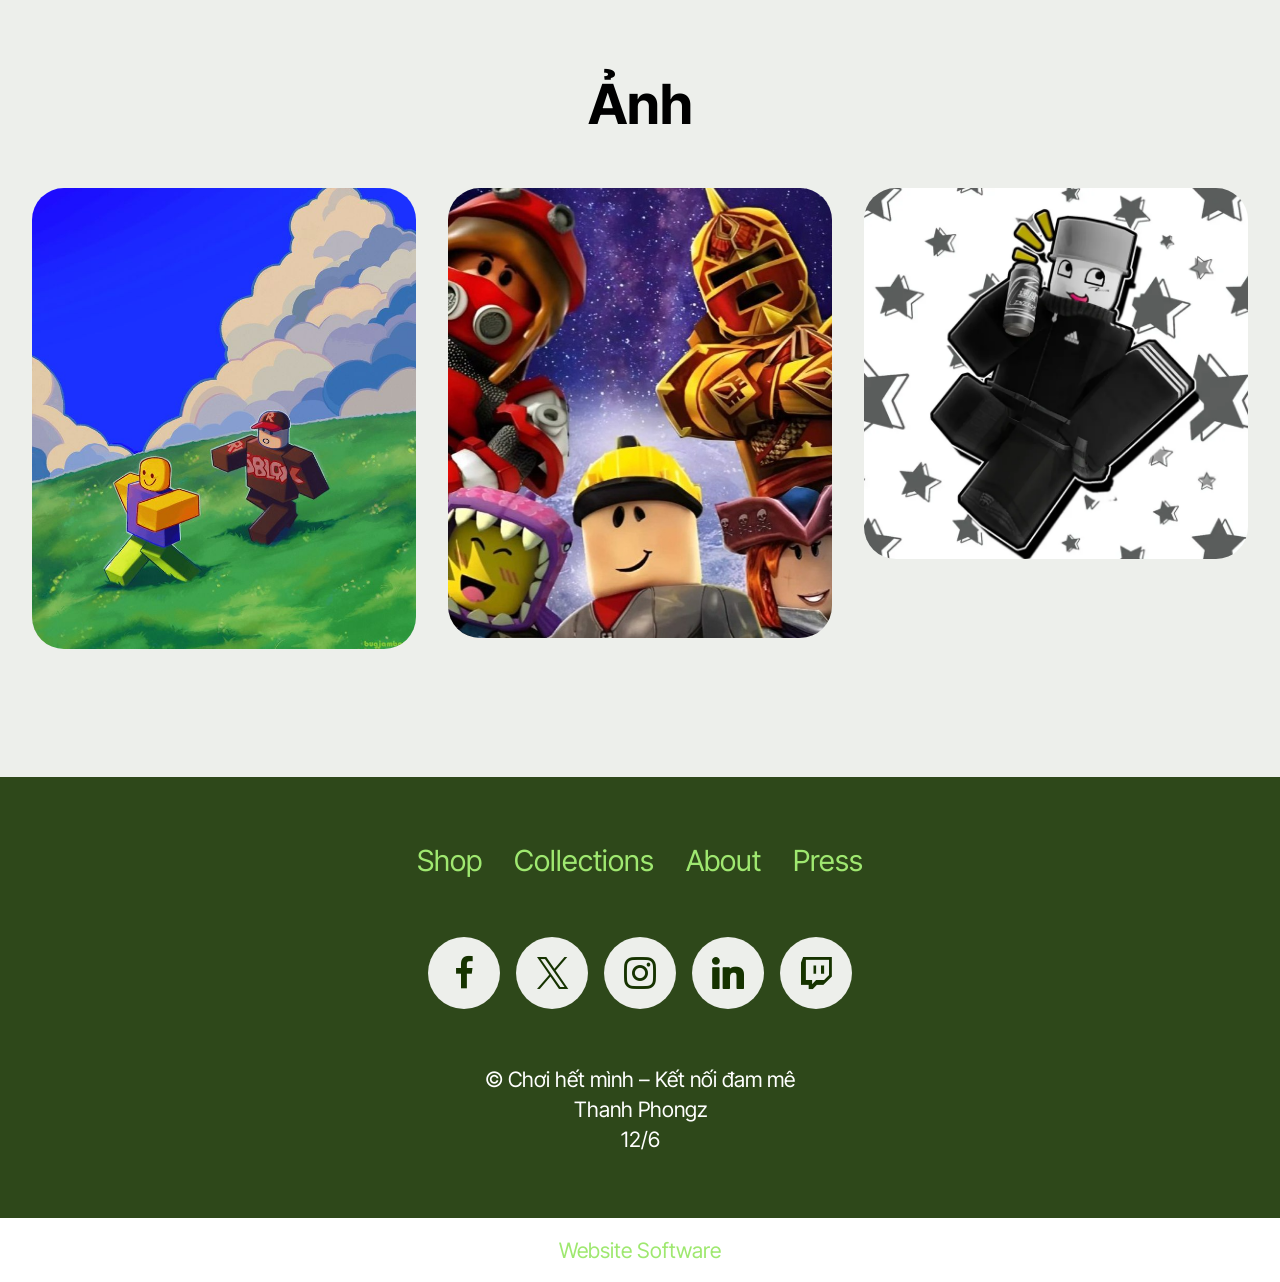
==== commit 583db3b9: "Add files via upload" ====
--- a/page1.html
+++ b/page1.html
@@ -19,7 +19,7 @@
   <link rel="stylesheet" href="assets/theme/css/style.css">
   <link rel="preload" href="https://fonts.googleapis.com/css?family=Inter+Tight:100,200,300,400,500,600,700,800,900,100i,200i,300i,400i,500i,600i,700i,800i,900i&display=swap" as="style" onload="this.onload=null;this.rel='stylesheet'">
   <noscript><link rel="stylesheet" href="https://fonts.googleapis.com/css?family=Inter+Tight:100,200,300,400,500,600,700,800,900,100i,200i,300i,400i,500i,600i,700i,800i,900i&display=swap"></noscript>
-  <link rel="preload" as="style" href="assets/mobirise/css/mbr-additional.css?v=urRn9L"><link rel="stylesheet" href="assets/mobirise/css/mbr-additional.css?v=urRn9L" type="text/css">
+  <link rel="preload" as="style" href="assets/mobirise/css/mbr-additional.css?v=WyTE0x"><link rel="stylesheet" href="assets/mobirise/css/mbr-additional.css?v=WyTE0x" type="text/css">
 
   
   
@@ -242,7 +242,7 @@
             </div>
         </div>
     </div>
-</section><section class="display-7" style="padding: 0;align-items: center;justify-content: center;flex-wrap: wrap;    align-content: center;display: flex;position: relative;height: 4rem;"><a href="https://mobiri.se/" style="flex: 1 1;height: 4rem;position: absolute;width: 100%;z-index: 1;"><img alt="" style="height: 4rem;" src="[data-uri]"></a><p style="margin: 0;text-align: center;" class="display-7">&#8204;</p><a style="z-index:1" href="https://mobirise.com/html-builder.html">HTML Generator</a></section><script src="assets/bootstrap/js/bootstrap.bundle.min.js"></script>  <script src="assets/parallax/jarallax.js"></script>  <script src="assets/smoothscroll/smooth-scroll.js"></script>  <script src="assets/ytplayer/index.js"></script>  <script src="assets/dropdown/js/navbar-dropdown.js"></script>  <script src="assets/theme/js/script.js"></script>  
+</section><section class="display-7" style="padding: 0;align-items: center;justify-content: center;flex-wrap: wrap;    align-content: center;display: flex;position: relative;height: 4rem;"><a href="https://mobiri.se/" style="flex: 1 1;height: 4rem;position: absolute;width: 100%;z-index: 1;"><img alt="" style="height: 4rem;" src="[data-uri]"></a><p style="margin: 0;text-align: center;" class="display-7">&#8204;</p><a style="z-index:1" href="https://mobirise.com"> Website Software</a></section><script src="assets/bootstrap/js/bootstrap.bundle.min.js"></script>  <script src="assets/parallax/jarallax.js"></script>  <script src="assets/smoothscroll/smooth-scroll.js"></script>  <script src="assets/ytplayer/index.js"></script>  <script src="assets/dropdown/js/navbar-dropdown.js"></script>  <script src="assets/theme/js/script.js"></script>  
   
   
 </body>
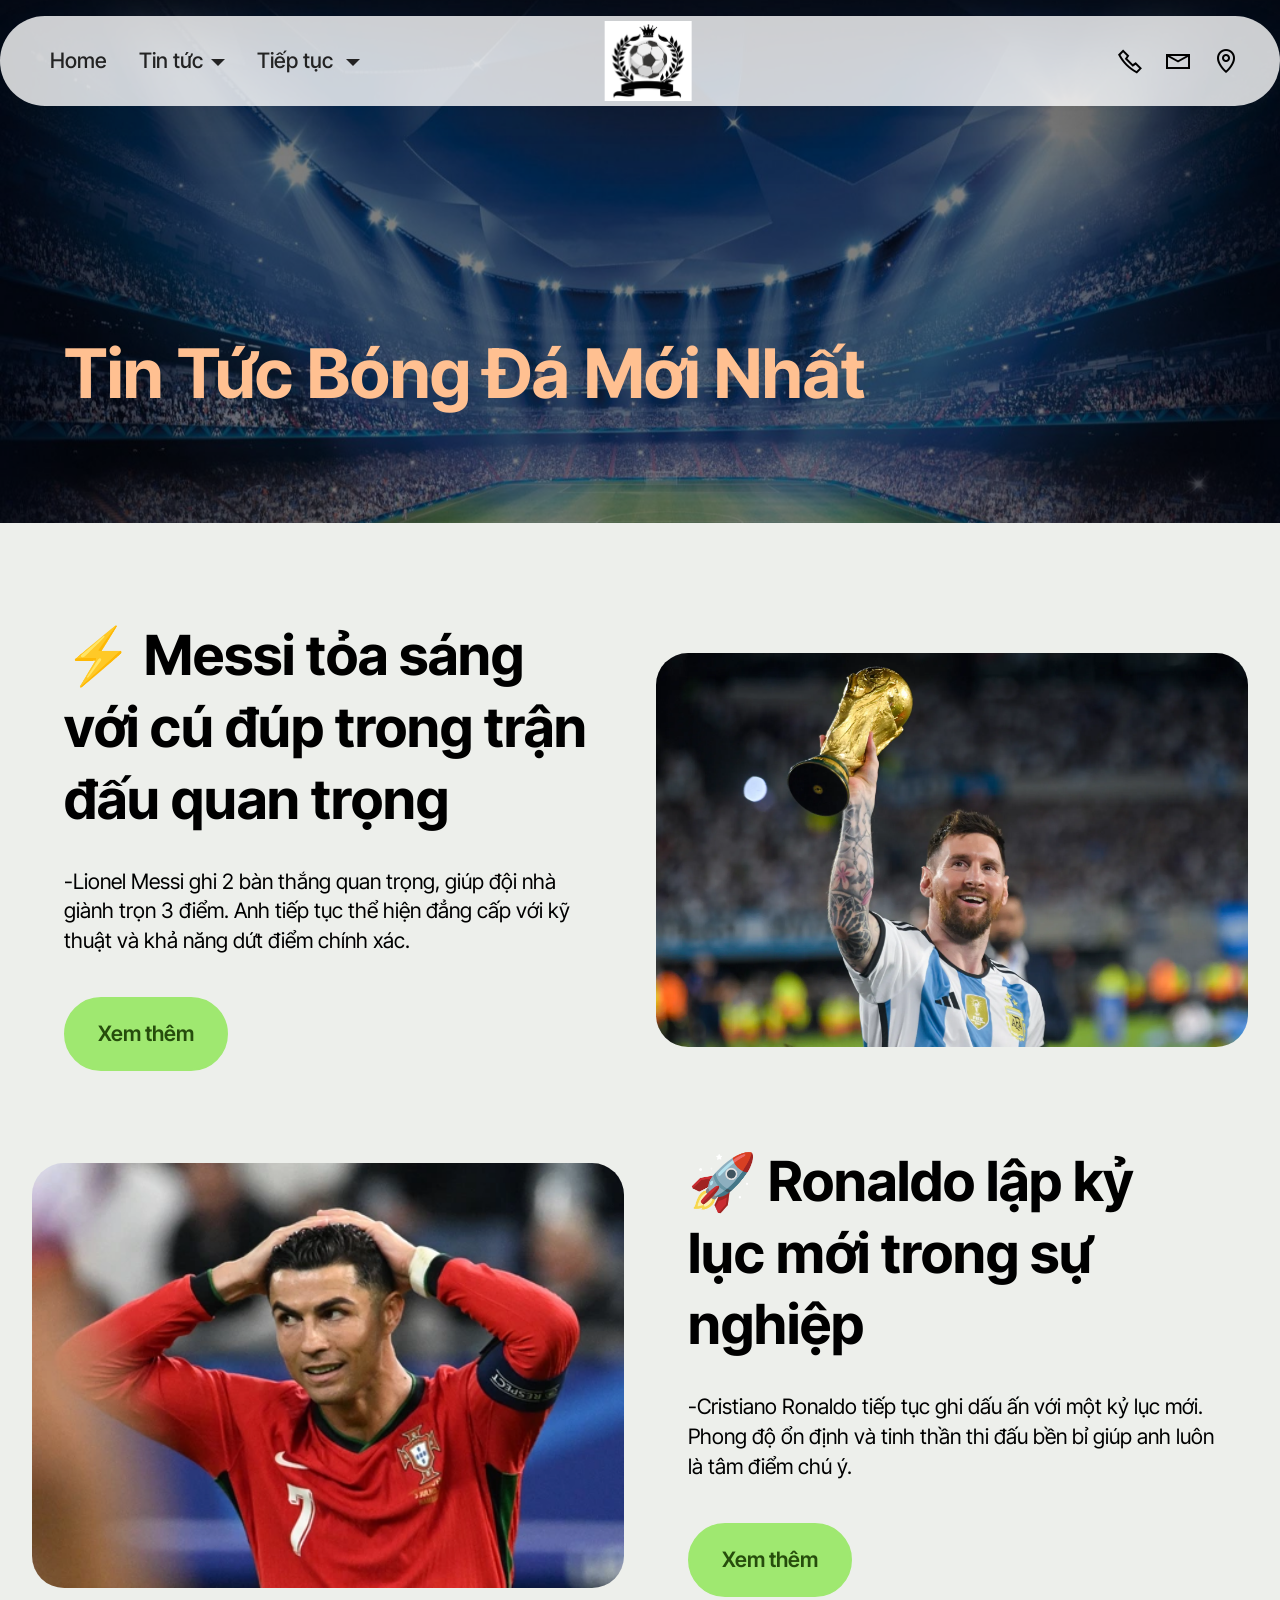
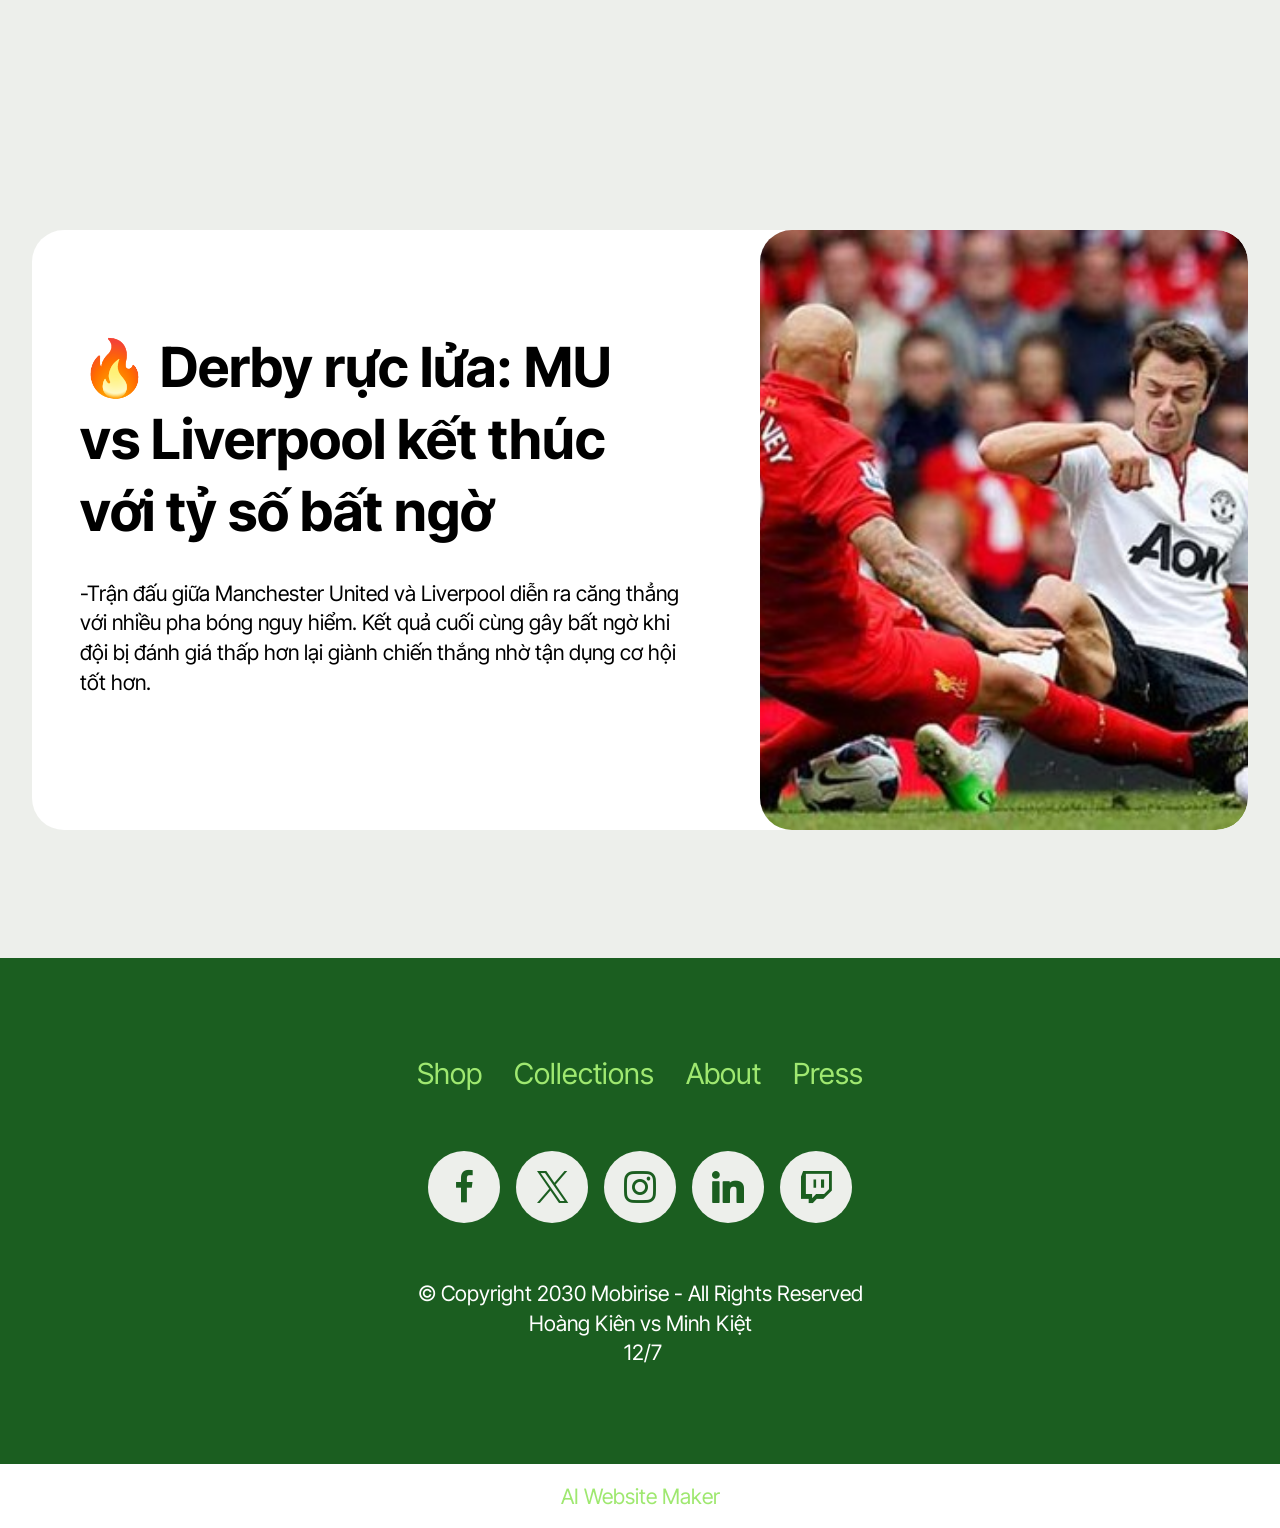
==== commit 67c331ab: "Add files via upload" ====
--- a/page1.html
+++ b/page1.html
@@ -6,7 +6,7 @@
   <meta http-equiv="X-UA-Compatible" content="IE=edge">
   <meta name="generator" content="Mobirise v6.1.12, mobirise.com">
   <meta name="viewport" content="width=device-width, initial-scale=1, minimum-scale=1">
-  <link rel="shortcut icon" href="assets/images/4a65835b-11a1-45e5-a441-c10fcdbd603f.png" type="image/x-icon">
+  <link rel="shortcut icon" href="assets/images/anh-mo-ta.jpg" type="image/x-icon">
   <meta name="description" content="">
   
   
@@ -17,9 +17,9 @@
   <link rel="stylesheet" href="assets/dropdown/css/style.css">
   <link rel="stylesheet" href="assets/socicon/css/styles.css">
   <link rel="stylesheet" href="assets/theme/css/style.css">
-  <link rel="preload" href="https://fonts.googleapis.com/css?family=Inter+Tight:100,200,300,400,500,600,700,800,900,100i,200i,300i,400i,500i,600i,700i,800i,900i&display=swap" as="style" onload="this.onload=null;this.rel='stylesheet'">
-  <noscript><link rel="stylesheet" href="https://fonts.googleapis.com/css?family=Inter+Tight:100,200,300,400,500,600,700,800,900,100i,200i,300i,400i,500i,600i,700i,800i,900i&display=swap"></noscript>
-  <link rel="preload" as="style" href="assets/mobirise/css/mbr-additional.css?v=WyTE0x"><link rel="stylesheet" href="assets/mobirise/css/mbr-additional.css?v=WyTE0x" type="text/css">
+  <link rel="preload" href="https://fonts.googleapis.com/css2?family=Inter+Tight:wght@400;700&display=swap&display=swap" as="style" onload="this.onload=null;this.rel='stylesheet'">
+  <noscript><link rel="stylesheet" href="https://fonts.googleapis.com/css2?family=Inter+Tight:wght@400;700&display=swap&display=swap"></noscript>
+  <link rel="preload" as="style" href="assets/mobirise/css/mbr-additional.css?v=ezhBMQ"><link rel="stylesheet" href="assets/mobirise/css/mbr-additional.css?v=ezhBMQ" type="text/css">
 
   
   
@@ -27,7 +27,7 @@
 </head>
 <body>
   
-  <section data-bs-version="5.1" class="menu menu2 cid-vf4Stp7ExN" once="menu" id="menu02-0">
+  <section data-bs-version="5.1" class="menu menu3 cid-vfuJh0VTek" once="menu" id="menu03-4">
 	
 
 	<nav class="navbar navbar-dropdown navbar-fixed-top navbar-expand-lg">
@@ -35,10 +35,10 @@
 			<div class="navbar-brand">
 				<span class="navbar-logo">
 					<a href="https://mobiri.se">
-						<img src="assets/images/4a65835b-11a1-45e5-a441-c10fcdbd603f.png" alt="Mobirise Website Builder" style="height: 4rem;">
+						<img src="assets/images/anh-mo-ta.jpg" alt="Mobirise Website Builder" style="height: 5rem;">
 					</a>
 				</span>
-				<span class="navbar-caption-wrap"><a class="navbar-caption text-black text-primary display-4" href="index.html">Trang chủ</a></span>
+				
 			</div>
 			<button class="navbar-toggler" type="button" data-toggle="collapse" data-bs-toggle="collapse" data-target="#navbarSupportedContent" data-bs-target="#navbarSupportedContent" aria-controls="navbarNavAltMarkup" aria-expanded="false" aria-label="Toggle navigation">
 				<div class="hamburger">
@@ -49,25 +49,32 @@
 				</div>
 			</button>
 			<div class="collapse navbar-collapse" id="navbarSupportedContent">
-				<ul class="navbar-nav nav-dropdown" data-app-modern-menu="true"><li class="nav-item">
-						<a class="nav-link link text-black text-primary display-4" href="page1.html">ROBLOX</a>
+				<ul class="navbar-nav nav-dropdown nav-right" data-app-modern-menu="true"><li class="nav-item">
+						<a class="nav-link link text-black text-primary display-4" href="index.html">Home</a>
 					</li>
-					<li class="nav-item">
-						<a class="nav-link link text-black text-primary display-4" href="page2.html" aria-expanded="false">POKÉMON</a>
+					<li class="nav-item dropdown">
+						<a class="nav-link link text-black text-primary dropdown-toggle display-4" href="page1.html" aria-expanded="false" data-toggle="dropdown-submenu" data-bs-toggle="dropdown" data-bs-auto-close="outside">Tin tức</a><div class="dropdown-menu" aria-labelledby="dropdown-826"><a class="text-black show text-primary dropdown-item display-4" href="page1.html">TIN TỨC BÓNG ĐÁ</a><a class="text-black show text-primary dropdown-item display-4" href="page2.html">LỊCH THI ĐẤU</a></div>
 					</li>
-					<li class="nav-item">
-						<a class="nav-link link text-black text-primary display-4" href="page3.html">MONSTER HUNTER</a>
-					</li><li class="nav-item"><a class="nav-link link text-black text-primary display-4" href="page4.html">TIN TỨC &amp; CỘNG ĐỒNG</a></li></ul>
+					<li class="nav-item dropdown open"><a class="nav-link link text-black text-primary dropdown-toggle display-4" href="page4.html" data-toggle="dropdown-submenu" data-bs-toggle="dropdown" data-bs-auto-close="outside" aria-expanded="true">Tiếp tục&nbsp;</a><div class="dropdown-menu" aria-labelledby="dropdown-553"><a class="text-black text-primary dropdown-item display-4" href="page3.html">KẾT QUẢ &amp; BẢNG XẾP HẠNG</a><a class="text-black text-primary dropdown-item display-4" href="page4.html">LIÊN HỆ / CỘNG ĐỒNG</a></div></li></ul>
+				<div class="icons-menu">
+					<a class="iconfont-wrapper" href="https://mobiri.se">
+						<span class="p-2 mbr-iconfont mobi-mbri-phone mobi-mbri"></span>
+					</a>
+					<a class="iconfont-wrapper" href="https://mobiri.se">
+						<span class="p-2 mbr-iconfont mobi-mbri-letter mobi-mbri"></span>
+					</a>
+					<a class="iconfont-wrapper" href="https://mobiri.se">
+						<span class="p-2 mbr-iconfont mobi-mbri-map-pin mobi-mbri"></span>
+					</a>
+					
+				</div>
 				
-				<div class="navbar-buttons mbr-section-btn">
-					<a class="btn btn-primary display-4" href="https://mobiri.se"> Start Now!</a>
-				</div>
 			</div>
 		</div>
 	</nav>
 </section>
 
-<section data-bs-version="5.1" class="header18 cid-vf56AX0HEq mbr-parallax-background" id="header18-c">
+<section data-bs-version="5.1" class="header18 cid-vfuQw9C1sq mbr-parallax-background" id="header18-f">
   
 
   <div class="mbr-overlay" style="opacity: 0.5; background-color: rgb(0, 0, 0);"></div>
@@ -75,114 +82,83 @@
     <div class="row">
       <div class="content-wrap col-12 col-md-12">
         <h1 class="mbr-section-title mbr-fonts-style mbr-white mb-4 display-1">
-          <strong><br>Khám phá thế giới sáng tạo không giới hạn</strong></h1>
-        
-        <p class="mbr-fonts-style mbr-text mbr-white mb-4 display-7">Roblox là nền tảng game cho phép người chơi tự do sáng tạo và trải nghiệm hàng triệu trò chơi khác nhau do cộng đồng xây dựng.</p>
-        <div class="mbr-section-btn"><a class="btn btn-white-outline display-7" href="https://www.roblox.com/vi/Login">Chơi ngay</a></div>
+          <strong>Tin Tức Bóng Đá Mới Nhất<br></strong></h1>
+        
+        
+        
       </div>
     </div>
   </div>
 </section>
 
-<section data-bs-version="5.1" class="people01 cid-vf57jTmepZ" id="people01-d">
-  
-
+<section data-bs-version="5.1" class="features38 cid-vfuQWXZ4Uc" id="features038-g">
+    
+
+    
+    
+
+    <div class="container">
+        <div class="row justify-content-center">
+            <div class="col-12 col-md-12 col-lg">
+                <div class="text-wrapper align-left">
+                    <h1 class="mbr-section-title mbr-fonts-style mb-4 display-2"><strong>⚡ Messi tỏa sáng với cú đúp trong trận đấu quan trọng</strong></h1>
+                    <p class="mbr-text align-left mbr-fonts-style mb-4 display-7">-Lionel Messi ghi 2 bàn thắng quan trọng, giúp đội nhà giành trọn 3 điểm. Anh tiếp tục thể hiện đẳng cấp với kỹ thuật và khả năng dứt điểm chính xác.
+                    </p>
+                    <div class="mbr-section-btn align-left mt-3"><a class="btn btn-primary display-7" href="https://vi.wikipedia.org/wiki/Lionel_Messi">Xem thêm</a></div>
+                </div>
+            </div>
+            <div class="col-12 col-md-12 col-lg-6 image-wrapper">
+                <img class="w-100" src="assets/images/messi-1.7747386582441461e22.webp" alt="Mobirise Website Builder">
+            </div>
+        </div>
+        <div class="row row-reverse justify-content-center">
+
+            <div class="col-12 col-md-12 col-lg">
+                <div class="text-wrapper align-left">
+                    <h1 class="mbr-section-title mbr-fonts-style mb-4 display-2"><strong>🚀 Ronaldo lập kỷ lục mới trong sự nghiệp</strong></h1>
+                    <p class="mbr-text align-left mbr-fonts-style mb-4 display-7">-Cristiano Ronaldo tiếp tục ghi dấu ấn với một kỷ lục mới. Phong độ ổn định và tinh thần thi đấu bền bỉ giúp anh luôn là tâm điểm chú ý.
+                    </p>
+                    <div class="mbr-section-btn align-left mt-3"><a class="btn btn-primary display-7" href="https://vi.wikipedia.org/wiki/Cristiano_Ronaldo">Xem thêm</a></div>
+                </div>
+            </div>
+            <div class="col-12 col-md-12 col-lg-6 image-wrapper">
+                <img class="w-100" src="assets/images/2024-07-05t210215z828248098up1ek751mfqfvrtrmadp3soccer-euro-por-fra-report-1.webp" alt="Mobirise Website Builder">
+            </div>
+        </div>
+        
+    </div>
+</section>
+
+<section data-bs-version="5.1" class="start article05 cid-vfuSrlGpKL" id="article05-h">
+  
+
+  
   
 
   <div class="container">
-    <div class="row flex-row-reverse">
-      <div class="col-lg-5 mb-5">
-        <h3 class="mbr-section-maintitle mbr-fonts-style mb-4 display-2"><div><strong>🎮 Khám phá thế giới Roblox</strong></div></h3>
-        <p class="mbr-section-maintext mbr-fonts-style mb-4 display-7">-Roblox là thế giới game sáng tạo với hàng triệu trải nghiệm khác nhau. Tại đây, bạn có thể khám phá, chơi cùng bạn bè và tạo nên những cuộc phiêu lưu của riêng mình.<br>
-        </p>
-
-        
-      </div>
-
-      <div class="col-lg-7">
-        
-        <div class="item features-without-image active">
-          <div class="item-wrapper">
-            <div class="row align-items-center">
-              <div class="col-md-7">
-                <div class="align-left">
-                  <h3 class="mbr-section-title mbr-fonts-style mb-2 display-5"><strong>🌍 Trải nghiệm nổi bật</strong></h3>
-                  <h4 class="mbr-section-subtitle mbr-fonts-style mb-3 display-7">-Hàng triệu game thuộc nhiều thể loại<div>-Tự tạo thế giới và game riêng</div><div>-Chơi cùng bạn bè online</div></h4>
-                  
-                </div>
-              </div>
-
-              <div class="col-md-5">
+    <div class="row justify-content-center align-items-center">
+      <div class="col-12">
+        <div class="card-wrapper">
+          <div class="row">
+            <div class="col-12 col-md-12 col-lg-5 image-wrapper">
+              <img class="w-100" src="assets/images/images145875-liverpool626.jpg" alt="Mobirise Website Builder">
+            </div>
+            <div class="col-12 col-lg col-md-12">
+              <div class="text-wrapper align-left">
+                <h1 class="mbr-section-title mbr-fonts-style mb-4 display-2"><strong>🔥 Derby rực lửa: MU vs Liverpool kết thúc với tỷ số bất ngờ</strong></h1>
+                <p class="mbr-text mbr-fonts-style mb-4 display-7">-Trận đấu giữa Manchester United và Liverpool diễn ra căng thẳng với nhiều pha bóng nguy hiểm. Kết quả cuối cùng gây bất ngờ khi đội bị đánh giá thấp hơn lại giành chiến thắng nhờ tận dụng cơ hội tốt hơn.<br>
+                </p>
                 
               </div>
             </div>
           </div>
-        </div><div class="item features-without-image">
-          <div class="item-wrapper">
-            <div class="row align-items-center">
-              <div class="col-md-7">
-                <div class="align-left">
-                  <h3 class="mbr-section-title mbr-fonts-style mb-2 display-5"><strong>📘 Nội dung bạn sẽ tìm thấy</strong></h3>
-                  <h4 class="mbr-section-subtitle mbr-fonts-style mb-3 display-7">-Hướng dẫn cho người mới<div>-Mẹo chơi nâng cao</div><div>-Danh sách game hot</div><div>-Cập nhật sự kiện mới</div></h4>
-                  
-                </div>
-              </div>
-
-              <div class="col-md-5">
-                
-              </div>
-            </div>
-          </div>
-        </div>
-        
+        </div>
       </div>
     </div>
   </div>
 </section>
 
-<section data-bs-version="5.1" class="gallery3 cid-vf58SvAPU9" id="gallery03-e">
-    
-    
-    <div class="container-fluid">
-      <div class="row justify-content-center">
-        <div class="col-12 content-head">
-          <div class="mbr-section-head mb-5">
-            <h4 class="mbr-section-title mbr-fonts-style align-center mb-0 display-2"><strong>Ảnh</strong></h4>
-            
-          </div>
-        </div>
-      </div>
-      <div class="row">
-        <div class="item features-image col-12 col-md-6 col-lg-4">
-          <div class="item-wrapper">
-            <div class="item-img">
-              <img src="assets/images/6b7995e9d3b86ac54777fd27d7cb6dca.jpg" alt="Mobirise Website Builder" title="" data-slide-to="0" data-bs-slide-to="0">
-            </div>
-            
-          </div>
-        </div>
-        <div class="item features-image col-12 col-md-6 col-lg-4">
-          <div class="item-wrapper">
-            <div class="item-img">
-              <img src="assets/images/hinh-nen-roblox-1.jpeg" alt="Mobirise Website Builder" title="" data-slide-to="1" data-bs-slide-to="1">
-            </div>
-            
-          </div>
-        </div>
-        <div class="item features-image col-12 col-md-6 col-lg-4">
-          <div class="item-wrapper">
-            <div class="item-img">
-              <img src="assets/images/roblox-avatar-3.webp" alt="Mobirise Website Builder" title="" data-slide-to="2" data-bs-slide-to="2">
-            </div>
-            
-          </div>
-        </div>
-        
-      </div>
-    </div>
-  </section>
-
-<section data-bs-version="5.1" class="footer3 cid-vf550Nz8dy" once="footers" id="footer03-8">
+<section data-bs-version="5.1" class="footer3 cid-vfuJge9HBF" once="footers" id="footer03-5">
 
         
 
@@ -238,11 +214,13 @@
             </div>
             <div class="col-12 mt-5">
                 <p class="mbr-fonts-style copyright display-7">
-                    © Chơi hết mình – Kết nối đam mê<br>Thanh Phongz<br>12/6</p>
-            </div>
-        </div>
-    </div>
-</section><section class="display-7" style="padding: 0;align-items: center;justify-content: center;flex-wrap: wrap;    align-content: center;display: flex;position: relative;height: 4rem;"><a href="https://mobiri.se/" style="flex: 1 1;height: 4rem;position: absolute;width: 100%;z-index: 1;"><img alt="" style="height: 4rem;" src="[data-uri]"></a><p style="margin: 0;text-align: center;" class="display-7">&#8204;</p><a style="z-index:1" href="https://mobirise.com"> Website Software</a></section><script src="assets/bootstrap/js/bootstrap.bundle.min.js"></script>  <script src="assets/parallax/jarallax.js"></script>  <script src="assets/smoothscroll/smooth-scroll.js"></script>  <script src="assets/ytplayer/index.js"></script>  <script src="assets/dropdown/js/navbar-dropdown.js"></script>  <script src="assets/theme/js/script.js"></script>  
+                    © Copyright 2030 Mobirise - All Rights Reserved<br>Hoàng Kiên vs Minh Kiệt
+<br>&nbsp;12/7<br>
+                </p>
+            </div>
+        </div>
+    </div>
+</section><section class="display-7" style="padding: 0;align-items: center;justify-content: center;flex-wrap: wrap;    align-content: center;display: flex;position: relative;height: 4rem;"><a href="https://mobiri.se/" style="flex: 1 1;height: 4rem;position: absolute;width: 100%;z-index: 1;"><img alt="" style="height: 4rem;" src="[data-uri]"></a><p style="margin: 0;text-align: center;" class="display-7">&#8204;</p><a style="z-index:1" href="https://mobirise.com/builder/ai-website-maker.html">AI Website Maker</a></section><script src="assets/bootstrap/js/bootstrap.bundle.min.js"></script>  <script src="assets/parallax/jarallax.js"></script>  <script src="assets/smoothscroll/smooth-scroll.js"></script>  <script src="assets/ytplayer/index.js"></script>  <script src="assets/dropdown/js/navbar-dropdown.js"></script>  <script src="assets/theme/js/script.js"></script>  
   
   
 </body>
--- a/assets/mobirise/css/mbr-additional.css
+++ b/assets/mobirise/css/mbr-additional.css
@@ -784,12 +784,11 @@
   outline-offset: 2px !important;
   transition: outline 0.2s ease-in-out;
 }
-.cid-vf4Stp7ExN {
+.cid-vfuJh0VTek {
   z-index: 1000;
   width: 100%;
-  position: relative;
-}
-.cid-vf4Stp7ExN .dropdown-item:before {
+}
+.cid-vfuJh0VTek .dropdown-item:before {
   font-family: Moririse2 !important;
   content: "\e966";
   display: inline-block;
@@ -807,11 +806,77 @@
   transition: all 0.25s ease-in-out;
 }
 @media (max-width: 767px) {
-  .cid-vf4Stp7ExN .navbar-toggler {
+  .cid-vfuJh0VTek .navbar-toggler {
     transform: scale(0.8);
   }
 }
-.cid-vf4Stp7ExN .navbar-brand {
+.cid-vfuJh0VTek .navbar-nav {
+  margin: auto;
+  margin-left: 0;
+}
+@media (min-width: 992px) {
+  .cid-vfuJh0VTek .navbar-nav {
+    max-width: 45%;
+  }
+}
+.cid-vfuJh0VTek .navbar-nav .nav-item {
+  padding: 0 !important;
+  transition: .3s all !important;
+}
+.cid-vfuJh0VTek .navbar-nav .nav-item .nav-link {
+  padding: 16px !important;
+  margin: 0 !important;
+  border-radius: 1rem !important;
+  transition: .3s all !important;
+}
+.cid-vfuJh0VTek .navbar-nav .nav-item .nav-link:hover {
+  background-color: rgba(27, 31, 10, 0.06);
+}
+.cid-vfuJh0VTek .navbar-nav .open .nav-link::after {
+  transform: rotate(180deg);
+}
+@media (min-width: 992px) {
+  .cid-vfuJh0VTek .navbar-nav .open .nav-link::before {
+    content: "";
+    width: 100%;
+    height: 20px;
+    top: 100%;
+    background: transparent;
+    position: absolute;
+  }
+}
+.cid-vfuJh0VTek .navbar-nav .dropdown-item {
+  padding: 12px !important;
+  border-radius: 0.5rem !important;
+  margin: 0 8px !important;
+  transition: .3s all !important;
+}
+.cid-vfuJh0VTek .navbar-nav .dropdown-item:hover {
+  background-color: rgba(27, 31, 10, 0.06);
+}
+@media (min-width: 992px) {
+  .cid-vfuJh0VTek .navbar-nav {
+    padding-left: 1.5rem;
+  }
+}
+.cid-vfuJh0VTek .navbar-logo {
+  padding-left: 1rem;
+  margin: 0 !important;
+}
+@media (min-width: 992px) {
+  .cid-vfuJh0VTek .navbar-logo {
+    position: absolute;
+    left: 50%;
+    top: 50%;
+    transform: translate(-50%, -50%);
+  }
+}
+@media (max-width: 767px) {
+  .cid-vfuJh0VTek .navbar-logo {
+    padding-left: 1rem;
+  }
+}
+.cid-vfuJh0VTek .navbar-brand {
   flex-shrink: 0;
   align-items: center;
   margin-right: 0;
@@ -820,92 +885,44 @@
   word-break: break-word;
   z-index: 1;
 }
-.cid-vf4Stp7ExN .navbar-brand img {
+.cid-vfuJh0VTek .navbar-brand img {
   max-width: 100%;
   max-height: 100%;
   border-radius: 0px !important;
 }
-.cid-vf4Stp7ExN .navbar-brand .navbar-caption {
+.cid-vfuJh0VTek .navbar-brand .navbar-caption {
   line-height: inherit !important;
 }
-.cid-vf4Stp7ExN .navbar-brand .navbar-logo a {
+.cid-vfuJh0VTek .navbar-brand .navbar-logo a {
   outline: none;
 }
-.cid-vf4Stp7ExN .navbar-nav {
-  margin: auto;
-  margin-left: 0;
-  margin-left: auto;
-}
-.cid-vf4Stp7ExN .navbar-nav .nav-item {
-  padding: 0 !important;
-  transition: .3s all !important;
-}
-.cid-vf4Stp7ExN .navbar-nav .nav-item .nav-link {
-  padding: 16px !important;
-  margin: 0 !important;
-  border-radius: 1rem !important;
-  transition: .3s all !important;
-}
-.cid-vf4Stp7ExN .navbar-nav .nav-item .nav-link:hover {
-  background-color: rgba(27, 31, 10, 0.06);
-}
-.cid-vf4Stp7ExN .navbar-nav .open .nav-link::after {
-  transform: rotate(180deg);
-}
-@media (min-width: 992px) {
-  .cid-vf4Stp7ExN .navbar-nav .open .nav-link::before {
-    content: "";
-    width: 100%;
-    height: 20px;
-    top: 100%;
-    background: transparent;
-    position: absolute;
-  }
-}
-.cid-vf4Stp7ExN .navbar-nav .dropdown-item {
-  padding: 12px !important;
-  border-radius: 0.5rem !important;
-  margin: 0 8px !important;
-  transition: .3s all !important;
-}
-.cid-vf4Stp7ExN .navbar-nav .dropdown-item:hover {
-  background-color: rgba(27, 31, 10, 0.06);
-}
-@media (min-width: 992px) {
-  .cid-vf4Stp7ExN .navbar-nav {
-    padding-left: 1.5rem;
-  }
-}
-.cid-vf4Stp7ExN .nav-link {
+.cid-vfuJh0VTek .nav-link {
   width: fit-content;
   position: relative;
 }
-.cid-vf4Stp7ExN .navbar-logo {
+.cid-vfuJh0VTek .navbar-caption {
   padding-left: 2rem;
-  margin: 0 !important;
-}
-@media (max-width: 767px) {
-  .cid-vf4Stp7ExN .navbar-logo {
+  padding-right: .5rem;
+}
+@media (max-width: 767px) {
+  .cid-vfuJh0VTek .navbar-caption {
     padding-left: 1rem;
   }
 }
-.cid-vf4Stp7ExN .navbar-caption {
-  padding-left: 1rem;
-  padding-right: .5rem;
-}
-@media (max-width: 767px) {
-  .cid-vf4Stp7ExN .nav-dropdown {
+@media (max-width: 767px) {
+  .cid-vfuJh0VTek .nav-dropdown {
     padding-bottom: 0.5rem;
   }
 }
-.cid-vf4Stp7ExN .nav-dropdown .link.dropdown-toggle::after {
+.cid-vfuJh0VTek .nav-dropdown .link.dropdown-toggle::after {
   margin-left: 0.5rem;
   margin-top: 0.2rem;
   transition: .3s all;
 }
-.cid-vf4Stp7ExN .container {
+.cid-vfuJh0VTek .container {
   display: flex;
   height: 90px;
+  position: relative;
   padding: 0.5rem 0.6rem;
   flex-wrap: nowrap;
   background: rgba(255, 255, 255, 0.8) !important;
@@ -924,24 +941,24 @@
   box-shadow: 0 30px 60px 0 rgba(27, 31, 10, 0.08);
 }
 @media (max-width: 992px) {
-  .cid-vf4Stp7ExN .container {
+  .cid-vfuJh0VTek .container {
     padding-right: 2rem;
   }
 }
 @media (max-width: 767px) {
-  .cid-vf4Stp7ExN .container {
+  .cid-vfuJh0VTek .container {
     width: 95%;
     height: 56px !important;
     padding-right: 1rem;
     margin-top: 0rem;
   }
 }
-.cid-vf4Stp7ExN .iconfont-wrapper {
+.cid-vfuJh0VTek .iconfont-wrapper {
   color: #000000 !important;
   font-size: 1.5rem;
   padding-right: 0.5rem;
 }
-.cid-vf4Stp7ExN .dropdown-menu {
+.cid-vfuJh0VTek .dropdown-menu {
   flex-wrap: wrap;
   flex-direction: column;
   max-width: 100%;
@@ -952,35 +969,35 @@
   background: #ffffff;
   background: rgba(255, 255, 255, 0.8) !important;
 }
-.cid-vf4Stp7ExN .nav-item:focus,
-.cid-vf4Stp7ExN .nav-link:focus {
+.cid-vfuJh0VTek .nav-item:focus,
+.cid-vfuJh0VTek .nav-link:focus {
   outline: none;
 }
-.cid-vf4Stp7ExN .dropdown .dropdown-menu .dropdown-item {
+.cid-vfuJh0VTek .dropdown .dropdown-menu .dropdown-item {
   width: auto;
   transition: all 0.25s ease-in-out;
 }
-.cid-vf4Stp7ExN .dropdown .dropdown-menu .dropdown-item::after {
+.cid-vfuJh0VTek .dropdown .dropdown-menu .dropdown-item::after {
   right: 0.5rem;
 }
-.cid-vf4Stp7ExN .dropdown .dropdown-menu .dropdown-item .mbr-iconfont {
+.cid-vfuJh0VTek .dropdown .dropdown-menu .dropdown-item .mbr-iconfont {
   margin-right: 0.5rem;
   vertical-align: sub;
 }
-.cid-vf4Stp7ExN .dropdown .dropdown-menu .dropdown-item .mbr-iconfont:before {
+.cid-vfuJh0VTek .dropdown .dropdown-menu .dropdown-item .mbr-iconfont:before {
   display: inline-block;
   transform: scale(1, 1);
   transition: all 0.25s ease-in-out;
 }
-.cid-vf4Stp7ExN .collapsed .dropdown-menu .dropdown-item:before {
+.cid-vfuJh0VTek .collapsed .dropdown-menu .dropdown-item:before {
   display: none;
 }
-.cid-vf4Stp7ExN .collapsed .dropdown .dropdown-menu .dropdown-item {
+.cid-vfuJh0VTek .collapsed .dropdown .dropdown-menu .dropdown-item {
   padding: 0.235em 1.5em 0.235em 1.5em !important;
   transition: none;
   margin: 0 !important;
 }
-.cid-vf4Stp7ExN .navbar {
+.cid-vfuJh0VTek .navbar {
   min-height: 90px;
   transition: all 0.3s;
   border-bottom: 1px solid transparent;
@@ -990,40 +1007,39 @@
   box-shadow: none !important;
   border-radius: 0 !important;
 }
-.cid-vf4Stp7ExN .navbar.opened {
+.cid-vfuJh0VTek .navbar.opened {
   transition: all 0.3s;
 }
-.cid-vf4Stp7ExN .navbar .dropdown-item {
+.cid-vfuJh0VTek .navbar .dropdown-item {
   padding: 0.5rem 1.8rem;
 }
-.cid-vf4Stp7ExN .navbar .navbar-logo img {
+.cid-vfuJh0VTek .navbar .navbar-logo img {
   width: auto;
 }
-.cid-vf4Stp7ExN .navbar .navbar-collapse {
-  z-index: 1;
+.cid-vfuJh0VTek .navbar .navbar-collapse {
   justify-content: flex-end;
 }
-.cid-vf4Stp7ExN .navbar.collapsed {
+.cid-vfuJh0VTek .navbar.collapsed {
   justify-content: center;
 }
-.cid-vf4Stp7ExN .navbar.collapsed .nav-item .nav-link::before {
+.cid-vfuJh0VTek .navbar.collapsed .nav-item .nav-link::before {
   display: none;
 }
-.cid-vf4Stp7ExN .navbar.collapsed.opened .dropdown-menu {
+.cid-vfuJh0VTek .navbar.collapsed.opened .dropdown-menu {
   top: 0;
 }
 @media (min-width: 992px) {
-  .cid-vf4Stp7ExN .navbar.collapsed.opened:not(.navbar-short) .navbar-collapse {
-    max-height: calc(98.5vh - 4rem);
-  }
-}
-.cid-vf4Stp7ExN .navbar.collapsed .dropdown-menu .dropdown-submenu {
+  .cid-vfuJh0VTek .navbar.collapsed.opened:not(.navbar-short) .navbar-collapse {
+    max-height: calc(98.5vh - 5rem);
+  }
+}
+.cid-vfuJh0VTek .navbar.collapsed .dropdown-menu .dropdown-submenu {
   left: 0 !important;
 }
-.cid-vf4Stp7ExN .navbar.collapsed .dropdown-menu .dropdown-item:after {
+.cid-vfuJh0VTek .navbar.collapsed .dropdown-menu .dropdown-item:after {
   right: auto;
 }
-.cid-vf4Stp7ExN .navbar.collapsed .dropdown-menu .dropdown-toggle[data-toggle="dropdown-submenu"]:after {
+.cid-vfuJh0VTek .navbar.collapsed .dropdown-menu .dropdown-toggle[data-toggle="dropdown-submenu"]:after {
   margin-left: 0.5rem;
   margin-top: 0.2rem;
   border-top: 0.35em solid;
@@ -1032,41 +1048,41 @@
   border-bottom: 0;
   top: 41%;
 }
-.cid-vf4Stp7ExN .navbar.collapsed ul.navbar-nav li {
+.cid-vfuJh0VTek .navbar.collapsed ul.navbar-nav li {
   margin: auto;
 }
-.cid-vf4Stp7ExN .navbar.collapsed .dropdown-menu .dropdown-item {
+.cid-vfuJh0VTek .navbar.collapsed .dropdown-menu .dropdown-item {
   padding: 0.25rem 1.5rem;
   text-align: center;
 }
-.cid-vf4Stp7ExN .navbar.collapsed .icons-menu {
+.cid-vfuJh0VTek .navbar.collapsed .icons-menu {
   padding-left: 0;
   padding-right: 0;
   padding-top: 0.5rem;
   padding-bottom: 0.5rem;
 }
 @media (max-width: 767px) {
-  .cid-vf4Stp7ExN .navbar {
+  .cid-vfuJh0VTek .navbar {
     min-height: 72px;
   }
-  .cid-vf4Stp7ExN .navbar .navbar-logo img {
+  .cid-vfuJh0VTek .navbar .navbar-logo img {
     height: 2rem !important;
   }
 }
 @media (max-width: 991px) {
-  .cid-vf4Stp7ExN .navbar .nav-item .nav-link::before {
+  .cid-vfuJh0VTek .navbar .nav-item .nav-link::before {
     display: none;
   }
-  .cid-vf4Stp7ExN .navbar.opened .dropdown-menu {
+  .cid-vfuJh0VTek .navbar.opened .dropdown-menu {
     top: 0;
   }
-  .cid-vf4Stp7ExN .navbar .dropdown-menu .dropdown-submenu {
+  .cid-vfuJh0VTek .navbar .dropdown-menu .dropdown-submenu {
     left: 0 !important;
   }
-  .cid-vf4Stp7ExN .navbar .dropdown-menu .dropdown-item:after {
+  .cid-vfuJh0VTek .navbar .dropdown-menu .dropdown-item:after {
     right: auto;
   }
-  .cid-vf4Stp7ExN .navbar .dropdown-menu .dropdown-toggle[data-toggle="dropdown-submenu"]:after {
+  .cid-vfuJh0VTek .navbar .dropdown-menu .dropdown-toggle[data-toggle="dropdown-submenu"]:after {
     margin-left: 0.5rem;
     margin-top: 0.2rem;
     border-top: 0.35em solid;
@@ -1075,67 +1091,67 @@
     border-bottom: 0;
     top: 40%;
   }
-  .cid-vf4Stp7ExN .navbar .dropdown-menu .dropdown-item {
+  .cid-vfuJh0VTek .navbar .dropdown-menu .dropdown-item {
     padding: 0.25rem 1.5rem !important;
     text-align: center;
   }
-  .cid-vf4Stp7ExN .navbar .navbar-brand {
+  .cid-vfuJh0VTek .navbar .navbar-brand {
     flex-shrink: initial;
     flex-basis: auto;
     word-break: break-word;
     padding-right: 10px;
   }
-  .cid-vf4Stp7ExN .navbar .navbar-toggler {
+  .cid-vfuJh0VTek .navbar .navbar-toggler {
     flex-basis: auto;
   }
-  .cid-vf4Stp7ExN .navbar .icons-menu {
+  .cid-vfuJh0VTek .navbar .icons-menu {
     padding-left: 0;
     padding-top: 0.5rem;
     padding-bottom: 0.5rem;
   }
 }
-.cid-vf4Stp7ExN .navbar.navbar-short .navbar-logo img {
+.cid-vfuJh0VTek .navbar.navbar-short .navbar-logo img {
   height: 2rem;
 }
-.cid-vf4Stp7ExN .dropdown-item.active,
-.cid-vf4Stp7ExN .dropdown-item:active {
+.cid-vfuJh0VTek .dropdown-item.active,
+.cid-vfuJh0VTek .dropdown-item:active {
   background-color: transparent;
 }
-.cid-vf4Stp7ExN .navbar-expand-lg .navbar-nav .nav-link {
+.cid-vfuJh0VTek .navbar-expand-lg .navbar-nav .nav-link {
   padding: 0;
 }
-.cid-vf4Stp7ExN .nav-dropdown .link.dropdown-toggle {
+.cid-vfuJh0VTek .nav-dropdown .link.dropdown-toggle {
   margin-right: 1.667em;
 }
-.cid-vf4Stp7ExN .nav-dropdown .link.dropdown-toggle[aria-expanded="true"] {
+.cid-vfuJh0VTek .nav-dropdown .link.dropdown-toggle[aria-expanded="true"] {
   margin-right: 0;
   padding: 0.667em 1.667em;
 }
-.cid-vf4Stp7ExN .navbar.navbar-expand-lg .dropdown .dropdown-menu {
+.cid-vfuJh0VTek .navbar.navbar-expand-lg .dropdown .dropdown-menu {
   background: #ffffff;
 }
-.cid-vf4Stp7ExN .navbar.navbar-expand-lg .dropdown .dropdown-menu .dropdown-submenu {
+.cid-vfuJh0VTek .navbar.navbar-expand-lg .dropdown .dropdown-menu .dropdown-submenu {
   margin: 0;
   left: 105%;
   transform: none;
   top: -12px;
 }
-.cid-vf4Stp7ExN .navbar .dropdown.open > .dropdown-menu {
-  display: flex;
-}
-.cid-vf4Stp7ExN ul.navbar-nav {
+.cid-vfuJh0VTek .navbar .dropdown.open > .dropdown-menu {
+  display: flex;
+}
+.cid-vfuJh0VTek ul.navbar-nav {
   flex-wrap: wrap;
 }
-.cid-vf4Stp7ExN .navbar-buttons {
+.cid-vfuJh0VTek .navbar-buttons {
   text-align: center;
   min-width: 140px;
 }
 @media (max-width: 992px) {
-  .cid-vf4Stp7ExN .navbar-buttons {
+  .cid-vfuJh0VTek .navbar-buttons {
     text-align: left;
   }
 }
-.cid-vf4Stp7ExN button.navbar-toggler {
+.cid-vfuJh0VTek button.navbar-toggler {
   outline: none;
   width: 31px;
   height: 20px;
@@ -1144,7 +1160,7 @@
   position: relative;
   align-self: center;
 }
-.cid-vf4Stp7ExN button.navbar-toggler .hamburger span {
+.cid-vfuJh0VTek button.navbar-toggler .hamburger span {
   position: absolute;
   right: 0;
   width: 30px;
@@ -1152,53 +1168,53 @@
   border-right: 5px;
   background-color: #000000;
 }
-.cid-vf4Stp7ExN button.navbar-toggler .hamburger span:nth-child(1) {
+.cid-vfuJh0VTek button.navbar-toggler .hamburger span:nth-child(1) {
   top: 0;
   transition: all 0.2s;
 }
-.cid-vf4Stp7ExN button.navbar-toggler .hamburger span:nth-child(2) {
+.cid-vfuJh0VTek button.navbar-toggler .hamburger span:nth-child(2) {
   top: 8px;
   transition: all 0.15s;
 }
-.cid-vf4Stp7ExN button.navbar-toggler .hamburger span:nth-child(3) {
+.cid-vfuJh0VTek button.navbar-toggler .hamburger span:nth-child(3) {
   top: 8px;
   transition: all 0.15s;
 }
-.cid-vf4Stp7ExN button.navbar-toggler .hamburger span:nth-child(4) {
+.cid-vfuJh0VTek button.navbar-toggler .hamburger span:nth-child(4) {
   top: 16px;
   transition: all 0.2s;
 }
-.cid-vf4Stp7ExN nav.opened .hamburger span:nth-child(1) {
+.cid-vfuJh0VTek nav.opened .hamburger span:nth-child(1) {
   top: 8px;
   width: 0;
   opacity: 0;
   right: 50%;
   transition: all 0.2s;
 }
-.cid-vf4Stp7ExN nav.opened .hamburger span:nth-child(2) {
+.cid-vfuJh0VTek nav.opened .hamburger span:nth-child(2) {
   transform: rotate(45deg);
   transition: all 0.25s;
 }
-.cid-vf4Stp7ExN nav.opened .hamburger span:nth-child(3) {
+.cid-vfuJh0VTek nav.opened .hamburger span:nth-child(3) {
   transform: rotate(-45deg);
   transition: all 0.25s;
 }
-.cid-vf4Stp7ExN nav.opened .hamburger span:nth-child(4) {
+.cid-vfuJh0VTek nav.opened .hamburger span:nth-child(4) {
   top: 8px;
   width: 0;
   opacity: 0;
   right: 50%;
   transition: all 0.2s;
 }
-.cid-vf4Stp7ExN .navbar-dropdown {
+.cid-vfuJh0VTek .navbar-dropdown {
   padding: 0 1rem;
 }
-.cid-vf4Stp7ExN a.nav-link {
+.cid-vfuJh0VTek a.nav-link {
   display: flex;
   align-items: center;
   justify-content: center;
 }
-.cid-vf4Stp7ExN .icons-menu {
+.cid-vfuJh0VTek .icons-menu {
   flex-wrap: nowrap;
   display: flex;
   justify-content: center;
@@ -1208,25 +1224,25 @@
   text-align: center;
 }
 @media (max-width: 992px) {
-  .cid-vf4Stp7ExN .icons-menu {
+  .cid-vfuJh0VTek .icons-menu {
     justify-content: flex-start;
     margin-bottom: .5rem;
   }
 }
 @media screen and (-ms-high-contrast: active), (-ms-high-contrast: none) {
-  .cid-vf4Stp7ExN .navbar {
+  .cid-vfuJh0VTek .navbar {
     height: 70px;
   }
-  .cid-vf4Stp7ExN .navbar.opened {
+  .cid-vfuJh0VTek .navbar.opened {
     height: auto;
   }
-  .cid-vf4Stp7ExN .nav-item .nav-link:hover::before {
+  .cid-vfuJh0VTek .nav-item .nav-link:hover::before {
     width: 175%;
     max-width: calc(100% + 2rem);
     left: -1rem;
   }
 }
-.cid-vf4Stp7ExN .navbar .dropdown > .dropdown-menu {
+.cid-vfuJh0VTek .navbar .dropdown > .dropdown-menu {
   display: none;
   width: max-content;
   max-width: 500px !important;
@@ -1234,16 +1250,16 @@
   top: calc(100% + 20px);
   left: 50%;
 }
-.cid-vf4Stp7ExN .navbar .dropdown > .dropdown-menu .dropdown-item {
+.cid-vfuJh0VTek .navbar .dropdown > .dropdown-menu .dropdown-item {
   line-height: 1 !important;
 }
-.cid-vf4Stp7ExN .navbar .dropdown > .dropdown-menu .dropdown .dropdown-item {
+.cid-vfuJh0VTek .navbar .dropdown > .dropdown-menu .dropdown .dropdown-item {
   align-items: center;
   display: flex;
   height: max-content !important;
   min-height: max-content !important;
 }
-.cid-vf4Stp7ExN .navbar .dropdown > .dropdown-menu .dropdown .dropdown-item::after {
+.cid-vfuJh0VTek .navbar .dropdown > .dropdown-menu .dropdown .dropdown-item::after {
   display: inline-block;
   position: static;
   margin-left: 0.5rem;
@@ -1253,22 +1269,22 @@
   transition: .3s all;
   transform: rotate(-90deg);
 }
-.cid-vf4Stp7ExN .navbar .dropdown > .dropdown-menu .dropdown.open .dropdown-item::after {
+.cid-vfuJh0VTek .navbar .dropdown > .dropdown-menu .dropdown.open .dropdown-item::after {
   transform: rotate(0deg);
 }
-.cid-vf4Stp7ExN .mbr-section-btn {
+.cid-vfuJh0VTek .mbr-section-btn {
   margin: -0.6rem -0.6rem;
 }
-.cid-vf4Stp7ExN .navbar-toggler {
+.cid-vfuJh0VTek .navbar-toggler {
   margin-left: 12px;
   margin-right: 8px;
   order: 1000;
 }
 @media (max-width: 991px) {
-  .cid-vf4Stp7ExN .navbar-brand {
+  .cid-vfuJh0VTek .navbar-brand {
     margin-right: auto;
   }
-  .cid-vf4Stp7ExN .navbar-collapse {
+  .cid-vfuJh0VTek .navbar-collapse {
     z-index: -1 !important;
     position: absolute;
     top: 110%;
@@ -1282,13 +1298,13 @@
     background: rgba(255, 255, 255, 0.8) !important;
     backdrop-filter: blur(8px);
   }
-  .cid-vf4Stp7ExN .navbar-nav .nav-item .nav-link::after {
+  .cid-vfuJh0VTek .navbar-nav .nav-item .nav-link::after {
     margin-left: 10px;
   }
-  .cid-vf4Stp7ExN .navbar-nav .dropdown-item:hover {
+  .cid-vfuJh0VTek .navbar-nav .dropdown-item:hover {
     background-color: rgba(27, 31, 10, 0.06);
   }
-  .cid-vf4Stp7ExN .navbar .dropdown > .dropdown-menu {
+  .cid-vfuJh0VTek .navbar .dropdown > .dropdown-menu {
     max-width: 100% !important;
     transform: translateX(0);
     top: 10px;
@@ -1297,18 +1313,18 @@
     border-radius: 1rem;
     background-color: rgba(27, 31, 10, 0.04) !important;
   }
-  .cid-vf4Stp7ExN .navbar .dropdown > .dropdown-menu .dropdown-item {
+  .cid-vfuJh0VTek .navbar .dropdown > .dropdown-menu .dropdown-item {
     padding: 8px !important;
     line-height: 1 !important;
     margin-bottom: 4px !important;
   }
-  .cid-vf4Stp7ExN .navbar .dropdown > .dropdown-menu .dropdown .dropdown-item {
+  .cid-vfuJh0VTek .navbar .dropdown > .dropdown-menu .dropdown .dropdown-item {
     align-items: center;
     display: flex;
     height: max-content !important;
     min-height: max-content !important;
   }
-  .cid-vf4Stp7ExN .navbar .dropdown > .dropdown-menu .dropdown .dropdown-item::after {
+  .cid-vfuJh0VTek .navbar .dropdown > .dropdown-menu .dropdown .dropdown-item::after {
     display: inline-block;
     position: static;
     margin-left: 0.5rem;
@@ -1318,10 +1334,10 @@
     transition: .3s all;
     transform: rotate(0deg);
   }
-  .cid-vf4Stp7ExN .navbar .dropdown > .dropdown-menu .dropdown.open .dropdown-item::after {
+  .cid-vfuJh0VTek .navbar .dropdown > .dropdown-menu .dropdown.open .dropdown-item::after {
     transform: rotate(180deg);
   }
-  .cid-vf4Stp7ExN .navbar .dropdown > .dropdown-menu .dropdown-submenu {
+  .cid-vfuJh0VTek .navbar .dropdown > .dropdown-menu .dropdown-submenu {
     position: static;
     width: 100%;
     max-width: 100% !important;
@@ -1332,26 +1348,97 @@
     border-radius: 1rem;
     background-color: rgba(27, 31, 10, 0.04) !important;
   }
-  .cid-vf4Stp7ExN .navbar .dropdown.open > .dropdown-menu {
+  .cid-vfuJh0VTek .navbar .dropdown.open > .dropdown-menu {
     display: flex !important;
     flex-direction: column;
     align-items: flex-start;
   }
 }
 @media (max-width: 575px) {
-  .cid-vf4Stp7ExN .navbar-collapse {
+  .cid-vfuJh0VTek .navbar-collapse {
     padding: 1rem;
   }
 }
-.cid-vf4TUDIS5q {
+.cid-vfuKXeqiyH {
+  display: flex;
+  background-image: url("../../../assets/images/image-116.png");
+}
+.cid-vfuKXeqiyH .mbr-overlay {
+  background-color: #000000;
+  opacity: 0.5;
+}
+@media (min-width: 768px) {
+  .cid-vfuKXeqiyH {
+    align-items: flex-end;
+  }
+  .cid-vfuKXeqiyH .row {
+    justify-content: center;
+  }
+  .cid-vfuKXeqiyH .content-wrap {
+    padding: 1rem 3rem;
+  }
+}
+@media (max-width: 991px) and (min-width: 768px) {
+  .cid-vfuKXeqiyH .content-wrap {
+    min-width: 50%;
+  }
+}
+@media (max-width: 767px) {
+  .cid-vfuKXeqiyH {
+    -webkit-align-items: center;
+    align-items: flex-end;
+  }
+  .cid-vfuKXeqiyH .mbr-row {
+    -webkit-justify-content: center;
+    justify-content: center;
+  }
+  .cid-vfuKXeqiyH .content-wrap {
+    width: 100%;
+  }
+}
+.cid-vfuKXeqiyH .mbr-section-title,
+.cid-vfuKXeqiyH .mbr-section-subtitle {
+  text-align: center;
+}
+.cid-vfuKXeqiyH .mbr-text,
+.cid-vfuKXeqiyH .mbr-section-btn {
+  text-align: center;
+}
+.cid-vfuNfdAqbl {
   padding-top: 5rem;
   padding-bottom: 5rem;
-  background-color: #a0e1e1;
-}
-.cid-vf4TUDIS5q .mbr-fallback-image.disabled {
+  background-color: #edefeb;
+}
+.cid-vfuNfdAqbl .item-wrapper {
+  background: #ffffff;
+  padding: 2.25rem;
+  margin: 0;
+  margin-bottom: 2rem;
+}
+@media (min-width: 992px) and (max-width: 1200px) {
+  .cid-vfuNfdAqbl .item-wrapper {
+    padding: 1.5rem;
+    margin-bottom: 2rem;
+  }
+}
+@media (max-width: 767px) {
+  .cid-vfuNfdAqbl .item-wrapper {
+    padding: 1.5rem;
+    margin-bottom: 1rem;
+  }
+}
+.cid-vfuOas9K1R {
+  padding-top: 2rem;
+  padding-bottom: 2rem;
+  background-color: #edefeb;
+}
+.cid-vfuOas9K1R .justify-content-center {
+  align-items: center;
+}
+.cid-vfuOas9K1R .mbr-fallback-image.disabled {
   display: none;
 }
-.cid-vf4TUDIS5q .mbr-fallback-image {
+.cid-vfuOas9K1R .mbr-fallback-image {
   display: block;
   background-size: cover;
   background-position: center center;
@@ -1360,127 +1447,57 @@
   position: absolute;
   top: 0;
 }
-@media (max-width: 991px) {
-  .cid-vf4TUDIS5q .image-wrapper {
+.cid-vfuOas9K1R .item-wrapper {
+  display: flex;
+  margin-left: auto;
+}
+@media (max-width: 767px) {
+  .cid-vfuOas9K1R .item-wrapper {
     margin-bottom: 1rem;
   }
 }
-.cid-vf4TUDIS5q .row {
-  flex-direction: row-reverse;
-}
-.cid-vf4TUDIS5q .row {
+.cid-vfuOas9K1R .mbr-section-btn {
+  padding-left: 1.5rem;
+  text-align: right;
+}
+@media (max-width: 767px) {
+  .cid-vfuOas9K1R .mbr-section-btn {
+    text-align: center;
+    padding-left: 0rem;
+  }
+}
+.cid-vfuOas9K1R .row {
   align-items: center;
 }
-@media (max-width: 991px) {
-  .cid-vf4TUDIS5q .image-wrapper {
-    padding: 1rem;
-  }
-}
-@media (min-width: 992px) {
-  .cid-vf4TUDIS5q .text-wrapper {
-    padding: 0 2rem;
-  }
-}
-.cid-vf4TUDIS5q .mbr-section-title {
+.cid-vfuOas9K1R .card-text {
   color: #000000;
-}
-.cid-vf4TUDIS5q .mbr-text,
-.cid-vf4TUDIS5q .mbr-section-btn {
-  color: #232323;
-  text-align: center;
-}
-.cid-vf4V7HCPAA {
+  margin-bottom: 0px;
+  text-align: left;
+}
+@media (max-width: 767px) {
+  .cid-vfuOas9K1R .card-text {
+    text-align: center;
+  }
+}
+.cid-vfuJge9HBF {
   padding-top: 6rem;
   padding-bottom: 6rem;
-  background-color: #1f6463;
-}
-.cid-vf4V7HCPAA .mbr-fallback-image.disabled {
-  display: none;
-}
-.cid-vf4V7HCPAA .mbr-fallback-image {
-  display: block;
-  background-size: cover;
-  background-position: center center;
-  width: 100%;
-  height: 100%;
-  position: absolute;
-  top: 0;
-}
-.cid-vf4V7HCPAA .item-mb {
-  margin-bottom: 2rem;
-}
-@media (max-width: 767px) {
-  .cid-vf4V7HCPAA .item-mb {
-    margin-bottom: 1rem;
-  }
-}
-.cid-vf4V7HCPAA .item-wrapper {
-  background: #ffffff;
-  padding: 2.25rem;
-  height: 100%;
-  display: flex;
-  flex-direction: column;
-}
-@media (min-width: 992px) and (max-width: 1200px) {
-  .cid-vf4V7HCPAA .item-wrapper {
-    padding: 2rem 1.5rem;
-    margin-bottom: 0rem;
-  }
-}
-@media (max-width: 767px) {
-  .cid-vf4V7HCPAA .item-wrapper {
-    padding: 2rem 1.5rem;
-    margin-bottom: 1rem;
-  }
-}
-.cid-vf4V7HCPAA .mbr-iconfont {
-  display: inline-flex;
-  font-size: 3rem;
-  color: #2e481a;
-  margin-bottom: 1rem;
-  width: 80px;
-  justify-content: center;
-  align-items: center;
-  background: #9fe870;
-  height: 80px;
-  border-radius: 50%;
-}
-.cid-vf4V7HCPAA .mbr-section-title {
-  color: #9fe870;
-}
-.cid-vf4V7HCPAA .mbr-section-subtitle {
-  color: #ffffff;
-}
-.cid-vf4V7HCPAA .card-box {
-  display: flex;
-  flex-direction: column;
-  height: 100%;
-}
-.cid-vf4V7HCPAA .card-box .item-footer {
-  margin-top: auto;
-}
-.cid-vf4V7HCPAA .content-head {
-  max-width: 800px;
-}
-.cid-vf4SENDkBq {
-  padding-top: 4rem;
-  padding-bottom: 4rem;
-  background-color: #2e481a;
-}
-.cid-vf4SENDkBq .social-row {
+  background-color: #1b5e20;
+}
+.cid-vfuJge9HBF .social-row {
   display: flex;
   justify-content: center;
   align-items: center;
   flex-wrap: wrap;
 }
-.cid-vf4SENDkBq .social-row .soc-item {
+.cid-vfuJge9HBF .social-row .soc-item {
   margin: 8px;
 }
-.cid-vf4SENDkBq .social-row .soc-item a:hover .mbr-iconfont,
-.cid-vf4SENDkBq .social-row .soc-item a:focus .mbr-iconfont {
+.cid-vfuJge9HBF .social-row .soc-item a:hover .mbr-iconfont,
+.cid-vfuJge9HBF .social-row .soc-item a:focus .mbr-iconfont {
   background-color: #ffffff;
 }
-.cid-vf4SENDkBq .social-row .soc-item a .mbr-iconfont {
+.cid-vfuJge9HBF .social-row .soc-item a .mbr-iconfont {
   width: 72px;
   height: 72px;
   display: flex;
@@ -1489,14 +1506,14 @@
   border-radius: 100%;
   font-size: 32px;
   background-color: #edefeb;
-  color: #163300;
+  color: #1b5e20;
   transition: all 0.3s ease-in-out;
 }
-.cid-vf4SENDkBq .row-links {
+.cid-vfuJge9HBF .row-links {
   width: 100%;
   justify-content: center;
 }
-.cid-vf4SENDkBq .header-menu {
+.cid-vfuJge9HBF .header-menu {
   list-style: none;
   display: flex;
   justify-content: center;
@@ -1504,26 +1521,25 @@
   padding: 0;
   margin-bottom: 0;
 }
-.cid-vf4SENDkBq .header-menu li {
+.cid-vfuJge9HBF .header-menu li {
   padding: 0 1rem 1rem 1rem;
 }
-.cid-vf4SENDkBq .header-menu li p {
+.cid-vfuJge9HBF .header-menu li p {
   margin: 0;
 }
-.cid-vf4SENDkBq .copyright {
+.cid-vfuJge9HBF .copyright {
   margin-bottom: 0;
   color: #ffffff;
   text-align: center;
 }
-.cid-vf4SENDkBq .mbr-section-title {
+.cid-vfuJge9HBF .mbr-section-title {
   color: #ffffff;
 }
-.cid-vf4Stp7ExN {
+.cid-vfuJh0VTek {
   z-index: 1000;
   width: 100%;
-  position: relative;
-}
-.cid-vf4Stp7ExN .dropdown-item:before {
+}
+.cid-vfuJh0VTek .dropdown-item:before {
   font-family: Moririse2 !important;
   content: "\e966";
   display: inline-block;
@@ -1541,11 +1557,77 @@
   transition: all 0.25s ease-in-out;
 }
 @media (max-width: 767px) {
-  .cid-vf4Stp7ExN .navbar-toggler {
+  .cid-vfuJh0VTek .navbar-toggler {
     transform: scale(0.8);
   }
 }
-.cid-vf4Stp7ExN .navbar-brand {
+.cid-vfuJh0VTek .navbar-nav {
+  margin: auto;
+  margin-left: 0;
+}
+@media (min-width: 992px) {
+  .cid-vfuJh0VTek .navbar-nav {
+    max-width: 45%;
+  }
+}
+.cid-vfuJh0VTek .navbar-nav .nav-item {
+  padding: 0 !important;
+  transition: .3s all !important;
+}
+.cid-vfuJh0VTek .navbar-nav .nav-item .nav-link {
+  padding: 16px !important;
+  margin: 0 !important;
+  border-radius: 1rem !important;
+  transition: .3s all !important;
+}
+.cid-vfuJh0VTek .navbar-nav .nav-item .nav-link:hover {
+  background-color: rgba(27, 31, 10, 0.06);
+}
+.cid-vfuJh0VTek .navbar-nav .open .nav-link::after {
+  transform: rotate(180deg);
+}
+@media (min-width: 992px) {
+  .cid-vfuJh0VTek .navbar-nav .open .nav-link::before {
+    content: "";
+    width: 100%;
+    height: 20px;
+    top: 100%;
+    background: transparent;
+    position: absolute;
+  }
+}
+.cid-vfuJh0VTek .navbar-nav .dropdown-item {
+  padding: 12px !important;
+  border-radius: 0.5rem !important;
+  margin: 0 8px !important;
+  transition: .3s all !important;
+}
+.cid-vfuJh0VTek .navbar-nav .dropdown-item:hover {
+  background-color: rgba(27, 31, 10, 0.06);
+}
+@media (min-width: 992px) {
+  .cid-vfuJh0VTek .navbar-nav {
+    padding-left: 1.5rem;
+  }
+}
+.cid-vfuJh0VTek .navbar-logo {
+  padding-left: 1rem;
+  margin: 0 !important;
+}
+@media (min-width: 992px) {
+  .cid-vfuJh0VTek .navbar-logo {
+    position: absolute;
+    left: 50%;
+    top: 50%;
+    transform: translate(-50%, -50%);
+  }
+}
+@media (max-width: 767px) {
+  .cid-vfuJh0VTek .navbar-logo {
+    padding-left: 1rem;
+  }
+}
+.cid-vfuJh0VTek .navbar-brand {
   flex-shrink: 0;
   align-items: center;
   margin-right: 0;
@@ -1554,92 +1636,44 @@
   word-break: break-word;
   z-index: 1;
 }
-.cid-vf4Stp7ExN .navbar-brand img {
+.cid-vfuJh0VTek .navbar-brand img {
   max-width: 100%;
   max-height: 100%;
   border-radius: 0px !important;
 }
-.cid-vf4Stp7ExN .navbar-brand .navbar-caption {
+.cid-vfuJh0VTek .navbar-brand .navbar-caption {
   line-height: inherit !important;
 }
-.cid-vf4Stp7ExN .navbar-brand .navbar-logo a {
+.cid-vfuJh0VTek .navbar-brand .navbar-logo a {
   outline: none;
 }
-.cid-vf4Stp7ExN .navbar-nav {
-  margin: auto;
-  margin-left: 0;
-  margin-left: auto;
-}
-.cid-vf4Stp7ExN .navbar-nav .nav-item {
-  padding: 0 !important;
-  transition: .3s all !important;
-}
-.cid-vf4Stp7ExN .navbar-nav .nav-item .nav-link {
-  padding: 16px !important;
-  margin: 0 !important;
-  border-radius: 1rem !important;
-  transition: .3s all !important;
-}
-.cid-vf4Stp7ExN .navbar-nav .nav-item .nav-link:hover {
-  background-color: rgba(27, 31, 10, 0.06);
-}
-.cid-vf4Stp7ExN .navbar-nav .open .nav-link::after {
-  transform: rotate(180deg);
-}
-@media (min-width: 992px) {
-  .cid-vf4Stp7ExN .navbar-nav .open .nav-link::before {
-    content: "";
-    width: 100%;
-    height: 20px;
-    top: 100%;
-    background: transparent;
-    position: absolute;
-  }
-}
-.cid-vf4Stp7ExN .navbar-nav .dropdown-item {
-  padding: 12px !important;
-  border-radius: 0.5rem !important;
-  margin: 0 8px !important;
-  transition: .3s all !important;
-}
-.cid-vf4Stp7ExN .navbar-nav .dropdown-item:hover {
-  background-color: rgba(27, 31, 10, 0.06);
-}
-@media (min-width: 992px) {
-  .cid-vf4Stp7ExN .navbar-nav {
-    padding-left: 1.5rem;
-  }
-}
-.cid-vf4Stp7ExN .nav-link {
+.cid-vfuJh0VTek .nav-link {
   width: fit-content;
   position: relative;
 }
-.cid-vf4Stp7ExN .navbar-logo {
+.cid-vfuJh0VTek .navbar-caption {
   padding-left: 2rem;
-  margin: 0 !important;
-}
-@media (max-width: 767px) {
-  .cid-vf4Stp7ExN .navbar-logo {
+  padding-right: .5rem;
+}
+@media (max-width: 767px) {
+  .cid-vfuJh0VTek .navbar-caption {
     padding-left: 1rem;
   }
 }
-.cid-vf4Stp7ExN .navbar-caption {
-  padding-left: 1rem;
-  padding-right: .5rem;
-}
-@media (max-width: 767px) {
-  .cid-vf4Stp7ExN .nav-dropdown {
+@media (max-width: 767px) {
+  .cid-vfuJh0VTek .nav-dropdown {
     padding-bottom: 0.5rem;
   }
 }
-.cid-vf4Stp7ExN .nav-dropdown .link.dropdown-toggle::after {
+.cid-vfuJh0VTek .nav-dropdown .link.dropdown-toggle::after {
   margin-left: 0.5rem;
   margin-top: 0.2rem;
   transition: .3s all;
 }
-.cid-vf4Stp7ExN .container {
+.cid-vfuJh0VTek .container {
   display: flex;
   height: 90px;
+  position: relative;
   padding: 0.5rem 0.6rem;
   flex-wrap: nowrap;
   background: rgba(255, 255, 255, 0.8) !important;
@@ -1658,24 +1692,24 @@
   box-shadow: 0 30px 60px 0 rgba(27, 31, 10, 0.08);
 }
 @media (max-width: 992px) {
-  .cid-vf4Stp7ExN .container {
+  .cid-vfuJh0VTek .container {
     padding-right: 2rem;
   }
 }
 @media (max-width: 767px) {
-  .cid-vf4Stp7ExN .container {
+  .cid-vfuJh0VTek .container {
     width: 95%;
     height: 56px !important;
     padding-right: 1rem;
     margin-top: 0rem;
   }
 }
-.cid-vf4Stp7ExN .iconfont-wrapper {
+.cid-vfuJh0VTek .iconfont-wrapper {
   color: #000000 !important;
   font-size: 1.5rem;
   padding-right: 0.5rem;
 }
-.cid-vf4Stp7ExN .dropdown-menu {
+.cid-vfuJh0VTek .dropdown-menu {
   flex-wrap: wrap;
   flex-direction: column;
   max-width: 100%;
@@ -1686,35 +1720,35 @@
   background: #ffffff;
   background: rgba(255, 255, 255, 0.8) !important;
 }
-.cid-vf4Stp7ExN .nav-item:focus,
-.cid-vf4Stp7ExN .nav-link:focus {
+.cid-vfuJh0VTek .nav-item:focus,
+.cid-vfuJh0VTek .nav-link:focus {
   outline: none;
 }
-.cid-vf4Stp7ExN .dropdown .dropdown-menu .dropdown-item {
+.cid-vfuJh0VTek .dropdown .dropdown-menu .dropdown-item {
   width: auto;
   transition: all 0.25s ease-in-out;
 }
-.cid-vf4Stp7ExN .dropdown .dropdown-menu .dropdown-item::after {
+.cid-vfuJh0VTek .dropdown .dropdown-menu .dropdown-item::after {
   right: 0.5rem;
 }
-.cid-vf4Stp7ExN .dropdown .dropdown-menu .dropdown-item .mbr-iconfont {
+.cid-vfuJh0VTek .dropdown .dropdown-menu .dropdown-item .mbr-iconfont {
   margin-right: 0.5rem;
   vertical-align: sub;
 }
-.cid-vf4Stp7ExN .dropdown .dropdown-menu .dropdown-item .mbr-iconfont:before {
+.cid-vfuJh0VTek .dropdown .dropdown-menu .dropdown-item .mbr-iconfont:before {
   display: inline-block;
   transform: scale(1, 1);
   transition: all 0.25s ease-in-out;
 }
-.cid-vf4Stp7ExN .collapsed .dropdown-menu .dropdown-item:before {
+.cid-vfuJh0VTek .collapsed .dropdown-menu .dropdown-item:before {
   display: none;
 }
-.cid-vf4Stp7ExN .collapsed .dropdown .dropdown-menu .dropdown-item {
+.cid-vfuJh0VTek .collapsed .dropdown .dropdown-menu .dropdown-item {
   padding: 0.235em 1.5em 0.235em 1.5em !important;
   transition: none;
   margin: 0 !important;
 }
-.cid-vf4Stp7ExN .navbar {
+.cid-vfuJh0VTek .navbar {
   min-height: 90px;
   transition: all 0.3s;
   border-bottom: 1px solid transparent;
@@ -1724,40 +1758,39 @@
   box-shadow: none !important;
   border-radius: 0 !important;
 }
-.cid-vf4Stp7ExN .navbar.opened {
+.cid-vfuJh0VTek .navbar.opened {
   transition: all 0.3s;
 }
-.cid-vf4Stp7ExN .navbar .dropdown-item {
+.cid-vfuJh0VTek .navbar .dropdown-item {
   padding: 0.5rem 1.8rem;
 }
-.cid-vf4Stp7ExN .navbar .navbar-logo img {
+.cid-vfuJh0VTek .navbar .navbar-logo img {
   width: auto;
 }
-.cid-vf4Stp7ExN .navbar .navbar-collapse {
-  z-index: 1;
+.cid-vfuJh0VTek .navbar .navbar-collapse {
   justify-content: flex-end;
 }
-.cid-vf4Stp7ExN .navbar.collapsed {
+.cid-vfuJh0VTek .navbar.collapsed {
   justify-content: center;
 }
-.cid-vf4Stp7ExN .navbar.collapsed .nav-item .nav-link::before {
+.cid-vfuJh0VTek .navbar.collapsed .nav-item .nav-link::before {
   display: none;
 }
-.cid-vf4Stp7ExN .navbar.collapsed.opened .dropdown-menu {
+.cid-vfuJh0VTek .navbar.collapsed.opened .dropdown-menu {
   top: 0;
 }
 @media (min-width: 992px) {
-  .cid-vf4Stp7ExN .navbar.collapsed.opened:not(.navbar-short) .navbar-collapse {
-    max-height: calc(98.5vh - 4rem);
-  }
-}
-.cid-vf4Stp7ExN .navbar.collapsed .dropdown-menu .dropdown-submenu {
+  .cid-vfuJh0VTek .navbar.collapsed.opened:not(.navbar-short) .navbar-collapse {
+    max-height: calc(98.5vh - 5rem);
+  }
+}
+.cid-vfuJh0VTek .navbar.collapsed .dropdown-menu .dropdown-submenu {
   left: 0 !important;
 }
-.cid-vf4Stp7ExN .navbar.collapsed .dropdown-menu .dropdown-item:after {
+.cid-vfuJh0VTek .navbar.collapsed .dropdown-menu .dropdown-item:after {
   right: auto;
 }
-.cid-vf4Stp7ExN .navbar.collapsed .dropdown-menu .dropdown-toggle[data-toggle="dropdown-submenu"]:after {
+.cid-vfuJh0VTek .navbar.collapsed .dropdown-menu .dropdown-toggle[data-toggle="dropdown-submenu"]:after {
   margin-left: 0.5rem;
   margin-top: 0.2rem;
   border-top: 0.35em solid;
@@ -1766,41 +1799,41 @@
   border-bottom: 0;
   top: 41%;
 }
-.cid-vf4Stp7ExN .navbar.collapsed ul.navbar-nav li {
+.cid-vfuJh0VTek .navbar.collapsed ul.navbar-nav li {
   margin: auto;
 }
-.cid-vf4Stp7ExN .navbar.collapsed .dropdown-menu .dropdown-item {
+.cid-vfuJh0VTek .navbar.collapsed .dropdown-menu .dropdown-item {
   padding: 0.25rem 1.5rem;
   text-align: center;
 }
-.cid-vf4Stp7ExN .navbar.collapsed .icons-menu {
+.cid-vfuJh0VTek .navbar.collapsed .icons-menu {
   padding-left: 0;
   padding-right: 0;
   padding-top: 0.5rem;
   padding-bottom: 0.5rem;
 }
 @media (max-width: 767px) {
-  .cid-vf4Stp7ExN .navbar {
+  .cid-vfuJh0VTek .navbar {
     min-height: 72px;
   }
-  .cid-vf4Stp7ExN .navbar .navbar-logo img {
+  .cid-vfuJh0VTek .navbar .navbar-logo img {
     height: 2rem !important;
   }
 }
 @media (max-width: 991px) {
-  .cid-vf4Stp7ExN .navbar .nav-item .nav-link::before {
+  .cid-vfuJh0VTek .navbar .nav-item .nav-link::before {
     display: none;
   }
-  .cid-vf4Stp7ExN .navbar.opened .dropdown-menu {
+  .cid-vfuJh0VTek .navbar.opened .dropdown-menu {
     top: 0;
   }
-  .cid-vf4Stp7ExN .navbar .dropdown-menu .dropdown-submenu {
+  .cid-vfuJh0VTek .navbar .dropdown-menu .dropdown-submenu {
     left: 0 !important;
   }
-  .cid-vf4Stp7ExN .navbar .dropdown-menu .dropdown-item:after {
+  .cid-vfuJh0VTek .navbar .dropdown-menu .dropdown-item:after {
     right: auto;
   }
-  .cid-vf4Stp7ExN .navbar .dropdown-menu .dropdown-toggle[data-toggle="dropdown-submenu"]:after {
+  .cid-vfuJh0VTek .navbar .dropdown-menu .dropdown-toggle[data-toggle="dropdown-submenu"]:after {
     margin-left: 0.5rem;
     margin-top: 0.2rem;
     border-top: 0.35em solid;
@@ -1809,67 +1842,67 @@
     border-bottom: 0;
     top: 40%;
   }
-  .cid-vf4Stp7ExN .navbar .dropdown-menu .dropdown-item {
+  .cid-vfuJh0VTek .navbar .dropdown-menu .dropdown-item {
     padding: 0.25rem 1.5rem !important;
     text-align: center;
   }
-  .cid-vf4Stp7ExN .navbar .navbar-brand {
+  .cid-vfuJh0VTek .navbar .navbar-brand {
     flex-shrink: initial;
     flex-basis: auto;
     word-break: break-word;
     padding-right: 10px;
   }
-  .cid-vf4Stp7ExN .navbar .navbar-toggler {
+  .cid-vfuJh0VTek .navbar .navbar-toggler {
     flex-basis: auto;
   }
-  .cid-vf4Stp7ExN .navbar .icons-menu {
+  .cid-vfuJh0VTek .navbar .icons-menu {
     padding-left: 0;
     padding-top: 0.5rem;
     padding-bottom: 0.5rem;
   }
 }
-.cid-vf4Stp7ExN .navbar.navbar-short .navbar-logo img {
+.cid-vfuJh0VTek .navbar.navbar-short .navbar-logo img {
   height: 2rem;
 }
-.cid-vf4Stp7ExN .dropdown-item.active,
-.cid-vf4Stp7ExN .dropdown-item:active {
+.cid-vfuJh0VTek .dropdown-item.active,
+.cid-vfuJh0VTek .dropdown-item:active {
   background-color: transparent;
 }
-.cid-vf4Stp7ExN .navbar-expand-lg .navbar-nav .nav-link {
+.cid-vfuJh0VTek .navbar-expand-lg .navbar-nav .nav-link {
   padding: 0;
 }
-.cid-vf4Stp7ExN .nav-dropdown .link.dropdown-toggle {
+.cid-vfuJh0VTek .nav-dropdown .link.dropdown-toggle {
   margin-right: 1.667em;
 }
-.cid-vf4Stp7ExN .nav-dropdown .link.dropdown-toggle[aria-expanded="true"] {
+.cid-vfuJh0VTek .nav-dropdown .link.dropdown-toggle[aria-expanded="true"] {
   margin-right: 0;
   padding: 0.667em 1.667em;
 }
-.cid-vf4Stp7ExN .navbar.navbar-expand-lg .dropdown .dropdown-menu {
+.cid-vfuJh0VTek .navbar.navbar-expand-lg .dropdown .dropdown-menu {
   background: #ffffff;
 }
-.cid-vf4Stp7ExN .navbar.navbar-expand-lg .dropdown .dropdown-menu .dropdown-submenu {
+.cid-vfuJh0VTek .navbar.navbar-expand-lg .dropdown .dropdown-menu .dropdown-submenu {
   margin: 0;
   left: 105%;
   transform: none;
   top: -12px;
 }
-.cid-vf4Stp7ExN .navbar .dropdown.open > .dropdown-menu {
-  display: flex;
-}
-.cid-vf4Stp7ExN ul.navbar-nav {
+.cid-vfuJh0VTek .navbar .dropdown.open > .dropdown-menu {
+  display: flex;
+}
+.cid-vfuJh0VTek ul.navbar-nav {
   flex-wrap: wrap;
 }
-.cid-vf4Stp7ExN .navbar-buttons {
+.cid-vfuJh0VTek .navbar-buttons {
   text-align: center;
   min-width: 140px;
 }
 @media (max-width: 992px) {
-  .cid-vf4Stp7ExN .navbar-buttons {
+  .cid-vfuJh0VTek .navbar-buttons {
     text-align: left;
   }
 }
-.cid-vf4Stp7ExN button.navbar-toggler {
+.cid-vfuJh0VTek button.navbar-toggler {
   outline: none;
   width: 31px;
   height: 20px;
@@ -1878,7 +1911,7 @@
   position: relative;
   align-self: center;
 }
-.cid-vf4Stp7ExN button.navbar-toggler .hamburger span {
+.cid-vfuJh0VTek button.navbar-toggler .hamburger span {
   position: absolute;
   right: 0;
   width: 30px;
@@ -1886,53 +1919,53 @@
   border-right: 5px;
   background-color: #000000;
 }
-.cid-vf4Stp7ExN button.navbar-toggler .hamburger span:nth-child(1) {
+.cid-vfuJh0VTek button.navbar-toggler .hamburger span:nth-child(1) {
   top: 0;
   transition: all 0.2s;
 }
-.cid-vf4Stp7ExN button.navbar-toggler .hamburger span:nth-child(2) {
+.cid-vfuJh0VTek button.navbar-toggler .hamburger span:nth-child(2) {
   top: 8px;
   transition: all 0.15s;
 }
-.cid-vf4Stp7ExN button.navbar-toggler .hamburger span:nth-child(3) {
+.cid-vfuJh0VTek button.navbar-toggler .hamburger span:nth-child(3) {
   top: 8px;
   transition: all 0.15s;
 }
-.cid-vf4Stp7ExN button.navbar-toggler .hamburger span:nth-child(4) {
+.cid-vfuJh0VTek button.navbar-toggler .hamburger span:nth-child(4) {
   top: 16px;
   transition: all 0.2s;
 }
-.cid-vf4Stp7ExN nav.opened .hamburger span:nth-child(1) {
+.cid-vfuJh0VTek nav.opened .hamburger span:nth-child(1) {
   top: 8px;
   width: 0;
   opacity: 0;
   right: 50%;
   transition: all 0.2s;
 }
-.cid-vf4Stp7ExN nav.opened .hamburger span:nth-child(2) {
+.cid-vfuJh0VTek nav.opened .hamburger span:nth-child(2) {
   transform: rotate(45deg);
   transition: all 0.25s;
 }
-.cid-vf4Stp7ExN nav.opened .hamburger span:nth-child(3) {
+.cid-vfuJh0VTek nav.opened .hamburger span:nth-child(3) {
   transform: rotate(-45deg);
   transition: all 0.25s;
 }
-.cid-vf4Stp7ExN nav.opened .hamburger span:nth-child(4) {
+.cid-vfuJh0VTek nav.opened .hamburger span:nth-child(4) {
   top: 8px;
   width: 0;
   opacity: 0;
   right: 50%;
   transition: all 0.2s;
 }
-.cid-vf4Stp7ExN .navbar-dropdown {
+.cid-vfuJh0VTek .navbar-dropdown {
   padding: 0 1rem;
 }
-.cid-vf4Stp7ExN a.nav-link {
+.cid-vfuJh0VTek a.nav-link {
   display: flex;
   align-items: center;
   justify-content: center;
 }
-.cid-vf4Stp7ExN .icons-menu {
+.cid-vfuJh0VTek .icons-menu {
   flex-wrap: nowrap;
   display: flex;
   justify-content: center;
@@ -1942,25 +1975,25 @@
   text-align: center;
 }
 @media (max-width: 992px) {
-  .cid-vf4Stp7ExN .icons-menu {
+  .cid-vfuJh0VTek .icons-menu {
     justify-content: flex-start;
     margin-bottom: .5rem;
   }
 }
 @media screen and (-ms-high-contrast: active), (-ms-high-contrast: none) {
-  .cid-vf4Stp7ExN .navbar {
+  .cid-vfuJh0VTek .navbar {
     height: 70px;
   }
-  .cid-vf4Stp7ExN .navbar.opened {
+  .cid-vfuJh0VTek .navbar.opened {
     height: auto;
   }
-  .cid-vf4Stp7ExN .nav-item .nav-link:hover::before {
+  .cid-vfuJh0VTek .nav-item .nav-link:hover::before {
     width: 175%;
     max-width: calc(100% + 2rem);
     left: -1rem;
   }
 }
-.cid-vf4Stp7ExN .navbar .dropdown > .dropdown-menu {
+.cid-vfuJh0VTek .navbar .dropdown > .dropdown-menu {
   display: none;
   width: max-content;
   max-width: 500px !important;
@@ -1968,16 +2001,16 @@
   top: calc(100% + 20px);
   left: 50%;
 }
-.cid-vf4Stp7ExN .navbar .dropdown > .dropdown-menu .dropdown-item {
+.cid-vfuJh0VTek .navbar .dropdown > .dropdown-menu .dropdown-item {
   line-height: 1 !important;
 }
-.cid-vf4Stp7ExN .navbar .dropdown > .dropdown-menu .dropdown .dropdown-item {
+.cid-vfuJh0VTek .navbar .dropdown > .dropdown-menu .dropdown .dropdown-item {
   align-items: center;
   display: flex;
   height: max-content !important;
   min-height: max-content !important;
 }
-.cid-vf4Stp7ExN .navbar .dropdown > .dropdown-menu .dropdown .dropdown-item::after {
+.cid-vfuJh0VTek .navbar .dropdown > .dropdown-menu .dropdown .dropdown-item::after {
   display: inline-block;
   position: static;
   margin-left: 0.5rem;
@@ -1987,22 +2020,22 @@
   transition: .3s all;
   transform: rotate(-90deg);
 }
-.cid-vf4Stp7ExN .navbar .dropdown > .dropdown-menu .dropdown.open .dropdown-item::after {
+.cid-vfuJh0VTek .navbar .dropdown > .dropdown-menu .dropdown.open .dropdown-item::after {
   transform: rotate(0deg);
 }
-.cid-vf4Stp7ExN .mbr-section-btn {
+.cid-vfuJh0VTek .mbr-section-btn {
   margin: -0.6rem -0.6rem;
 }
-.cid-vf4Stp7ExN .navbar-toggler {
+.cid-vfuJh0VTek .navbar-toggler {
   margin-left: 12px;
   margin-right: 8px;
   order: 1000;
 }
 @media (max-width: 991px) {
-  .cid-vf4Stp7ExN .navbar-brand {
+  .cid-vfuJh0VTek .navbar-brand {
     margin-right: auto;
   }
-  .cid-vf4Stp7ExN .navbar-collapse {
+  .cid-vfuJh0VTek .navbar-collapse {
     z-index: -1 !important;
     position: absolute;
     top: 110%;
@@ -2016,13 +2049,13 @@
     background: rgba(255, 255, 255, 0.8) !important;
     backdrop-filter: blur(8px);
   }
-  .cid-vf4Stp7ExN .navbar-nav .nav-item .nav-link::after {
+  .cid-vfuJh0VTek .navbar-nav .nav-item .nav-link::after {
     margin-left: 10px;
   }
-  .cid-vf4Stp7ExN .navbar-nav .dropdown-item:hover {
+  .cid-vfuJh0VTek .navbar-nav .dropdown-item:hover {
     background-color: rgba(27, 31, 10, 0.06);
   }
-  .cid-vf4Stp7ExN .navbar .dropdown > .dropdown-menu {
+  .cid-vfuJh0VTek .navbar .dropdown > .dropdown-menu {
     max-width: 100% !important;
     transform: translateX(0);
     top: 10px;
@@ -2031,18 +2064,18 @@
     border-radius: 1rem;
     background-color: rgba(27, 31, 10, 0.04) !important;
   }
-  .cid-vf4Stp7ExN .navbar .dropdown > .dropdown-menu .dropdown-item {
+  .cid-vfuJh0VTek .navbar .dropdown > .dropdown-menu .dropdown-item {
     padding: 8px !important;
     line-height: 1 !important;
     margin-bottom: 4px !important;
   }
-  .cid-vf4Stp7ExN .navbar .dropdown > .dropdown-menu .dropdown .dropdown-item {
+  .cid-vfuJh0VTek .navbar .dropdown > .dropdown-menu .dropdown .dropdown-item {
     align-items: center;
     display: flex;
     height: max-content !important;
     min-height: max-content !important;
   }
-  .cid-vf4Stp7ExN .navbar .dropdown > .dropdown-menu .dropdown .dropdown-item::after {
+  .cid-vfuJh0VTek .navbar .dropdown > .dropdown-menu .dropdown .dropdown-item::after {
     display: inline-block;
     position: static;
     margin-left: 0.5rem;
@@ -2052,10 +2085,10 @@
     transition: .3s all;
     transform: rotate(0deg);
   }
-  .cid-vf4Stp7ExN .navbar .dropdown > .dropdown-menu .dropdown.open .dropdown-item::after {
+  .cid-vfuJh0VTek .navbar .dropdown > .dropdown-menu .dropdown.open .dropdown-item::after {
     transform: rotate(180deg);
   }
-  .cid-vf4Stp7ExN .navbar .dropdown > .dropdown-menu .dropdown-submenu {
+  .cid-vfuJh0VTek .navbar .dropdown > .dropdown-menu .dropdown-submenu {
     position: static;
     width: 100%;
     max-width: 100% !important;
@@ -2066,72 +2099,60 @@
     border-radius: 1rem;
     background-color: rgba(27, 31, 10, 0.04) !important;
   }
-  .cid-vf4Stp7ExN .navbar .dropdown.open > .dropdown-menu {
+  .cid-vfuJh0VTek .navbar .dropdown.open > .dropdown-menu {
     display: flex !important;
     flex-direction: column;
     align-items: flex-start;
   }
 }
 @media (max-width: 575px) {
-  .cid-vf4Stp7ExN .navbar-collapse {
+  .cid-vfuJh0VTek .navbar-collapse {
     padding: 1rem;
   }
 }
-.cid-vf5aySX5Zc {
-  display: flex;
-  background-image: url("../../../assets/images/background-pokemon-duoi-lua-dep-25141589.jpeg");
-}
-.cid-vf5aySX5Zc .mbr-overlay {
+.cid-vfuQw9C1sq {
+  display: flex;
+  padding-top: 20rem;
+  padding-bottom: 4rem;
+  background-image: url("../../../assets/images/hinh-nen-san-bong-dep-banner.jpg");
+}
+.cid-vfuQw9C1sq .mbr-overlay {
   background-color: #000000;
   opacity: 0.5;
 }
 @media (min-width: 768px) {
-  .cid-vf5aySX5Zc {
+  .cid-vfuQw9C1sq {
     align-items: flex-end;
   }
-  .cid-vf5aySX5Zc .row {
-    justify-content: center;
-  }
-  .cid-vf5aySX5Zc .content-wrap {
+  .cid-vfuQw9C1sq .row {
+    justify-content: flex-start;
+  }
+  .cid-vfuQw9C1sq .content-wrap {
     padding: 1rem 3rem;
   }
 }
 @media (max-width: 991px) and (min-width: 768px) {
-  .cid-vf5aySX5Zc .content-wrap {
+  .cid-vfuQw9C1sq .content-wrap {
     min-width: 50%;
   }
 }
 @media (max-width: 767px) {
-  .cid-vf5aySX5Zc {
+  .cid-vfuQw9C1sq {
     -webkit-align-items: center;
     align-items: flex-end;
   }
-  .cid-vf5aySX5Zc .mbr-row {
+  .cid-vfuQw9C1sq .mbr-row {
     -webkit-justify-content: center;
     justify-content: center;
   }
-  .cid-vf5aySX5Zc .content-wrap {
+  .cid-vfuQw9C1sq .content-wrap {
     width: 100%;
   }
 }
-.cid-vf5aySX5Zc .mbr-section-title,
-.cid-vf5aySX5Zc .mbr-section-subtitle {
-  text-align: center;
-}
-.cid-vf5aySX5Zc .mbr-text,
-.cid-vf5aySX5Zc .mbr-section-btn {
-  text-align: center;
-  color: #000000;
-}
-.cid-vf5bzKEsm3 {
-  padding-top: 5rem;
-  padding-bottom: 5rem;
-  background-color: #edefeb;
-}
-.cid-vf5bzKEsm3 .mbr-fallback-image.disabled {
+.cid-vfuQw9C1sq .mbr-fallback-image.disabled {
   display: none;
 }
-.cid-vf5bzKEsm3 .mbr-fallback-image {
+.cid-vfuQw9C1sq .mbr-fallback-image {
   display: block;
   background-size: cover;
   background-position: center center;
@@ -2140,43 +2161,24 @@
   position: absolute;
   top: 0;
 }
-@media (max-width: 991px) {
-  .cid-vf5bzKEsm3 .image-wrapper {
-    margin-bottom: 1rem;
-  }
-}
-.cid-vf5bzKEsm3 .row {
-  flex-direction: row-reverse;
-}
-.cid-vf5bzKEsm3 .row {
-  align-items: center;
-}
-@media (max-width: 991px) {
-  .cid-vf5bzKEsm3 .image-wrapper {
-    padding: 1rem;
-  }
-}
-@media (min-width: 992px) {
-  .cid-vf5bzKEsm3 .text-wrapper {
-    padding: 0 2rem;
-  }
-}
-.cid-vf5bzKEsm3 .mbr-section-title {
-  color: #000000;
-}
-.cid-vf5bzKEsm3 .mbr-text,
-.cid-vf5bzKEsm3 .mbr-section-btn {
-  color: #000000;
-}
-.cid-vf5eoeCCk4 {
+.cid-vfuQw9C1sq .mbr-section-title,
+.cid-vfuQw9C1sq .mbr-section-subtitle {
+  text-align: left;
+  color: #ffc091;
+}
+.cid-vfuQw9C1sq .mbr-text,
+.cid-vfuQw9C1sq .mbr-section-btn {
+  text-align: left;
+}
+.cid-vfuQWXZ4Uc {
   padding-top: 4rem;
   padding-bottom: 4rem;
   background-color: #edefeb;
 }
-.cid-vf5eoeCCk4 .mbr-fallback-image.disabled {
+.cid-vfuQWXZ4Uc .mbr-fallback-image.disabled {
   display: none;
 }
-.cid-vf5eoeCCk4 .mbr-fallback-image {
+.cid-vfuQWXZ4Uc .mbr-fallback-image {
   display: block;
   background-size: cover;
   background-position: center center;
@@ -2185,81 +2187,121 @@
   position: absolute;
   top: 0;
 }
-.cid-vf5eoeCCk4 .item-mb {
-  margin-bottom: 2rem;
-}
-@media (max-width: 767px) {
-  .cid-vf5eoeCCk4 .item-mb {
+.cid-vfuQWXZ4Uc .row-reverse {
+  flex-direction: row-reverse;
+}
+@media (max-width: 991px) {
+  .cid-vfuQWXZ4Uc .image-wrapper {
     margin-bottom: 1rem;
   }
 }
-.cid-vf5eoeCCk4 .item-wrapper {
+.cid-vfuQWXZ4Uc .row {
+  align-items: center;
+  padding-top: 2rem;
+  padding-bottom: 2rem;
+}
+@media (max-width: 991px) {
+  .cid-vfuQWXZ4Uc .image-wrapper {
+    padding: 1rem;
+  }
+}
+@media (min-width: 992px) {
+  .cid-vfuQWXZ4Uc .text-wrapper {
+    padding: 0 2rem;
+  }
+}
+.cid-vfuQWXZ4Uc .mbr-section-title {
+  color: #000000;
+}
+.cid-vfuQWXZ4Uc .mbr-text,
+.cid-vfuQWXZ4Uc .mbr-section-btn {
+  color: #000000;
+}
+.cid-vfuQWXZ4Uc img {
+  width: 100%;
+  height: 100%;
+}
+.cid-vfuSrlGpKL {
+  padding-top: 8rem;
+  padding-bottom: 8rem;
+  background-color: #edefeb;
+}
+.cid-vfuSrlGpKL .mbr-fallback-image.disabled {
+  display: none;
+}
+.cid-vfuSrlGpKL .mbr-fallback-image {
+  display: block;
+  background-size: cover;
+  background-position: center center;
+  width: 100%;
+  height: 100%;
+  position: absolute;
+  top: 0;
+}
+.cid-vfuSrlGpKL .card-wrapper {
+  overflow: hidden;
   background: #ffffff;
-  padding: 2.25rem;
-  height: 100%;
-  display: flex;
-  flex-direction: column;
-}
-@media (min-width: 992px) and (max-width: 1200px) {
-  .cid-vf5eoeCCk4 .item-wrapper {
-    padding: 2rem 1.5rem;
-    margin-bottom: 0rem;
-  }
-}
-@media (max-width: 767px) {
-  .cid-vf5eoeCCk4 .item-wrapper {
-    padding: 2rem 1.5rem;
-    margin-bottom: 1rem;
-  }
-}
-.cid-vf5eoeCCk4 .mbr-iconfont {
-  display: inline-flex;
-  font-size: 3rem;
-  color: #2e481a;
-  margin-bottom: 1rem;
-  width: 80px;
-  justify-content: center;
+}
+.cid-vfuSrlGpKL .text-wrapper {
+  padding: 4rem 3rem;
+}
+@media (min-width: 768px) and (max-width: 991px) {
+  .cid-vfuSrlGpKL .text-wrapper {
+    padding: 2.25rem;
+  }
+}
+@media (max-width: 767px) {
+  .cid-vfuSrlGpKL .text-wrapper {
+    padding: 1.5rem;
+  }
+}
+.cid-vfuSrlGpKL .row {
   align-items: center;
-  background: #9fe870;
-  height: 80px;
-  border-radius: 50%;
-}
-.cid-vf5eoeCCk4 .mbr-section-title {
-  color: #2e481a;
-}
-.cid-vf5eoeCCk4 .mbr-section-subtitle {
-  color: #ffffff;
-}
-.cid-vf5eoeCCk4 .card-box {
-  display: flex;
-  flex-direction: column;
-  height: 100%;
-}
-.cid-vf5eoeCCk4 .card-box .item-footer {
-  margin-top: auto;
-}
-.cid-vf5eoeCCk4 .content-head {
-  max-width: 800px;
-}
-.cid-vf55H7IgV7 {
-  padding-top: 4rem;
-  padding-bottom: 4rem;
-  background-color: #2e481a;
-}
-.cid-vf55H7IgV7 .social-row {
+  margin-right: -1rem;
+  margin-left: -1rem;
+}
+.cid-vfuSrlGpKL .row {
+  flex-direction: row-reverse;
+}
+.cid-vfuSrlGpKL .image-wrapper {
+  padding: 0 1rem;
+}
+.cid-vfuSrlGpKL img,
+.cid-vfuSrlGpKL .image-wrapper {
+  height: 600px;
+  object-fit: cover;
+}
+@media (max-width: 767px) {
+  .cid-vfuSrlGpKL img,
+  .cid-vfuSrlGpKL .image-wrapper {
+    max-height: 350px;
+  }
+}
+.cid-vfuSrlGpKL .mbr-section-title {
+  color: #000000;
+}
+.cid-vfuSrlGpKL .mbr-text {
+  color: #000000;
+}
+.cid-vfuJge9HBF {
+  padding-top: 6rem;
+  padding-bottom: 6rem;
+  background-color: #1b5e20;
+}
+.cid-vfuJge9HBF .social-row {
   display: flex;
   justify-content: center;
   align-items: center;
   flex-wrap: wrap;
 }
-.cid-vf55H7IgV7 .social-row .soc-item {
+.cid-vfuJge9HBF .social-row .soc-item {
   margin: 8px;
 }
-.cid-vf55H7IgV7 .social-row .soc-item a:hover .mbr-iconfont,
-.cid-vf55H7IgV7 .social-row .soc-item a:focus .mbr-iconfont {
+.cid-vfuJge9HBF .social-row .soc-item a:hover .mbr-iconfont,
+.cid-vfuJge9HBF .social-row .soc-item a:focus .mbr-iconfont {
   background-color: #ffffff;
 }
-.cid-vf55H7IgV7 .social-row .soc-item a .mbr-iconfont {
+.cid-vfuJge9HBF .social-row .soc-item a .mbr-iconfont {
   width: 72px;
   height: 72px;
   display: flex;
@@ -2268,14 +2310,14 @@
   border-radius: 100%;
   font-size: 32px;
   background-color: #edefeb;
-  color: #163300;
+  color: #1b5e20;
   transition: all 0.3s ease-in-out;
 }
-.cid-vf55H7IgV7 .row-links {
+.cid-vfuJge9HBF .row-links {
   width: 100%;
   justify-content: center;
 }
-.cid-vf55H7IgV7 .header-menu {
+.cid-vfuJge9HBF .header-menu {
   list-style: none;
   display: flex;
   justify-content: center;
@@ -2283,26 +2325,25 @@
   padding: 0;
   margin-bottom: 0;
 }
-.cid-vf55H7IgV7 .header-menu li {
+.cid-vfuJge9HBF .header-menu li {
   padding: 0 1rem 1rem 1rem;
 }
-.cid-vf55H7IgV7 .header-menu li p {
+.cid-vfuJge9HBF .header-menu li p {
   margin: 0;
 }
-.cid-vf55H7IgV7 .copyright {
+.cid-vfuJge9HBF .copyright {
   margin-bottom: 0;
   color: #ffffff;
   text-align: center;
 }
-.cid-vf55H7IgV7 .mbr-section-title {
+.cid-vfuJge9HBF .mbr-section-title {
   color: #ffffff;
 }
-.cid-vf4Stp7ExN {
+.cid-vfuJh0VTek {
   z-index: 1000;
   width: 100%;
-  position: relative;
-}
-.cid-vf4Stp7ExN .dropdown-item:before {
+}
+.cid-vfuJh0VTek .dropdown-item:before {
   font-family: Moririse2 !important;
   content: "\e966";
   display: inline-block;
@@ -2320,11 +2361,77 @@
   transition: all 0.25s ease-in-out;
 }
 @media (max-width: 767px) {
-  .cid-vf4Stp7ExN .navbar-toggler {
+  .cid-vfuJh0VTek .navbar-toggler {
     transform: scale(0.8);
   }
 }
-.cid-vf4Stp7ExN .navbar-brand {
+.cid-vfuJh0VTek .navbar-nav {
+  margin: auto;
+  margin-left: 0;
+}
+@media (min-width: 992px) {
+  .cid-vfuJh0VTek .navbar-nav {
+    max-width: 45%;
+  }
+}
+.cid-vfuJh0VTek .navbar-nav .nav-item {
+  padding: 0 !important;
+  transition: .3s all !important;
+}
+.cid-vfuJh0VTek .navbar-nav .nav-item .nav-link {
+  padding: 16px !important;
+  margin: 0 !important;
+  border-radius: 1rem !important;
+  transition: .3s all !important;
+}
+.cid-vfuJh0VTek .navbar-nav .nav-item .nav-link:hover {
+  background-color: rgba(27, 31, 10, 0.06);
+}
+.cid-vfuJh0VTek .navbar-nav .open .nav-link::after {
+  transform: rotate(180deg);
+}
+@media (min-width: 992px) {
+  .cid-vfuJh0VTek .navbar-nav .open .nav-link::before {
+    content: "";
+    width: 100%;
+    height: 20px;
+    top: 100%;
+    background: transparent;
+    position: absolute;
+  }
+}
+.cid-vfuJh0VTek .navbar-nav .dropdown-item {
+  padding: 12px !important;
+  border-radius: 0.5rem !important;
+  margin: 0 8px !important;
+  transition: .3s all !important;
+}
+.cid-vfuJh0VTek .navbar-nav .dropdown-item:hover {
+  background-color: rgba(27, 31, 10, 0.06);
+}
+@media (min-width: 992px) {
+  .cid-vfuJh0VTek .navbar-nav {
+    padding-left: 1.5rem;
+  }
+}
+.cid-vfuJh0VTek .navbar-logo {
+  padding-left: 1rem;
+  margin: 0 !important;
+}
+@media (min-width: 992px) {
+  .cid-vfuJh0VTek .navbar-logo {
+    position: absolute;
+    left: 50%;
+    top: 50%;
+    transform: translate(-50%, -50%);
+  }
+}
+@media (max-width: 767px) {
+  .cid-vfuJh0VTek .navbar-logo {
+    padding-left: 1rem;
+  }
+}
+.cid-vfuJh0VTek .navbar-brand {
   flex-shrink: 0;
   align-items: center;
   margin-right: 0;
@@ -2333,92 +2440,44 @@
   word-break: break-word;
   z-index: 1;
 }
-.cid-vf4Stp7ExN .navbar-brand img {
+.cid-vfuJh0VTek .navbar-brand img {
   max-width: 100%;
   max-height: 100%;
   border-radius: 0px !important;
 }
-.cid-vf4Stp7ExN .navbar-brand .navbar-caption {
+.cid-vfuJh0VTek .navbar-brand .navbar-caption {
   line-height: inherit !important;
 }
-.cid-vf4Stp7ExN .navbar-brand .navbar-logo a {
+.cid-vfuJh0VTek .navbar-brand .navbar-logo a {
   outline: none;
 }
-.cid-vf4Stp7ExN .navbar-nav {
-  margin: auto;
-  margin-left: 0;
-  margin-left: auto;
-}
-.cid-vf4Stp7ExN .navbar-nav .nav-item {
-  padding: 0 !important;
-  transition: .3s all !important;
-}
-.cid-vf4Stp7ExN .navbar-nav .nav-item .nav-link {
-  padding: 16px !important;
-  margin: 0 !important;
-  border-radius: 1rem !important;
-  transition: .3s all !important;
-}
-.cid-vf4Stp7ExN .navbar-nav .nav-item .nav-link:hover {
-  background-color: rgba(27, 31, 10, 0.06);
-}
-.cid-vf4Stp7ExN .navbar-nav .open .nav-link::after {
-  transform: rotate(180deg);
-}
-@media (min-width: 992px) {
-  .cid-vf4Stp7ExN .navbar-nav .open .nav-link::before {
-    content: "";
-    width: 100%;
-    height: 20px;
-    top: 100%;
-    background: transparent;
-    position: absolute;
-  }
-}
-.cid-vf4Stp7ExN .navbar-nav .dropdown-item {
-  padding: 12px !important;
-  border-radius: 0.5rem !important;
-  margin: 0 8px !important;
-  transition: .3s all !important;
-}
-.cid-vf4Stp7ExN .navbar-nav .dropdown-item:hover {
-  background-color: rgba(27, 31, 10, 0.06);
-}
-@media (min-width: 992px) {
-  .cid-vf4Stp7ExN .navbar-nav {
-    padding-left: 1.5rem;
-  }
-}
-.cid-vf4Stp7ExN .nav-link {
+.cid-vfuJh0VTek .nav-link {
   width: fit-content;
   position: relative;
 }
-.cid-vf4Stp7ExN .navbar-logo {
+.cid-vfuJh0VTek .navbar-caption {
   padding-left: 2rem;
-  margin: 0 !important;
-}
-@media (max-width: 767px) {
-  .cid-vf4Stp7ExN .navbar-logo {
+  padding-right: .5rem;
+}
+@media (max-width: 767px) {
+  .cid-vfuJh0VTek .navbar-caption {
     padding-left: 1rem;
   }
 }
-.cid-vf4Stp7ExN .navbar-caption {
-  padding-left: 1rem;
-  padding-right: .5rem;
-}
-@media (max-width: 767px) {
-  .cid-vf4Stp7ExN .nav-dropdown {
+@media (max-width: 767px) {
+  .cid-vfuJh0VTek .nav-dropdown {
     padding-bottom: 0.5rem;
   }
 }
-.cid-vf4Stp7ExN .nav-dropdown .link.dropdown-toggle::after {
+.cid-vfuJh0VTek .nav-dropdown .link.dropdown-toggle::after {
   margin-left: 0.5rem;
   margin-top: 0.2rem;
   transition: .3s all;
 }
-.cid-vf4Stp7ExN .container {
+.cid-vfuJh0VTek .container {
   display: flex;
   height: 90px;
+  position: relative;
   padding: 0.5rem 0.6rem;
   flex-wrap: nowrap;
   background: rgba(255, 255, 255, 0.8) !important;
@@ -2437,24 +2496,24 @@
   box-shadow: 0 30px 60px 0 rgba(27, 31, 10, 0.08);
 }
 @media (max-width: 992px) {
-  .cid-vf4Stp7ExN .container {
+  .cid-vfuJh0VTek .container {
     padding-right: 2rem;
   }
 }
 @media (max-width: 767px) {
-  .cid-vf4Stp7ExN .container {
+  .cid-vfuJh0VTek .container {
     width: 95%;
     height: 56px !important;
     padding-right: 1rem;
     margin-top: 0rem;
   }
 }
-.cid-vf4Stp7ExN .iconfont-wrapper {
+.cid-vfuJh0VTek .iconfont-wrapper {
   color: #000000 !important;
   font-size: 1.5rem;
   padding-right: 0.5rem;
 }
-.cid-vf4Stp7ExN .dropdown-menu {
+.cid-vfuJh0VTek .dropdown-menu {
   flex-wrap: wrap;
   flex-direction: column;
   max-width: 100%;
@@ -2465,35 +2524,35 @@
   background: #ffffff;
   background: rgba(255, 255, 255, 0.8) !important;
 }
-.cid-vf4Stp7ExN .nav-item:focus,
-.cid-vf4Stp7ExN .nav-link:focus {
+.cid-vfuJh0VTek .nav-item:focus,
+.cid-vfuJh0VTek .nav-link:focus {
   outline: none;
 }
-.cid-vf4Stp7ExN .dropdown .dropdown-menu .dropdown-item {
+.cid-vfuJh0VTek .dropdown .dropdown-menu .dropdown-item {
   width: auto;
   transition: all 0.25s ease-in-out;
 }
-.cid-vf4Stp7ExN .dropdown .dropdown-menu .dropdown-item::after {
+.cid-vfuJh0VTek .dropdown .dropdown-menu .dropdown-item::after {
   right: 0.5rem;
 }
-.cid-vf4Stp7ExN .dropdown .dropdown-menu .dropdown-item .mbr-iconfont {
+.cid-vfuJh0VTek .dropdown .dropdown-menu .dropdown-item .mbr-iconfont {
   margin-right: 0.5rem;
   vertical-align: sub;
 }
-.cid-vf4Stp7ExN .dropdown .dropdown-menu .dropdown-item .mbr-iconfont:before {
+.cid-vfuJh0VTek .dropdown .dropdown-menu .dropdown-item .mbr-iconfont:before {
   display: inline-block;
   transform: scale(1, 1);
   transition: all 0.25s ease-in-out;
 }
-.cid-vf4Stp7ExN .collapsed .dropdown-menu .dropdown-item:before {
+.cid-vfuJh0VTek .collapsed .dropdown-menu .dropdown-item:before {
   display: none;
 }
-.cid-vf4Stp7ExN .collapsed .dropdown .dropdown-menu .dropdown-item {
+.cid-vfuJh0VTek .collapsed .dropdown .dropdown-menu .dropdown-item {
   padding: 0.235em 1.5em 0.235em 1.5em !important;
   transition: none;
   margin: 0 !important;
 }
-.cid-vf4Stp7ExN .navbar {
+.cid-vfuJh0VTek .navbar {
   min-height: 90px;
   transition: all 0.3s;
   border-bottom: 1px solid transparent;
@@ -2503,40 +2562,39 @@
   box-shadow: none !important;
   border-radius: 0 !important;
 }
-.cid-vf4Stp7ExN .navbar.opened {
+.cid-vfuJh0VTek .navbar.opened {
   transition: all 0.3s;
 }
-.cid-vf4Stp7ExN .navbar .dropdown-item {
+.cid-vfuJh0VTek .navbar .dropdown-item {
   padding: 0.5rem 1.8rem;
 }
-.cid-vf4Stp7ExN .navbar .navbar-logo img {
+.cid-vfuJh0VTek .navbar .navbar-logo img {
   width: auto;
 }
-.cid-vf4Stp7ExN .navbar .navbar-collapse {
-  z-index: 1;
+.cid-vfuJh0VTek .navbar .navbar-collapse {
   justify-content: flex-end;
 }
-.cid-vf4Stp7ExN .navbar.collapsed {
+.cid-vfuJh0VTek .navbar.collapsed {
   justify-content: center;
 }
-.cid-vf4Stp7ExN .navbar.collapsed .nav-item .nav-link::before {
+.cid-vfuJh0VTek .navbar.collapsed .nav-item .nav-link::before {
   display: none;
 }
-.cid-vf4Stp7ExN .navbar.collapsed.opened .dropdown-menu {
+.cid-vfuJh0VTek .navbar.collapsed.opened .dropdown-menu {
   top: 0;
 }
 @media (min-width: 992px) {
-  .cid-vf4Stp7ExN .navbar.collapsed.opened:not(.navbar-short) .navbar-collapse {
-    max-height: calc(98.5vh - 4rem);
-  }
-}
-.cid-vf4Stp7ExN .navbar.collapsed .dropdown-menu .dropdown-submenu {
+  .cid-vfuJh0VTek .navbar.collapsed.opened:not(.navbar-short) .navbar-collapse {
+    max-height: calc(98.5vh - 5rem);
+  }
+}
+.cid-vfuJh0VTek .navbar.collapsed .dropdown-menu .dropdown-submenu {
   left: 0 !important;
 }
-.cid-vf4Stp7ExN .navbar.collapsed .dropdown-menu .dropdown-item:after {
+.cid-vfuJh0VTek .navbar.collapsed .dropdown-menu .dropdown-item:after {
   right: auto;
 }
-.cid-vf4Stp7ExN .navbar.collapsed .dropdown-menu .dropdown-toggle[data-toggle="dropdown-submenu"]:after {
+.cid-vfuJh0VTek .navbar.collapsed .dropdown-menu .dropdown-toggle[data-toggle="dropdown-submenu"]:after {
   margin-left: 0.5rem;
   margin-top: 0.2rem;
   border-top: 0.35em solid;
@@ -2545,41 +2603,41 @@
   border-bottom: 0;
   top: 41%;
 }
-.cid-vf4Stp7ExN .navbar.collapsed ul.navbar-nav li {
+.cid-vfuJh0VTek .navbar.collapsed ul.navbar-nav li {
   margin: auto;
 }
-.cid-vf4Stp7ExN .navbar.collapsed .dropdown-menu .dropdown-item {
+.cid-vfuJh0VTek .navbar.collapsed .dropdown-menu .dropdown-item {
   padding: 0.25rem 1.5rem;
   text-align: center;
 }
-.cid-vf4Stp7ExN .navbar.collapsed .icons-menu {
+.cid-vfuJh0VTek .navbar.collapsed .icons-menu {
   padding-left: 0;
   padding-right: 0;
   padding-top: 0.5rem;
   padding-bottom: 0.5rem;
 }
 @media (max-width: 767px) {
-  .cid-vf4Stp7ExN .navbar {
+  .cid-vfuJh0VTek .navbar {
     min-height: 72px;
   }
-  .cid-vf4Stp7ExN .navbar .navbar-logo img {
+  .cid-vfuJh0VTek .navbar .navbar-logo img {
     height: 2rem !important;
   }
 }
 @media (max-width: 991px) {
-  .cid-vf4Stp7ExN .navbar .nav-item .nav-link::before {
+  .cid-vfuJh0VTek .navbar .nav-item .nav-link::before {
     display: none;
   }
-  .cid-vf4Stp7ExN .navbar.opened .dropdown-menu {
+  .cid-vfuJh0VTek .navbar.opened .dropdown-menu {
     top: 0;
   }
-  .cid-vf4Stp7ExN .navbar .dropdown-menu .dropdown-submenu {
+  .cid-vfuJh0VTek .navbar .dropdown-menu .dropdown-submenu {
     left: 0 !important;
   }
-  .cid-vf4Stp7ExN .navbar .dropdown-menu .dropdown-item:after {
+  .cid-vfuJh0VTek .navbar .dropdown-menu .dropdown-item:after {
     right: auto;
   }
-  .cid-vf4Stp7ExN .navbar .dropdown-menu .dropdown-toggle[data-toggle="dropdown-submenu"]:after {
+  .cid-vfuJh0VTek .navbar .dropdown-menu .dropdown-toggle[data-toggle="dropdown-submenu"]:after {
     margin-left: 0.5rem;
     margin-top: 0.2rem;
     border-top: 0.35em solid;
@@ -2588,67 +2646,67 @@
     border-bottom: 0;
     top: 40%;
   }
-  .cid-vf4Stp7ExN .navbar .dropdown-menu .dropdown-item {
+  .cid-vfuJh0VTek .navbar .dropdown-menu .dropdown-item {
     padding: 0.25rem 1.5rem !important;
     text-align: center;
   }
-  .cid-vf4Stp7ExN .navbar .navbar-brand {
+  .cid-vfuJh0VTek .navbar .navbar-brand {
     flex-shrink: initial;
     flex-basis: auto;
     word-break: break-word;
     padding-right: 10px;
   }
-  .cid-vf4Stp7ExN .navbar .navbar-toggler {
+  .cid-vfuJh0VTek .navbar .navbar-toggler {
     flex-basis: auto;
   }
-  .cid-vf4Stp7ExN .navbar .icons-menu {
+  .cid-vfuJh0VTek .navbar .icons-menu {
     padding-left: 0;
     padding-top: 0.5rem;
     padding-bottom: 0.5rem;
   }
 }
-.cid-vf4Stp7ExN .navbar.navbar-short .navbar-logo img {
+.cid-vfuJh0VTek .navbar.navbar-short .navbar-logo img {
   height: 2rem;
 }
-.cid-vf4Stp7ExN .dropdown-item.active,
-.cid-vf4Stp7ExN .dropdown-item:active {
+.cid-vfuJh0VTek .dropdown-item.active,
+.cid-vfuJh0VTek .dropdown-item:active {
   background-color: transparent;
 }
-.cid-vf4Stp7ExN .navbar-expand-lg .navbar-nav .nav-link {
+.cid-vfuJh0VTek .navbar-expand-lg .navbar-nav .nav-link {
   padding: 0;
 }
-.cid-vf4Stp7ExN .nav-dropdown .link.dropdown-toggle {
+.cid-vfuJh0VTek .nav-dropdown .link.dropdown-toggle {
   margin-right: 1.667em;
 }
-.cid-vf4Stp7ExN .nav-dropdown .link.dropdown-toggle[aria-expanded="true"] {
+.cid-vfuJh0VTek .nav-dropdown .link.dropdown-toggle[aria-expanded="true"] {
   margin-right: 0;
   padding: 0.667em 1.667em;
 }
-.cid-vf4Stp7ExN .navbar.navbar-expand-lg .dropdown .dropdown-menu {
+.cid-vfuJh0VTek .navbar.navbar-expand-lg .dropdown .dropdown-menu {
   background: #ffffff;
 }
-.cid-vf4Stp7ExN .navbar.navbar-expand-lg .dropdown .dropdown-menu .dropdown-submenu {
+.cid-vfuJh0VTek .navbar.navbar-expand-lg .dropdown .dropdown-menu .dropdown-submenu {
   margin: 0;
   left: 105%;
   transform: none;
   top: -12px;
 }
-.cid-vf4Stp7ExN .navbar .dropdown.open > .dropdown-menu {
-  display: flex;
-}
-.cid-vf4Stp7ExN ul.navbar-nav {
+.cid-vfuJh0VTek .navbar .dropdown.open > .dropdown-menu {
+  display: flex;
+}
+.cid-vfuJh0VTek ul.navbar-nav {
   flex-wrap: wrap;
 }
-.cid-vf4Stp7ExN .navbar-buttons {
+.cid-vfuJh0VTek .navbar-buttons {
   text-align: center;
   min-width: 140px;
 }
 @media (max-width: 992px) {
-  .cid-vf4Stp7ExN .navbar-buttons {
+  .cid-vfuJh0VTek .navbar-buttons {
     text-align: left;
   }
 }
-.cid-vf4Stp7ExN button.navbar-toggler {
+.cid-vfuJh0VTek button.navbar-toggler {
   outline: none;
   width: 31px;
   height: 20px;
@@ -2657,7 +2715,7 @@
   position: relative;
   align-self: center;
 }
-.cid-vf4Stp7ExN button.navbar-toggler .hamburger span {
+.cid-vfuJh0VTek button.navbar-toggler .hamburger span {
   position: absolute;
   right: 0;
   width: 30px;
@@ -2665,53 +2723,53 @@
   border-right: 5px;
   background-color: #000000;
 }
-.cid-vf4Stp7ExN button.navbar-toggler .hamburger span:nth-child(1) {
+.cid-vfuJh0VTek button.navbar-toggler .hamburger span:nth-child(1) {
   top: 0;
   transition: all 0.2s;
 }
-.cid-vf4Stp7ExN button.navbar-toggler .hamburger span:nth-child(2) {
+.cid-vfuJh0VTek button.navbar-toggler .hamburger span:nth-child(2) {
   top: 8px;
   transition: all 0.15s;
 }
-.cid-vf4Stp7ExN button.navbar-toggler .hamburger span:nth-child(3) {
+.cid-vfuJh0VTek button.navbar-toggler .hamburger span:nth-child(3) {
   top: 8px;
   transition: all 0.15s;
 }
-.cid-vf4Stp7ExN button.navbar-toggler .hamburger span:nth-child(4) {
+.cid-vfuJh0VTek button.navbar-toggler .hamburger span:nth-child(4) {
   top: 16px;
   transition: all 0.2s;
 }
-.cid-vf4Stp7ExN nav.opened .hamburger span:nth-child(1) {
+.cid-vfuJh0VTek nav.opened .hamburger span:nth-child(1) {
   top: 8px;
   width: 0;
   opacity: 0;
   right: 50%;
   transition: all 0.2s;
 }
-.cid-vf4Stp7ExN nav.opened .hamburger span:nth-child(2) {
+.cid-vfuJh0VTek nav.opened .hamburger span:nth-child(2) {
   transform: rotate(45deg);
   transition: all 0.25s;
 }
-.cid-vf4Stp7ExN nav.opened .hamburger span:nth-child(3) {
+.cid-vfuJh0VTek nav.opened .hamburger span:nth-child(3) {
   transform: rotate(-45deg);
   transition: all 0.25s;
 }
-.cid-vf4Stp7ExN nav.opened .hamburger span:nth-child(4) {
+.cid-vfuJh0VTek nav.opened .hamburger span:nth-child(4) {
   top: 8px;
   width: 0;
   opacity: 0;
   right: 50%;
   transition: all 0.2s;
 }
-.cid-vf4Stp7ExN .navbar-dropdown {
+.cid-vfuJh0VTek .navbar-dropdown {
   padding: 0 1rem;
 }
-.cid-vf4Stp7ExN a.nav-link {
+.cid-vfuJh0VTek a.nav-link {
   display: flex;
   align-items: center;
   justify-content: center;
 }
-.cid-vf4Stp7ExN .icons-menu {
+.cid-vfuJh0VTek .icons-menu {
   flex-wrap: nowrap;
   display: flex;
   justify-content: center;
@@ -2721,25 +2779,25 @@
   text-align: center;
 }
 @media (max-width: 992px) {
-  .cid-vf4Stp7ExN .icons-menu {
+  .cid-vfuJh0VTek .icons-menu {
     justify-content: flex-start;
     margin-bottom: .5rem;
   }
 }
 @media screen and (-ms-high-contrast: active), (-ms-high-contrast: none) {
-  .cid-vf4Stp7ExN .navbar {
+  .cid-vfuJh0VTek .navbar {
     height: 70px;
   }
-  .cid-vf4Stp7ExN .navbar.opened {
+  .cid-vfuJh0VTek .navbar.opened {
     height: auto;
   }
-  .cid-vf4Stp7ExN .nav-item .nav-link:hover::before {
+  .cid-vfuJh0VTek .nav-item .nav-link:hover::before {
     width: 175%;
     max-width: calc(100% + 2rem);
     left: -1rem;
   }
 }
-.cid-vf4Stp7ExN .navbar .dropdown > .dropdown-menu {
+.cid-vfuJh0VTek .navbar .dropdown > .dropdown-menu {
   display: none;
   width: max-content;
   max-width: 500px !important;
@@ -2747,16 +2805,16 @@
   top: calc(100% + 20px);
   left: 50%;
 }
-.cid-vf4Stp7ExN .navbar .dropdown > .dropdown-menu .dropdown-item {
+.cid-vfuJh0VTek .navbar .dropdown > .dropdown-menu .dropdown-item {
   line-height: 1 !important;
 }
-.cid-vf4Stp7ExN .navbar .dropdown > .dropdown-menu .dropdown .dropdown-item {
+.cid-vfuJh0VTek .navbar .dropdown > .dropdown-menu .dropdown .dropdown-item {
   align-items: center;
   display: flex;
   height: max-content !important;
   min-height: max-content !important;
 }
-.cid-vf4Stp7ExN .navbar .dropdown > .dropdown-menu .dropdown .dropdown-item::after {
+.cid-vfuJh0VTek .navbar .dropdown > .dropdown-menu .dropdown .dropdown-item::after {
   display: inline-block;
   position: static;
   margin-left: 0.5rem;
@@ -2766,22 +2824,22 @@
   transition: .3s all;
   transform: rotate(-90deg);
 }
-.cid-vf4Stp7ExN .navbar .dropdown > .dropdown-menu .dropdown.open .dropdown-item::after {
+.cid-vfuJh0VTek .navbar .dropdown > .dropdown-menu .dropdown.open .dropdown-item::after {
   transform: rotate(0deg);
 }
-.cid-vf4Stp7ExN .mbr-section-btn {
+.cid-vfuJh0VTek .mbr-section-btn {
   margin: -0.6rem -0.6rem;
 }
-.cid-vf4Stp7ExN .navbar-toggler {
+.cid-vfuJh0VTek .navbar-toggler {
   margin-left: 12px;
   margin-right: 8px;
   order: 1000;
 }
 @media (max-width: 991px) {
-  .cid-vf4Stp7ExN .navbar-brand {
+  .cid-vfuJh0VTek .navbar-brand {
     margin-right: auto;
   }
-  .cid-vf4Stp7ExN .navbar-collapse {
+  .cid-vfuJh0VTek .navbar-collapse {
     z-index: -1 !important;
     position: absolute;
     top: 110%;
@@ -2795,13 +2853,13 @@
     background: rgba(255, 255, 255, 0.8) !important;
     backdrop-filter: blur(8px);
   }
-  .cid-vf4Stp7ExN .navbar-nav .nav-item .nav-link::after {
+  .cid-vfuJh0VTek .navbar-nav .nav-item .nav-link::after {
     margin-left: 10px;
   }
-  .cid-vf4Stp7ExN .navbar-nav .dropdown-item:hover {
+  .cid-vfuJh0VTek .navbar-nav .dropdown-item:hover {
     background-color: rgba(27, 31, 10, 0.06);
   }
-  .cid-vf4Stp7ExN .navbar .dropdown > .dropdown-menu {
+  .cid-vfuJh0VTek .navbar .dropdown > .dropdown-menu {
     max-width: 100% !important;
     transform: translateX(0);
     top: 10px;
@@ -2810,18 +2868,18 @@
     border-radius: 1rem;
     background-color: rgba(27, 31, 10, 0.04) !important;
   }
-  .cid-vf4Stp7ExN .navbar .dropdown > .dropdown-menu .dropdown-item {
+  .cid-vfuJh0VTek .navbar .dropdown > .dropdown-menu .dropdown-item {
     padding: 8px !important;
     line-height: 1 !important;
     margin-bottom: 4px !important;
   }
-  .cid-vf4Stp7ExN .navbar .dropdown > .dropdown-menu .dropdown .dropdown-item {
+  .cid-vfuJh0VTek .navbar .dropdown > .dropdown-menu .dropdown .dropdown-item {
     align-items: center;
     display: flex;
     height: max-content !important;
     min-height: max-content !important;
   }
-  .cid-vf4Stp7ExN .navbar .dropdown > .dropdown-menu .dropdown .dropdown-item::after {
+  .cid-vfuJh0VTek .navbar .dropdown > .dropdown-menu .dropdown .dropdown-item::after {
     display: inline-block;
     position: static;
     margin-left: 0.5rem;
@@ -2831,10 +2889,10 @@
     transition: .3s all;
     transform: rotate(0deg);
   }
-  .cid-vf4Stp7ExN .navbar .dropdown > .dropdown-menu .dropdown.open .dropdown-item::after {
+  .cid-vfuJh0VTek .navbar .dropdown > .dropdown-menu .dropdown.open .dropdown-item::after {
     transform: rotate(180deg);
   }
-  .cid-vf4Stp7ExN .navbar .dropdown > .dropdown-menu .dropdown-submenu {
+  .cid-vfuJh0VTek .navbar .dropdown > .dropdown-menu .dropdown-submenu {
     position: static;
     width: 100%;
     max-width: 100% !important;
@@ -2845,215 +2903,150 @@
     border-radius: 1rem;
     background-color: rgba(27, 31, 10, 0.04) !important;
   }
-  .cid-vf4Stp7ExN .navbar .dropdown.open > .dropdown-menu {
+  .cid-vfuJh0VTek .navbar .dropdown.open > .dropdown-menu {
     display: flex !important;
     flex-direction: column;
     align-items: flex-start;
   }
 }
 @media (max-width: 575px) {
-  .cid-vf4Stp7ExN .navbar-collapse {
+  .cid-vfuJh0VTek .navbar-collapse {
     padding: 1rem;
   }
 }
-.cid-vf5gTU0Yw0 {
-  display: flex;
-  padding-top: 15rem;
-  padding-bottom: 4rem;
-  background-image: url("../../../assets/images/hx4s6o-m4q1-1.jpeg");
-}
-.cid-vf5gTU0Yw0 .mbr-overlay {
+.cid-vfuTyIcMZt {
+  display: flex;
+  background-image: url("../../../assets/images/lich-thi-dau-world-cup-26-1.webp");
+}
+.cid-vfuTyIcMZt .mbr-overlay {
   background-color: #000000;
-  opacity: 0.5;
+  opacity: 0.6;
 }
 @media (min-width: 768px) {
-  .cid-vf5gTU0Yw0 {
+  .cid-vfuTyIcMZt {
     align-items: flex-end;
   }
-  .cid-vf5gTU0Yw0 .row {
-    justify-content: flex-start;
-  }
-  .cid-vf5gTU0Yw0 .content-wrap {
+  .cid-vfuTyIcMZt .row {
+    justify-content: center;
+  }
+  .cid-vfuTyIcMZt .content-wrap {
     padding: 1rem 3rem;
   }
 }
 @media (max-width: 991px) and (min-width: 768px) {
-  .cid-vf5gTU0Yw0 .content-wrap {
+  .cid-vfuTyIcMZt .content-wrap {
     min-width: 50%;
   }
 }
 @media (max-width: 767px) {
-  .cid-vf5gTU0Yw0 {
+  .cid-vfuTyIcMZt {
     -webkit-align-items: center;
     align-items: flex-end;
   }
-  .cid-vf5gTU0Yw0 .mbr-row {
+  .cid-vfuTyIcMZt .mbr-row {
     -webkit-justify-content: center;
     justify-content: center;
   }
-  .cid-vf5gTU0Yw0 .content-wrap {
+  .cid-vfuTyIcMZt .content-wrap {
     width: 100%;
   }
 }
-.cid-vf5gTU0Yw0 .mbr-fallback-image.disabled {
-  display: none;
-}
-.cid-vf5gTU0Yw0 .mbr-fallback-image {
-  display: block;
-  background-size: cover;
-  background-position: center center;
-  width: 100%;
-  height: 100%;
-  position: absolute;
-  top: 0;
-}
-.cid-vf5gTU0Yw0 .mbr-section-title,
-.cid-vf5gTU0Yw0 .mbr-section-subtitle {
-  text-align: left;
-  color: #ffc091;
-}
-.cid-vf5gTU0Yw0 .mbr-text,
-.cid-vf5gTU0Yw0 .mbr-section-btn {
-  text-align: left;
-}
-.cid-vf5gPuIDVT {
-  padding-top: 4rem;
-  padding-bottom: 4rem;
+.cid-vfuTyIcMZt .mbr-section-title,
+.cid-vfuTyIcMZt .mbr-section-subtitle {
+  text-align: center;
+}
+.cid-vfuTyIcMZt .mbr-text,
+.cid-vfuTyIcMZt .mbr-section-btn {
+  text-align: center;
+}
+.cid-vfuUAIfpEp {
+  padding-top: 6rem;
+  padding-bottom: 6rem;
   background-color: #edefeb;
 }
-.cid-vf5gPuIDVT img,
-.cid-vf5gPuIDVT .item-img {
+.cid-vfuUAIfpEp img,
+.cid-vfuUAIfpEp .item-img {
   width: 100%;
   height: 100%;
   height: 300px;
   object-fit: cover;
 }
-.cid-vf5gPuIDVT .item:focus,
-.cid-vf5gPuIDVT span:focus {
+.cid-vfuUAIfpEp .item:focus,
+.cid-vfuUAIfpEp span:focus {
   outline: none;
 }
-.cid-vf5gPuIDVT .item {
+.cid-vfuUAIfpEp .item {
   margin-bottom: 2rem;
 }
 @media (max-width: 767px) {
-  .cid-vf5gPuIDVT .item {
+  .cid-vfuUAIfpEp .item {
     margin-bottom: 1rem;
   }
 }
-.cid-vf5gPuIDVT .item-wrapper {
+.cid-vfuUAIfpEp .item-wrapper {
   position: relative;
   background: #ffffff;
   height: 100%;
   display: flex;
   flex-flow: column nowrap;
 }
-.cid-vf5gPuIDVT .item-wrapper .item-content {
+.cid-vfuUAIfpEp .item-wrapper .item-content {
   display: flex;
   flex-direction: column;
   height: 100%;
 }
-.cid-vf5gPuIDVT .item-wrapper .item-footer {
+.cid-vfuUAIfpEp .item-wrapper .item-footer {
   margin-top: auto;
 }
-.cid-vf5gPuIDVT .item-wrapper .item-content {
+.cid-vfuUAIfpEp .item-wrapper .item-content {
   padding: 2.25rem;
 }
 @media (min-width: 992px) and (max-width: 1200px) {
-  .cid-vf5gPuIDVT .item-wrapper .item-content {
+  .cid-vfuUAIfpEp .item-wrapper .item-content {
     padding: 1.5rem;
   }
 }
 @media (max-width: 767px) {
-  .cid-vf5gPuIDVT .item-wrapper .item-content {
+  .cid-vfuUAIfpEp .item-wrapper .item-content {
     padding: 1.5rem;
   }
 }
-.cid-vf5gPuIDVT .mbr-section-title {
+.cid-vfuUAIfpEp .mbr-section-title {
   color: #232323;
 }
-.cid-vf5gPuIDVT .mbr-text,
-.cid-vf5gPuIDVT .mbr-section-btn {
+.cid-vfuUAIfpEp .mbr-text,
+.cid-vfuUAIfpEp .mbr-section-btn {
   text-align: center;
 }
-.cid-vf5gPuIDVT .item-title {
+.cid-vfuUAIfpEp .item-title {
   text-align: left;
 }
-.cid-vf5gPuIDVT .content-head {
+.cid-vfuUAIfpEp .content-head {
   max-width: 800px;
 }
-.cid-vf5gPuIDVT .mbr-text,
-.cid-vf5gPuIDVT .item-wrapper .mbr-section-btn {
+.cid-vfuUAIfpEp .mbr-text,
+.cid-vfuUAIfpEp .item-wrapper .mbr-section-btn {
   text-align: left;
 }
-.cid-vf7KYemEXy {
-  padding-top: 4rem;
-  padding-bottom: 4rem;
-  background-color: #edefeb;
-}
-.cid-vf7KYemEXy .item-wrapper img {
-  width: 80px;
-  height: 80px;
-  object-fit: cover;
-  border-radius: 50% !important;
-}
-.cid-vf7KYemEXy .item-wrapper {
-  background: #ffffff;
-  margin-bottom: 2rem;
-  padding: 2.25rem;
-}
-@media (min-width: 992px) and (max-width: 1200px) {
-  .cid-vf7KYemEXy .item-wrapper {
-    padding: 1.5rem;
-    margin-bottom: 2rem;
-  }
-}
-@media (max-width: 767px) {
-  .cid-vf7KYemEXy .item-wrapper {
-    padding: 1.5rem;
-    margin-bottom: 1rem;
-  }
-}
-.cid-vf7KYemEXy .card-title,
-.cid-vf7KYemEXy .iconfont-wrapper {
-  color: #000000;
-}
-.cid-vf7KYemEXy .card-text {
-  color: #000000;
-  text-align: left;
-}
-.cid-vf7KYemEXy .content-head {
-  max-width: 800px;
-}
-.cid-vf7KYemEXy .mbr-section-title {
-  color: #000000;
-}
-.cid-vf7KYemEXy .card-title,
-.cid-vf7KYemEXy .img-wrapper {
-  text-align: center;
-}
-.cid-vf7KYemEXy .img-wrapper {
-  display: flex;
-  justify-content: center;
-}
-.cid-vf55NLdcD3 {
-  padding-top: 4rem;
-  padding-bottom: 4rem;
-  background-color: #2e481a;
-}
-.cid-vf55NLdcD3 .social-row {
+.cid-vfuJge9HBF {
+  padding-top: 6rem;
+  padding-bottom: 6rem;
+  background-color: #1b5e20;
+}
+.cid-vfuJge9HBF .social-row {
   display: flex;
   justify-content: center;
   align-items: center;
   flex-wrap: wrap;
 }
-.cid-vf55NLdcD3 .social-row .soc-item {
+.cid-vfuJge9HBF .social-row .soc-item {
   margin: 8px;
 }
-.cid-vf55NLdcD3 .social-row .soc-item a:hover .mbr-iconfont,
-.cid-vf55NLdcD3 .social-row .soc-item a:focus .mbr-iconfont {
+.cid-vfuJge9HBF .social-row .soc-item a:hover .mbr-iconfont,
+.cid-vfuJge9HBF .social-row .soc-item a:focus .mbr-iconfont {
   background-color: #ffffff;
 }
-.cid-vf55NLdcD3 .social-row .soc-item a .mbr-iconfont {
+.cid-vfuJge9HBF .social-row .soc-item a .mbr-iconfont {
   width: 72px;
   height: 72px;
   display: flex;
@@ -3062,14 +3055,14 @@
   border-radius: 100%;
   font-size: 32px;
   background-color: #edefeb;
-  color: #163300;
+  color: #1b5e20;
   transition: all 0.3s ease-in-out;
 }
-.cid-vf55NLdcD3 .row-links {
+.cid-vfuJge9HBF .row-links {
   width: 100%;
   justify-content: center;
 }
-.cid-vf55NLdcD3 .header-menu {
+.cid-vfuJge9HBF .header-menu {
   list-style: none;
   display: flex;
   justify-content: center;
@@ -3077,26 +3070,25 @@
   padding: 0;
   margin-bottom: 0;
 }
-.cid-vf55NLdcD3 .header-menu li {
+.cid-vfuJge9HBF .header-menu li {
   padding: 0 1rem 1rem 1rem;
 }
-.cid-vf55NLdcD3 .header-menu li p {
+.cid-vfuJge9HBF .header-menu li p {
   margin: 0;
 }
-.cid-vf55NLdcD3 .copyright {
+.cid-vfuJge9HBF .copyright {
   margin-bottom: 0;
   color: #ffffff;
   text-align: center;
 }
-.cid-vf55NLdcD3 .mbr-section-title {
+.cid-vfuJge9HBF .mbr-section-title {
   color: #ffffff;
 }
-.cid-vf4Stp7ExN {
+.cid-vfuJh0VTek {
   z-index: 1000;
   width: 100%;
-  position: relative;
-}
-.cid-vf4Stp7ExN .dropdown-item:before {
+}
+.cid-vfuJh0VTek .dropdown-item:before {
   font-family: Moririse2 !important;
   content: "\e966";
   display: inline-block;
@@ -3114,11 +3106,77 @@
   transition: all 0.25s ease-in-out;
 }
 @media (max-width: 767px) {
-  .cid-vf4Stp7ExN .navbar-toggler {
+  .cid-vfuJh0VTek .navbar-toggler {
     transform: scale(0.8);
   }
 }
-.cid-vf4Stp7ExN .navbar-brand {
+.cid-vfuJh0VTek .navbar-nav {
+  margin: auto;
+  margin-left: 0;
+}
+@media (min-width: 992px) {
+  .cid-vfuJh0VTek .navbar-nav {
+    max-width: 45%;
+  }
+}
+.cid-vfuJh0VTek .navbar-nav .nav-item {
+  padding: 0 !important;
+  transition: .3s all !important;
+}
+.cid-vfuJh0VTek .navbar-nav .nav-item .nav-link {
+  padding: 16px !important;
+  margin: 0 !important;
+  border-radius: 1rem !important;
+  transition: .3s all !important;
+}
+.cid-vfuJh0VTek .navbar-nav .nav-item .nav-link:hover {
+  background-color: rgba(27, 31, 10, 0.06);
+}
+.cid-vfuJh0VTek .navbar-nav .open .nav-link::after {
+  transform: rotate(180deg);
+}
+@media (min-width: 992px) {
+  .cid-vfuJh0VTek .navbar-nav .open .nav-link::before {
+    content: "";
+    width: 100%;
+    height: 20px;
+    top: 100%;
+    background: transparent;
+    position: absolute;
+  }
+}
+.cid-vfuJh0VTek .navbar-nav .dropdown-item {
+  padding: 12px !important;
+  border-radius: 0.5rem !important;
+  margin: 0 8px !important;
+  transition: .3s all !important;
+}
+.cid-vfuJh0VTek .navbar-nav .dropdown-item:hover {
+  background-color: rgba(27, 31, 10, 0.06);
+}
+@media (min-width: 992px) {
+  .cid-vfuJh0VTek .navbar-nav {
+    padding-left: 1.5rem;
+  }
+}
+.cid-vfuJh0VTek .navbar-logo {
+  padding-left: 1rem;
+  margin: 0 !important;
+}
+@media (min-width: 992px) {
+  .cid-vfuJh0VTek .navbar-logo {
+    position: absolute;
+    left: 50%;
+    top: 50%;
+    transform: translate(-50%, -50%);
+  }
+}
+@media (max-width: 767px) {
+  .cid-vfuJh0VTek .navbar-logo {
+    padding-left: 1rem;
+  }
+}
+.cid-vfuJh0VTek .navbar-brand {
   flex-shrink: 0;
   align-items: center;
   margin-right: 0;
@@ -3127,92 +3185,44 @@
   word-break: break-word;
   z-index: 1;
 }
-.cid-vf4Stp7ExN .navbar-brand img {
+.cid-vfuJh0VTek .navbar-brand img {
   max-width: 100%;
   max-height: 100%;
   border-radius: 0px !important;
 }
-.cid-vf4Stp7ExN .navbar-brand .navbar-caption {
+.cid-vfuJh0VTek .navbar-brand .navbar-caption {
   line-height: inherit !important;
 }
-.cid-vf4Stp7ExN .navbar-brand .navbar-logo a {
+.cid-vfuJh0VTek .navbar-brand .navbar-logo a {
   outline: none;
 }
-.cid-vf4Stp7ExN .navbar-nav {
-  margin: auto;
-  margin-left: 0;
-  margin-left: auto;
-}
-.cid-vf4Stp7ExN .navbar-nav .nav-item {
-  padding: 0 !important;
-  transition: .3s all !important;
-}
-.cid-vf4Stp7ExN .navbar-nav .nav-item .nav-link {
-  padding: 16px !important;
-  margin: 0 !important;
-  border-radius: 1rem !important;
-  transition: .3s all !important;
-}
-.cid-vf4Stp7ExN .navbar-nav .nav-item .nav-link:hover {
-  background-color: rgba(27, 31, 10, 0.06);
-}
-.cid-vf4Stp7ExN .navbar-nav .open .nav-link::after {
-  transform: rotate(180deg);
-}
-@media (min-width: 992px) {
-  .cid-vf4Stp7ExN .navbar-nav .open .nav-link::before {
-    content: "";
-    width: 100%;
-    height: 20px;
-    top: 100%;
-    background: transparent;
-    position: absolute;
-  }
-}
-.cid-vf4Stp7ExN .navbar-nav .dropdown-item {
-  padding: 12px !important;
-  border-radius: 0.5rem !important;
-  margin: 0 8px !important;
-  transition: .3s all !important;
-}
-.cid-vf4Stp7ExN .navbar-nav .dropdown-item:hover {
-  background-color: rgba(27, 31, 10, 0.06);
-}
-@media (min-width: 992px) {
-  .cid-vf4Stp7ExN .navbar-nav {
-    padding-left: 1.5rem;
-  }
-}
-.cid-vf4Stp7ExN .nav-link {
+.cid-vfuJh0VTek .nav-link {
   width: fit-content;
   position: relative;
 }
-.cid-vf4Stp7ExN .navbar-logo {
+.cid-vfuJh0VTek .navbar-caption {
   padding-left: 2rem;
-  margin: 0 !important;
-}
-@media (max-width: 767px) {
-  .cid-vf4Stp7ExN .navbar-logo {
+  padding-right: .5rem;
+}
+@media (max-width: 767px) {
+  .cid-vfuJh0VTek .navbar-caption {
     padding-left: 1rem;
   }
 }
-.cid-vf4Stp7ExN .navbar-caption {
-  padding-left: 1rem;
-  padding-right: .5rem;
-}
-@media (max-width: 767px) {
-  .cid-vf4Stp7ExN .nav-dropdown {
+@media (max-width: 767px) {
+  .cid-vfuJh0VTek .nav-dropdown {
     padding-bottom: 0.5rem;
   }
 }
-.cid-vf4Stp7ExN .nav-dropdown .link.dropdown-toggle::after {
+.cid-vfuJh0VTek .nav-dropdown .link.dropdown-toggle::after {
   margin-left: 0.5rem;
   margin-top: 0.2rem;
   transition: .3s all;
 }
-.cid-vf4Stp7ExN .container {
+.cid-vfuJh0VTek .container {
   display: flex;
   height: 90px;
+  position: relative;
   padding: 0.5rem 0.6rem;
   flex-wrap: nowrap;
   background: rgba(255, 255, 255, 0.8) !important;
@@ -3231,24 +3241,24 @@
   box-shadow: 0 30px 60px 0 rgba(27, 31, 10, 0.08);
 }
 @media (max-width: 992px) {
-  .cid-vf4Stp7ExN .container {
+  .cid-vfuJh0VTek .container {
     padding-right: 2rem;
   }
 }
 @media (max-width: 767px) {
-  .cid-vf4Stp7ExN .container {
+  .cid-vfuJh0VTek .container {
     width: 95%;
     height: 56px !important;
     padding-right: 1rem;
     margin-top: 0rem;
   }
 }
-.cid-vf4Stp7ExN .iconfont-wrapper {
+.cid-vfuJh0VTek .iconfont-wrapper {
   color: #000000 !important;
   font-size: 1.5rem;
   padding-right: 0.5rem;
 }
-.cid-vf4Stp7ExN .dropdown-menu {
+.cid-vfuJh0VTek .dropdown-menu {
   flex-wrap: wrap;
   flex-direction: column;
   max-width: 100%;
@@ -3259,35 +3269,35 @@
   background: #ffffff;
   background: rgba(255, 255, 255, 0.8) !important;
 }
-.cid-vf4Stp7ExN .nav-item:focus,
-.cid-vf4Stp7ExN .nav-link:focus {
+.cid-vfuJh0VTek .nav-item:focus,
+.cid-vfuJh0VTek .nav-link:focus {
   outline: none;
 }
-.cid-vf4Stp7ExN .dropdown .dropdown-menu .dropdown-item {
+.cid-vfuJh0VTek .dropdown .dropdown-menu .dropdown-item {
   width: auto;
   transition: all 0.25s ease-in-out;
 }
-.cid-vf4Stp7ExN .dropdown .dropdown-menu .dropdown-item::after {
+.cid-vfuJh0VTek .dropdown .dropdown-menu .dropdown-item::after {
   right: 0.5rem;
 }
-.cid-vf4Stp7ExN .dropdown .dropdown-menu .dropdown-item .mbr-iconfont {
+.cid-vfuJh0VTek .dropdown .dropdown-menu .dropdown-item .mbr-iconfont {
   margin-right: 0.5rem;
   vertical-align: sub;
 }
-.cid-vf4Stp7ExN .dropdown .dropdown-menu .dropdown-item .mbr-iconfont:before {
+.cid-vfuJh0VTek .dropdown .dropdown-menu .dropdown-item .mbr-iconfont:before {
   display: inline-block;
   transform: scale(1, 1);
   transition: all 0.25s ease-in-out;
 }
-.cid-vf4Stp7ExN .collapsed .dropdown-menu .dropdown-item:before {
+.cid-vfuJh0VTek .collapsed .dropdown-menu .dropdown-item:before {
   display: none;
 }
-.cid-vf4Stp7ExN .collapsed .dropdown .dropdown-menu .dropdown-item {
+.cid-vfuJh0VTek .collapsed .dropdown .dropdown-menu .dropdown-item {
   padding: 0.235em 1.5em 0.235em 1.5em !important;
   transition: none;
   margin: 0 !important;
 }
-.cid-vf4Stp7ExN .navbar {
+.cid-vfuJh0VTek .navbar {
   min-height: 90px;
   transition: all 0.3s;
   border-bottom: 1px solid transparent;
@@ -3297,40 +3307,39 @@
   box-shadow: none !important;
   border-radius: 0 !important;
 }
-.cid-vf4Stp7ExN .navbar.opened {
+.cid-vfuJh0VTek .navbar.opened {
   transition: all 0.3s;
 }
-.cid-vf4Stp7ExN .navbar .dropdown-item {
+.cid-vfuJh0VTek .navbar .dropdown-item {
   padding: 0.5rem 1.8rem;
 }
-.cid-vf4Stp7ExN .navbar .navbar-logo img {
+.cid-vfuJh0VTek .navbar .navbar-logo img {
   width: auto;
 }
-.cid-vf4Stp7ExN .navbar .navbar-collapse {
-  z-index: 1;
+.cid-vfuJh0VTek .navbar .navbar-collapse {
   justify-content: flex-end;
 }
-.cid-vf4Stp7ExN .navbar.collapsed {
+.cid-vfuJh0VTek .navbar.collapsed {
   justify-content: center;
 }
-.cid-vf4Stp7ExN .navbar.collapsed .nav-item .nav-link::before {
+.cid-vfuJh0VTek .navbar.collapsed .nav-item .nav-link::before {
   display: none;
 }
-.cid-vf4Stp7ExN .navbar.collapsed.opened .dropdown-menu {
+.cid-vfuJh0VTek .navbar.collapsed.opened .dropdown-menu {
   top: 0;
 }
 @media (min-width: 992px) {
-  .cid-vf4Stp7ExN .navbar.collapsed.opened:not(.navbar-short) .navbar-collapse {
-    max-height: calc(98.5vh - 4rem);
-  }
-}
-.cid-vf4Stp7ExN .navbar.collapsed .dropdown-menu .dropdown-submenu {
+  .cid-vfuJh0VTek .navbar.collapsed.opened:not(.navbar-short) .navbar-collapse {
+    max-height: calc(98.5vh - 5rem);
+  }
+}
+.cid-vfuJh0VTek .navbar.collapsed .dropdown-menu .dropdown-submenu {
   left: 0 !important;
 }
-.cid-vf4Stp7ExN .navbar.collapsed .dropdown-menu .dropdown-item:after {
+.cid-vfuJh0VTek .navbar.collapsed .dropdown-menu .dropdown-item:after {
   right: auto;
 }
-.cid-vf4Stp7ExN .navbar.collapsed .dropdown-menu .dropdown-toggle[data-toggle="dropdown-submenu"]:after {
+.cid-vfuJh0VTek .navbar.collapsed .dropdown-menu .dropdown-toggle[data-toggle="dropdown-submenu"]:after {
   margin-left: 0.5rem;
   margin-top: 0.2rem;
   border-top: 0.35em solid;
@@ -3339,41 +3348,41 @@
   border-bottom: 0;
   top: 41%;
 }
-.cid-vf4Stp7ExN .navbar.collapsed ul.navbar-nav li {
+.cid-vfuJh0VTek .navbar.collapsed ul.navbar-nav li {
   margin: auto;
 }
-.cid-vf4Stp7ExN .navbar.collapsed .dropdown-menu .dropdown-item {
+.cid-vfuJh0VTek .navbar.collapsed .dropdown-menu .dropdown-item {
   padding: 0.25rem 1.5rem;
   text-align: center;
 }
-.cid-vf4Stp7ExN .navbar.collapsed .icons-menu {
+.cid-vfuJh0VTek .navbar.collapsed .icons-menu {
   padding-left: 0;
   padding-right: 0;
   padding-top: 0.5rem;
   padding-bottom: 0.5rem;
 }
 @media (max-width: 767px) {
-  .cid-vf4Stp7ExN .navbar {
+  .cid-vfuJh0VTek .navbar {
     min-height: 72px;
   }
-  .cid-vf4Stp7ExN .navbar .navbar-logo img {
+  .cid-vfuJh0VTek .navbar .navbar-logo img {
     height: 2rem !important;
   }
 }
 @media (max-width: 991px) {
-  .cid-vf4Stp7ExN .navbar .nav-item .nav-link::before {
+  .cid-vfuJh0VTek .navbar .nav-item .nav-link::before {
     display: none;
   }
-  .cid-vf4Stp7ExN .navbar.opened .dropdown-menu {
+  .cid-vfuJh0VTek .navbar.opened .dropdown-menu {
     top: 0;
   }
-  .cid-vf4Stp7ExN .navbar .dropdown-menu .dropdown-submenu {
+  .cid-vfuJh0VTek .navbar .dropdown-menu .dropdown-submenu {
     left: 0 !important;
   }
-  .cid-vf4Stp7ExN .navbar .dropdown-menu .dropdown-item:after {
+  .cid-vfuJh0VTek .navbar .dropdown-menu .dropdown-item:after {
     right: auto;
   }
-  .cid-vf4Stp7ExN .navbar .dropdown-menu .dropdown-toggle[data-toggle="dropdown-submenu"]:after {
+  .cid-vfuJh0VTek .navbar .dropdown-menu .dropdown-toggle[data-toggle="dropdown-submenu"]:after {
     margin-left: 0.5rem;
     margin-top: 0.2rem;
     border-top: 0.35em solid;
@@ -3382,67 +3391,67 @@
     border-bottom: 0;
     top: 40%;
   }
-  .cid-vf4Stp7ExN .navbar .dropdown-menu .dropdown-item {
+  .cid-vfuJh0VTek .navbar .dropdown-menu .dropdown-item {
     padding: 0.25rem 1.5rem !important;
     text-align: center;
   }
-  .cid-vf4Stp7ExN .navbar .navbar-brand {
+  .cid-vfuJh0VTek .navbar .navbar-brand {
     flex-shrink: initial;
     flex-basis: auto;
     word-break: break-word;
     padding-right: 10px;
   }
-  .cid-vf4Stp7ExN .navbar .navbar-toggler {
+  .cid-vfuJh0VTek .navbar .navbar-toggler {
     flex-basis: auto;
   }
-  .cid-vf4Stp7ExN .navbar .icons-menu {
+  .cid-vfuJh0VTek .navbar .icons-menu {
     padding-left: 0;
     padding-top: 0.5rem;
     padding-bottom: 0.5rem;
   }
 }
-.cid-vf4Stp7ExN .navbar.navbar-short .navbar-logo img {
+.cid-vfuJh0VTek .navbar.navbar-short .navbar-logo img {
   height: 2rem;
 }
-.cid-vf4Stp7ExN .dropdown-item.active,
-.cid-vf4Stp7ExN .dropdown-item:active {
+.cid-vfuJh0VTek .dropdown-item.active,
+.cid-vfuJh0VTek .dropdown-item:active {
   background-color: transparent;
 }
-.cid-vf4Stp7ExN .navbar-expand-lg .navbar-nav .nav-link {
+.cid-vfuJh0VTek .navbar-expand-lg .navbar-nav .nav-link {
   padding: 0;
 }
-.cid-vf4Stp7ExN .nav-dropdown .link.dropdown-toggle {
+.cid-vfuJh0VTek .nav-dropdown .link.dropdown-toggle {
   margin-right: 1.667em;
 }
-.cid-vf4Stp7ExN .nav-dropdown .link.dropdown-toggle[aria-expanded="true"] {
+.cid-vfuJh0VTek .nav-dropdown .link.dropdown-toggle[aria-expanded="true"] {
   margin-right: 0;
   padding: 0.667em 1.667em;
 }
-.cid-vf4Stp7ExN .navbar.navbar-expand-lg .dropdown .dropdown-menu {
+.cid-vfuJh0VTek .navbar.navbar-expand-lg .dropdown .dropdown-menu {
   background: #ffffff;
 }
-.cid-vf4Stp7ExN .navbar.navbar-expand-lg .dropdown .dropdown-menu .dropdown-submenu {
+.cid-vfuJh0VTek .navbar.navbar-expand-lg .dropdown .dropdown-menu .dropdown-submenu {
   margin: 0;
   left: 105%;
   transform: none;
   top: -12px;
 }
-.cid-vf4Stp7ExN .navbar .dropdown.open > .dropdown-menu {
-  display: flex;
-}
-.cid-vf4Stp7ExN ul.navbar-nav {
+.cid-vfuJh0VTek .navbar .dropdown.open > .dropdown-menu {
+  display: flex;
+}
+.cid-vfuJh0VTek ul.navbar-nav {
   flex-wrap: wrap;
 }
-.cid-vf4Stp7ExN .navbar-buttons {
+.cid-vfuJh0VTek .navbar-buttons {
   text-align: center;
   min-width: 140px;
 }
 @media (max-width: 992px) {
-  .cid-vf4Stp7ExN .navbar-buttons {
+  .cid-vfuJh0VTek .navbar-buttons {
     text-align: left;
   }
 }
-.cid-vf4Stp7ExN button.navbar-toggler {
+.cid-vfuJh0VTek button.navbar-toggler {
   outline: none;
   width: 31px;
   height: 20px;
@@ -3451,7 +3460,7 @@
   position: relative;
   align-self: center;
 }
-.cid-vf4Stp7ExN button.navbar-toggler .hamburger span {
+.cid-vfuJh0VTek button.navbar-toggler .hamburger span {
   position: absolute;
   right: 0;
   width: 30px;
@@ -3459,53 +3468,53 @@
   border-right: 5px;
   background-color: #000000;
 }
-.cid-vf4Stp7ExN button.navbar-toggler .hamburger span:nth-child(1) {
+.cid-vfuJh0VTek button.navbar-toggler .hamburger span:nth-child(1) {
   top: 0;
   transition: all 0.2s;
 }
-.cid-vf4Stp7ExN button.navbar-toggler .hamburger span:nth-child(2) {
+.cid-vfuJh0VTek button.navbar-toggler .hamburger span:nth-child(2) {
   top: 8px;
   transition: all 0.15s;
 }
-.cid-vf4Stp7ExN button.navbar-toggler .hamburger span:nth-child(3) {
+.cid-vfuJh0VTek button.navbar-toggler .hamburger span:nth-child(3) {
   top: 8px;
   transition: all 0.15s;
 }
-.cid-vf4Stp7ExN button.navbar-toggler .hamburger span:nth-child(4) {
+.cid-vfuJh0VTek button.navbar-toggler .hamburger span:nth-child(4) {
   top: 16px;
   transition: all 0.2s;
 }
-.cid-vf4Stp7ExN nav.opened .hamburger span:nth-child(1) {
+.cid-vfuJh0VTek nav.opened .hamburger span:nth-child(1) {
   top: 8px;
   width: 0;
   opacity: 0;
   right: 50%;
   transition: all 0.2s;
 }
-.cid-vf4Stp7ExN nav.opened .hamburger span:nth-child(2) {
+.cid-vfuJh0VTek nav.opened .hamburger span:nth-child(2) {
   transform: rotate(45deg);
   transition: all 0.25s;
 }
-.cid-vf4Stp7ExN nav.opened .hamburger span:nth-child(3) {
+.cid-vfuJh0VTek nav.opened .hamburger span:nth-child(3) {
   transform: rotate(-45deg);
   transition: all 0.25s;
 }
-.cid-vf4Stp7ExN nav.opened .hamburger span:nth-child(4) {
+.cid-vfuJh0VTek nav.opened .hamburger span:nth-child(4) {
   top: 8px;
   width: 0;
   opacity: 0;
   right: 50%;
   transition: all 0.2s;
 }
-.cid-vf4Stp7ExN .navbar-dropdown {
+.cid-vfuJh0VTek .navbar-dropdown {
   padding: 0 1rem;
 }
-.cid-vf4Stp7ExN a.nav-link {
+.cid-vfuJh0VTek a.nav-link {
   display: flex;
   align-items: center;
   justify-content: center;
 }
-.cid-vf4Stp7ExN .icons-menu {
+.cid-vfuJh0VTek .icons-menu {
   flex-wrap: nowrap;
   display: flex;
   justify-content: center;
@@ -3515,25 +3524,25 @@
   text-align: center;
 }
 @media (max-width: 992px) {
-  .cid-vf4Stp7ExN .icons-menu {
+  .cid-vfuJh0VTek .icons-menu {
     justify-content: flex-start;
     margin-bottom: .5rem;
   }
 }
 @media screen and (-ms-high-contrast: active), (-ms-high-contrast: none) {
-  .cid-vf4Stp7ExN .navbar {
+  .cid-vfuJh0VTek .navbar {
     height: 70px;
   }
-  .cid-vf4Stp7ExN .navbar.opened {
+  .cid-vfuJh0VTek .navbar.opened {
     height: auto;
   }
-  .cid-vf4Stp7ExN .nav-item .nav-link:hover::before {
+  .cid-vfuJh0VTek .nav-item .nav-link:hover::before {
     width: 175%;
     max-width: calc(100% + 2rem);
     left: -1rem;
   }
 }
-.cid-vf4Stp7ExN .navbar .dropdown > .dropdown-menu {
+.cid-vfuJh0VTek .navbar .dropdown > .dropdown-menu {
   display: none;
   width: max-content;
   max-width: 500px !important;
@@ -3541,16 +3550,16 @@
   top: calc(100% + 20px);
   left: 50%;
 }
-.cid-vf4Stp7ExN .navbar .dropdown > .dropdown-menu .dropdown-item {
+.cid-vfuJh0VTek .navbar .dropdown > .dropdown-menu .dropdown-item {
   line-height: 1 !important;
 }
-.cid-vf4Stp7ExN .navbar .dropdown > .dropdown-menu .dropdown .dropdown-item {
+.cid-vfuJh0VTek .navbar .dropdown > .dropdown-menu .dropdown .dropdown-item {
   align-items: center;
   display: flex;
   height: max-content !important;
   min-height: max-content !important;
 }
-.cid-vf4Stp7ExN .navbar .dropdown > .dropdown-menu .dropdown .dropdown-item::after {
+.cid-vfuJh0VTek .navbar .dropdown > .dropdown-menu .dropdown .dropdown-item::after {
   display: inline-block;
   position: static;
   margin-left: 0.5rem;
@@ -3560,22 +3569,22 @@
   transition: .3s all;
   transform: rotate(-90deg);
 }
-.cid-vf4Stp7ExN .navbar .dropdown > .dropdown-menu .dropdown.open .dropdown-item::after {
+.cid-vfuJh0VTek .navbar .dropdown > .dropdown-menu .dropdown.open .dropdown-item::after {
   transform: rotate(0deg);
 }
-.cid-vf4Stp7ExN .mbr-section-btn {
+.cid-vfuJh0VTek .mbr-section-btn {
   margin: -0.6rem -0.6rem;
 }
-.cid-vf4Stp7ExN .navbar-toggler {
+.cid-vfuJh0VTek .navbar-toggler {
   margin-left: 12px;
   margin-right: 8px;
   order: 1000;
 }
 @media (max-width: 991px) {
-  .cid-vf4Stp7ExN .navbar-brand {
+  .cid-vfuJh0VTek .navbar-brand {
     margin-right: auto;
   }
-  .cid-vf4Stp7ExN .navbar-collapse {
+  .cid-vfuJh0VTek .navbar-collapse {
     z-index: -1 !important;
     position: absolute;
     top: 110%;
@@ -3589,13 +3598,13 @@
     background: rgba(255, 255, 255, 0.8) !important;
     backdrop-filter: blur(8px);
   }
-  .cid-vf4Stp7ExN .navbar-nav .nav-item .nav-link::after {
+  .cid-vfuJh0VTek .navbar-nav .nav-item .nav-link::after {
     margin-left: 10px;
   }
-  .cid-vf4Stp7ExN .navbar-nav .dropdown-item:hover {
+  .cid-vfuJh0VTek .navbar-nav .dropdown-item:hover {
     background-color: rgba(27, 31, 10, 0.06);
   }
-  .cid-vf4Stp7ExN .navbar .dropdown > .dropdown-menu {
+  .cid-vfuJh0VTek .navbar .dropdown > .dropdown-menu {
     max-width: 100% !important;
     transform: translateX(0);
     top: 10px;
@@ -3604,18 +3613,18 @@
     border-radius: 1rem;
     background-color: rgba(27, 31, 10, 0.04) !important;
   }
-  .cid-vf4Stp7ExN .navbar .dropdown > .dropdown-menu .dropdown-item {
+  .cid-vfuJh0VTek .navbar .dropdown > .dropdown-menu .dropdown-item {
     padding: 8px !important;
     line-height: 1 !important;
     margin-bottom: 4px !important;
   }
-  .cid-vf4Stp7ExN .navbar .dropdown > .dropdown-menu .dropdown .dropdown-item {
+  .cid-vfuJh0VTek .navbar .dropdown > .dropdown-menu .dropdown .dropdown-item {
     align-items: center;
     display: flex;
     height: max-content !important;
     min-height: max-content !important;
   }
-  .cid-vf4Stp7ExN .navbar .dropdown > .dropdown-menu .dropdown .dropdown-item::after {
+  .cid-vfuJh0VTek .navbar .dropdown > .dropdown-menu .dropdown .dropdown-item::after {
     display: inline-block;
     position: static;
     margin-left: 0.5rem;
@@ -3625,10 +3634,10 @@
     transition: .3s all;
     transform: rotate(0deg);
   }
-  .cid-vf4Stp7ExN .navbar .dropdown > .dropdown-menu .dropdown.open .dropdown-item::after {
+  .cid-vfuJh0VTek .navbar .dropdown > .dropdown-menu .dropdown.open .dropdown-item::after {
     transform: rotate(180deg);
   }
-  .cid-vf4Stp7ExN .navbar .dropdown > .dropdown-menu .dropdown-submenu {
+  .cid-vfuJh0VTek .navbar .dropdown > .dropdown-menu .dropdown-submenu {
     position: static;
     width: 100%;
     max-width: 100% !important;
@@ -3639,81 +3648,60 @@
     border-radius: 1rem;
     background-color: rgba(27, 31, 10, 0.04) !important;
   }
-  .cid-vf4Stp7ExN .navbar .dropdown.open > .dropdown-menu {
+  .cid-vfuJh0VTek .navbar .dropdown.open > .dropdown-menu {
     display: flex !important;
     flex-direction: column;
     align-items: flex-start;
   }
 }
 @media (max-width: 575px) {
-  .cid-vf4Stp7ExN .navbar-collapse {
+  .cid-vfuJh0VTek .navbar-collapse {
     padding: 1rem;
   }
 }
-.cid-vf87kavZGR {
-  display: flex;
-  background-image: url("../../../assets/images/cinematic-game-fusio.png");
-}
-.cid-vf87kavZGR .mbr-overlay {
-  background-color: #1f6463;
-  opacity: 0.3;
-}
-.cid-vf87kavZGR .content-wrap {
-  padding: 5rem 1rem;
-}
-@media (min-width: 992px) {
-  .cid-vf87kavZGR .content-wrap {
-    padding: 5rem 3rem;
-  }
+.cid-vfuZqJoJFe {
+  display: flex;
+  padding-top: 20rem;
+  padding-bottom: 4rem;
+  background-image: url("../../../assets/images/thumb-660-67b872c1-ab2e-470c-b521-0dbca8992040.jpg");
+}
+.cid-vfuZqJoJFe .mbr-overlay {
+  background-color: #000000;
+  opacity: 0.5;
 }
 @media (min-width: 768px) {
-  .cid-vf87kavZGR {
-    align-items: center;
-  }
-  .cid-vf87kavZGR .row {
-    justify-content: center;
+  .cid-vfuZqJoJFe {
+    align-items: flex-end;
+  }
+  .cid-vfuZqJoJFe .row {
+    justify-content: flex-start;
+  }
+  .cid-vfuZqJoJFe .content-wrap {
+    padding: 1rem 3rem;
   }
 }
 @media (max-width: 991px) and (min-width: 768px) {
-  .cid-vf87kavZGR .content-wrap {
+  .cid-vfuZqJoJFe .content-wrap {
     min-width: 50%;
   }
 }
 @media (max-width: 767px) {
-  .cid-vf87kavZGR {
+  .cid-vfuZqJoJFe {
     -webkit-align-items: center;
-    align-items: center;
-  }
-  .cid-vf87kavZGR .mbr-row {
+    align-items: flex-end;
+  }
+  .cid-vfuZqJoJFe .mbr-row {
     -webkit-justify-content: center;
     justify-content: center;
   }
-  .cid-vf87kavZGR .content-wrap {
+  .cid-vfuZqJoJFe .content-wrap {
     width: 100%;
   }
 }
-.cid-vf87kavZGR .mbr-section-title {
-  text-align: center;
-  color: #ffffff;
-}
-.cid-vf87kavZGR .mbr-text,
-.cid-vf87kavZGR .mbr-section-btn {
-  text-align: center;
-  color: #ffffff;
-}
-.cid-vf87kavZGR .mbr-description {
-  text-align: center;
-  color: #ffffff;
-}
-.cid-vf87J2x3TR {
-  padding-top: 4rem;
-  padding-bottom: 4rem;
-  background-color: #edefeb;
-}
-.cid-vf87J2x3TR .mbr-fallback-image.disabled {
+.cid-vfuZqJoJFe .mbr-fallback-image.disabled {
   display: none;
 }
-.cid-vf87J2x3TR .mbr-fallback-image {
+.cid-vfuZqJoJFe .mbr-fallback-image {
   display: block;
   background-size: cover;
   background-position: center center;
@@ -3722,100 +3710,95 @@
   position: absolute;
   top: 0;
 }
-.cid-vf87J2x3TR .mbr-iconfont {
-  margin: auto;
-  display: inline-flex;
-  font-size: 2rem;
-  color: #9fe870;
-  width: 40px;
-  justify-content: center;
-  align-items: center;
-}
-.cid-vf87J2x3TR .card-title,
-.cid-vf87J2x3TR .iconfont-wrapper {
-  color: #232323;
-}
-.cid-vf87J2x3TR .card-text {
-  color: #232323;
-}
-.cid-vf87J2x3TR .mbr-section-title {
-  color: #232323;
-}
-.cid-vf87J2x3TR .mbr-section-subtitle {
-  color: #232323;
-}
-.cid-vf87J2x3TR .content-head {
-  max-width: 800px;
-}
-.cid-vf88rAQeu9 {
-  padding-top: 4rem;
-  padding-bottom: 4rem;
+.cid-vfuZqJoJFe .mbr-section-title,
+.cid-vfuZqJoJFe .mbr-section-subtitle {
+  text-align: left;
+  color: #ffc091;
+}
+.cid-vfuZqJoJFe .mbr-text,
+.cid-vfuZqJoJFe .mbr-section-btn {
+  text-align: left;
+}
+.cid-vfv0KMtciZ {
+  padding-top: 6rem;
+  padding-bottom: 6rem;
   background-color: #edefeb;
 }
-.cid-vf88rAQeu9 .item-wrapper img {
+.cid-vfv0KMtciZ .mbr-fallback-image.disabled {
+  display: none;
+}
+.cid-vfv0KMtciZ .item-wrapper img {
   width: 80px;
   height: 80px;
   object-fit: cover;
   border-radius: 50% !important;
 }
-.cid-vf88rAQeu9 .item-wrapper {
+.cid-vfv0KMtciZ .mbr-fallback-image {
+  display: block;
+  background-size: cover;
+  background-position: center center;
+  width: 100%;
+  height: 100%;
+  position: absolute;
+  top: 0;
+}
+.cid-vfv0KMtciZ .item-wrapper {
   background: #ffffff;
+  margin-bottom: 0.5rem;
+  padding: 2.25rem;
+  height: 100%;
+}
+@media (max-width: 767px) {
+  .cid-vfv0KMtciZ .item-wrapper {
+    padding: 2rem 1.5rem;
+    margin-bottom: 1rem;
+  }
+}
+@media (min-width: 992px) and (max-width: 1200px) {
+  .cid-vfv0KMtciZ .item-wrapper {
+    padding: 2rem 1.5rem;
+  }
+}
+.cid-vfv0KMtciZ .card-title,
+.cid-vfv0KMtciZ .iconfont-wrapper {
+  color: #000000;
+}
+.cid-vfv0KMtciZ .card-text {
+  color: #000000;
+}
+.cid-vfv0KMtciZ .content-head {
+  max-width: 800px;
+}
+.cid-vfv0KMtciZ .mbr-section-title {
+  color: #000000;
+}
+.cid-vfv0KMtciZ .item-mb {
   margin-bottom: 2rem;
-  padding: 2.25rem;
-}
-@media (min-width: 992px) and (max-width: 1200px) {
-  .cid-vf88rAQeu9 .item-wrapper {
-    padding: 1.5rem;
-    margin-bottom: 2rem;
-  }
-}
-@media (max-width: 767px) {
-  .cid-vf88rAQeu9 .item-wrapper {
-    padding: 1.5rem;
+}
+@media (max-width: 767px) {
+  .cid-vfv0KMtciZ .item-mb {
     margin-bottom: 1rem;
   }
 }
-.cid-vf88rAQeu9 .card-title,
-.cid-vf88rAQeu9 .iconfont-wrapper {
-  color: #000000;
-}
-.cid-vf88rAQeu9 .card-text {
-  color: #000000;
-  text-align: left;
-}
-.cid-vf88rAQeu9 .content-head {
-  max-width: 800px;
-}
-.cid-vf88rAQeu9 .mbr-section-title {
-  color: #000000;
-}
-.cid-vf88rAQeu9 .card-title,
-.cid-vf88rAQeu9 .img-wrapper {
-  text-align: center;
-}
-.cid-vf88rAQeu9 .img-wrapper {
-  display: flex;
-  justify-content: center;
-}
-.cid-vf55TTaq2v {
-  padding-top: 4rem;
-  padding-bottom: 4rem;
-  background-color: #2e481a;
-}
-.cid-vf55TTaq2v .social-row {
+.cid-vfuJge9HBF {
+  padding-top: 6rem;
+  padding-bottom: 6rem;
+  background-color: #1b5e20;
+}
+.cid-vfuJge9HBF .social-row {
   display: flex;
   justify-content: center;
   align-items: center;
   flex-wrap: wrap;
 }
-.cid-vf55TTaq2v .social-row .soc-item {
+.cid-vfuJge9HBF .social-row .soc-item {
   margin: 8px;
 }
-.cid-vf55TTaq2v .social-row .soc-item a:hover .mbr-iconfont,
-.cid-vf55TTaq2v .social-row .soc-item a:focus .mbr-iconfont {
+.cid-vfuJge9HBF .social-row .soc-item a:hover .mbr-iconfont,
+.cid-vfuJge9HBF .social-row .soc-item a:focus .mbr-iconfont {
   background-color: #ffffff;
 }
-.cid-vf55TTaq2v .social-row .soc-item a .mbr-iconfont {
+.cid-vfuJge9HBF .social-row .soc-item a .mbr-iconfont {
   width: 72px;
   height: 72px;
   display: flex;
@@ -3824,14 +3807,14 @@
   border-radius: 100%;
   font-size: 32px;
   background-color: #edefeb;
-  color: #163300;
+  color: #1b5e20;
   transition: all 0.3s ease-in-out;
 }
-.cid-vf55TTaq2v .row-links {
+.cid-vfuJge9HBF .row-links {
   width: 100%;
   justify-content: center;
 }
-.cid-vf55TTaq2v .header-menu {
+.cid-vfuJge9HBF .header-menu {
   list-style: none;
   display: flex;
   justify-content: center;
@@ -3839,26 +3822,25 @@
   padding: 0;
   margin-bottom: 0;
 }
-.cid-vf55TTaq2v .header-menu li {
+.cid-vfuJge9HBF .header-menu li {
   padding: 0 1rem 1rem 1rem;
 }
-.cid-vf55TTaq2v .header-menu li p {
+.cid-vfuJge9HBF .header-menu li p {
   margin: 0;
 }
-.cid-vf55TTaq2v .copyright {
+.cid-vfuJge9HBF .copyright {
   margin-bottom: 0;
   color: #ffffff;
   text-align: center;
 }
-.cid-vf55TTaq2v .mbr-section-title {
+.cid-vfuJge9HBF .mbr-section-title {
   color: #ffffff;
 }
-.cid-vf4Stp7ExN {
+.cid-vfuJh0VTek {
   z-index: 1000;
   width: 100%;
-  position: relative;
-}
-.cid-vf4Stp7ExN .dropdown-item:before {
+}
+.cid-vfuJh0VTek .dropdown-item:before {
   font-family: Moririse2 !important;
   content: "\e966";
   display: inline-block;
@@ -3876,11 +3858,77 @@
   transition: all 0.25s ease-in-out;
 }
 @media (max-width: 767px) {
-  .cid-vf4Stp7ExN .navbar-toggler {
+  .cid-vfuJh0VTek .navbar-toggler {
     transform: scale(0.8);
   }
 }
-.cid-vf4Stp7ExN .navbar-brand {
+.cid-vfuJh0VTek .navbar-nav {
+  margin: auto;
+  margin-left: 0;
+}
+@media (min-width: 992px) {
+  .cid-vfuJh0VTek .navbar-nav {
+    max-width: 45%;
+  }
+}
+.cid-vfuJh0VTek .navbar-nav .nav-item {
+  padding: 0 !important;
+  transition: .3s all !important;
+}
+.cid-vfuJh0VTek .navbar-nav .nav-item .nav-link {
+  padding: 16px !important;
+  margin: 0 !important;
+  border-radius: 1rem !important;
+  transition: .3s all !important;
+}
+.cid-vfuJh0VTek .navbar-nav .nav-item .nav-link:hover {
+  background-color: rgba(27, 31, 10, 0.06);
+}
+.cid-vfuJh0VTek .navbar-nav .open .nav-link::after {
+  transform: rotate(180deg);
+}
+@media (min-width: 992px) {
+  .cid-vfuJh0VTek .navbar-nav .open .nav-link::before {
+    content: "";
+    width: 100%;
+    height: 20px;
+    top: 100%;
+    background: transparent;
+    position: absolute;
+  }
+}
+.cid-vfuJh0VTek .navbar-nav .dropdown-item {
+  padding: 12px !important;
+  border-radius: 0.5rem !important;
+  margin: 0 8px !important;
+  transition: .3s all !important;
+}
+.cid-vfuJh0VTek .navbar-nav .dropdown-item:hover {
+  background-color: rgba(27, 31, 10, 0.06);
+}
+@media (min-width: 992px) {
+  .cid-vfuJh0VTek .navbar-nav {
+    padding-left: 1.5rem;
+  }
+}
+.cid-vfuJh0VTek .navbar-logo {
+  padding-left: 1rem;
+  margin: 0 !important;
+}
+@media (min-width: 992px) {
+  .cid-vfuJh0VTek .navbar-logo {
+    position: absolute;
+    left: 50%;
+    top: 50%;
+    transform: translate(-50%, -50%);
+  }
+}
+@media (max-width: 767px) {
+  .cid-vfuJh0VTek .navbar-logo {
+    padding-left: 1rem;
+  }
+}
+.cid-vfuJh0VTek .navbar-brand {
   flex-shrink: 0;
   align-items: center;
   margin-right: 0;
@@ -3889,92 +3937,44 @@
   word-break: break-word;
   z-index: 1;
 }
-.cid-vf4Stp7ExN .navbar-brand img {
+.cid-vfuJh0VTek .navbar-brand img {
   max-width: 100%;
   max-height: 100%;
   border-radius: 0px !important;
 }
-.cid-vf4Stp7ExN .navbar-brand .navbar-caption {
+.cid-vfuJh0VTek .navbar-brand .navbar-caption {
   line-height: inherit !important;
 }
-.cid-vf4Stp7ExN .navbar-brand .navbar-logo a {
+.cid-vfuJh0VTek .navbar-brand .navbar-logo a {
   outline: none;
 }
-.cid-vf4Stp7ExN .navbar-nav {
-  margin: auto;
-  margin-left: 0;
-  margin-left: auto;
-}
-.cid-vf4Stp7ExN .navbar-nav .nav-item {
-  padding: 0 !important;
-  transition: .3s all !important;
-}
-.cid-vf4Stp7ExN .navbar-nav .nav-item .nav-link {
-  padding: 16px !important;
-  margin: 0 !important;
-  border-radius: 1rem !important;
-  transition: .3s all !important;
-}
-.cid-vf4Stp7ExN .navbar-nav .nav-item .nav-link:hover {
-  background-color: rgba(27, 31, 10, 0.06);
-}
-.cid-vf4Stp7ExN .navbar-nav .open .nav-link::after {
-  transform: rotate(180deg);
-}
-@media (min-width: 992px) {
-  .cid-vf4Stp7ExN .navbar-nav .open .nav-link::before {
-    content: "";
-    width: 100%;
-    height: 20px;
-    top: 100%;
-    background: transparent;
-    position: absolute;
-  }
-}
-.cid-vf4Stp7ExN .navbar-nav .dropdown-item {
-  padding: 12px !important;
-  border-radius: 0.5rem !important;
-  margin: 0 8px !important;
-  transition: .3s all !important;
-}
-.cid-vf4Stp7ExN .navbar-nav .dropdown-item:hover {
-  background-color: rgba(27, 31, 10, 0.06);
-}
-@media (min-width: 992px) {
-  .cid-vf4Stp7ExN .navbar-nav {
-    padding-left: 1.5rem;
-  }
-}
-.cid-vf4Stp7ExN .nav-link {
+.cid-vfuJh0VTek .nav-link {
   width: fit-content;
   position: relative;
 }
-.cid-vf4Stp7ExN .navbar-logo {
+.cid-vfuJh0VTek .navbar-caption {
   padding-left: 2rem;
-  margin: 0 !important;
-}
-@media (max-width: 767px) {
-  .cid-vf4Stp7ExN .navbar-logo {
+  padding-right: .5rem;
+}
+@media (max-width: 767px) {
+  .cid-vfuJh0VTek .navbar-caption {
     padding-left: 1rem;
   }
 }
-.cid-vf4Stp7ExN .navbar-caption {
-  padding-left: 1rem;
-  padding-right: .5rem;
-}
-@media (max-width: 767px) {
-  .cid-vf4Stp7ExN .nav-dropdown {
+@media (max-width: 767px) {
+  .cid-vfuJh0VTek .nav-dropdown {
     padding-bottom: 0.5rem;
   }
 }
-.cid-vf4Stp7ExN .nav-dropdown .link.dropdown-toggle::after {
+.cid-vfuJh0VTek .nav-dropdown .link.dropdown-toggle::after {
   margin-left: 0.5rem;
   margin-top: 0.2rem;
   transition: .3s all;
 }
-.cid-vf4Stp7ExN .container {
+.cid-vfuJh0VTek .container {
   display: flex;
   height: 90px;
+  position: relative;
   padding: 0.5rem 0.6rem;
   flex-wrap: nowrap;
   background: rgba(255, 255, 255, 0.8) !important;
@@ -3993,24 +3993,24 @@
   box-shadow: 0 30px 60px 0 rgba(27, 31, 10, 0.08);
 }
 @media (max-width: 992px) {
-  .cid-vf4Stp7ExN .container {
+  .cid-vfuJh0VTek .container {
     padding-right: 2rem;
   }
 }
 @media (max-width: 767px) {
-  .cid-vf4Stp7ExN .container {
+  .cid-vfuJh0VTek .container {
     width: 95%;
     height: 56px !important;
     padding-right: 1rem;
     margin-top: 0rem;
   }
 }
-.cid-vf4Stp7ExN .iconfont-wrapper {
+.cid-vfuJh0VTek .iconfont-wrapper {
   color: #000000 !important;
   font-size: 1.5rem;
   padding-right: 0.5rem;
 }
-.cid-vf4Stp7ExN .dropdown-menu {
+.cid-vfuJh0VTek .dropdown-menu {
   flex-wrap: wrap;
   flex-direction: column;
   max-width: 100%;
@@ -4021,35 +4021,35 @@
   background: #ffffff;
   background: rgba(255, 255, 255, 0.8) !important;
 }
-.cid-vf4Stp7ExN .nav-item:focus,
-.cid-vf4Stp7ExN .nav-link:focus {
+.cid-vfuJh0VTek .nav-item:focus,
+.cid-vfuJh0VTek .nav-link:focus {
   outline: none;
 }
-.cid-vf4Stp7ExN .dropdown .dropdown-menu .dropdown-item {
+.cid-vfuJh0VTek .dropdown .dropdown-menu .dropdown-item {
   width: auto;
   transition: all 0.25s ease-in-out;
 }
-.cid-vf4Stp7ExN .dropdown .dropdown-menu .dropdown-item::after {
+.cid-vfuJh0VTek .dropdown .dropdown-menu .dropdown-item::after {
   right: 0.5rem;
 }
-.cid-vf4Stp7ExN .dropdown .dropdown-menu .dropdown-item .mbr-iconfont {
+.cid-vfuJh0VTek .dropdown .dropdown-menu .dropdown-item .mbr-iconfont {
   margin-right: 0.5rem;
   vertical-align: sub;
 }
-.cid-vf4Stp7ExN .dropdown .dropdown-menu .dropdown-item .mbr-iconfont:before {
+.cid-vfuJh0VTek .dropdown .dropdown-menu .dropdown-item .mbr-iconfont:before {
   display: inline-block;
   transform: scale(1, 1);
   transition: all 0.25s ease-in-out;
 }
-.cid-vf4Stp7ExN .collapsed .dropdown-menu .dropdown-item:before {
+.cid-vfuJh0VTek .collapsed .dropdown-menu .dropdown-item:before {
   display: none;
 }
-.cid-vf4Stp7ExN .collapsed .dropdown .dropdown-menu .dropdown-item {
+.cid-vfuJh0VTek .collapsed .dropdown .dropdown-menu .dropdown-item {
   padding: 0.235em 1.5em 0.235em 1.5em !important;
   transition: none;
   margin: 0 !important;
 }
-.cid-vf4Stp7ExN .navbar {
+.cid-vfuJh0VTek .navbar {
   min-height: 90px;
   transition: all 0.3s;
   border-bottom: 1px solid transparent;
@@ -4059,40 +4059,39 @@
   box-shadow: none !important;
   border-radius: 0 !important;
 }
-.cid-vf4Stp7ExN .navbar.opened {
+.cid-vfuJh0VTek .navbar.opened {
   transition: all 0.3s;
 }
-.cid-vf4Stp7ExN .navbar .dropdown-item {
+.cid-vfuJh0VTek .navbar .dropdown-item {
   padding: 0.5rem 1.8rem;
 }
-.cid-vf4Stp7ExN .navbar .navbar-logo img {
+.cid-vfuJh0VTek .navbar .navbar-logo img {
   width: auto;
 }
-.cid-vf4Stp7ExN .navbar .navbar-collapse {
-  z-index: 1;
+.cid-vfuJh0VTek .navbar .navbar-collapse {
   justify-content: flex-end;
 }
-.cid-vf4Stp7ExN .navbar.collapsed {
+.cid-vfuJh0VTek .navbar.collapsed {
   justify-content: center;
 }
-.cid-vf4Stp7ExN .navbar.collapsed .nav-item .nav-link::before {
+.cid-vfuJh0VTek .navbar.collapsed .nav-item .nav-link::before {
   display: none;
 }
-.cid-vf4Stp7ExN .navbar.collapsed.opened .dropdown-menu {
+.cid-vfuJh0VTek .navbar.collapsed.opened .dropdown-menu {
   top: 0;
 }
 @media (min-width: 992px) {
-  .cid-vf4Stp7ExN .navbar.collapsed.opened:not(.navbar-short) .navbar-collapse {
-    max-height: calc(98.5vh - 4rem);
-  }
-}
-.cid-vf4Stp7ExN .navbar.collapsed .dropdown-menu .dropdown-submenu {
+  .cid-vfuJh0VTek .navbar.collapsed.opened:not(.navbar-short) .navbar-collapse {
+    max-height: calc(98.5vh - 5rem);
+  }
+}
+.cid-vfuJh0VTek .navbar.collapsed .dropdown-menu .dropdown-submenu {
   left: 0 !important;
 }
-.cid-vf4Stp7ExN .navbar.collapsed .dropdown-menu .dropdown-item:after {
+.cid-vfuJh0VTek .navbar.collapsed .dropdown-menu .dropdown-item:after {
   right: auto;
 }
-.cid-vf4Stp7ExN .navbar.collapsed .dropdown-menu .dropdown-toggle[data-toggle="dropdown-submenu"]:after {
+.cid-vfuJh0VTek .navbar.collapsed .dropdown-menu .dropdown-toggle[data-toggle="dropdown-submenu"]:after {
   margin-left: 0.5rem;
   margin-top: 0.2rem;
   border-top: 0.35em solid;
@@ -4101,41 +4100,41 @@
   border-bottom: 0;
   top: 41%;
 }
-.cid-vf4Stp7ExN .navbar.collapsed ul.navbar-nav li {
+.cid-vfuJh0VTek .navbar.collapsed ul.navbar-nav li {
   margin: auto;
 }
-.cid-vf4Stp7ExN .navbar.collapsed .dropdown-menu .dropdown-item {
+.cid-vfuJh0VTek .navbar.collapsed .dropdown-menu .dropdown-item {
   padding: 0.25rem 1.5rem;
   text-align: center;
 }
-.cid-vf4Stp7ExN .navbar.collapsed .icons-menu {
+.cid-vfuJh0VTek .navbar.collapsed .icons-menu {
   padding-left: 0;
   padding-right: 0;
   padding-top: 0.5rem;
   padding-bottom: 0.5rem;
 }
 @media (max-width: 767px) {
-  .cid-vf4Stp7ExN .navbar {
+  .cid-vfuJh0VTek .navbar {
     min-height: 72px;
   }
-  .cid-vf4Stp7ExN .navbar .navbar-logo img {
+  .cid-vfuJh0VTek .navbar .navbar-logo img {
     height: 2rem !important;
   }
 }
 @media (max-width: 991px) {
-  .cid-vf4Stp7ExN .navbar .nav-item .nav-link::before {
+  .cid-vfuJh0VTek .navbar .nav-item .nav-link::before {
     display: none;
   }
-  .cid-vf4Stp7ExN .navbar.opened .dropdown-menu {
+  .cid-vfuJh0VTek .navbar.opened .dropdown-menu {
     top: 0;
   }
-  .cid-vf4Stp7ExN .navbar .dropdown-menu .dropdown-submenu {
+  .cid-vfuJh0VTek .navbar .dropdown-menu .dropdown-submenu {
     left: 0 !important;
   }
-  .cid-vf4Stp7ExN .navbar .dropdown-menu .dropdown-item:after {
+  .cid-vfuJh0VTek .navbar .dropdown-menu .dropdown-item:after {
     right: auto;
   }
-  .cid-vf4Stp7ExN .navbar .dropdown-menu .dropdown-toggle[data-toggle="dropdown-submenu"]:after {
+  .cid-vfuJh0VTek .navbar .dropdown-menu .dropdown-toggle[data-toggle="dropdown-submenu"]:after {
     margin-left: 0.5rem;
     margin-top: 0.2rem;
     border-top: 0.35em solid;
@@ -4144,67 +4143,67 @@
     border-bottom: 0;
     top: 40%;
   }
-  .cid-vf4Stp7ExN .navbar .dropdown-menu .dropdown-item {
+  .cid-vfuJh0VTek .navbar .dropdown-menu .dropdown-item {
     padding: 0.25rem 1.5rem !important;
     text-align: center;
   }
-  .cid-vf4Stp7ExN .navbar .navbar-brand {
+  .cid-vfuJh0VTek .navbar .navbar-brand {
     flex-shrink: initial;
     flex-basis: auto;
     word-break: break-word;
     padding-right: 10px;
   }
-  .cid-vf4Stp7ExN .navbar .navbar-toggler {
+  .cid-vfuJh0VTek .navbar .navbar-toggler {
     flex-basis: auto;
   }
-  .cid-vf4Stp7ExN .navbar .icons-menu {
+  .cid-vfuJh0VTek .navbar .icons-menu {
     padding-left: 0;
     padding-top: 0.5rem;
     padding-bottom: 0.5rem;
   }
 }
-.cid-vf4Stp7ExN .navbar.navbar-short .navbar-logo img {
+.cid-vfuJh0VTek .navbar.navbar-short .navbar-logo img {
   height: 2rem;
 }
-.cid-vf4Stp7ExN .dropdown-item.active,
-.cid-vf4Stp7ExN .dropdown-item:active {
+.cid-vfuJh0VTek .dropdown-item.active,
+.cid-vfuJh0VTek .dropdown-item:active {
   background-color: transparent;
 }
-.cid-vf4Stp7ExN .navbar-expand-lg .navbar-nav .nav-link {
+.cid-vfuJh0VTek .navbar-expand-lg .navbar-nav .nav-link {
   padding: 0;
 }
-.cid-vf4Stp7ExN .nav-dropdown .link.dropdown-toggle {
+.cid-vfuJh0VTek .nav-dropdown .link.dropdown-toggle {
   margin-right: 1.667em;
 }
-.cid-vf4Stp7ExN .nav-dropdown .link.dropdown-toggle[aria-expanded="true"] {
+.cid-vfuJh0VTek .nav-dropdown .link.dropdown-toggle[aria-expanded="true"] {
   margin-right: 0;
   padding: 0.667em 1.667em;
 }
-.cid-vf4Stp7ExN .navbar.navbar-expand-lg .dropdown .dropdown-menu {
+.cid-vfuJh0VTek .navbar.navbar-expand-lg .dropdown .dropdown-menu {
   background: #ffffff;
 }
-.cid-vf4Stp7ExN .navbar.navbar-expand-lg .dropdown .dropdown-menu .dropdown-submenu {
+.cid-vfuJh0VTek .navbar.navbar-expand-lg .dropdown .dropdown-menu .dropdown-submenu {
   margin: 0;
   left: 105%;
   transform: none;
   top: -12px;
 }
-.cid-vf4Stp7ExN .navbar .dropdown.open > .dropdown-menu {
-  display: flex;
-}
-.cid-vf4Stp7ExN ul.navbar-nav {
+.cid-vfuJh0VTek .navbar .dropdown.open > .dropdown-menu {
+  display: flex;
+}
+.cid-vfuJh0VTek ul.navbar-nav {
   flex-wrap: wrap;
 }
-.cid-vf4Stp7ExN .navbar-buttons {
+.cid-vfuJh0VTek .navbar-buttons {
   text-align: center;
   min-width: 140px;
 }
 @media (max-width: 992px) {
-  .cid-vf4Stp7ExN .navbar-buttons {
+  .cid-vfuJh0VTek .navbar-buttons {
     text-align: left;
   }
 }
-.cid-vf4Stp7ExN button.navbar-toggler {
+.cid-vfuJh0VTek button.navbar-toggler {
   outline: none;
   width: 31px;
   height: 20px;
@@ -4213,7 +4212,7 @@
   position: relative;
   align-self: center;
 }
-.cid-vf4Stp7ExN button.navbar-toggler .hamburger span {
+.cid-vfuJh0VTek button.navbar-toggler .hamburger span {
   position: absolute;
   right: 0;
   width: 30px;
@@ -4221,53 +4220,53 @@
   border-right: 5px;
   background-color: #000000;
 }
-.cid-vf4Stp7ExN button.navbar-toggler .hamburger span:nth-child(1) {
+.cid-vfuJh0VTek button.navbar-toggler .hamburger span:nth-child(1) {
   top: 0;
   transition: all 0.2s;
 }
-.cid-vf4Stp7ExN button.navbar-toggler .hamburger span:nth-child(2) {
+.cid-vfuJh0VTek button.navbar-toggler .hamburger span:nth-child(2) {
   top: 8px;
   transition: all 0.15s;
 }
-.cid-vf4Stp7ExN button.navbar-toggler .hamburger span:nth-child(3) {
+.cid-vfuJh0VTek button.navbar-toggler .hamburger span:nth-child(3) {
   top: 8px;
   transition: all 0.15s;
 }
-.cid-vf4Stp7ExN button.navbar-toggler .hamburger span:nth-child(4) {
+.cid-vfuJh0VTek button.navbar-toggler .hamburger span:nth-child(4) {
   top: 16px;
   transition: all 0.2s;
 }
-.cid-vf4Stp7ExN nav.opened .hamburger span:nth-child(1) {
+.cid-vfuJh0VTek nav.opened .hamburger span:nth-child(1) {
   top: 8px;
   width: 0;
   opacity: 0;
   right: 50%;
   transition: all 0.2s;
 }
-.cid-vf4Stp7ExN nav.opened .hamburger span:nth-child(2) {
+.cid-vfuJh0VTek nav.opened .hamburger span:nth-child(2) {
   transform: rotate(45deg);
   transition: all 0.25s;
 }
-.cid-vf4Stp7ExN nav.opened .hamburger span:nth-child(3) {
+.cid-vfuJh0VTek nav.opened .hamburger span:nth-child(3) {
   transform: rotate(-45deg);
   transition: all 0.25s;
 }
-.cid-vf4Stp7ExN nav.opened .hamburger span:nth-child(4) {
+.cid-vfuJh0VTek nav.opened .hamburger span:nth-child(4) {
   top: 8px;
   width: 0;
   opacity: 0;
   right: 50%;
   transition: all 0.2s;
 }
-.cid-vf4Stp7ExN .navbar-dropdown {
+.cid-vfuJh0VTek .navbar-dropdown {
   padding: 0 1rem;
 }
-.cid-vf4Stp7ExN a.nav-link {
+.cid-vfuJh0VTek a.nav-link {
   display: flex;
   align-items: center;
   justify-content: center;
 }
-.cid-vf4Stp7ExN .icons-menu {
+.cid-vfuJh0VTek .icons-menu {
   flex-wrap: nowrap;
   display: flex;
   justify-content: center;
@@ -4277,25 +4276,25 @@
   text-align: center;
 }
 @media (max-width: 992px) {
-  .cid-vf4Stp7ExN .icons-menu {
+  .cid-vfuJh0VTek .icons-menu {
     justify-content: flex-start;
     margin-bottom: .5rem;
   }
 }
 @media screen and (-ms-high-contrast: active), (-ms-high-contrast: none) {
-  .cid-vf4Stp7ExN .navbar {
+  .cid-vfuJh0VTek .navbar {
     height: 70px;
   }
-  .cid-vf4Stp7ExN .navbar.opened {
+  .cid-vfuJh0VTek .navbar.opened {
     height: auto;
   }
-  .cid-vf4Stp7ExN .nav-item .nav-link:hover::before {
+  .cid-vfuJh0VTek .nav-item .nav-link:hover::before {
     width: 175%;
     max-width: calc(100% + 2rem);
     left: -1rem;
   }
 }
-.cid-vf4Stp7ExN .navbar .dropdown > .dropdown-menu {
+.cid-vfuJh0VTek .navbar .dropdown > .dropdown-menu {
   display: none;
   width: max-content;
   max-width: 500px !important;
@@ -4303,16 +4302,16 @@
   top: calc(100% + 20px);
   left: 50%;
 }
-.cid-vf4Stp7ExN .navbar .dropdown > .dropdown-menu .dropdown-item {
+.cid-vfuJh0VTek .navbar .dropdown > .dropdown-menu .dropdown-item {
   line-height: 1 !important;
 }
-.cid-vf4Stp7ExN .navbar .dropdown > .dropdown-menu .dropdown .dropdown-item {
+.cid-vfuJh0VTek .navbar .dropdown > .dropdown-menu .dropdown .dropdown-item {
   align-items: center;
   display: flex;
   height: max-content !important;
   min-height: max-content !important;
 }
-.cid-vf4Stp7ExN .navbar .dropdown > .dropdown-menu .dropdown .dropdown-item::after {
+.cid-vfuJh0VTek .navbar .dropdown > .dropdown-menu .dropdown .dropdown-item::after {
   display: inline-block;
   position: static;
   margin-left: 0.5rem;
@@ -4322,22 +4321,22 @@
   transition: .3s all;
   transform: rotate(-90deg);
 }
-.cid-vf4Stp7ExN .navbar .dropdown > .dropdown-menu .dropdown.open .dropdown-item::after {
+.cid-vfuJh0VTek .navbar .dropdown > .dropdown-menu .dropdown.open .dropdown-item::after {
   transform: rotate(0deg);
 }
-.cid-vf4Stp7ExN .mbr-section-btn {
+.cid-vfuJh0VTek .mbr-section-btn {
   margin: -0.6rem -0.6rem;
 }
-.cid-vf4Stp7ExN .navbar-toggler {
+.cid-vfuJh0VTek .navbar-toggler {
   margin-left: 12px;
   margin-right: 8px;
   order: 1000;
 }
 @media (max-width: 991px) {
-  .cid-vf4Stp7ExN .navbar-brand {
+  .cid-vfuJh0VTek .navbar-brand {
     margin-right: auto;
   }
-  .cid-vf4Stp7ExN .navbar-collapse {
+  .cid-vfuJh0VTek .navbar-collapse {
     z-index: -1 !important;
     position: absolute;
     top: 110%;
@@ -4351,13 +4350,13 @@
     background: rgba(255, 255, 255, 0.8) !important;
     backdrop-filter: blur(8px);
   }
-  .cid-vf4Stp7ExN .navbar-nav .nav-item .nav-link::after {
+  .cid-vfuJh0VTek .navbar-nav .nav-item .nav-link::after {
     margin-left: 10px;
   }
-  .cid-vf4Stp7ExN .navbar-nav .dropdown-item:hover {
+  .cid-vfuJh0VTek .navbar-nav .dropdown-item:hover {
     background-color: rgba(27, 31, 10, 0.06);
   }
-  .cid-vf4Stp7ExN .navbar .dropdown > .dropdown-menu {
+  .cid-vfuJh0VTek .navbar .dropdown > .dropdown-menu {
     max-width: 100% !important;
     transform: translateX(0);
     top: 10px;
@@ -4366,18 +4365,18 @@
     border-radius: 1rem;
     background-color: rgba(27, 31, 10, 0.04) !important;
   }
-  .cid-vf4Stp7ExN .navbar .dropdown > .dropdown-menu .dropdown-item {
+  .cid-vfuJh0VTek .navbar .dropdown > .dropdown-menu .dropdown-item {
     padding: 8px !important;
     line-height: 1 !important;
     margin-bottom: 4px !important;
   }
-  .cid-vf4Stp7ExN .navbar .dropdown > .dropdown-menu .dropdown .dropdown-item {
+  .cid-vfuJh0VTek .navbar .dropdown > .dropdown-menu .dropdown .dropdown-item {
     align-items: center;
     display: flex;
     height: max-content !important;
     min-height: max-content !important;
   }
-  .cid-vf4Stp7ExN .navbar .dropdown > .dropdown-menu .dropdown .dropdown-item::after {
+  .cid-vfuJh0VTek .navbar .dropdown > .dropdown-menu .dropdown .dropdown-item::after {
     display: inline-block;
     position: static;
     margin-left: 0.5rem;
@@ -4387,10 +4386,10 @@
     transition: .3s all;
     transform: rotate(0deg);
   }
-  .cid-vf4Stp7ExN .navbar .dropdown > .dropdown-menu .dropdown.open .dropdown-item::after {
+  .cid-vfuJh0VTek .navbar .dropdown > .dropdown-menu .dropdown.open .dropdown-item::after {
     transform: rotate(180deg);
   }
-  .cid-vf4Stp7ExN .navbar .dropdown > .dropdown-menu .dropdown-submenu {
+  .cid-vfuJh0VTek .navbar .dropdown > .dropdown-menu .dropdown-submenu {
     position: static;
     width: 100%;
     max-width: 100% !important;
@@ -4401,60 +4400,29 @@
     border-radius: 1rem;
     background-color: rgba(27, 31, 10, 0.04) !important;
   }
-  .cid-vf4Stp7ExN .navbar .dropdown.open > .dropdown-menu {
+  .cid-vfuJh0VTek .navbar .dropdown.open > .dropdown-menu {
     display: flex !important;
     flex-direction: column;
     align-items: flex-start;
   }
 }
 @media (max-width: 575px) {
-  .cid-vf4Stp7ExN .navbar-collapse {
+  .cid-vfuJh0VTek .navbar-collapse {
     padding: 1rem;
   }
 }
-.cid-vf56AX0HEq {
-  display: flex;
-  padding-top: 20rem;
-  padding-bottom: 4rem;
-  background-image: url("../../../assets/images/maxresdefault.jpeg");
-}
-.cid-vf56AX0HEq .mbr-overlay {
+.cid-vfv2oX5h64 {
+  display: flex;
+  background-image: url("../../../assets/images/soccer-football-field-illustration-paint-600w-2727189481.webp");
+}
+.cid-vfv2oX5h64 .mbr-overlay {
   background-color: #000000;
   opacity: 0.5;
 }
-@media (min-width: 768px) {
-  .cid-vf56AX0HEq {
-    align-items: flex-end;
-  }
-  .cid-vf56AX0HEq .row {
-    justify-content: flex-start;
-  }
-  .cid-vf56AX0HEq .content-wrap {
-    padding: 1rem 3rem;
-  }
-}
-@media (max-width: 991px) and (min-width: 768px) {
-  .cid-vf56AX0HEq .content-wrap {
-    min-width: 50%;
-  }
-}
-@media (max-width: 767px) {
-  .cid-vf56AX0HEq {
-    -webkit-align-items: center;
-    align-items: flex-end;
-  }
-  .cid-vf56AX0HEq .mbr-row {
-    -webkit-justify-content: center;
-    justify-content: center;
-  }
-  .cid-vf56AX0HEq .content-wrap {
-    width: 100%;
-  }
-}
-.cid-vf56AX0HEq .mbr-fallback-image.disabled {
+.cid-vfv2oX5h64 .mbr-fallback-image.disabled {
   display: none;
 }
-.cid-vf56AX0HEq .mbr-fallback-image {
+.cid-vfv2oX5h64 .mbr-fallback-image {
   display: block;
   background-size: cover;
   background-position: center center;
@@ -4463,111 +4431,118 @@
   position: absolute;
   top: 0;
 }
-.cid-vf56AX0HEq .mbr-section-title,
-.cid-vf56AX0HEq .mbr-section-subtitle {
-  text-align: left;
-  color: #ffc091;
-}
-.cid-vf56AX0HEq .mbr-text,
-.cid-vf56AX0HEq .mbr-section-btn {
-  text-align: left;
-}
-.cid-vf57jTmepZ {
-  padding-top: 4rem;
-  padding-bottom: 4rem;
-  background-color: #edefeb;
-}
-.cid-vf57jTmepZ .item-wrapper {
-  background: #ffffff;
-  padding: 2.25rem;
-  margin: 0;
-  margin-bottom: 2rem;
-}
-@media (min-width: 992px) and (max-width: 1200px) {
-  .cid-vf57jTmepZ .item-wrapper {
-    padding: 1.5rem;
-    margin-bottom: 2rem;
-  }
-}
-@media (max-width: 767px) {
-  .cid-vf57jTmepZ .item-wrapper {
-    padding: 1.5rem;
-    margin-bottom: 1rem;
-  }
-}
-.cid-vf58SvAPU9 {
+.cid-vfv2oX5h64 .content-wrap {
+  padding: 5rem 1rem;
+}
+@media (min-width: 992px) {
+  .cid-vfv2oX5h64 .content-wrap {
+    padding: 5rem 3rem;
+  }
+}
+@media (min-width: 768px) {
+  .cid-vfv2oX5h64 {
+    align-items: center;
+  }
+  .cid-vfv2oX5h64 .row {
+    justify-content: center;
+  }
+}
+@media (max-width: 991px) and (min-width: 768px) {
+  .cid-vfv2oX5h64 .content-wrap {
+    min-width: 50%;
+  }
+}
+@media (max-width: 767px) {
+  .cid-vfv2oX5h64 {
+    -webkit-align-items: center;
+    align-items: center;
+  }
+  .cid-vfv2oX5h64 .mbr-row {
+    -webkit-justify-content: center;
+    justify-content: center;
+  }
+  .cid-vfv2oX5h64 .content-wrap {
+    width: 100%;
+  }
+}
+.cid-vfv2oX5h64 .mbr-section-title {
+  text-align: center;
+}
+.cid-vfv2oX5h64 .mbr-text,
+.cid-vfv2oX5h64 .mbr-section-btn {
+  text-align: center;
+}
+.cid-vfv2PlQ5eY {
   padding-top: 6rem;
   padding-bottom: 6rem;
-  background-color: #edefeb;
-}
-.cid-vf58SvAPU9 h6 {
-  line-height: 1.2;
-}
-.cid-vf58SvAPU9 img,
-.cid-vf58SvAPU9 .item-img {
+  background-color: #ffffff;
+}
+.cid-vfv2PlQ5eY .mbr-fallback-image.disabled {
+  display: none;
+}
+.cid-vfv2PlQ5eY .item-wrapper {
+  margin-bottom: 2rem;
+  margin-top: 2rem;
+}
+@media (max-width: 767px) {
+  .cid-vfv2PlQ5eY .item-wrapper {
+    margin-bottom: 1rem;
+  }
+}
+.cid-vfv2PlQ5eY .mbr-fallback-image {
+  display: block;
+  background-size: cover;
+  background-position: center center;
   width: 100%;
   height: 100%;
-}
-.cid-vf58SvAPU9 .item:focus,
-.cid-vf58SvAPU9 span:focus {
-  outline: none;
-}
-.cid-vf58SvAPU9 .item-wrapper {
-  position: relative;
-  display: flex;
-  flex-flow: column nowrap;
-  margin-bottom: 2rem;
-}
-.cid-vf58SvAPU9 .mbr-section-btn {
-  margin-top: auto !important;
-  text-align: center;
-}
-.cid-vf58SvAPU9 .mbr-section-title {
-  color: #000000;
-}
-.cid-vf58SvAPU9 .mbr-text,
-.cid-vf58SvAPU9 .mbr-section-btn {
-  color: #000000;
-}
-.cid-vf58SvAPU9 .item-title {
+  position: absolute;
+  top: 0;
+}
+.cid-vfv2PlQ5eY .mbr-iconfont {
+  display: inline-flex;
+  font-size: 2rem;
+  color: #d70081;
+  width: 80px;
+  justify-content: center;
+  align-items: center;
+  background: #ffd7ef;
+  height: 80px;
+  border-radius: 50%;
+}
+.cid-vfv2PlQ5eY .card-title,
+.cid-vfv2PlQ5eY .iconfont-wrapper,
+.cid-vfv2PlQ5eY .card-text {
   color: #000000;
   text-align: center;
 }
-.cid-vf58SvAPU9 .item-subtitle {
+.cid-vfv2PlQ5eY .content-head {
+  max-width: 800px;
+}
+.cid-vfv2PlQ5eY .mbr-section-title {
   color: #000000;
+}
+.cid-vfv2PlQ5eY .mbr-section-btn {
   text-align: center;
 }
-.cid-vf58SvAPU9 .item-text {
-  color: #000000;
-  text-align: center;
-}
-.cid-vf58SvAPU9 .content-head {
-  max-width: 800px;
-}
-@media (max-width: 767px) {
-  .cid-vf58SvAPU9 .item-wrapper {
-    margin-bottom: 1rem;
-  }
-}
-.cid-vf550Nz8dy {
-  padding-top: 4rem;
-  padding-bottom: 4rem;
-  background-color: #2e481a;
-}
-.cid-vf550Nz8dy .social-row {
+.cid-vfuJge9HBF {
+  padding-top: 6rem;
+  padding-bottom: 6rem;
+  background-color: #1b5e20;
+}
+.cid-vfuJge9HBF .social-row {
   display: flex;
   justify-content: center;
   align-items: center;
   flex-wrap: wrap;
 }
-.cid-vf550Nz8dy .social-row .soc-item {
+.cid-vfuJge9HBF .social-row .soc-item {
   margin: 8px;
 }
-.cid-vf550Nz8dy .social-row .soc-item a:hover .mbr-iconfont,
-.cid-vf550Nz8dy .social-row .soc-item a:focus .mbr-iconfont {
+.cid-vfuJge9HBF .social-row .soc-item a:hover .mbr-iconfont,
+.cid-vfuJge9HBF .social-row .soc-item a:focus .mbr-iconfont {
   background-color: #ffffff;
 }
-.cid-vf550Nz8dy .social-row .soc-item a .mbr-iconfont {
+.cid-vfuJge9HBF .social-row .soc-item a .mbr-iconfont {
   width: 72px;
   height: 72px;
   display: flex;
@@ -4576,14 +4551,14 @@
   border-radius: 100%;
   font-size: 32px;
   background-color: #edefeb;
-  color: #163300;
+  color: #1b5e20;
   transition: all 0.3s ease-in-out;
 }
-.cid-vf550Nz8dy .row-links {
+.cid-vfuJge9HBF .row-links {
   width: 100%;
   justify-content: center;
 }
-.cid-vf550Nz8dy .header-menu {
+.cid-vfuJge9HBF .header-menu {
   list-style: none;
   display: flex;
   justify-content: center;
@@ -4591,17 +4566,17 @@
   padding: 0;
   margin-bottom: 0;
 }
-.cid-vf550Nz8dy .header-menu li {
+.cid-vfuJge9HBF .header-menu li {
   padding: 0 1rem 1rem 1rem;
 }
-.cid-vf550Nz8dy .header-menu li p {
+.cid-vfuJge9HBF .header-menu li p {
   margin: 0;
 }
-.cid-vf550Nz8dy .copyright {
+.cid-vfuJge9HBF .copyright {
   margin-bottom: 0;
   color: #ffffff;
   text-align: center;
 }
-.cid-vf550Nz8dy .mbr-section-title {
+.cid-vfuJge9HBF .mbr-section-title {
   color: #ffffff;
 }
--- a/assets/mobirise/css/mbr-additional.css
+++ b/assets/mobirise/css/mbr-additional.css
@@ -784,12 +784,11 @@
   outline-offset: 2px !important;
   transition: outline 0.2s ease-in-out;
 }
-.cid-vf4Stp7ExN {
+.cid-vfuJh0VTek {
   z-index: 1000;
   width: 100%;
-  position: relative;
-}
-.cid-vf4Stp7ExN .dropdown-item:before {
+}
+.cid-vfuJh0VTek .dropdown-item:before {
   font-family: Moririse2 !important;
   content: "\e966";
   display: inline-block;
@@ -807,11 +806,77 @@
   transition: all 0.25s ease-in-out;
 }
 @media (max-width: 767px) {
-  .cid-vf4Stp7ExN .navbar-toggler {
+  .cid-vfuJh0VTek .navbar-toggler {
     transform: scale(0.8);
   }
 }
-.cid-vf4Stp7ExN .navbar-brand {
+.cid-vfuJh0VTek .navbar-nav {
+  margin: auto;
+  margin-left: 0;
+}
+@media (min-width: 992px) {
+  .cid-vfuJh0VTek .navbar-nav {
+    max-width: 45%;
+  }
+}
+.cid-vfuJh0VTek .navbar-nav .nav-item {
+  padding: 0 !important;
+  transition: .3s all !important;
+}
+.cid-vfuJh0VTek .navbar-nav .nav-item .nav-link {
+  padding: 16px !important;
+  margin: 0 !important;
+  border-radius: 1rem !important;
+  transition: .3s all !important;
+}
+.cid-vfuJh0VTek .navbar-nav .nav-item .nav-link:hover {
+  background-color: rgba(27, 31, 10, 0.06);
+}
+.cid-vfuJh0VTek .navbar-nav .open .nav-link::after {
+  transform: rotate(180deg);
+}
+@media (min-width: 992px) {
+  .cid-vfuJh0VTek .navbar-nav .open .nav-link::before {
+    content: "";
+    width: 100%;
+    height: 20px;
+    top: 100%;
+    background: transparent;
+    position: absolute;
+  }
+}
+.cid-vfuJh0VTek .navbar-nav .dropdown-item {
+  padding: 12px !important;
+  border-radius: 0.5rem !important;
+  margin: 0 8px !important;
+  transition: .3s all !important;
+}
+.cid-vfuJh0VTek .navbar-nav .dropdown-item:hover {
+  background-color: rgba(27, 31, 10, 0.06);
+}
+@media (min-width: 992px) {
+  .cid-vfuJh0VTek .navbar-nav {
+    padding-left: 1.5rem;
+  }
+}
+.cid-vfuJh0VTek .navbar-logo {
+  padding-left: 1rem;
+  margin: 0 !important;
+}
+@media (min-width: 992px) {
+  .cid-vfuJh0VTek .navbar-logo {
+    position: absolute;
+    left: 50%;
+    top: 50%;
+    transform: translate(-50%, -50%);
+  }
+}
+@media (max-width: 767px) {
+  .cid-vfuJh0VTek .navbar-logo {
+    padding-left: 1rem;
+  }
+}
+.cid-vfuJh0VTek .navbar-brand {
   flex-shrink: 0;
   align-items: center;
   margin-right: 0;
@@ -820,92 +885,44 @@
   word-break: break-word;
   z-index: 1;
 }
-.cid-vf4Stp7ExN .navbar-brand img {
+.cid-vfuJh0VTek .navbar-brand img {
   max-width: 100%;
   max-height: 100%;
   border-radius: 0px !important;
 }
-.cid-vf4Stp7ExN .navbar-brand .navbar-caption {
+.cid-vfuJh0VTek .navbar-brand .navbar-caption {
   line-height: inherit !important;
 }
-.cid-vf4Stp7ExN .navbar-brand .navbar-logo a {
+.cid-vfuJh0VTek .navbar-brand .navbar-logo a {
   outline: none;
 }
-.cid-vf4Stp7ExN .navbar-nav {
-  margin: auto;
-  margin-left: 0;
-  margin-left: auto;
-}
-.cid-vf4Stp7ExN .navbar-nav .nav-item {
-  padding: 0 !important;
-  transition: .3s all !important;
-}
-.cid-vf4Stp7ExN .navbar-nav .nav-item .nav-link {
-  padding: 16px !important;
-  margin: 0 !important;
-  border-radius: 1rem !important;
-  transition: .3s all !important;
-}
-.cid-vf4Stp7ExN .navbar-nav .nav-item .nav-link:hover {
-  background-color: rgba(27, 31, 10, 0.06);
-}
-.cid-vf4Stp7ExN .navbar-nav .open .nav-link::after {
-  transform: rotate(180deg);
-}
-@media (min-width: 992px) {
-  .cid-vf4Stp7ExN .navbar-nav .open .nav-link::before {
-    content: "";
-    width: 100%;
-    height: 20px;
-    top: 100%;
-    background: transparent;
-    position: absolute;
-  }
-}
-.cid-vf4Stp7ExN .navbar-nav .dropdown-item {
-  padding: 12px !important;
-  border-radius: 0.5rem !important;
-  margin: 0 8px !important;
-  transition: .3s all !important;
-}
-.cid-vf4Stp7ExN .navbar-nav .dropdown-item:hover {
-  background-color: rgba(27, 31, 10, 0.06);
-}
-@media (min-width: 992px) {
-  .cid-vf4Stp7ExN .navbar-nav {
-    padding-left: 1.5rem;
-  }
-}
-.cid-vf4Stp7ExN .nav-link {
+.cid-vfuJh0VTek .nav-link {
   width: fit-content;
   position: relative;
 }
-.cid-vf4Stp7ExN .navbar-logo {
+.cid-vfuJh0VTek .navbar-caption {
   padding-left: 2rem;
-  margin: 0 !important;
-}
-@media (max-width: 767px) {
-  .cid-vf4Stp7ExN .navbar-logo {
+  padding-right: .5rem;
+}
+@media (max-width: 767px) {
+  .cid-vfuJh0VTek .navbar-caption {
     padding-left: 1rem;
   }
 }
-.cid-vf4Stp7ExN .navbar-caption {
-  padding-left: 1rem;
-  padding-right: .5rem;
-}
-@media (max-width: 767px) {
-  .cid-vf4Stp7ExN .nav-dropdown {
+@media (max-width: 767px) {
+  .cid-vfuJh0VTek .nav-dropdown {
     padding-bottom: 0.5rem;
   }
 }
-.cid-vf4Stp7ExN .nav-dropdown .link.dropdown-toggle::after {
+.cid-vfuJh0VTek .nav-dropdown .link.dropdown-toggle::after {
   margin-left: 0.5rem;
   margin-top: 0.2rem;
   transition: .3s all;
 }
-.cid-vf4Stp7ExN .container {
+.cid-vfuJh0VTek .container {
   display: flex;
   height: 90px;
+  position: relative;
   padding: 0.5rem 0.6rem;
   flex-wrap: nowrap;
   background: rgba(255, 255, 255, 0.8) !important;
@@ -924,24 +941,24 @@
   box-shadow: 0 30px 60px 0 rgba(27, 31, 10, 0.08);
 }
 @media (max-width: 992px) {
-  .cid-vf4Stp7ExN .container {
+  .cid-vfuJh0VTek .container {
     padding-right: 2rem;
   }
 }
 @media (max-width: 767px) {
-  .cid-vf4Stp7ExN .container {
+  .cid-vfuJh0VTek .container {
     width: 95%;
     height: 56px !important;
     padding-right: 1rem;
     margin-top: 0rem;
   }
 }
-.cid-vf4Stp7ExN .iconfont-wrapper {
+.cid-vfuJh0VTek .iconfont-wrapper {
   color: #000000 !important;
   font-size: 1.5rem;
   padding-right: 0.5rem;
 }
-.cid-vf4Stp7ExN .dropdown-menu {
+.cid-vfuJh0VTek .dropdown-menu {
   flex-wrap: wrap;
   flex-direction: column;
   max-width: 100%;
@@ -952,35 +969,35 @@
   background: #ffffff;
   background: rgba(255, 255, 255, 0.8) !important;
 }
-.cid-vf4Stp7ExN .nav-item:focus,
-.cid-vf4Stp7ExN .nav-link:focus {
+.cid-vfuJh0VTek .nav-item:focus,
+.cid-vfuJh0VTek .nav-link:focus {
   outline: none;
 }
-.cid-vf4Stp7ExN .dropdown .dropdown-menu .dropdown-item {
+.cid-vfuJh0VTek .dropdown .dropdown-menu .dropdown-item {
   width: auto;
   transition: all 0.25s ease-in-out;
 }
-.cid-vf4Stp7ExN .dropdown .dropdown-menu .dropdown-item::after {
+.cid-vfuJh0VTek .dropdown .dropdown-menu .dropdown-item::after {
   right: 0.5rem;
 }
-.cid-vf4Stp7ExN .dropdown .dropdown-menu .dropdown-item .mbr-iconfont {
+.cid-vfuJh0VTek .dropdown .dropdown-menu .dropdown-item .mbr-iconfont {
   margin-right: 0.5rem;
   vertical-align: sub;
 }
-.cid-vf4Stp7ExN .dropdown .dropdown-menu .dropdown-item .mbr-iconfont:before {
+.cid-vfuJh0VTek .dropdown .dropdown-menu .dropdown-item .mbr-iconfont:before {
   display: inline-block;
   transform: scale(1, 1);
   transition: all 0.25s ease-in-out;
 }
-.cid-vf4Stp7ExN .collapsed .dropdown-menu .dropdown-item:before {
+.cid-vfuJh0VTek .collapsed .dropdown-menu .dropdown-item:before {
   display: none;
 }
-.cid-vf4Stp7ExN .collapsed .dropdown .dropdown-menu .dropdown-item {
+.cid-vfuJh0VTek .collapsed .dropdown .dropdown-menu .dropdown-item {
   padding: 0.235em 1.5em 0.235em 1.5em !important;
   transition: none;
   margin: 0 !important;
 }
-.cid-vf4Stp7ExN .navbar {
+.cid-vfuJh0VTek .navbar {
   min-height: 90px;
   transition: all 0.3s;
   border-bottom: 1px solid transparent;
@@ -990,40 +1007,39 @@
   box-shadow: none !important;
   border-radius: 0 !important;
 }
-.cid-vf4Stp7ExN .navbar.opened {
+.cid-vfuJh0VTek .navbar.opened {
   transition: all 0.3s;
 }
-.cid-vf4Stp7ExN .navbar .dropdown-item {
+.cid-vfuJh0VTek .navbar .dropdown-item {
   padding: 0.5rem 1.8rem;
 }
-.cid-vf4Stp7ExN .navbar .navbar-logo img {
+.cid-vfuJh0VTek .navbar .navbar-logo img {
   width: auto;
 }
-.cid-vf4Stp7ExN .navbar .navbar-collapse {
-  z-index: 1;
+.cid-vfuJh0VTek .navbar .navbar-collapse {
   justify-content: flex-end;
 }
-.cid-vf4Stp7ExN .navbar.collapsed {
+.cid-vfuJh0VTek .navbar.collapsed {
   justify-content: center;
 }
-.cid-vf4Stp7ExN .navbar.collapsed .nav-item .nav-link::before {
+.cid-vfuJh0VTek .navbar.collapsed .nav-item .nav-link::before {
   display: none;
 }
-.cid-vf4Stp7ExN .navbar.collapsed.opened .dropdown-menu {
+.cid-vfuJh0VTek .navbar.collapsed.opened .dropdown-menu {
   top: 0;
 }
 @media (min-width: 992px) {
-  .cid-vf4Stp7ExN .navbar.collapsed.opened:not(.navbar-short) .navbar-collapse {
-    max-height: calc(98.5vh - 4rem);
-  }
-}
-.cid-vf4Stp7ExN .navbar.collapsed .dropdown-menu .dropdown-submenu {
+  .cid-vfuJh0VTek .navbar.collapsed.opened:not(.navbar-short) .navbar-collapse {
+    max-height: calc(98.5vh - 5rem);
+  }
+}
+.cid-vfuJh0VTek .navbar.collapsed .dropdown-menu .dropdown-submenu {
   left: 0 !important;
 }
-.cid-vf4Stp7ExN .navbar.collapsed .dropdown-menu .dropdown-item:after {
+.cid-vfuJh0VTek .navbar.collapsed .dropdown-menu .dropdown-item:after {
   right: auto;
 }
-.cid-vf4Stp7ExN .navbar.collapsed .dropdown-menu .dropdown-toggle[data-toggle="dropdown-submenu"]:after {
+.cid-vfuJh0VTek .navbar.collapsed .dropdown-menu .dropdown-toggle[data-toggle="dropdown-submenu"]:after {
   margin-left: 0.5rem;
   margin-top: 0.2rem;
   border-top: 0.35em solid;
@@ -1032,41 +1048,41 @@
   border-bottom: 0;
   top: 41%;
 }
-.cid-vf4Stp7ExN .navbar.collapsed ul.navbar-nav li {
+.cid-vfuJh0VTek .navbar.collapsed ul.navbar-nav li {
   margin: auto;
 }
-.cid-vf4Stp7ExN .navbar.collapsed .dropdown-menu .dropdown-item {
+.cid-vfuJh0VTek .navbar.collapsed .dropdown-menu .dropdown-item {
   padding: 0.25rem 1.5rem;
   text-align: center;
 }
-.cid-vf4Stp7ExN .navbar.collapsed .icons-menu {
+.cid-vfuJh0VTek .navbar.collapsed .icons-menu {
   padding-left: 0;
   padding-right: 0;
   padding-top: 0.5rem;
   padding-bottom: 0.5rem;
 }
 @media (max-width: 767px) {
-  .cid-vf4Stp7ExN .navbar {
+  .cid-vfuJh0VTek .navbar {
     min-height: 72px;
   }
-  .cid-vf4Stp7ExN .navbar .navbar-logo img {
+  .cid-vfuJh0VTek .navbar .navbar-logo img {
     height: 2rem !important;
   }
 }
 @media (max-width: 991px) {
-  .cid-vf4Stp7ExN .navbar .nav-item .nav-link::before {
+  .cid-vfuJh0VTek .navbar .nav-item .nav-link::before {
     display: none;
   }
-  .cid-vf4Stp7ExN .navbar.opened .dropdown-menu {
+  .cid-vfuJh0VTek .navbar.opened .dropdown-menu {
     top: 0;
   }
-  .cid-vf4Stp7ExN .navbar .dropdown-menu .dropdown-submenu {
+  .cid-vfuJh0VTek .navbar .dropdown-menu .dropdown-submenu {
     left: 0 !important;
   }
-  .cid-vf4Stp7ExN .navbar .dropdown-menu .dropdown-item:after {
+  .cid-vfuJh0VTek .navbar .dropdown-menu .dropdown-item:after {
     right: auto;
   }
-  .cid-vf4Stp7ExN .navbar .dropdown-menu .dropdown-toggle[data-toggle="dropdown-submenu"]:after {
+  .cid-vfuJh0VTek .navbar .dropdown-menu .dropdown-toggle[data-toggle="dropdown-submenu"]:after {
     margin-left: 0.5rem;
     margin-top: 0.2rem;
     border-top: 0.35em solid;
@@ -1075,67 +1091,67 @@
     border-bottom: 0;
     top: 40%;
   }
-  .cid-vf4Stp7ExN .navbar .dropdown-menu .dropdown-item {
+  .cid-vfuJh0VTek .navbar .dropdown-menu .dropdown-item {
     padding: 0.25rem 1.5rem !important;
     text-align: center;
   }
-  .cid-vf4Stp7ExN .navbar .navbar-brand {
+  .cid-vfuJh0VTek .navbar .navbar-brand {
     flex-shrink: initial;
     flex-basis: auto;
     word-break: break-word;
     padding-right: 10px;
   }
-  .cid-vf4Stp7ExN .navbar .navbar-toggler {
+  .cid-vfuJh0VTek .navbar .navbar-toggler {
     flex-basis: auto;
   }
-  .cid-vf4Stp7ExN .navbar .icons-menu {
+  .cid-vfuJh0VTek .navbar .icons-menu {
     padding-left: 0;
     padding-top: 0.5rem;
     padding-bottom: 0.5rem;
   }
 }
-.cid-vf4Stp7ExN .navbar.navbar-short .navbar-logo img {
+.cid-vfuJh0VTek .navbar.navbar-short .navbar-logo img {
   height: 2rem;
 }
-.cid-vf4Stp7ExN .dropdown-item.active,
-.cid-vf4Stp7ExN .dropdown-item:active {
+.cid-vfuJh0VTek .dropdown-item.active,
+.cid-vfuJh0VTek .dropdown-item:active {
   background-color: transparent;
 }
-.cid-vf4Stp7ExN .navbar-expand-lg .navbar-nav .nav-link {
+.cid-vfuJh0VTek .navbar-expand-lg .navbar-nav .nav-link {
   padding: 0;
 }
-.cid-vf4Stp7ExN .nav-dropdown .link.dropdown-toggle {
+.cid-vfuJh0VTek .nav-dropdown .link.dropdown-toggle {
   margin-right: 1.667em;
 }
-.cid-vf4Stp7ExN .nav-dropdown .link.dropdown-toggle[aria-expanded="true"] {
+.cid-vfuJh0VTek .nav-dropdown .link.dropdown-toggle[aria-expanded="true"] {
   margin-right: 0;
   padding: 0.667em 1.667em;
 }
-.cid-vf4Stp7ExN .navbar.navbar-expand-lg .dropdown .dropdown-menu {
+.cid-vfuJh0VTek .navbar.navbar-expand-lg .dropdown .dropdown-menu {
   background: #ffffff;
 }
-.cid-vf4Stp7ExN .navbar.navbar-expand-lg .dropdown .dropdown-menu .dropdown-submenu {
+.cid-vfuJh0VTek .navbar.navbar-expand-lg .dropdown .dropdown-menu .dropdown-submenu {
   margin: 0;
   left: 105%;
   transform: none;
   top: -12px;
 }
-.cid-vf4Stp7ExN .navbar .dropdown.open > .dropdown-menu {
-  display: flex;
-}
-.cid-vf4Stp7ExN ul.navbar-nav {
+.cid-vfuJh0VTek .navbar .dropdown.open > .dropdown-menu {
+  display: flex;
+}
+.cid-vfuJh0VTek ul.navbar-nav {
   flex-wrap: wrap;
 }
-.cid-vf4Stp7ExN .navbar-buttons {
+.cid-vfuJh0VTek .navbar-buttons {
   text-align: center;
   min-width: 140px;
 }
 @media (max-width: 992px) {
-  .cid-vf4Stp7ExN .navbar-buttons {
+  .cid-vfuJh0VTek .navbar-buttons {
     text-align: left;
   }
 }
-.cid-vf4Stp7ExN button.navbar-toggler {
+.cid-vfuJh0VTek button.navbar-toggler {
   outline: none;
   width: 31px;
   height: 20px;
@@ -1144,7 +1160,7 @@
   position: relative;
   align-self: center;
 }
-.cid-vf4Stp7ExN button.navbar-toggler .hamburger span {
+.cid-vfuJh0VTek button.navbar-toggler .hamburger span {
   position: absolute;
   right: 0;
   width: 30px;
@@ -1152,53 +1168,53 @@
   border-right: 5px;
   background-color: #000000;
 }
-.cid-vf4Stp7ExN button.navbar-toggler .hamburger span:nth-child(1) {
+.cid-vfuJh0VTek button.navbar-toggler .hamburger span:nth-child(1) {
   top: 0;
   transition: all 0.2s;
 }
-.cid-vf4Stp7ExN button.navbar-toggler .hamburger span:nth-child(2) {
+.cid-vfuJh0VTek button.navbar-toggler .hamburger span:nth-child(2) {
   top: 8px;
   transition: all 0.15s;
 }
-.cid-vf4Stp7ExN button.navbar-toggler .hamburger span:nth-child(3) {
+.cid-vfuJh0VTek button.navbar-toggler .hamburger span:nth-child(3) {
   top: 8px;
   transition: all 0.15s;
 }
-.cid-vf4Stp7ExN button.navbar-toggler .hamburger span:nth-child(4) {
+.cid-vfuJh0VTek button.navbar-toggler .hamburger span:nth-child(4) {
   top: 16px;
   transition: all 0.2s;
 }
-.cid-vf4Stp7ExN nav.opened .hamburger span:nth-child(1) {
+.cid-vfuJh0VTek nav.opened .hamburger span:nth-child(1) {
   top: 8px;
   width: 0;
   opacity: 0;
   right: 50%;
   transition: all 0.2s;
 }
-.cid-vf4Stp7ExN nav.opened .hamburger span:nth-child(2) {
+.cid-vfuJh0VTek nav.opened .hamburger span:nth-child(2) {
   transform: rotate(45deg);
   transition: all 0.25s;
 }
-.cid-vf4Stp7ExN nav.opened .hamburger span:nth-child(3) {
+.cid-vfuJh0VTek nav.opened .hamburger span:nth-child(3) {
   transform: rotate(-45deg);
   transition: all 0.25s;
 }
-.cid-vf4Stp7ExN nav.opened .hamburger span:nth-child(4) {
+.cid-vfuJh0VTek nav.opened .hamburger span:nth-child(4) {
   top: 8px;
   width: 0;
   opacity: 0;
   right: 50%;
   transition: all 0.2s;
 }
-.cid-vf4Stp7ExN .navbar-dropdown {
+.cid-vfuJh0VTek .navbar-dropdown {
   padding: 0 1rem;
 }
-.cid-vf4Stp7ExN a.nav-link {
+.cid-vfuJh0VTek a.nav-link {
   display: flex;
   align-items: center;
   justify-content: center;
 }
-.cid-vf4Stp7ExN .icons-menu {
+.cid-vfuJh0VTek .icons-menu {
   flex-wrap: nowrap;
   display: flex;
   justify-content: center;
@@ -1208,25 +1224,25 @@
   text-align: center;
 }
 @media (max-width: 992px) {
-  .cid-vf4Stp7ExN .icons-menu {
+  .cid-vfuJh0VTek .icons-menu {
     justify-content: flex-start;
     margin-bottom: .5rem;
   }
 }
 @media screen and (-ms-high-contrast: active), (-ms-high-contrast: none) {
-  .cid-vf4Stp7ExN .navbar {
+  .cid-vfuJh0VTek .navbar {
     height: 70px;
   }
-  .cid-vf4Stp7ExN .navbar.opened {
+  .cid-vfuJh0VTek .navbar.opened {
     height: auto;
   }
-  .cid-vf4Stp7ExN .nav-item .nav-link:hover::before {
+  .cid-vfuJh0VTek .nav-item .nav-link:hover::before {
     width: 175%;
     max-width: calc(100% + 2rem);
     left: -1rem;
   }
 }
-.cid-vf4Stp7ExN .navbar .dropdown > .dropdown-menu {
+.cid-vfuJh0VTek .navbar .dropdown > .dropdown-menu {
   display: none;
   width: max-content;
   max-width: 500px !important;
@@ -1234,16 +1250,16 @@
   top: calc(100% + 20px);
   left: 50%;
 }
-.cid-vf4Stp7ExN .navbar .dropdown > .dropdown-menu .dropdown-item {
+.cid-vfuJh0VTek .navbar .dropdown > .dropdown-menu .dropdown-item {
   line-height: 1 !important;
 }
-.cid-vf4Stp7ExN .navbar .dropdown > .dropdown-menu .dropdown .dropdown-item {
+.cid-vfuJh0VTek .navbar .dropdown > .dropdown-menu .dropdown .dropdown-item {
   align-items: center;
   display: flex;
   height: max-content !important;
   min-height: max-content !important;
 }
-.cid-vf4Stp7ExN .navbar .dropdown > .dropdown-menu .dropdown .dropdown-item::after {
+.cid-vfuJh0VTek .navbar .dropdown > .dropdown-menu .dropdown .dropdown-item::after {
   display: inline-block;
   position: static;
   margin-left: 0.5rem;
@@ -1253,22 +1269,22 @@
   transition: .3s all;
   transform: rotate(-90deg);
 }
-.cid-vf4Stp7ExN .navbar .dropdown > .dropdown-menu .dropdown.open .dropdown-item::after {
+.cid-vfuJh0VTek .navbar .dropdown > .dropdown-menu .dropdown.open .dropdown-item::after {
   transform: rotate(0deg);
 }
-.cid-vf4Stp7ExN .mbr-section-btn {
+.cid-vfuJh0VTek .mbr-section-btn {
   margin: -0.6rem -0.6rem;
 }
-.cid-vf4Stp7ExN .navbar-toggler {
+.cid-vfuJh0VTek .navbar-toggler {
   margin-left: 12px;
   margin-right: 8px;
   order: 1000;
 }
 @media (max-width: 991px) {
-  .cid-vf4Stp7ExN .navbar-brand {
+  .cid-vfuJh0VTek .navbar-brand {
     margin-right: auto;
   }
-  .cid-vf4Stp7ExN .navbar-collapse {
+  .cid-vfuJh0VTek .navbar-collapse {
     z-index: -1 !important;
     position: absolute;
     top: 110%;
@@ -1282,13 +1298,13 @@
     background: rgba(255, 255, 255, 0.8) !important;
     backdrop-filter: blur(8px);
   }
-  .cid-vf4Stp7ExN .navbar-nav .nav-item .nav-link::after {
+  .cid-vfuJh0VTek .navbar-nav .nav-item .nav-link::after {
     margin-left: 10px;
   }
-  .cid-vf4Stp7ExN .navbar-nav .dropdown-item:hover {
+  .cid-vfuJh0VTek .navbar-nav .dropdown-item:hover {
     background-color: rgba(27, 31, 10, 0.06);
   }
-  .cid-vf4Stp7ExN .navbar .dropdown > .dropdown-menu {
+  .cid-vfuJh0VTek .navbar .dropdown > .dropdown-menu {
     max-width: 100% !important;
     transform: translateX(0);
     top: 10px;
@@ -1297,18 +1313,18 @@
     border-radius: 1rem;
     background-color: rgba(27, 31, 10, 0.04) !important;
   }
-  .cid-vf4Stp7ExN .navbar .dropdown > .dropdown-menu .dropdown-item {
+  .cid-vfuJh0VTek .navbar .dropdown > .dropdown-menu .dropdown-item {
     padding: 8px !important;
     line-height: 1 !important;
     margin-bottom: 4px !important;
   }
-  .cid-vf4Stp7ExN .navbar .dropdown > .dropdown-menu .dropdown .dropdown-item {
+  .cid-vfuJh0VTek .navbar .dropdown > .dropdown-menu .dropdown .dropdown-item {
     align-items: center;
     display: flex;
     height: max-content !important;
     min-height: max-content !important;
   }
-  .cid-vf4Stp7ExN .navbar .dropdown > .dropdown-menu .dropdown .dropdown-item::after {
+  .cid-vfuJh0VTek .navbar .dropdown > .dropdown-menu .dropdown .dropdown-item::after {
     display: inline-block;
     position: static;
     margin-left: 0.5rem;
@@ -1318,10 +1334,10 @@
     transition: .3s all;
     transform: rotate(0deg);
   }
-  .cid-vf4Stp7ExN .navbar .dropdown > .dropdown-menu .dropdown.open .dropdown-item::after {
+  .cid-vfuJh0VTek .navbar .dropdown > .dropdown-menu .dropdown.open .dropdown-item::after {
     transform: rotate(180deg);
   }
-  .cid-vf4Stp7ExN .navbar .dropdown > .dropdown-menu .dropdown-submenu {
+  .cid-vfuJh0VTek .navbar .dropdown > .dropdown-menu .dropdown-submenu {
     position: static;
     width: 100%;
     max-width: 100% !important;
@@ -1332,26 +1348,97 @@
     border-radius: 1rem;
     background-color: rgba(27, 31, 10, 0.04) !important;
   }
-  .cid-vf4Stp7ExN .navbar .dropdown.open > .dropdown-menu {
+  .cid-vfuJh0VTek .navbar .dropdown.open > .dropdown-menu {
     display: flex !important;
     flex-direction: column;
     align-items: flex-start;
   }
 }
 @media (max-width: 575px) {
-  .cid-vf4Stp7ExN .navbar-collapse {
+  .cid-vfuJh0VTek .navbar-collapse {
     padding: 1rem;
   }
 }
-.cid-vf4TUDIS5q {
+.cid-vfuKXeqiyH {
+  display: flex;
+  background-image: url("../../../assets/images/image-116.png");
+}
+.cid-vfuKXeqiyH .mbr-overlay {
+  background-color: #000000;
+  opacity: 0.5;
+}
+@media (min-width: 768px) {
+  .cid-vfuKXeqiyH {
+    align-items: flex-end;
+  }
+  .cid-vfuKXeqiyH .row {
+    justify-content: center;
+  }
+  .cid-vfuKXeqiyH .content-wrap {
+    padding: 1rem 3rem;
+  }
+}
+@media (max-width: 991px) and (min-width: 768px) {
+  .cid-vfuKXeqiyH .content-wrap {
+    min-width: 50%;
+  }
+}
+@media (max-width: 767px) {
+  .cid-vfuKXeqiyH {
+    -webkit-align-items: center;
+    align-items: flex-end;
+  }
+  .cid-vfuKXeqiyH .mbr-row {
+    -webkit-justify-content: center;
+    justify-content: center;
+  }
+  .cid-vfuKXeqiyH .content-wrap {
+    width: 100%;
+  }
+}
+.cid-vfuKXeqiyH .mbr-section-title,
+.cid-vfuKXeqiyH .mbr-section-subtitle {
+  text-align: center;
+}
+.cid-vfuKXeqiyH .mbr-text,
+.cid-vfuKXeqiyH .mbr-section-btn {
+  text-align: center;
+}
+.cid-vfuNfdAqbl {
   padding-top: 5rem;
   padding-bottom: 5rem;
-  background-color: #a0e1e1;
-}
-.cid-vf4TUDIS5q .mbr-fallback-image.disabled {
+  background-color: #edefeb;
+}
+.cid-vfuNfdAqbl .item-wrapper {
+  background: #ffffff;
+  padding: 2.25rem;
+  margin: 0;
+  margin-bottom: 2rem;
+}
+@media (min-width: 992px) and (max-width: 1200px) {
+  .cid-vfuNfdAqbl .item-wrapper {
+    padding: 1.5rem;
+    margin-bottom: 2rem;
+  }
+}
+@media (max-width: 767px) {
+  .cid-vfuNfdAqbl .item-wrapper {
+    padding: 1.5rem;
+    margin-bottom: 1rem;
+  }
+}
+.cid-vfuOas9K1R {
+  padding-top: 2rem;
+  padding-bottom: 2rem;
+  background-color: #edefeb;
+}
+.cid-vfuOas9K1R .justify-content-center {
+  align-items: center;
+}
+.cid-vfuOas9K1R .mbr-fallback-image.disabled {
   display: none;
 }
-.cid-vf4TUDIS5q .mbr-fallback-image {
+.cid-vfuOas9K1R .mbr-fallback-image {
   display: block;
   background-size: cover;
   background-position: center center;
@@ -1360,127 +1447,57 @@
   position: absolute;
   top: 0;
 }
-@media (max-width: 991px) {
-  .cid-vf4TUDIS5q .image-wrapper {
+.cid-vfuOas9K1R .item-wrapper {
+  display: flex;
+  margin-left: auto;
+}
+@media (max-width: 767px) {
+  .cid-vfuOas9K1R .item-wrapper {
     margin-bottom: 1rem;
   }
 }
-.cid-vf4TUDIS5q .row {
-  flex-direction: row-reverse;
-}
-.cid-vf4TUDIS5q .row {
+.cid-vfuOas9K1R .mbr-section-btn {
+  padding-left: 1.5rem;
+  text-align: right;
+}
+@media (max-width: 767px) {
+  .cid-vfuOas9K1R .mbr-section-btn {
+    text-align: center;
+    padding-left: 0rem;
+  }
+}
+.cid-vfuOas9K1R .row {
   align-items: center;
 }
-@media (max-width: 991px) {
-  .cid-vf4TUDIS5q .image-wrapper {
-    padding: 1rem;
-  }
-}
-@media (min-width: 992px) {
-  .cid-vf4TUDIS5q .text-wrapper {
-    padding: 0 2rem;
-  }
-}
-.cid-vf4TUDIS5q .mbr-section-title {
+.cid-vfuOas9K1R .card-text {
   color: #000000;
-}
-.cid-vf4TUDIS5q .mbr-text,
-.cid-vf4TUDIS5q .mbr-section-btn {
-  color: #232323;
-  text-align: center;
-}
-.cid-vf4V7HCPAA {
+  margin-bottom: 0px;
+  text-align: left;
+}
+@media (max-width: 767px) {
+  .cid-vfuOas9K1R .card-text {
+    text-align: center;
+  }
+}
+.cid-vfuJge9HBF {
   padding-top: 6rem;
   padding-bottom: 6rem;
-  background-color: #1f6463;
-}
-.cid-vf4V7HCPAA .mbr-fallback-image.disabled {
-  display: none;
-}
-.cid-vf4V7HCPAA .mbr-fallback-image {
-  display: block;
-  background-size: cover;
-  background-position: center center;
-  width: 100%;
-  height: 100%;
-  position: absolute;
-  top: 0;
-}
-.cid-vf4V7HCPAA .item-mb {
-  margin-bottom: 2rem;
-}
-@media (max-width: 767px) {
-  .cid-vf4V7HCPAA .item-mb {
-    margin-bottom: 1rem;
-  }
-}
-.cid-vf4V7HCPAA .item-wrapper {
-  background: #ffffff;
-  padding: 2.25rem;
-  height: 100%;
-  display: flex;
-  flex-direction: column;
-}
-@media (min-width: 992px) and (max-width: 1200px) {
-  .cid-vf4V7HCPAA .item-wrapper {
-    padding: 2rem 1.5rem;
-    margin-bottom: 0rem;
-  }
-}
-@media (max-width: 767px) {
-  .cid-vf4V7HCPAA .item-wrapper {
-    padding: 2rem 1.5rem;
-    margin-bottom: 1rem;
-  }
-}
-.cid-vf4V7HCPAA .mbr-iconfont {
-  display: inline-flex;
-  font-size: 3rem;
-  color: #2e481a;
-  margin-bottom: 1rem;
-  width: 80px;
-  justify-content: center;
-  align-items: center;
-  background: #9fe870;
-  height: 80px;
-  border-radius: 50%;
-}
-.cid-vf4V7HCPAA .mbr-section-title {
-  color: #9fe870;
-}
-.cid-vf4V7HCPAA .mbr-section-subtitle {
-  color: #ffffff;
-}
-.cid-vf4V7HCPAA .card-box {
-  display: flex;
-  flex-direction: column;
-  height: 100%;
-}
-.cid-vf4V7HCPAA .card-box .item-footer {
-  margin-top: auto;
-}
-.cid-vf4V7HCPAA .content-head {
-  max-width: 800px;
-}
-.cid-vf4SENDkBq {
-  padding-top: 4rem;
-  padding-bottom: 4rem;
-  background-color: #2e481a;
-}
-.cid-vf4SENDkBq .social-row {
+  background-color: #1b5e20;
+}
+.cid-vfuJge9HBF .social-row {
   display: flex;
   justify-content: center;
   align-items: center;
   flex-wrap: wrap;
 }
-.cid-vf4SENDkBq .social-row .soc-item {
+.cid-vfuJge9HBF .social-row .soc-item {
   margin: 8px;
 }
-.cid-vf4SENDkBq .social-row .soc-item a:hover .mbr-iconfont,
-.cid-vf4SENDkBq .social-row .soc-item a:focus .mbr-iconfont {
+.cid-vfuJge9HBF .social-row .soc-item a:hover .mbr-iconfont,
+.cid-vfuJge9HBF .social-row .soc-item a:focus .mbr-iconfont {
   background-color: #ffffff;
 }
-.cid-vf4SENDkBq .social-row .soc-item a .mbr-iconfont {
+.cid-vfuJge9HBF .social-row .soc-item a .mbr-iconfont {
   width: 72px;
   height: 72px;
   display: flex;
@@ -1489,14 +1506,14 @@
   border-radius: 100%;
   font-size: 32px;
   background-color: #edefeb;
-  color: #163300;
+  color: #1b5e20;
   transition: all 0.3s ease-in-out;
 }
-.cid-vf4SENDkBq .row-links {
+.cid-vfuJge9HBF .row-links {
   width: 100%;
   justify-content: center;
 }
-.cid-vf4SENDkBq .header-menu {
+.cid-vfuJge9HBF .header-menu {
   list-style: none;
   display: flex;
   justify-content: center;
@@ -1504,26 +1521,25 @@
   padding: 0;
   margin-bottom: 0;
 }
-.cid-vf4SENDkBq .header-menu li {
+.cid-vfuJge9HBF .header-menu li {
   padding: 0 1rem 1rem 1rem;
 }
-.cid-vf4SENDkBq .header-menu li p {
+.cid-vfuJge9HBF .header-menu li p {
   margin: 0;
 }
-.cid-vf4SENDkBq .copyright {
+.cid-vfuJge9HBF .copyright {
   margin-bottom: 0;
   color: #ffffff;
   text-align: center;
 }
-.cid-vf4SENDkBq .mbr-section-title {
+.cid-vfuJge9HBF .mbr-section-title {
   color: #ffffff;
 }
-.cid-vf4Stp7ExN {
+.cid-vfuJh0VTek {
   z-index: 1000;
   width: 100%;
-  position: relative;
-}
-.cid-vf4Stp7ExN .dropdown-item:before {
+}
+.cid-vfuJh0VTek .dropdown-item:before {
   font-family: Moririse2 !important;
   content: "\e966";
   display: inline-block;
@@ -1541,11 +1557,77 @@
   transition: all 0.25s ease-in-out;
 }
 @media (max-width: 767px) {
-  .cid-vf4Stp7ExN .navbar-toggler {
+  .cid-vfuJh0VTek .navbar-toggler {
     transform: scale(0.8);
   }
 }
-.cid-vf4Stp7ExN .navbar-brand {
+.cid-vfuJh0VTek .navbar-nav {
+  margin: auto;
+  margin-left: 0;
+}
+@media (min-width: 992px) {
+  .cid-vfuJh0VTek .navbar-nav {
+    max-width: 45%;
+  }
+}
+.cid-vfuJh0VTek .navbar-nav .nav-item {
+  padding: 0 !important;
+  transition: .3s all !important;
+}
+.cid-vfuJh0VTek .navbar-nav .nav-item .nav-link {
+  padding: 16px !important;
+  margin: 0 !important;
+  border-radius: 1rem !important;
+  transition: .3s all !important;
+}
+.cid-vfuJh0VTek .navbar-nav .nav-item .nav-link:hover {
+  background-color: rgba(27, 31, 10, 0.06);
+}
+.cid-vfuJh0VTek .navbar-nav .open .nav-link::after {
+  transform: rotate(180deg);
+}
+@media (min-width: 992px) {
+  .cid-vfuJh0VTek .navbar-nav .open .nav-link::before {
+    content: "";
+    width: 100%;
+    height: 20px;
+    top: 100%;
+    background: transparent;
+    position: absolute;
+  }
+}
+.cid-vfuJh0VTek .navbar-nav .dropdown-item {
+  padding: 12px !important;
+  border-radius: 0.5rem !important;
+  margin: 0 8px !important;
+  transition: .3s all !important;
+}
+.cid-vfuJh0VTek .navbar-nav .dropdown-item:hover {
+  background-color: rgba(27, 31, 10, 0.06);
+}
+@media (min-width: 992px) {
+  .cid-vfuJh0VTek .navbar-nav {
+    padding-left: 1.5rem;
+  }
+}
+.cid-vfuJh0VTek .navbar-logo {
+  padding-left: 1rem;
+  margin: 0 !important;
+}
+@media (min-width: 992px) {
+  .cid-vfuJh0VTek .navbar-logo {
+    position: absolute;
+    left: 50%;
+    top: 50%;
+    transform: translate(-50%, -50%);
+  }
+}
+@media (max-width: 767px) {
+  .cid-vfuJh0VTek .navbar-logo {
+    padding-left: 1rem;
+  }
+}
+.cid-vfuJh0VTek .navbar-brand {
   flex-shrink: 0;
   align-items: center;
   margin-right: 0;
@@ -1554,92 +1636,44 @@
   word-break: break-word;
   z-index: 1;
 }
-.cid-vf4Stp7ExN .navbar-brand img {
+.cid-vfuJh0VTek .navbar-brand img {
   max-width: 100%;
   max-height: 100%;
   border-radius: 0px !important;
 }
-.cid-vf4Stp7ExN .navbar-brand .navbar-caption {
+.cid-vfuJh0VTek .navbar-brand .navbar-caption {
   line-height: inherit !important;
 }
-.cid-vf4Stp7ExN .navbar-brand .navbar-logo a {
+.cid-vfuJh0VTek .navbar-brand .navbar-logo a {
   outline: none;
 }
-.cid-vf4Stp7ExN .navbar-nav {
-  margin: auto;
-  margin-left: 0;
-  margin-left: auto;
-}
-.cid-vf4Stp7ExN .navbar-nav .nav-item {
-  padding: 0 !important;
-  transition: .3s all !important;
-}
-.cid-vf4Stp7ExN .navbar-nav .nav-item .nav-link {
-  padding: 16px !important;
-  margin: 0 !important;
-  border-radius: 1rem !important;
-  transition: .3s all !important;
-}
-.cid-vf4Stp7ExN .navbar-nav .nav-item .nav-link:hover {
-  background-color: rgba(27, 31, 10, 0.06);
-}
-.cid-vf4Stp7ExN .navbar-nav .open .nav-link::after {
-  transform: rotate(180deg);
-}
-@media (min-width: 992px) {
-  .cid-vf4Stp7ExN .navbar-nav .open .nav-link::before {
-    content: "";
-    width: 100%;
-    height: 20px;
-    top: 100%;
-    background: transparent;
-    position: absolute;
-  }
-}
-.cid-vf4Stp7ExN .navbar-nav .dropdown-item {
-  padding: 12px !important;
-  border-radius: 0.5rem !important;
-  margin: 0 8px !important;
-  transition: .3s all !important;
-}
-.cid-vf4Stp7ExN .navbar-nav .dropdown-item:hover {
-  background-color: rgba(27, 31, 10, 0.06);
-}
-@media (min-width: 992px) {
-  .cid-vf4Stp7ExN .navbar-nav {
-    padding-left: 1.5rem;
-  }
-}
-.cid-vf4Stp7ExN .nav-link {
+.cid-vfuJh0VTek .nav-link {
   width: fit-content;
   position: relative;
 }
-.cid-vf4Stp7ExN .navbar-logo {
+.cid-vfuJh0VTek .navbar-caption {
   padding-left: 2rem;
-  margin: 0 !important;
-}
-@media (max-width: 767px) {
-  .cid-vf4Stp7ExN .navbar-logo {
+  padding-right: .5rem;
+}
+@media (max-width: 767px) {
+  .cid-vfuJh0VTek .navbar-caption {
     padding-left: 1rem;
   }
 }
-.cid-vf4Stp7ExN .navbar-caption {
-  padding-left: 1rem;
-  padding-right: .5rem;
-}
-@media (max-width: 767px) {
-  .cid-vf4Stp7ExN .nav-dropdown {
+@media (max-width: 767px) {
+  .cid-vfuJh0VTek .nav-dropdown {
     padding-bottom: 0.5rem;
   }
 }
-.cid-vf4Stp7ExN .nav-dropdown .link.dropdown-toggle::after {
+.cid-vfuJh0VTek .nav-dropdown .link.dropdown-toggle::after {
   margin-left: 0.5rem;
   margin-top: 0.2rem;
   transition: .3s all;
 }
-.cid-vf4Stp7ExN .container {
+.cid-vfuJh0VTek .container {
   display: flex;
   height: 90px;
+  position: relative;
   padding: 0.5rem 0.6rem;
   flex-wrap: nowrap;
   background: rgba(255, 255, 255, 0.8) !important;
@@ -1658,24 +1692,24 @@
   box-shadow: 0 30px 60px 0 rgba(27, 31, 10, 0.08);
 }
 @media (max-width: 992px) {
-  .cid-vf4Stp7ExN .container {
+  .cid-vfuJh0VTek .container {
     padding-right: 2rem;
   }
 }
 @media (max-width: 767px) {
-  .cid-vf4Stp7ExN .container {
+  .cid-vfuJh0VTek .container {
     width: 95%;
     height: 56px !important;
     padding-right: 1rem;
     margin-top: 0rem;
   }
 }
-.cid-vf4Stp7ExN .iconfont-wrapper {
+.cid-vfuJh0VTek .iconfont-wrapper {
   color: #000000 !important;
   font-size: 1.5rem;
   padding-right: 0.5rem;
 }
-.cid-vf4Stp7ExN .dropdown-menu {
+.cid-vfuJh0VTek .dropdown-menu {
   flex-wrap: wrap;
   flex-direction: column;
   max-width: 100%;
@@ -1686,35 +1720,35 @@
   background: #ffffff;
   background: rgba(255, 255, 255, 0.8) !important;
 }
-.cid-vf4Stp7ExN .nav-item:focus,
-.cid-vf4Stp7ExN .nav-link:focus {
+.cid-vfuJh0VTek .nav-item:focus,
+.cid-vfuJh0VTek .nav-link:focus {
   outline: none;
 }
-.cid-vf4Stp7ExN .dropdown .dropdown-menu .dropdown-item {
+.cid-vfuJh0VTek .dropdown .dropdown-menu .dropdown-item {
   width: auto;
   transition: all 0.25s ease-in-out;
 }
-.cid-vf4Stp7ExN .dropdown .dropdown-menu .dropdown-item::after {
+.cid-vfuJh0VTek .dropdown .dropdown-menu .dropdown-item::after {
   right: 0.5rem;
 }
-.cid-vf4Stp7ExN .dropdown .dropdown-menu .dropdown-item .mbr-iconfont {
+.cid-vfuJh0VTek .dropdown .dropdown-menu .dropdown-item .mbr-iconfont {
   margin-right: 0.5rem;
   vertical-align: sub;
 }
-.cid-vf4Stp7ExN .dropdown .dropdown-menu .dropdown-item .mbr-iconfont:before {
+.cid-vfuJh0VTek .dropdown .dropdown-menu .dropdown-item .mbr-iconfont:before {
   display: inline-block;
   transform: scale(1, 1);
   transition: all 0.25s ease-in-out;
 }
-.cid-vf4Stp7ExN .collapsed .dropdown-menu .dropdown-item:before {
+.cid-vfuJh0VTek .collapsed .dropdown-menu .dropdown-item:before {
   display: none;
 }
-.cid-vf4Stp7ExN .collapsed .dropdown .dropdown-menu .dropdown-item {
+.cid-vfuJh0VTek .collapsed .dropdown .dropdown-menu .dropdown-item {
   padding: 0.235em 1.5em 0.235em 1.5em !important;
   transition: none;
   margin: 0 !important;
 }
-.cid-vf4Stp7ExN .navbar {
+.cid-vfuJh0VTek .navbar {
   min-height: 90px;
   transition: all 0.3s;
   border-bottom: 1px solid transparent;
@@ -1724,40 +1758,39 @@
   box-shadow: none !important;
   border-radius: 0 !important;
 }
-.cid-vf4Stp7ExN .navbar.opened {
+.cid-vfuJh0VTek .navbar.opened {
   transition: all 0.3s;
 }
-.cid-vf4Stp7ExN .navbar .dropdown-item {
+.cid-vfuJh0VTek .navbar .dropdown-item {
   padding: 0.5rem 1.8rem;
 }
-.cid-vf4Stp7ExN .navbar .navbar-logo img {
+.cid-vfuJh0VTek .navbar .navbar-logo img {
   width: auto;
 }
-.cid-vf4Stp7ExN .navbar .navbar-collapse {
-  z-index: 1;
+.cid-vfuJh0VTek .navbar .navbar-collapse {
   justify-content: flex-end;
 }
-.cid-vf4Stp7ExN .navbar.collapsed {
+.cid-vfuJh0VTek .navbar.collapsed {
   justify-content: center;
 }
-.cid-vf4Stp7ExN .navbar.collapsed .nav-item .nav-link::before {
+.cid-vfuJh0VTek .navbar.collapsed .nav-item .nav-link::before {
   display: none;
 }
-.cid-vf4Stp7ExN .navbar.collapsed.opened .dropdown-menu {
+.cid-vfuJh0VTek .navbar.collapsed.opened .dropdown-menu {
   top: 0;
 }
 @media (min-width: 992px) {
-  .cid-vf4Stp7ExN .navbar.collapsed.opened:not(.navbar-short) .navbar-collapse {
-    max-height: calc(98.5vh - 4rem);
-  }
-}
-.cid-vf4Stp7ExN .navbar.collapsed .dropdown-menu .dropdown-submenu {
+  .cid-vfuJh0VTek .navbar.collapsed.opened:not(.navbar-short) .navbar-collapse {
+    max-height: calc(98.5vh - 5rem);
+  }
+}
+.cid-vfuJh0VTek .navbar.collapsed .dropdown-menu .dropdown-submenu {
   left: 0 !important;
 }
-.cid-vf4Stp7ExN .navbar.collapsed .dropdown-menu .dropdown-item:after {
+.cid-vfuJh0VTek .navbar.collapsed .dropdown-menu .dropdown-item:after {
   right: auto;
 }
-.cid-vf4Stp7ExN .navbar.collapsed .dropdown-menu .dropdown-toggle[data-toggle="dropdown-submenu"]:after {
+.cid-vfuJh0VTek .navbar.collapsed .dropdown-menu .dropdown-toggle[data-toggle="dropdown-submenu"]:after {
   margin-left: 0.5rem;
   margin-top: 0.2rem;
   border-top: 0.35em solid;
@@ -1766,41 +1799,41 @@
   border-bottom: 0;
   top: 41%;
 }
-.cid-vf4Stp7ExN .navbar.collapsed ul.navbar-nav li {
+.cid-vfuJh0VTek .navbar.collapsed ul.navbar-nav li {
   margin: auto;
 }
-.cid-vf4Stp7ExN .navbar.collapsed .dropdown-menu .dropdown-item {
+.cid-vfuJh0VTek .navbar.collapsed .dropdown-menu .dropdown-item {
   padding: 0.25rem 1.5rem;
   text-align: center;
 }
-.cid-vf4Stp7ExN .navbar.collapsed .icons-menu {
+.cid-vfuJh0VTek .navbar.collapsed .icons-menu {
   padding-left: 0;
   padding-right: 0;
   padding-top: 0.5rem;
   padding-bottom: 0.5rem;
 }
 @media (max-width: 767px) {
-  .cid-vf4Stp7ExN .navbar {
+  .cid-vfuJh0VTek .navbar {
     min-height: 72px;
   }
-  .cid-vf4Stp7ExN .navbar .navbar-logo img {
+  .cid-vfuJh0VTek .navbar .navbar-logo img {
     height: 2rem !important;
   }
 }
 @media (max-width: 991px) {
-  .cid-vf4Stp7ExN .navbar .nav-item .nav-link::before {
+  .cid-vfuJh0VTek .navbar .nav-item .nav-link::before {
     display: none;
   }
-  .cid-vf4Stp7ExN .navbar.opened .dropdown-menu {
+  .cid-vfuJh0VTek .navbar.opened .dropdown-menu {
     top: 0;
   }
-  .cid-vf4Stp7ExN .navbar .dropdown-menu .dropdown-submenu {
+  .cid-vfuJh0VTek .navbar .dropdown-menu .dropdown-submenu {
     left: 0 !important;
   }
-  .cid-vf4Stp7ExN .navbar .dropdown-menu .dropdown-item:after {
+  .cid-vfuJh0VTek .navbar .dropdown-menu .dropdown-item:after {
     right: auto;
   }
-  .cid-vf4Stp7ExN .navbar .dropdown-menu .dropdown-toggle[data-toggle="dropdown-submenu"]:after {
+  .cid-vfuJh0VTek .navbar .dropdown-menu .dropdown-toggle[data-toggle="dropdown-submenu"]:after {
     margin-left: 0.5rem;
     margin-top: 0.2rem;
     border-top: 0.35em solid;
@@ -1809,67 +1842,67 @@
     border-bottom: 0;
     top: 40%;
   }
-  .cid-vf4Stp7ExN .navbar .dropdown-menu .dropdown-item {
+  .cid-vfuJh0VTek .navbar .dropdown-menu .dropdown-item {
     padding: 0.25rem 1.5rem !important;
     text-align: center;
   }
-  .cid-vf4Stp7ExN .navbar .navbar-brand {
+  .cid-vfuJh0VTek .navbar .navbar-brand {
     flex-shrink: initial;
     flex-basis: auto;
     word-break: break-word;
     padding-right: 10px;
   }
-  .cid-vf4Stp7ExN .navbar .navbar-toggler {
+  .cid-vfuJh0VTek .navbar .navbar-toggler {
     flex-basis: auto;
   }
-  .cid-vf4Stp7ExN .navbar .icons-menu {
+  .cid-vfuJh0VTek .navbar .icons-menu {
     padding-left: 0;
     padding-top: 0.5rem;
     padding-bottom: 0.5rem;
   }
 }
-.cid-vf4Stp7ExN .navbar.navbar-short .navbar-logo img {
+.cid-vfuJh0VTek .navbar.navbar-short .navbar-logo img {
   height: 2rem;
 }
-.cid-vf4Stp7ExN .dropdown-item.active,
-.cid-vf4Stp7ExN .dropdown-item:active {
+.cid-vfuJh0VTek .dropdown-item.active,
+.cid-vfuJh0VTek .dropdown-item:active {
   background-color: transparent;
 }
-.cid-vf4Stp7ExN .navbar-expand-lg .navbar-nav .nav-link {
+.cid-vfuJh0VTek .navbar-expand-lg .navbar-nav .nav-link {
   padding: 0;
 }
-.cid-vf4Stp7ExN .nav-dropdown .link.dropdown-toggle {
+.cid-vfuJh0VTek .nav-dropdown .link.dropdown-toggle {
   margin-right: 1.667em;
 }
-.cid-vf4Stp7ExN .nav-dropdown .link.dropdown-toggle[aria-expanded="true"] {
+.cid-vfuJh0VTek .nav-dropdown .link.dropdown-toggle[aria-expanded="true"] {
   margin-right: 0;
   padding: 0.667em 1.667em;
 }
-.cid-vf4Stp7ExN .navbar.navbar-expand-lg .dropdown .dropdown-menu {
+.cid-vfuJh0VTek .navbar.navbar-expand-lg .dropdown .dropdown-menu {
   background: #ffffff;
 }
-.cid-vf4Stp7ExN .navbar.navbar-expand-lg .dropdown .dropdown-menu .dropdown-submenu {
+.cid-vfuJh0VTek .navbar.navbar-expand-lg .dropdown .dropdown-menu .dropdown-submenu {
   margin: 0;
   left: 105%;
   transform: none;
   top: -12px;
 }
-.cid-vf4Stp7ExN .navbar .dropdown.open > .dropdown-menu {
-  display: flex;
-}
-.cid-vf4Stp7ExN ul.navbar-nav {
+.cid-vfuJh0VTek .navbar .dropdown.open > .dropdown-menu {
+  display: flex;
+}
+.cid-vfuJh0VTek ul.navbar-nav {
   flex-wrap: wrap;
 }
-.cid-vf4Stp7ExN .navbar-buttons {
+.cid-vfuJh0VTek .navbar-buttons {
   text-align: center;
   min-width: 140px;
 }
 @media (max-width: 992px) {
-  .cid-vf4Stp7ExN .navbar-buttons {
+  .cid-vfuJh0VTek .navbar-buttons {
     text-align: left;
   }
 }
-.cid-vf4Stp7ExN button.navbar-toggler {
+.cid-vfuJh0VTek button.navbar-toggler {
   outline: none;
   width: 31px;
   height: 20px;
@@ -1878,7 +1911,7 @@
   position: relative;
   align-self: center;
 }
-.cid-vf4Stp7ExN button.navbar-toggler .hamburger span {
+.cid-vfuJh0VTek button.navbar-toggler .hamburger span {
   position: absolute;
   right: 0;
   width: 30px;
@@ -1886,53 +1919,53 @@
   border-right: 5px;
   background-color: #000000;
 }
-.cid-vf4Stp7ExN button.navbar-toggler .hamburger span:nth-child(1) {
+.cid-vfuJh0VTek button.navbar-toggler .hamburger span:nth-child(1) {
   top: 0;
   transition: all 0.2s;
 }
-.cid-vf4Stp7ExN button.navbar-toggler .hamburger span:nth-child(2) {
+.cid-vfuJh0VTek button.navbar-toggler .hamburger span:nth-child(2) {
   top: 8px;
   transition: all 0.15s;
 }
-.cid-vf4Stp7ExN button.navbar-toggler .hamburger span:nth-child(3) {
+.cid-vfuJh0VTek button.navbar-toggler .hamburger span:nth-child(3) {
   top: 8px;
   transition: all 0.15s;
 }
-.cid-vf4Stp7ExN button.navbar-toggler .hamburger span:nth-child(4) {
+.cid-vfuJh0VTek button.navbar-toggler .hamburger span:nth-child(4) {
   top: 16px;
   transition: all 0.2s;
 }
-.cid-vf4Stp7ExN nav.opened .hamburger span:nth-child(1) {
+.cid-vfuJh0VTek nav.opened .hamburger span:nth-child(1) {
   top: 8px;
   width: 0;
   opacity: 0;
   right: 50%;
   transition: all 0.2s;
 }
-.cid-vf4Stp7ExN nav.opened .hamburger span:nth-child(2) {
+.cid-vfuJh0VTek nav.opened .hamburger span:nth-child(2) {
   transform: rotate(45deg);
   transition: all 0.25s;
 }
-.cid-vf4Stp7ExN nav.opened .hamburger span:nth-child(3) {
+.cid-vfuJh0VTek nav.opened .hamburger span:nth-child(3) {
   transform: rotate(-45deg);
   transition: all 0.25s;
 }
-.cid-vf4Stp7ExN nav.opened .hamburger span:nth-child(4) {
+.cid-vfuJh0VTek nav.opened .hamburger span:nth-child(4) {
   top: 8px;
   width: 0;
   opacity: 0;
   right: 50%;
   transition: all 0.2s;
 }
-.cid-vf4Stp7ExN .navbar-dropdown {
+.cid-vfuJh0VTek .navbar-dropdown {
   padding: 0 1rem;
 }
-.cid-vf4Stp7ExN a.nav-link {
+.cid-vfuJh0VTek a.nav-link {
   display: flex;
   align-items: center;
   justify-content: center;
 }
-.cid-vf4Stp7ExN .icons-menu {
+.cid-vfuJh0VTek .icons-menu {
   flex-wrap: nowrap;
   display: flex;
   justify-content: center;
@@ -1942,25 +1975,25 @@
   text-align: center;
 }
 @media (max-width: 992px) {
-  .cid-vf4Stp7ExN .icons-menu {
+  .cid-vfuJh0VTek .icons-menu {
     justify-content: flex-start;
     margin-bottom: .5rem;
   }
 }
 @media screen and (-ms-high-contrast: active), (-ms-high-contrast: none) {
-  .cid-vf4Stp7ExN .navbar {
+  .cid-vfuJh0VTek .navbar {
     height: 70px;
   }
-  .cid-vf4Stp7ExN .navbar.opened {
+  .cid-vfuJh0VTek .navbar.opened {
     height: auto;
   }
-  .cid-vf4Stp7ExN .nav-item .nav-link:hover::before {
+  .cid-vfuJh0VTek .nav-item .nav-link:hover::before {
     width: 175%;
     max-width: calc(100% + 2rem);
     left: -1rem;
   }
 }
-.cid-vf4Stp7ExN .navbar .dropdown > .dropdown-menu {
+.cid-vfuJh0VTek .navbar .dropdown > .dropdown-menu {
   display: none;
   width: max-content;
   max-width: 500px !important;
@@ -1968,16 +2001,16 @@
   top: calc(100% + 20px);
   left: 50%;
 }
-.cid-vf4Stp7ExN .navbar .dropdown > .dropdown-menu .dropdown-item {
+.cid-vfuJh0VTek .navbar .dropdown > .dropdown-menu .dropdown-item {
   line-height: 1 !important;
 }
-.cid-vf4Stp7ExN .navbar .dropdown > .dropdown-menu .dropdown .dropdown-item {
+.cid-vfuJh0VTek .navbar .dropdown > .dropdown-menu .dropdown .dropdown-item {
   align-items: center;
   display: flex;
   height: max-content !important;
   min-height: max-content !important;
 }
-.cid-vf4Stp7ExN .navbar .dropdown > .dropdown-menu .dropdown .dropdown-item::after {
+.cid-vfuJh0VTek .navbar .dropdown > .dropdown-menu .dropdown .dropdown-item::after {
   display: inline-block;
   position: static;
   margin-left: 0.5rem;
@@ -1987,22 +2020,22 @@
   transition: .3s all;
   transform: rotate(-90deg);
 }
-.cid-vf4Stp7ExN .navbar .dropdown > .dropdown-menu .dropdown.open .dropdown-item::after {
+.cid-vfuJh0VTek .navbar .dropdown > .dropdown-menu .dropdown.open .dropdown-item::after {
   transform: rotate(0deg);
 }
-.cid-vf4Stp7ExN .mbr-section-btn {
+.cid-vfuJh0VTek .mbr-section-btn {
   margin: -0.6rem -0.6rem;
 }
-.cid-vf4Stp7ExN .navbar-toggler {
+.cid-vfuJh0VTek .navbar-toggler {
   margin-left: 12px;
   margin-right: 8px;
   order: 1000;
 }
 @media (max-width: 991px) {
-  .cid-vf4Stp7ExN .navbar-brand {
+  .cid-vfuJh0VTek .navbar-brand {
     margin-right: auto;
   }
-  .cid-vf4Stp7ExN .navbar-collapse {
+  .cid-vfuJh0VTek .navbar-collapse {
     z-index: -1 !important;
     position: absolute;
     top: 110%;
@@ -2016,13 +2049,13 @@
     background: rgba(255, 255, 255, 0.8) !important;
     backdrop-filter: blur(8px);
   }
-  .cid-vf4Stp7ExN .navbar-nav .nav-item .nav-link::after {
+  .cid-vfuJh0VTek .navbar-nav .nav-item .nav-link::after {
     margin-left: 10px;
   }
-  .cid-vf4Stp7ExN .navbar-nav .dropdown-item:hover {
+  .cid-vfuJh0VTek .navbar-nav .dropdown-item:hover {
     background-color: rgba(27, 31, 10, 0.06);
   }
-  .cid-vf4Stp7ExN .navbar .dropdown > .dropdown-menu {
+  .cid-vfuJh0VTek .navbar .dropdown > .dropdown-menu {
     max-width: 100% !important;
     transform: translateX(0);
     top: 10px;
@@ -2031,18 +2064,18 @@
     border-radius: 1rem;
     background-color: rgba(27, 31, 10, 0.04) !important;
   }
-  .cid-vf4Stp7ExN .navbar .dropdown > .dropdown-menu .dropdown-item {
+  .cid-vfuJh0VTek .navbar .dropdown > .dropdown-menu .dropdown-item {
     padding: 8px !important;
     line-height: 1 !important;
     margin-bottom: 4px !important;
   }
-  .cid-vf4Stp7ExN .navbar .dropdown > .dropdown-menu .dropdown .dropdown-item {
+  .cid-vfuJh0VTek .navbar .dropdown > .dropdown-menu .dropdown .dropdown-item {
     align-items: center;
     display: flex;
     height: max-content !important;
     min-height: max-content !important;
   }
-  .cid-vf4Stp7ExN .navbar .dropdown > .dropdown-menu .dropdown .dropdown-item::after {
+  .cid-vfuJh0VTek .navbar .dropdown > .dropdown-menu .dropdown .dropdown-item::after {
     display: inline-block;
     position: static;
     margin-left: 0.5rem;
@@ -2052,10 +2085,10 @@
     transition: .3s all;
     transform: rotate(0deg);
   }
-  .cid-vf4Stp7ExN .navbar .dropdown > .dropdown-menu .dropdown.open .dropdown-item::after {
+  .cid-vfuJh0VTek .navbar .dropdown > .dropdown-menu .dropdown.open .dropdown-item::after {
     transform: rotate(180deg);
   }
-  .cid-vf4Stp7ExN .navbar .dropdown > .dropdown-menu .dropdown-submenu {
+  .cid-vfuJh0VTek .navbar .dropdown > .dropdown-menu .dropdown-submenu {
     position: static;
     width: 100%;
     max-width: 100% !important;
@@ -2066,72 +2099,60 @@
     border-radius: 1rem;
     background-color: rgba(27, 31, 10, 0.04) !important;
   }
-  .cid-vf4Stp7ExN .navbar .dropdown.open > .dropdown-menu {
+  .cid-vfuJh0VTek .navbar .dropdown.open > .dropdown-menu {
     display: flex !important;
     flex-direction: column;
     align-items: flex-start;
   }
 }
 @media (max-width: 575px) {
-  .cid-vf4Stp7ExN .navbar-collapse {
+  .cid-vfuJh0VTek .navbar-collapse {
     padding: 1rem;
   }
 }
-.cid-vf5aySX5Zc {
-  display: flex;
-  background-image: url("../../../assets/images/background-pokemon-duoi-lua-dep-25141589.jpeg");
-}
-.cid-vf5aySX5Zc .mbr-overlay {
+.cid-vfuQw9C1sq {
+  display: flex;
+  padding-top: 20rem;
+  padding-bottom: 4rem;
+  background-image: url("../../../assets/images/hinh-nen-san-bong-dep-banner.jpg");
+}
+.cid-vfuQw9C1sq .mbr-overlay {
   background-color: #000000;
   opacity: 0.5;
 }
 @media (min-width: 768px) {
-  .cid-vf5aySX5Zc {
+  .cid-vfuQw9C1sq {
     align-items: flex-end;
   }
-  .cid-vf5aySX5Zc .row {
-    justify-content: center;
-  }
-  .cid-vf5aySX5Zc .content-wrap {
+  .cid-vfuQw9C1sq .row {
+    justify-content: flex-start;
+  }
+  .cid-vfuQw9C1sq .content-wrap {
     padding: 1rem 3rem;
   }
 }
 @media (max-width: 991px) and (min-width: 768px) {
-  .cid-vf5aySX5Zc .content-wrap {
+  .cid-vfuQw9C1sq .content-wrap {
     min-width: 50%;
   }
 }
 @media (max-width: 767px) {
-  .cid-vf5aySX5Zc {
+  .cid-vfuQw9C1sq {
     -webkit-align-items: center;
     align-items: flex-end;
   }
-  .cid-vf5aySX5Zc .mbr-row {
+  .cid-vfuQw9C1sq .mbr-row {
     -webkit-justify-content: center;
     justify-content: center;
   }
-  .cid-vf5aySX5Zc .content-wrap {
+  .cid-vfuQw9C1sq .content-wrap {
     width: 100%;
   }
 }
-.cid-vf5aySX5Zc .mbr-section-title,
-.cid-vf5aySX5Zc .mbr-section-subtitle {
-  text-align: center;
-}
-.cid-vf5aySX5Zc .mbr-text,
-.cid-vf5aySX5Zc .mbr-section-btn {
-  text-align: center;
-  color: #000000;
-}
-.cid-vf5bzKEsm3 {
-  padding-top: 5rem;
-  padding-bottom: 5rem;
-  background-color: #edefeb;
-}
-.cid-vf5bzKEsm3 .mbr-fallback-image.disabled {
+.cid-vfuQw9C1sq .mbr-fallback-image.disabled {
   display: none;
 }
-.cid-vf5bzKEsm3 .mbr-fallback-image {
+.cid-vfuQw9C1sq .mbr-fallback-image {
   display: block;
   background-size: cover;
   background-position: center center;
@@ -2140,43 +2161,24 @@
   position: absolute;
   top: 0;
 }
-@media (max-width: 991px) {
-  .cid-vf5bzKEsm3 .image-wrapper {
-    margin-bottom: 1rem;
-  }
-}
-.cid-vf5bzKEsm3 .row {
-  flex-direction: row-reverse;
-}
-.cid-vf5bzKEsm3 .row {
-  align-items: center;
-}
-@media (max-width: 991px) {
-  .cid-vf5bzKEsm3 .image-wrapper {
-    padding: 1rem;
-  }
-}
-@media (min-width: 992px) {
-  .cid-vf5bzKEsm3 .text-wrapper {
-    padding: 0 2rem;
-  }
-}
-.cid-vf5bzKEsm3 .mbr-section-title {
-  color: #000000;
-}
-.cid-vf5bzKEsm3 .mbr-text,
-.cid-vf5bzKEsm3 .mbr-section-btn {
-  color: #000000;
-}
-.cid-vf5eoeCCk4 {
+.cid-vfuQw9C1sq .mbr-section-title,
+.cid-vfuQw9C1sq .mbr-section-subtitle {
+  text-align: left;
+  color: #ffc091;
+}
+.cid-vfuQw9C1sq .mbr-text,
+.cid-vfuQw9C1sq .mbr-section-btn {
+  text-align: left;
+}
+.cid-vfuQWXZ4Uc {
   padding-top: 4rem;
   padding-bottom: 4rem;
   background-color: #edefeb;
 }
-.cid-vf5eoeCCk4 .mbr-fallback-image.disabled {
+.cid-vfuQWXZ4Uc .mbr-fallback-image.disabled {
   display: none;
 }
-.cid-vf5eoeCCk4 .mbr-fallback-image {
+.cid-vfuQWXZ4Uc .mbr-fallback-image {
   display: block;
   background-size: cover;
   background-position: center center;
@@ -2185,81 +2187,121 @@
   position: absolute;
   top: 0;
 }
-.cid-vf5eoeCCk4 .item-mb {
-  margin-bottom: 2rem;
-}
-@media (max-width: 767px) {
-  .cid-vf5eoeCCk4 .item-mb {
+.cid-vfuQWXZ4Uc .row-reverse {
+  flex-direction: row-reverse;
+}
+@media (max-width: 991px) {
+  .cid-vfuQWXZ4Uc .image-wrapper {
     margin-bottom: 1rem;
   }
 }
-.cid-vf5eoeCCk4 .item-wrapper {
+.cid-vfuQWXZ4Uc .row {
+  align-items: center;
+  padding-top: 2rem;
+  padding-bottom: 2rem;
+}
+@media (max-width: 991px) {
+  .cid-vfuQWXZ4Uc .image-wrapper {
+    padding: 1rem;
+  }
+}
+@media (min-width: 992px) {
+  .cid-vfuQWXZ4Uc .text-wrapper {
+    padding: 0 2rem;
+  }
+}
+.cid-vfuQWXZ4Uc .mbr-section-title {
+  color: #000000;
+}
+.cid-vfuQWXZ4Uc .mbr-text,
+.cid-vfuQWXZ4Uc .mbr-section-btn {
+  color: #000000;
+}
+.cid-vfuQWXZ4Uc img {
+  width: 100%;
+  height: 100%;
+}
+.cid-vfuSrlGpKL {
+  padding-top: 8rem;
+  padding-bottom: 8rem;
+  background-color: #edefeb;
+}
+.cid-vfuSrlGpKL .mbr-fallback-image.disabled {
+  display: none;
+}
+.cid-vfuSrlGpKL .mbr-fallback-image {
+  display: block;
+  background-size: cover;
+  background-position: center center;
+  width: 100%;
+  height: 100%;
+  position: absolute;
+  top: 0;
+}
+.cid-vfuSrlGpKL .card-wrapper {
+  overflow: hidden;
   background: #ffffff;
-  padding: 2.25rem;
-  height: 100%;
-  display: flex;
-  flex-direction: column;
-}
-@media (min-width: 992px) and (max-width: 1200px) {
-  .cid-vf5eoeCCk4 .item-wrapper {
-    padding: 2rem 1.5rem;
-    margin-bottom: 0rem;
-  }
-}
-@media (max-width: 767px) {
-  .cid-vf5eoeCCk4 .item-wrapper {
-    padding: 2rem 1.5rem;
-    margin-bottom: 1rem;
-  }
-}
-.cid-vf5eoeCCk4 .mbr-iconfont {
-  display: inline-flex;
-  font-size: 3rem;
-  color: #2e481a;
-  margin-bottom: 1rem;
-  width: 80px;
-  justify-content: center;
+}
+.cid-vfuSrlGpKL .text-wrapper {
+  padding: 4rem 3rem;
+}
+@media (min-width: 768px) and (max-width: 991px) {
+  .cid-vfuSrlGpKL .text-wrapper {
+    padding: 2.25rem;
+  }
+}
+@media (max-width: 767px) {
+  .cid-vfuSrlGpKL .text-wrapper {
+    padding: 1.5rem;
+  }
+}
+.cid-vfuSrlGpKL .row {
   align-items: center;
-  background: #9fe870;
-  height: 80px;
-  border-radius: 50%;
-}
-.cid-vf5eoeCCk4 .mbr-section-title {
-  color: #2e481a;
-}
-.cid-vf5eoeCCk4 .mbr-section-subtitle {
-  color: #ffffff;
-}
-.cid-vf5eoeCCk4 .card-box {
-  display: flex;
-  flex-direction: column;
-  height: 100%;
-}
-.cid-vf5eoeCCk4 .card-box .item-footer {
-  margin-top: auto;
-}
-.cid-vf5eoeCCk4 .content-head {
-  max-width: 800px;
-}
-.cid-vf55H7IgV7 {
-  padding-top: 4rem;
-  padding-bottom: 4rem;
-  background-color: #2e481a;
-}
-.cid-vf55H7IgV7 .social-row {
+  margin-right: -1rem;
+  margin-left: -1rem;
+}
+.cid-vfuSrlGpKL .row {
+  flex-direction: row-reverse;
+}
+.cid-vfuSrlGpKL .image-wrapper {
+  padding: 0 1rem;
+}
+.cid-vfuSrlGpKL img,
+.cid-vfuSrlGpKL .image-wrapper {
+  height: 600px;
+  object-fit: cover;
+}
+@media (max-width: 767px) {
+  .cid-vfuSrlGpKL img,
+  .cid-vfuSrlGpKL .image-wrapper {
+    max-height: 350px;
+  }
+}
+.cid-vfuSrlGpKL .mbr-section-title {
+  color: #000000;
+}
+.cid-vfuSrlGpKL .mbr-text {
+  color: #000000;
+}
+.cid-vfuJge9HBF {
+  padding-top: 6rem;
+  padding-bottom: 6rem;
+  background-color: #1b5e20;
+}
+.cid-vfuJge9HBF .social-row {
   display: flex;
   justify-content: center;
   align-items: center;
   flex-wrap: wrap;
 }
-.cid-vf55H7IgV7 .social-row .soc-item {
+.cid-vfuJge9HBF .social-row .soc-item {
   margin: 8px;
 }
-.cid-vf55H7IgV7 .social-row .soc-item a:hover .mbr-iconfont,
-.cid-vf55H7IgV7 .social-row .soc-item a:focus .mbr-iconfont {
+.cid-vfuJge9HBF .social-row .soc-item a:hover .mbr-iconfont,
+.cid-vfuJge9HBF .social-row .soc-item a:focus .mbr-iconfont {
   background-color: #ffffff;
 }
-.cid-vf55H7IgV7 .social-row .soc-item a .mbr-iconfont {
+.cid-vfuJge9HBF .social-row .soc-item a .mbr-iconfont {
   width: 72px;
   height: 72px;
   display: flex;
@@ -2268,14 +2310,14 @@
   border-radius: 100%;
   font-size: 32px;
   background-color: #edefeb;
-  color: #163300;
+  color: #1b5e20;
   transition: all 0.3s ease-in-out;
 }
-.cid-vf55H7IgV7 .row-links {
+.cid-vfuJge9HBF .row-links {
   width: 100%;
   justify-content: center;
 }
-.cid-vf55H7IgV7 .header-menu {
+.cid-vfuJge9HBF .header-menu {
   list-style: none;
   display: flex;
   justify-content: center;
@@ -2283,26 +2325,25 @@
   padding: 0;
   margin-bottom: 0;
 }
-.cid-vf55H7IgV7 .header-menu li {
+.cid-vfuJge9HBF .header-menu li {
   padding: 0 1rem 1rem 1rem;
 }
-.cid-vf55H7IgV7 .header-menu li p {
+.cid-vfuJge9HBF .header-menu li p {
   margin: 0;
 }
-.cid-vf55H7IgV7 .copyright {
+.cid-vfuJge9HBF .copyright {
   margin-bottom: 0;
   color: #ffffff;
   text-align: center;
 }
-.cid-vf55H7IgV7 .mbr-section-title {
+.cid-vfuJge9HBF .mbr-section-title {
   color: #ffffff;
 }
-.cid-vf4Stp7ExN {
+.cid-vfuJh0VTek {
   z-index: 1000;
   width: 100%;
-  position: relative;
-}
-.cid-vf4Stp7ExN .dropdown-item:before {
+}
+.cid-vfuJh0VTek .dropdown-item:before {
   font-family: Moririse2 !important;
   content: "\e966";
   display: inline-block;
@@ -2320,11 +2361,77 @@
   transition: all 0.25s ease-in-out;
 }
 @media (max-width: 767px) {
-  .cid-vf4Stp7ExN .navbar-toggler {
+  .cid-vfuJh0VTek .navbar-toggler {
     transform: scale(0.8);
   }
 }
-.cid-vf4Stp7ExN .navbar-brand {
+.cid-vfuJh0VTek .navbar-nav {
+  margin: auto;
+  margin-left: 0;
+}
+@media (min-width: 992px) {
+  .cid-vfuJh0VTek .navbar-nav {
+    max-width: 45%;
+  }
+}
+.cid-vfuJh0VTek .navbar-nav .nav-item {
+  padding: 0 !important;
+  transition: .3s all !important;
+}
+.cid-vfuJh0VTek .navbar-nav .nav-item .nav-link {
+  padding: 16px !important;
+  margin: 0 !important;
+  border-radius: 1rem !important;
+  transition: .3s all !important;
+}
+.cid-vfuJh0VTek .navbar-nav .nav-item .nav-link:hover {
+  background-color: rgba(27, 31, 10, 0.06);
+}
+.cid-vfuJh0VTek .navbar-nav .open .nav-link::after {
+  transform: rotate(180deg);
+}
+@media (min-width: 992px) {
+  .cid-vfuJh0VTek .navbar-nav .open .nav-link::before {
+    content: "";
+    width: 100%;
+    height: 20px;
+    top: 100%;
+    background: transparent;
+    position: absolute;
+  }
+}
+.cid-vfuJh0VTek .navbar-nav .dropdown-item {
+  padding: 12px !important;
+  border-radius: 0.5rem !important;
+  margin: 0 8px !important;
+  transition: .3s all !important;
+}
+.cid-vfuJh0VTek .navbar-nav .dropdown-item:hover {
+  background-color: rgba(27, 31, 10, 0.06);
+}
+@media (min-width: 992px) {
+  .cid-vfuJh0VTek .navbar-nav {
+    padding-left: 1.5rem;
+  }
+}
+.cid-vfuJh0VTek .navbar-logo {
+  padding-left: 1rem;
+  margin: 0 !important;
+}
+@media (min-width: 992px) {
+  .cid-vfuJh0VTek .navbar-logo {
+    position: absolute;
+    left: 50%;
+    top: 50%;
+    transform: translate(-50%, -50%);
+  }
+}
+@media (max-width: 767px) {
+  .cid-vfuJh0VTek .navbar-logo {
+    padding-left: 1rem;
+  }
+}
+.cid-vfuJh0VTek .navbar-brand {
   flex-shrink: 0;
   align-items: center;
   margin-right: 0;
@@ -2333,92 +2440,44 @@
   word-break: break-word;
   z-index: 1;
 }
-.cid-vf4Stp7ExN .navbar-brand img {
+.cid-vfuJh0VTek .navbar-brand img {
   max-width: 100%;
   max-height: 100%;
   border-radius: 0px !important;
 }
-.cid-vf4Stp7ExN .navbar-brand .navbar-caption {
+.cid-vfuJh0VTek .navbar-brand .navbar-caption {
   line-height: inherit !important;
 }
-.cid-vf4Stp7ExN .navbar-brand .navbar-logo a {
+.cid-vfuJh0VTek .navbar-brand .navbar-logo a {
   outline: none;
 }
-.cid-vf4Stp7ExN .navbar-nav {
-  margin: auto;
-  margin-left: 0;
-  margin-left: auto;
-}
-.cid-vf4Stp7ExN .navbar-nav .nav-item {
-  padding: 0 !important;
-  transition: .3s all !important;
-}
-.cid-vf4Stp7ExN .navbar-nav .nav-item .nav-link {
-  padding: 16px !important;
-  margin: 0 !important;
-  border-radius: 1rem !important;
-  transition: .3s all !important;
-}
-.cid-vf4Stp7ExN .navbar-nav .nav-item .nav-link:hover {
-  background-color: rgba(27, 31, 10, 0.06);
-}
-.cid-vf4Stp7ExN .navbar-nav .open .nav-link::after {
-  transform: rotate(180deg);
-}
-@media (min-width: 992px) {
-  .cid-vf4Stp7ExN .navbar-nav .open .nav-link::before {
-    content: "";
-    width: 100%;
-    height: 20px;
-    top: 100%;
-    background: transparent;
-    position: absolute;
-  }
-}
-.cid-vf4Stp7ExN .navbar-nav .dropdown-item {
-  padding: 12px !important;
-  border-radius: 0.5rem !important;
-  margin: 0 8px !important;
-  transition: .3s all !important;
-}
-.cid-vf4Stp7ExN .navbar-nav .dropdown-item:hover {
-  background-color: rgba(27, 31, 10, 0.06);
-}
-@media (min-width: 992px) {
-  .cid-vf4Stp7ExN .navbar-nav {
-    padding-left: 1.5rem;
-  }
-}
-.cid-vf4Stp7ExN .nav-link {
+.cid-vfuJh0VTek .nav-link {
   width: fit-content;
   position: relative;
 }
-.cid-vf4Stp7ExN .navbar-logo {
+.cid-vfuJh0VTek .navbar-caption {
   padding-left: 2rem;
-  margin: 0 !important;
-}
-@media (max-width: 767px) {
-  .cid-vf4Stp7ExN .navbar-logo {
+  padding-right: .5rem;
+}
+@media (max-width: 767px) {
+  .cid-vfuJh0VTek .navbar-caption {
     padding-left: 1rem;
   }
 }
-.cid-vf4Stp7ExN .navbar-caption {
-  padding-left: 1rem;
-  padding-right: .5rem;
-}
-@media (max-width: 767px) {
-  .cid-vf4Stp7ExN .nav-dropdown {
+@media (max-width: 767px) {
+  .cid-vfuJh0VTek .nav-dropdown {
     padding-bottom: 0.5rem;
   }
 }
-.cid-vf4Stp7ExN .nav-dropdown .link.dropdown-toggle::after {
+.cid-vfuJh0VTek .nav-dropdown .link.dropdown-toggle::after {
   margin-left: 0.5rem;
   margin-top: 0.2rem;
   transition: .3s all;
 }
-.cid-vf4Stp7ExN .container {
+.cid-vfuJh0VTek .container {
   display: flex;
   height: 90px;
+  position: relative;
   padding: 0.5rem 0.6rem;
   flex-wrap: nowrap;
   background: rgba(255, 255, 255, 0.8) !important;
@@ -2437,24 +2496,24 @@
   box-shadow: 0 30px 60px 0 rgba(27, 31, 10, 0.08);
 }
 @media (max-width: 992px) {
-  .cid-vf4Stp7ExN .container {
+  .cid-vfuJh0VTek .container {
     padding-right: 2rem;
   }
 }
 @media (max-width: 767px) {
-  .cid-vf4Stp7ExN .container {
+  .cid-vfuJh0VTek .container {
     width: 95%;
     height: 56px !important;
     padding-right: 1rem;
     margin-top: 0rem;
   }
 }
-.cid-vf4Stp7ExN .iconfont-wrapper {
+.cid-vfuJh0VTek .iconfont-wrapper {
   color: #000000 !important;
   font-size: 1.5rem;
   padding-right: 0.5rem;
 }
-.cid-vf4Stp7ExN .dropdown-menu {
+.cid-vfuJh0VTek .dropdown-menu {
   flex-wrap: wrap;
   flex-direction: column;
   max-width: 100%;
@@ -2465,35 +2524,35 @@
   background: #ffffff;
   background: rgba(255, 255, 255, 0.8) !important;
 }
-.cid-vf4Stp7ExN .nav-item:focus,
-.cid-vf4Stp7ExN .nav-link:focus {
+.cid-vfuJh0VTek .nav-item:focus,
+.cid-vfuJh0VTek .nav-link:focus {
   outline: none;
 }
-.cid-vf4Stp7ExN .dropdown .dropdown-menu .dropdown-item {
+.cid-vfuJh0VTek .dropdown .dropdown-menu .dropdown-item {
   width: auto;
   transition: all 0.25s ease-in-out;
 }
-.cid-vf4Stp7ExN .dropdown .dropdown-menu .dropdown-item::after {
+.cid-vfuJh0VTek .dropdown .dropdown-menu .dropdown-item::after {
   right: 0.5rem;
 }
-.cid-vf4Stp7ExN .dropdown .dropdown-menu .dropdown-item .mbr-iconfont {
+.cid-vfuJh0VTek .dropdown .dropdown-menu .dropdown-item .mbr-iconfont {
   margin-right: 0.5rem;
   vertical-align: sub;
 }
-.cid-vf4Stp7ExN .dropdown .dropdown-menu .dropdown-item .mbr-iconfont:before {
+.cid-vfuJh0VTek .dropdown .dropdown-menu .dropdown-item .mbr-iconfont:before {
   display: inline-block;
   transform: scale(1, 1);
   transition: all 0.25s ease-in-out;
 }
-.cid-vf4Stp7ExN .collapsed .dropdown-menu .dropdown-item:before {
+.cid-vfuJh0VTek .collapsed .dropdown-menu .dropdown-item:before {
   display: none;
 }
-.cid-vf4Stp7ExN .collapsed .dropdown .dropdown-menu .dropdown-item {
+.cid-vfuJh0VTek .collapsed .dropdown .dropdown-menu .dropdown-item {
   padding: 0.235em 1.5em 0.235em 1.5em !important;
   transition: none;
   margin: 0 !important;
 }
-.cid-vf4Stp7ExN .navbar {
+.cid-vfuJh0VTek .navbar {
   min-height: 90px;
   transition: all 0.3s;
   border-bottom: 1px solid transparent;
@@ -2503,40 +2562,39 @@
   box-shadow: none !important;
   border-radius: 0 !important;
 }
-.cid-vf4Stp7ExN .navbar.opened {
+.cid-vfuJh0VTek .navbar.opened {
   transition: all 0.3s;
 }
-.cid-vf4Stp7ExN .navbar .dropdown-item {
+.cid-vfuJh0VTek .navbar .dropdown-item {
   padding: 0.5rem 1.8rem;
 }
-.cid-vf4Stp7ExN .navbar .navbar-logo img {
+.cid-vfuJh0VTek .navbar .navbar-logo img {
   width: auto;
 }
-.cid-vf4Stp7ExN .navbar .navbar-collapse {
-  z-index: 1;
+.cid-vfuJh0VTek .navbar .navbar-collapse {
   justify-content: flex-end;
 }
-.cid-vf4Stp7ExN .navbar.collapsed {
+.cid-vfuJh0VTek .navbar.collapsed {
   justify-content: center;
 }
-.cid-vf4Stp7ExN .navbar.collapsed .nav-item .nav-link::before {
+.cid-vfuJh0VTek .navbar.collapsed .nav-item .nav-link::before {
   display: none;
 }
-.cid-vf4Stp7ExN .navbar.collapsed.opened .dropdown-menu {
+.cid-vfuJh0VTek .navbar.collapsed.opened .dropdown-menu {
   top: 0;
 }
 @media (min-width: 992px) {
-  .cid-vf4Stp7ExN .navbar.collapsed.opened:not(.navbar-short) .navbar-collapse {
-    max-height: calc(98.5vh - 4rem);
-  }
-}
-.cid-vf4Stp7ExN .navbar.collapsed .dropdown-menu .dropdown-submenu {
+  .cid-vfuJh0VTek .navbar.collapsed.opened:not(.navbar-short) .navbar-collapse {
+    max-height: calc(98.5vh - 5rem);
+  }
+}
+.cid-vfuJh0VTek .navbar.collapsed .dropdown-menu .dropdown-submenu {
   left: 0 !important;
 }
-.cid-vf4Stp7ExN .navbar.collapsed .dropdown-menu .dropdown-item:after {
+.cid-vfuJh0VTek .navbar.collapsed .dropdown-menu .dropdown-item:after {
   right: auto;
 }
-.cid-vf4Stp7ExN .navbar.collapsed .dropdown-menu .dropdown-toggle[data-toggle="dropdown-submenu"]:after {
+.cid-vfuJh0VTek .navbar.collapsed .dropdown-menu .dropdown-toggle[data-toggle="dropdown-submenu"]:after {
   margin-left: 0.5rem;
   margin-top: 0.2rem;
   border-top: 0.35em solid;
@@ -2545,41 +2603,41 @@
   border-bottom: 0;
   top: 41%;
 }
-.cid-vf4Stp7ExN .navbar.collapsed ul.navbar-nav li {
+.cid-vfuJh0VTek .navbar.collapsed ul.navbar-nav li {
   margin: auto;
 }
-.cid-vf4Stp7ExN .navbar.collapsed .dropdown-menu .dropdown-item {
+.cid-vfuJh0VTek .navbar.collapsed .dropdown-menu .dropdown-item {
   padding: 0.25rem 1.5rem;
   text-align: center;
 }
-.cid-vf4Stp7ExN .navbar.collapsed .icons-menu {
+.cid-vfuJh0VTek .navbar.collapsed .icons-menu {
   padding-left: 0;
   padding-right: 0;
   padding-top: 0.5rem;
   padding-bottom: 0.5rem;
 }
 @media (max-width: 767px) {
-  .cid-vf4Stp7ExN .navbar {
+  .cid-vfuJh0VTek .navbar {
     min-height: 72px;
   }
-  .cid-vf4Stp7ExN .navbar .navbar-logo img {
+  .cid-vfuJh0VTek .navbar .navbar-logo img {
     height: 2rem !important;
   }
 }
 @media (max-width: 991px) {
-  .cid-vf4Stp7ExN .navbar .nav-item .nav-link::before {
+  .cid-vfuJh0VTek .navbar .nav-item .nav-link::before {
     display: none;
   }
-  .cid-vf4Stp7ExN .navbar.opened .dropdown-menu {
+  .cid-vfuJh0VTek .navbar.opened .dropdown-menu {
     top: 0;
   }
-  .cid-vf4Stp7ExN .navbar .dropdown-menu .dropdown-submenu {
+  .cid-vfuJh0VTek .navbar .dropdown-menu .dropdown-submenu {
     left: 0 !important;
   }
-  .cid-vf4Stp7ExN .navbar .dropdown-menu .dropdown-item:after {
+  .cid-vfuJh0VTek .navbar .dropdown-menu .dropdown-item:after {
     right: auto;
   }
-  .cid-vf4Stp7ExN .navbar .dropdown-menu .dropdown-toggle[data-toggle="dropdown-submenu"]:after {
+  .cid-vfuJh0VTek .navbar .dropdown-menu .dropdown-toggle[data-toggle="dropdown-submenu"]:after {
     margin-left: 0.5rem;
     margin-top: 0.2rem;
     border-top: 0.35em solid;
@@ -2588,67 +2646,67 @@
     border-bottom: 0;
     top: 40%;
   }
-  .cid-vf4Stp7ExN .navbar .dropdown-menu .dropdown-item {
+  .cid-vfuJh0VTek .navbar .dropdown-menu .dropdown-item {
     padding: 0.25rem 1.5rem !important;
     text-align: center;
   }
-  .cid-vf4Stp7ExN .navbar .navbar-brand {
+  .cid-vfuJh0VTek .navbar .navbar-brand {
     flex-shrink: initial;
     flex-basis: auto;
     word-break: break-word;
     padding-right: 10px;
   }
-  .cid-vf4Stp7ExN .navbar .navbar-toggler {
+  .cid-vfuJh0VTek .navbar .navbar-toggler {
     flex-basis: auto;
   }
-  .cid-vf4Stp7ExN .navbar .icons-menu {
+  .cid-vfuJh0VTek .navbar .icons-menu {
     padding-left: 0;
     padding-top: 0.5rem;
     padding-bottom: 0.5rem;
   }
 }
-.cid-vf4Stp7ExN .navbar.navbar-short .navbar-logo img {
+.cid-vfuJh0VTek .navbar.navbar-short .navbar-logo img {
   height: 2rem;
 }
-.cid-vf4Stp7ExN .dropdown-item.active,
-.cid-vf4Stp7ExN .dropdown-item:active {
+.cid-vfuJh0VTek .dropdown-item.active,
+.cid-vfuJh0VTek .dropdown-item:active {
   background-color: transparent;
 }
-.cid-vf4Stp7ExN .navbar-expand-lg .navbar-nav .nav-link {
+.cid-vfuJh0VTek .navbar-expand-lg .navbar-nav .nav-link {
   padding: 0;
 }
-.cid-vf4Stp7ExN .nav-dropdown .link.dropdown-toggle {
+.cid-vfuJh0VTek .nav-dropdown .link.dropdown-toggle {
   margin-right: 1.667em;
 }
-.cid-vf4Stp7ExN .nav-dropdown .link.dropdown-toggle[aria-expanded="true"] {
+.cid-vfuJh0VTek .nav-dropdown .link.dropdown-toggle[aria-expanded="true"] {
   margin-right: 0;
   padding: 0.667em 1.667em;
 }
-.cid-vf4Stp7ExN .navbar.navbar-expand-lg .dropdown .dropdown-menu {
+.cid-vfuJh0VTek .navbar.navbar-expand-lg .dropdown .dropdown-menu {
   background: #ffffff;
 }
-.cid-vf4Stp7ExN .navbar.navbar-expand-lg .dropdown .dropdown-menu .dropdown-submenu {
+.cid-vfuJh0VTek .navbar.navbar-expand-lg .dropdown .dropdown-menu .dropdown-submenu {
   margin: 0;
   left: 105%;
   transform: none;
   top: -12px;
 }
-.cid-vf4Stp7ExN .navbar .dropdown.open > .dropdown-menu {
-  display: flex;
-}
-.cid-vf4Stp7ExN ul.navbar-nav {
+.cid-vfuJh0VTek .navbar .dropdown.open > .dropdown-menu {
+  display: flex;
+}
+.cid-vfuJh0VTek ul.navbar-nav {
   flex-wrap: wrap;
 }
-.cid-vf4Stp7ExN .navbar-buttons {
+.cid-vfuJh0VTek .navbar-buttons {
   text-align: center;
   min-width: 140px;
 }
 @media (max-width: 992px) {
-  .cid-vf4Stp7ExN .navbar-buttons {
+  .cid-vfuJh0VTek .navbar-buttons {
     text-align: left;
   }
 }
-.cid-vf4Stp7ExN button.navbar-toggler {
+.cid-vfuJh0VTek button.navbar-toggler {
   outline: none;
   width: 31px;
   height: 20px;
@@ -2657,7 +2715,7 @@
   position: relative;
   align-self: center;
 }
-.cid-vf4Stp7ExN button.navbar-toggler .hamburger span {
+.cid-vfuJh0VTek button.navbar-toggler .hamburger span {
   position: absolute;
   right: 0;
   width: 30px;
@@ -2665,53 +2723,53 @@
   border-right: 5px;
   background-color: #000000;
 }
-.cid-vf4Stp7ExN button.navbar-toggler .hamburger span:nth-child(1) {
+.cid-vfuJh0VTek button.navbar-toggler .hamburger span:nth-child(1) {
   top: 0;
   transition: all 0.2s;
 }
-.cid-vf4Stp7ExN button.navbar-toggler .hamburger span:nth-child(2) {
+.cid-vfuJh0VTek button.navbar-toggler .hamburger span:nth-child(2) {
   top: 8px;
   transition: all 0.15s;
 }
-.cid-vf4Stp7ExN button.navbar-toggler .hamburger span:nth-child(3) {
+.cid-vfuJh0VTek button.navbar-toggler .hamburger span:nth-child(3) {
   top: 8px;
   transition: all 0.15s;
 }
-.cid-vf4Stp7ExN button.navbar-toggler .hamburger span:nth-child(4) {
+.cid-vfuJh0VTek button.navbar-toggler .hamburger span:nth-child(4) {
   top: 16px;
   transition: all 0.2s;
 }
-.cid-vf4Stp7ExN nav.opened .hamburger span:nth-child(1) {
+.cid-vfuJh0VTek nav.opened .hamburger span:nth-child(1) {
   top: 8px;
   width: 0;
   opacity: 0;
   right: 50%;
   transition: all 0.2s;
 }
-.cid-vf4Stp7ExN nav.opened .hamburger span:nth-child(2) {
+.cid-vfuJh0VTek nav.opened .hamburger span:nth-child(2) {
   transform: rotate(45deg);
   transition: all 0.25s;
 }
-.cid-vf4Stp7ExN nav.opened .hamburger span:nth-child(3) {
+.cid-vfuJh0VTek nav.opened .hamburger span:nth-child(3) {
   transform: rotate(-45deg);
   transition: all 0.25s;
 }
-.cid-vf4Stp7ExN nav.opened .hamburger span:nth-child(4) {
+.cid-vfuJh0VTek nav.opened .hamburger span:nth-child(4) {
   top: 8px;
   width: 0;
   opacity: 0;
   right: 50%;
   transition: all 0.2s;
 }
-.cid-vf4Stp7ExN .navbar-dropdown {
+.cid-vfuJh0VTek .navbar-dropdown {
   padding: 0 1rem;
 }
-.cid-vf4Stp7ExN a.nav-link {
+.cid-vfuJh0VTek a.nav-link {
   display: flex;
   align-items: center;
   justify-content: center;
 }
-.cid-vf4Stp7ExN .icons-menu {
+.cid-vfuJh0VTek .icons-menu {
   flex-wrap: nowrap;
   display: flex;
   justify-content: center;
@@ -2721,25 +2779,25 @@
   text-align: center;
 }
 @media (max-width: 992px) {
-  .cid-vf4Stp7ExN .icons-menu {
+  .cid-vfuJh0VTek .icons-menu {
     justify-content: flex-start;
     margin-bottom: .5rem;
   }
 }
 @media screen and (-ms-high-contrast: active), (-ms-high-contrast: none) {
-  .cid-vf4Stp7ExN .navbar {
+  .cid-vfuJh0VTek .navbar {
     height: 70px;
   }
-  .cid-vf4Stp7ExN .navbar.opened {
+  .cid-vfuJh0VTek .navbar.opened {
     height: auto;
   }
-  .cid-vf4Stp7ExN .nav-item .nav-link:hover::before {
+  .cid-vfuJh0VTek .nav-item .nav-link:hover::before {
     width: 175%;
     max-width: calc(100% + 2rem);
     left: -1rem;
   }
 }
-.cid-vf4Stp7ExN .navbar .dropdown > .dropdown-menu {
+.cid-vfuJh0VTek .navbar .dropdown > .dropdown-menu {
   display: none;
   width: max-content;
   max-width: 500px !important;
@@ -2747,16 +2805,16 @@
   top: calc(100% + 20px);
   left: 50%;
 }
-.cid-vf4Stp7ExN .navbar .dropdown > .dropdown-menu .dropdown-item {
+.cid-vfuJh0VTek .navbar .dropdown > .dropdown-menu .dropdown-item {
   line-height: 1 !important;
 }
-.cid-vf4Stp7ExN .navbar .dropdown > .dropdown-menu .dropdown .dropdown-item {
+.cid-vfuJh0VTek .navbar .dropdown > .dropdown-menu .dropdown .dropdown-item {
   align-items: center;
   display: flex;
   height: max-content !important;
   min-height: max-content !important;
 }
-.cid-vf4Stp7ExN .navbar .dropdown > .dropdown-menu .dropdown .dropdown-item::after {
+.cid-vfuJh0VTek .navbar .dropdown > .dropdown-menu .dropdown .dropdown-item::after {
   display: inline-block;
   position: static;
   margin-left: 0.5rem;
@@ -2766,22 +2824,22 @@
   transition: .3s all;
   transform: rotate(-90deg);
 }
-.cid-vf4Stp7ExN .navbar .dropdown > .dropdown-menu .dropdown.open .dropdown-item::after {
+.cid-vfuJh0VTek .navbar .dropdown > .dropdown-menu .dropdown.open .dropdown-item::after {
   transform: rotate(0deg);
 }
-.cid-vf4Stp7ExN .mbr-section-btn {
+.cid-vfuJh0VTek .mbr-section-btn {
   margin: -0.6rem -0.6rem;
 }
-.cid-vf4Stp7ExN .navbar-toggler {
+.cid-vfuJh0VTek .navbar-toggler {
   margin-left: 12px;
   margin-right: 8px;
   order: 1000;
 }
 @media (max-width: 991px) {
-  .cid-vf4Stp7ExN .navbar-brand {
+  .cid-vfuJh0VTek .navbar-brand {
     margin-right: auto;
   }
-  .cid-vf4Stp7ExN .navbar-collapse {
+  .cid-vfuJh0VTek .navbar-collapse {
     z-index: -1 !important;
     position: absolute;
     top: 110%;
@@ -2795,13 +2853,13 @@
     background: rgba(255, 255, 255, 0.8) !important;
     backdrop-filter: blur(8px);
   }
-  .cid-vf4Stp7ExN .navbar-nav .nav-item .nav-link::after {
+  .cid-vfuJh0VTek .navbar-nav .nav-item .nav-link::after {
     margin-left: 10px;
   }
-  .cid-vf4Stp7ExN .navbar-nav .dropdown-item:hover {
+  .cid-vfuJh0VTek .navbar-nav .dropdown-item:hover {
     background-color: rgba(27, 31, 10, 0.06);
   }
-  .cid-vf4Stp7ExN .navbar .dropdown > .dropdown-menu {
+  .cid-vfuJh0VTek .navbar .dropdown > .dropdown-menu {
     max-width: 100% !important;
     transform: translateX(0);
     top: 10px;
@@ -2810,18 +2868,18 @@
     border-radius: 1rem;
     background-color: rgba(27, 31, 10, 0.04) !important;
   }
-  .cid-vf4Stp7ExN .navbar .dropdown > .dropdown-menu .dropdown-item {
+  .cid-vfuJh0VTek .navbar .dropdown > .dropdown-menu .dropdown-item {
     padding: 8px !important;
     line-height: 1 !important;
     margin-bottom: 4px !important;
   }
-  .cid-vf4Stp7ExN .navbar .dropdown > .dropdown-menu .dropdown .dropdown-item {
+  .cid-vfuJh0VTek .navbar .dropdown > .dropdown-menu .dropdown .dropdown-item {
     align-items: center;
     display: flex;
     height: max-content !important;
     min-height: max-content !important;
   }
-  .cid-vf4Stp7ExN .navbar .dropdown > .dropdown-menu .dropdown .dropdown-item::after {
+  .cid-vfuJh0VTek .navbar .dropdown > .dropdown-menu .dropdown .dropdown-item::after {
     display: inline-block;
     position: static;
     margin-left: 0.5rem;
@@ -2831,10 +2889,10 @@
     transition: .3s all;
     transform: rotate(0deg);
   }
-  .cid-vf4Stp7ExN .navbar .dropdown > .dropdown-menu .dropdown.open .dropdown-item::after {
+  .cid-vfuJh0VTek .navbar .dropdown > .dropdown-menu .dropdown.open .dropdown-item::after {
     transform: rotate(180deg);
   }
-  .cid-vf4Stp7ExN .navbar .dropdown > .dropdown-menu .dropdown-submenu {
+  .cid-vfuJh0VTek .navbar .dropdown > .dropdown-menu .dropdown-submenu {
     position: static;
     width: 100%;
     max-width: 100% !important;
@@ -2845,215 +2903,150 @@
     border-radius: 1rem;
     background-color: rgba(27, 31, 10, 0.04) !important;
   }
-  .cid-vf4Stp7ExN .navbar .dropdown.open > .dropdown-menu {
+  .cid-vfuJh0VTek .navbar .dropdown.open > .dropdown-menu {
     display: flex !important;
     flex-direction: column;
     align-items: flex-start;
   }
 }
 @media (max-width: 575px) {
-  .cid-vf4Stp7ExN .navbar-collapse {
+  .cid-vfuJh0VTek .navbar-collapse {
     padding: 1rem;
   }
 }
-.cid-vf5gTU0Yw0 {
-  display: flex;
-  padding-top: 15rem;
-  padding-bottom: 4rem;
-  background-image: url("../../../assets/images/hx4s6o-m4q1-1.jpeg");
-}
-.cid-vf5gTU0Yw0 .mbr-overlay {
+.cid-vfuTyIcMZt {
+  display: flex;
+  background-image: url("../../../assets/images/lich-thi-dau-world-cup-26-1.webp");
+}
+.cid-vfuTyIcMZt .mbr-overlay {
   background-color: #000000;
-  opacity: 0.5;
+  opacity: 0.6;
 }
 @media (min-width: 768px) {
-  .cid-vf5gTU0Yw0 {
+  .cid-vfuTyIcMZt {
     align-items: flex-end;
   }
-  .cid-vf5gTU0Yw0 .row {
-    justify-content: flex-start;
-  }
-  .cid-vf5gTU0Yw0 .content-wrap {
+  .cid-vfuTyIcMZt .row {
+    justify-content: center;
+  }
+  .cid-vfuTyIcMZt .content-wrap {
     padding: 1rem 3rem;
   }
 }
 @media (max-width: 991px) and (min-width: 768px) {
-  .cid-vf5gTU0Yw0 .content-wrap {
+  .cid-vfuTyIcMZt .content-wrap {
     min-width: 50%;
   }
 }
 @media (max-width: 767px) {
-  .cid-vf5gTU0Yw0 {
+  .cid-vfuTyIcMZt {
     -webkit-align-items: center;
     align-items: flex-end;
   }
-  .cid-vf5gTU0Yw0 .mbr-row {
+  .cid-vfuTyIcMZt .mbr-row {
     -webkit-justify-content: center;
     justify-content: center;
   }
-  .cid-vf5gTU0Yw0 .content-wrap {
+  .cid-vfuTyIcMZt .content-wrap {
     width: 100%;
   }
 }
-.cid-vf5gTU0Yw0 .mbr-fallback-image.disabled {
-  display: none;
-}
-.cid-vf5gTU0Yw0 .mbr-fallback-image {
-  display: block;
-  background-size: cover;
-  background-position: center center;
-  width: 100%;
-  height: 100%;
-  position: absolute;
-  top: 0;
-}
-.cid-vf5gTU0Yw0 .mbr-section-title,
-.cid-vf5gTU0Yw0 .mbr-section-subtitle {
-  text-align: left;
-  color: #ffc091;
-}
-.cid-vf5gTU0Yw0 .mbr-text,
-.cid-vf5gTU0Yw0 .mbr-section-btn {
-  text-align: left;
-}
-.cid-vf5gPuIDVT {
-  padding-top: 4rem;
-  padding-bottom: 4rem;
+.cid-vfuTyIcMZt .mbr-section-title,
+.cid-vfuTyIcMZt .mbr-section-subtitle {
+  text-align: center;
+}
+.cid-vfuTyIcMZt .mbr-text,
+.cid-vfuTyIcMZt .mbr-section-btn {
+  text-align: center;
+}
+.cid-vfuUAIfpEp {
+  padding-top: 6rem;
+  padding-bottom: 6rem;
   background-color: #edefeb;
 }
-.cid-vf5gPuIDVT img,
-.cid-vf5gPuIDVT .item-img {
+.cid-vfuUAIfpEp img,
+.cid-vfuUAIfpEp .item-img {
   width: 100%;
   height: 100%;
   height: 300px;
   object-fit: cover;
 }
-.cid-vf5gPuIDVT .item:focus,
-.cid-vf5gPuIDVT span:focus {
+.cid-vfuUAIfpEp .item:focus,
+.cid-vfuUAIfpEp span:focus {
   outline: none;
 }
-.cid-vf5gPuIDVT .item {
+.cid-vfuUAIfpEp .item {
   margin-bottom: 2rem;
 }
 @media (max-width: 767px) {
-  .cid-vf5gPuIDVT .item {
+  .cid-vfuUAIfpEp .item {
     margin-bottom: 1rem;
   }
 }
-.cid-vf5gPuIDVT .item-wrapper {
+.cid-vfuUAIfpEp .item-wrapper {
   position: relative;
   background: #ffffff;
   height: 100%;
   display: flex;
   flex-flow: column nowrap;
 }
-.cid-vf5gPuIDVT .item-wrapper .item-content {
+.cid-vfuUAIfpEp .item-wrapper .item-content {
   display: flex;
   flex-direction: column;
   height: 100%;
 }
-.cid-vf5gPuIDVT .item-wrapper .item-footer {
+.cid-vfuUAIfpEp .item-wrapper .item-footer {
   margin-top: auto;
 }
-.cid-vf5gPuIDVT .item-wrapper .item-content {
+.cid-vfuUAIfpEp .item-wrapper .item-content {
   padding: 2.25rem;
 }
 @media (min-width: 992px) and (max-width: 1200px) {
-  .cid-vf5gPuIDVT .item-wrapper .item-content {
+  .cid-vfuUAIfpEp .item-wrapper .item-content {
     padding: 1.5rem;
   }
 }
 @media (max-width: 767px) {
-  .cid-vf5gPuIDVT .item-wrapper .item-content {
+  .cid-vfuUAIfpEp .item-wrapper .item-content {
     padding: 1.5rem;
   }
 }
-.cid-vf5gPuIDVT .mbr-section-title {
+.cid-vfuUAIfpEp .mbr-section-title {
   color: #232323;
 }
-.cid-vf5gPuIDVT .mbr-text,
-.cid-vf5gPuIDVT .mbr-section-btn {
+.cid-vfuUAIfpEp .mbr-text,
+.cid-vfuUAIfpEp .mbr-section-btn {
   text-align: center;
 }
-.cid-vf5gPuIDVT .item-title {
+.cid-vfuUAIfpEp .item-title {
   text-align: left;
 }
-.cid-vf5gPuIDVT .content-head {
+.cid-vfuUAIfpEp .content-head {
   max-width: 800px;
 }
-.cid-vf5gPuIDVT .mbr-text,
-.cid-vf5gPuIDVT .item-wrapper .mbr-section-btn {
+.cid-vfuUAIfpEp .mbr-text,
+.cid-vfuUAIfpEp .item-wrapper .mbr-section-btn {
   text-align: left;
 }
-.cid-vf7KYemEXy {
-  padding-top: 4rem;
-  padding-bottom: 4rem;
-  background-color: #edefeb;
-}
-.cid-vf7KYemEXy .item-wrapper img {
-  width: 80px;
-  height: 80px;
-  object-fit: cover;
-  border-radius: 50% !important;
-}
-.cid-vf7KYemEXy .item-wrapper {
-  background: #ffffff;
-  margin-bottom: 2rem;
-  padding: 2.25rem;
-}
-@media (min-width: 992px) and (max-width: 1200px) {
-  .cid-vf7KYemEXy .item-wrapper {
-    padding: 1.5rem;
-    margin-bottom: 2rem;
-  }
-}
-@media (max-width: 767px) {
-  .cid-vf7KYemEXy .item-wrapper {
-    padding: 1.5rem;
-    margin-bottom: 1rem;
-  }
-}
-.cid-vf7KYemEXy .card-title,
-.cid-vf7KYemEXy .iconfont-wrapper {
-  color: #000000;
-}
-.cid-vf7KYemEXy .card-text {
-  color: #000000;
-  text-align: left;
-}
-.cid-vf7KYemEXy .content-head {
-  max-width: 800px;
-}
-.cid-vf7KYemEXy .mbr-section-title {
-  color: #000000;
-}
-.cid-vf7KYemEXy .card-title,
-.cid-vf7KYemEXy .img-wrapper {
-  text-align: center;
-}
-.cid-vf7KYemEXy .img-wrapper {
-  display: flex;
-  justify-content: center;
-}
-.cid-vf55NLdcD3 {
-  padding-top: 4rem;
-  padding-bottom: 4rem;
-  background-color: #2e481a;
-}
-.cid-vf55NLdcD3 .social-row {
+.cid-vfuJge9HBF {
+  padding-top: 6rem;
+  padding-bottom: 6rem;
+  background-color: #1b5e20;
+}
+.cid-vfuJge9HBF .social-row {
   display: flex;
   justify-content: center;
   align-items: center;
   flex-wrap: wrap;
 }
-.cid-vf55NLdcD3 .social-row .soc-item {
+.cid-vfuJge9HBF .social-row .soc-item {
   margin: 8px;
 }
-.cid-vf55NLdcD3 .social-row .soc-item a:hover .mbr-iconfont,
-.cid-vf55NLdcD3 .social-row .soc-item a:focus .mbr-iconfont {
+.cid-vfuJge9HBF .social-row .soc-item a:hover .mbr-iconfont,
+.cid-vfuJge9HBF .social-row .soc-item a:focus .mbr-iconfont {
   background-color: #ffffff;
 }
-.cid-vf55NLdcD3 .social-row .soc-item a .mbr-iconfont {
+.cid-vfuJge9HBF .social-row .soc-item a .mbr-iconfont {
   width: 72px;
   height: 72px;
   display: flex;
@@ -3062,14 +3055,14 @@
   border-radius: 100%;
   font-size: 32px;
   background-color: #edefeb;
-  color: #163300;
+  color: #1b5e20;
   transition: all 0.3s ease-in-out;
 }
-.cid-vf55NLdcD3 .row-links {
+.cid-vfuJge9HBF .row-links {
   width: 100%;
   justify-content: center;
 }
-.cid-vf55NLdcD3 .header-menu {
+.cid-vfuJge9HBF .header-menu {
   list-style: none;
   display: flex;
   justify-content: center;
@@ -3077,26 +3070,25 @@
   padding: 0;
   margin-bottom: 0;
 }
-.cid-vf55NLdcD3 .header-menu li {
+.cid-vfuJge9HBF .header-menu li {
   padding: 0 1rem 1rem 1rem;
 }
-.cid-vf55NLdcD3 .header-menu li p {
+.cid-vfuJge9HBF .header-menu li p {
   margin: 0;
 }
-.cid-vf55NLdcD3 .copyright {
+.cid-vfuJge9HBF .copyright {
   margin-bottom: 0;
   color: #ffffff;
   text-align: center;
 }
-.cid-vf55NLdcD3 .mbr-section-title {
+.cid-vfuJge9HBF .mbr-section-title {
   color: #ffffff;
 }
-.cid-vf4Stp7ExN {
+.cid-vfuJh0VTek {
   z-index: 1000;
   width: 100%;
-  position: relative;
-}
-.cid-vf4Stp7ExN .dropdown-item:before {
+}
+.cid-vfuJh0VTek .dropdown-item:before {
   font-family: Moririse2 !important;
   content: "\e966";
   display: inline-block;
@@ -3114,11 +3106,77 @@
   transition: all 0.25s ease-in-out;
 }
 @media (max-width: 767px) {
-  .cid-vf4Stp7ExN .navbar-toggler {
+  .cid-vfuJh0VTek .navbar-toggler {
     transform: scale(0.8);
   }
 }
-.cid-vf4Stp7ExN .navbar-brand {
+.cid-vfuJh0VTek .navbar-nav {
+  margin: auto;
+  margin-left: 0;
+}
+@media (min-width: 992px) {
+  .cid-vfuJh0VTek .navbar-nav {
+    max-width: 45%;
+  }
+}
+.cid-vfuJh0VTek .navbar-nav .nav-item {
+  padding: 0 !important;
+  transition: .3s all !important;
+}
+.cid-vfuJh0VTek .navbar-nav .nav-item .nav-link {
+  padding: 16px !important;
+  margin: 0 !important;
+  border-radius: 1rem !important;
+  transition: .3s all !important;
+}
+.cid-vfuJh0VTek .navbar-nav .nav-item .nav-link:hover {
+  background-color: rgba(27, 31, 10, 0.06);
+}
+.cid-vfuJh0VTek .navbar-nav .open .nav-link::after {
+  transform: rotate(180deg);
+}
+@media (min-width: 992px) {
+  .cid-vfuJh0VTek .navbar-nav .open .nav-link::before {
+    content: "";
+    width: 100%;
+    height: 20px;
+    top: 100%;
+    background: transparent;
+    position: absolute;
+  }
+}
+.cid-vfuJh0VTek .navbar-nav .dropdown-item {
+  padding: 12px !important;
+  border-radius: 0.5rem !important;
+  margin: 0 8px !important;
+  transition: .3s all !important;
+}
+.cid-vfuJh0VTek .navbar-nav .dropdown-item:hover {
+  background-color: rgba(27, 31, 10, 0.06);
+}
+@media (min-width: 992px) {
+  .cid-vfuJh0VTek .navbar-nav {
+    padding-left: 1.5rem;
+  }
+}
+.cid-vfuJh0VTek .navbar-logo {
+  padding-left: 1rem;
+  margin: 0 !important;
+}
+@media (min-width: 992px) {
+  .cid-vfuJh0VTek .navbar-logo {
+    position: absolute;
+    left: 50%;
+    top: 50%;
+    transform: translate(-50%, -50%);
+  }
+}
+@media (max-width: 767px) {
+  .cid-vfuJh0VTek .navbar-logo {
+    padding-left: 1rem;
+  }
+}
+.cid-vfuJh0VTek .navbar-brand {
   flex-shrink: 0;
   align-items: center;
   margin-right: 0;
@@ -3127,92 +3185,44 @@
   word-break: break-word;
   z-index: 1;
 }
-.cid-vf4Stp7ExN .navbar-brand img {
+.cid-vfuJh0VTek .navbar-brand img {
   max-width: 100%;
   max-height: 100%;
   border-radius: 0px !important;
 }
-.cid-vf4Stp7ExN .navbar-brand .navbar-caption {
+.cid-vfuJh0VTek .navbar-brand .navbar-caption {
   line-height: inherit !important;
 }
-.cid-vf4Stp7ExN .navbar-brand .navbar-logo a {
+.cid-vfuJh0VTek .navbar-brand .navbar-logo a {
   outline: none;
 }
-.cid-vf4Stp7ExN .navbar-nav {
-  margin: auto;
-  margin-left: 0;
-  margin-left: auto;
-}
-.cid-vf4Stp7ExN .navbar-nav .nav-item {
-  padding: 0 !important;
-  transition: .3s all !important;
-}
-.cid-vf4Stp7ExN .navbar-nav .nav-item .nav-link {
-  padding: 16px !important;
-  margin: 0 !important;
-  border-radius: 1rem !important;
-  transition: .3s all !important;
-}
-.cid-vf4Stp7ExN .navbar-nav .nav-item .nav-link:hover {
-  background-color: rgba(27, 31, 10, 0.06);
-}
-.cid-vf4Stp7ExN .navbar-nav .open .nav-link::after {
-  transform: rotate(180deg);
-}
-@media (min-width: 992px) {
-  .cid-vf4Stp7ExN .navbar-nav .open .nav-link::before {
-    content: "";
-    width: 100%;
-    height: 20px;
-    top: 100%;
-    background: transparent;
-    position: absolute;
-  }
-}
-.cid-vf4Stp7ExN .navbar-nav .dropdown-item {
-  padding: 12px !important;
-  border-radius: 0.5rem !important;
-  margin: 0 8px !important;
-  transition: .3s all !important;
-}
-.cid-vf4Stp7ExN .navbar-nav .dropdown-item:hover {
-  background-color: rgba(27, 31, 10, 0.06);
-}
-@media (min-width: 992px) {
-  .cid-vf4Stp7ExN .navbar-nav {
-    padding-left: 1.5rem;
-  }
-}
-.cid-vf4Stp7ExN .nav-link {
+.cid-vfuJh0VTek .nav-link {
   width: fit-content;
   position: relative;
 }
-.cid-vf4Stp7ExN .navbar-logo {
+.cid-vfuJh0VTek .navbar-caption {
   padding-left: 2rem;
-  margin: 0 !important;
-}
-@media (max-width: 767px) {
-  .cid-vf4Stp7ExN .navbar-logo {
+  padding-right: .5rem;
+}
+@media (max-width: 767px) {
+  .cid-vfuJh0VTek .navbar-caption {
     padding-left: 1rem;
   }
 }
-.cid-vf4Stp7ExN .navbar-caption {
-  padding-left: 1rem;
-  padding-right: .5rem;
-}
-@media (max-width: 767px) {
-  .cid-vf4Stp7ExN .nav-dropdown {
+@media (max-width: 767px) {
+  .cid-vfuJh0VTek .nav-dropdown {
     padding-bottom: 0.5rem;
   }
 }
-.cid-vf4Stp7ExN .nav-dropdown .link.dropdown-toggle::after {
+.cid-vfuJh0VTek .nav-dropdown .link.dropdown-toggle::after {
   margin-left: 0.5rem;
   margin-top: 0.2rem;
   transition: .3s all;
 }
-.cid-vf4Stp7ExN .container {
+.cid-vfuJh0VTek .container {
   display: flex;
   height: 90px;
+  position: relative;
   padding: 0.5rem 0.6rem;
   flex-wrap: nowrap;
   background: rgba(255, 255, 255, 0.8) !important;
@@ -3231,24 +3241,24 @@
   box-shadow: 0 30px 60px 0 rgba(27, 31, 10, 0.08);
 }
 @media (max-width: 992px) {
-  .cid-vf4Stp7ExN .container {
+  .cid-vfuJh0VTek .container {
     padding-right: 2rem;
   }
 }
 @media (max-width: 767px) {
-  .cid-vf4Stp7ExN .container {
+  .cid-vfuJh0VTek .container {
     width: 95%;
     height: 56px !important;
     padding-right: 1rem;
     margin-top: 0rem;
   }
 }
-.cid-vf4Stp7ExN .iconfont-wrapper {
+.cid-vfuJh0VTek .iconfont-wrapper {
   color: #000000 !important;
   font-size: 1.5rem;
   padding-right: 0.5rem;
 }
-.cid-vf4Stp7ExN .dropdown-menu {
+.cid-vfuJh0VTek .dropdown-menu {
   flex-wrap: wrap;
   flex-direction: column;
   max-width: 100%;
@@ -3259,35 +3269,35 @@
   background: #ffffff;
   background: rgba(255, 255, 255, 0.8) !important;
 }
-.cid-vf4Stp7ExN .nav-item:focus,
-.cid-vf4Stp7ExN .nav-link:focus {
+.cid-vfuJh0VTek .nav-item:focus,
+.cid-vfuJh0VTek .nav-link:focus {
   outline: none;
 }
-.cid-vf4Stp7ExN .dropdown .dropdown-menu .dropdown-item {
+.cid-vfuJh0VTek .dropdown .dropdown-menu .dropdown-item {
   width: auto;
   transition: all 0.25s ease-in-out;
 }
-.cid-vf4Stp7ExN .dropdown .dropdown-menu .dropdown-item::after {
+.cid-vfuJh0VTek .dropdown .dropdown-menu .dropdown-item::after {
   right: 0.5rem;
 }
-.cid-vf4Stp7ExN .dropdown .dropdown-menu .dropdown-item .mbr-iconfont {
+.cid-vfuJh0VTek .dropdown .dropdown-menu .dropdown-item .mbr-iconfont {
   margin-right: 0.5rem;
   vertical-align: sub;
 }
-.cid-vf4Stp7ExN .dropdown .dropdown-menu .dropdown-item .mbr-iconfont:before {
+.cid-vfuJh0VTek .dropdown .dropdown-menu .dropdown-item .mbr-iconfont:before {
   display: inline-block;
   transform: scale(1, 1);
   transition: all 0.25s ease-in-out;
 }
-.cid-vf4Stp7ExN .collapsed .dropdown-menu .dropdown-item:before {
+.cid-vfuJh0VTek .collapsed .dropdown-menu .dropdown-item:before {
   display: none;
 }
-.cid-vf4Stp7ExN .collapsed .dropdown .dropdown-menu .dropdown-item {
+.cid-vfuJh0VTek .collapsed .dropdown .dropdown-menu .dropdown-item {
   padding: 0.235em 1.5em 0.235em 1.5em !important;
   transition: none;
   margin: 0 !important;
 }
-.cid-vf4Stp7ExN .navbar {
+.cid-vfuJh0VTek .navbar {
   min-height: 90px;
   transition: all 0.3s;
   border-bottom: 1px solid transparent;
@@ -3297,40 +3307,39 @@
   box-shadow: none !important;
   border-radius: 0 !important;
 }
-.cid-vf4Stp7ExN .navbar.opened {
+.cid-vfuJh0VTek .navbar.opened {
   transition: all 0.3s;
 }
-.cid-vf4Stp7ExN .navbar .dropdown-item {
+.cid-vfuJh0VTek .navbar .dropdown-item {
   padding: 0.5rem 1.8rem;
 }
-.cid-vf4Stp7ExN .navbar .navbar-logo img {
+.cid-vfuJh0VTek .navbar .navbar-logo img {
   width: auto;
 }
-.cid-vf4Stp7ExN .navbar .navbar-collapse {
-  z-index: 1;
+.cid-vfuJh0VTek .navbar .navbar-collapse {
   justify-content: flex-end;
 }
-.cid-vf4Stp7ExN .navbar.collapsed {
+.cid-vfuJh0VTek .navbar.collapsed {
   justify-content: center;
 }
-.cid-vf4Stp7ExN .navbar.collapsed .nav-item .nav-link::before {
+.cid-vfuJh0VTek .navbar.collapsed .nav-item .nav-link::before {
   display: none;
 }
-.cid-vf4Stp7ExN .navbar.collapsed.opened .dropdown-menu {
+.cid-vfuJh0VTek .navbar.collapsed.opened .dropdown-menu {
   top: 0;
 }
 @media (min-width: 992px) {
-  .cid-vf4Stp7ExN .navbar.collapsed.opened:not(.navbar-short) .navbar-collapse {
-    max-height: calc(98.5vh - 4rem);
-  }
-}
-.cid-vf4Stp7ExN .navbar.collapsed .dropdown-menu .dropdown-submenu {
+  .cid-vfuJh0VTek .navbar.collapsed.opened:not(.navbar-short) .navbar-collapse {
+    max-height: calc(98.5vh - 5rem);
+  }
+}
+.cid-vfuJh0VTek .navbar.collapsed .dropdown-menu .dropdown-submenu {
   left: 0 !important;
 }
-.cid-vf4Stp7ExN .navbar.collapsed .dropdown-menu .dropdown-item:after {
+.cid-vfuJh0VTek .navbar.collapsed .dropdown-menu .dropdown-item:after {
   right: auto;
 }
-.cid-vf4Stp7ExN .navbar.collapsed .dropdown-menu .dropdown-toggle[data-toggle="dropdown-submenu"]:after {
+.cid-vfuJh0VTek .navbar.collapsed .dropdown-menu .dropdown-toggle[data-toggle="dropdown-submenu"]:after {
   margin-left: 0.5rem;
   margin-top: 0.2rem;
   border-top: 0.35em solid;
@@ -3339,41 +3348,41 @@
   border-bottom: 0;
   top: 41%;
 }
-.cid-vf4Stp7ExN .navbar.collapsed ul.navbar-nav li {
+.cid-vfuJh0VTek .navbar.collapsed ul.navbar-nav li {
   margin: auto;
 }
-.cid-vf4Stp7ExN .navbar.collapsed .dropdown-menu .dropdown-item {
+.cid-vfuJh0VTek .navbar.collapsed .dropdown-menu .dropdown-item {
   padding: 0.25rem 1.5rem;
   text-align: center;
 }
-.cid-vf4Stp7ExN .navbar.collapsed .icons-menu {
+.cid-vfuJh0VTek .navbar.collapsed .icons-menu {
   padding-left: 0;
   padding-right: 0;
   padding-top: 0.5rem;
   padding-bottom: 0.5rem;
 }
 @media (max-width: 767px) {
-  .cid-vf4Stp7ExN .navbar {
+  .cid-vfuJh0VTek .navbar {
     min-height: 72px;
   }
-  .cid-vf4Stp7ExN .navbar .navbar-logo img {
+  .cid-vfuJh0VTek .navbar .navbar-logo img {
     height: 2rem !important;
   }
 }
 @media (max-width: 991px) {
-  .cid-vf4Stp7ExN .navbar .nav-item .nav-link::before {
+  .cid-vfuJh0VTek .navbar .nav-item .nav-link::before {
     display: none;
   }
-  .cid-vf4Stp7ExN .navbar.opened .dropdown-menu {
+  .cid-vfuJh0VTek .navbar.opened .dropdown-menu {
     top: 0;
   }
-  .cid-vf4Stp7ExN .navbar .dropdown-menu .dropdown-submenu {
+  .cid-vfuJh0VTek .navbar .dropdown-menu .dropdown-submenu {
     left: 0 !important;
   }
-  .cid-vf4Stp7ExN .navbar .dropdown-menu .dropdown-item:after {
+  .cid-vfuJh0VTek .navbar .dropdown-menu .dropdown-item:after {
     right: auto;
   }
-  .cid-vf4Stp7ExN .navbar .dropdown-menu .dropdown-toggle[data-toggle="dropdown-submenu"]:after {
+  .cid-vfuJh0VTek .navbar .dropdown-menu .dropdown-toggle[data-toggle="dropdown-submenu"]:after {
     margin-left: 0.5rem;
     margin-top: 0.2rem;
     border-top: 0.35em solid;
@@ -3382,67 +3391,67 @@
     border-bottom: 0;
     top: 40%;
   }
-  .cid-vf4Stp7ExN .navbar .dropdown-menu .dropdown-item {
+  .cid-vfuJh0VTek .navbar .dropdown-menu .dropdown-item {
     padding: 0.25rem 1.5rem !important;
     text-align: center;
   }
-  .cid-vf4Stp7ExN .navbar .navbar-brand {
+  .cid-vfuJh0VTek .navbar .navbar-brand {
     flex-shrink: initial;
     flex-basis: auto;
     word-break: break-word;
     padding-right: 10px;
   }
-  .cid-vf4Stp7ExN .navbar .navbar-toggler {
+  .cid-vfuJh0VTek .navbar .navbar-toggler {
     flex-basis: auto;
   }
-  .cid-vf4Stp7ExN .navbar .icons-menu {
+  .cid-vfuJh0VTek .navbar .icons-menu {
     padding-left: 0;
     padding-top: 0.5rem;
     padding-bottom: 0.5rem;
   }
 }
-.cid-vf4Stp7ExN .navbar.navbar-short .navbar-logo img {
+.cid-vfuJh0VTek .navbar.navbar-short .navbar-logo img {
   height: 2rem;
 }
-.cid-vf4Stp7ExN .dropdown-item.active,
-.cid-vf4Stp7ExN .dropdown-item:active {
+.cid-vfuJh0VTek .dropdown-item.active,
+.cid-vfuJh0VTek .dropdown-item:active {
   background-color: transparent;
 }
-.cid-vf4Stp7ExN .navbar-expand-lg .navbar-nav .nav-link {
+.cid-vfuJh0VTek .navbar-expand-lg .navbar-nav .nav-link {
   padding: 0;
 }
-.cid-vf4Stp7ExN .nav-dropdown .link.dropdown-toggle {
+.cid-vfuJh0VTek .nav-dropdown .link.dropdown-toggle {
   margin-right: 1.667em;
 }
-.cid-vf4Stp7ExN .nav-dropdown .link.dropdown-toggle[aria-expanded="true"] {
+.cid-vfuJh0VTek .nav-dropdown .link.dropdown-toggle[aria-expanded="true"] {
   margin-right: 0;
   padding: 0.667em 1.667em;
 }
-.cid-vf4Stp7ExN .navbar.navbar-expand-lg .dropdown .dropdown-menu {
+.cid-vfuJh0VTek .navbar.navbar-expand-lg .dropdown .dropdown-menu {
   background: #ffffff;
 }
-.cid-vf4Stp7ExN .navbar.navbar-expand-lg .dropdown .dropdown-menu .dropdown-submenu {
+.cid-vfuJh0VTek .navbar.navbar-expand-lg .dropdown .dropdown-menu .dropdown-submenu {
   margin: 0;
   left: 105%;
   transform: none;
   top: -12px;
 }
-.cid-vf4Stp7ExN .navbar .dropdown.open > .dropdown-menu {
-  display: flex;
-}
-.cid-vf4Stp7ExN ul.navbar-nav {
+.cid-vfuJh0VTek .navbar .dropdown.open > .dropdown-menu {
+  display: flex;
+}
+.cid-vfuJh0VTek ul.navbar-nav {
   flex-wrap: wrap;
 }
-.cid-vf4Stp7ExN .navbar-buttons {
+.cid-vfuJh0VTek .navbar-buttons {
   text-align: center;
   min-width: 140px;
 }
 @media (max-width: 992px) {
-  .cid-vf4Stp7ExN .navbar-buttons {
+  .cid-vfuJh0VTek .navbar-buttons {
     text-align: left;
   }
 }
-.cid-vf4Stp7ExN button.navbar-toggler {
+.cid-vfuJh0VTek button.navbar-toggler {
   outline: none;
   width: 31px;
   height: 20px;
@@ -3451,7 +3460,7 @@
   position: relative;
   align-self: center;
 }
-.cid-vf4Stp7ExN button.navbar-toggler .hamburger span {
+.cid-vfuJh0VTek button.navbar-toggler .hamburger span {
   position: absolute;
   right: 0;
   width: 30px;
@@ -3459,53 +3468,53 @@
   border-right: 5px;
   background-color: #000000;
 }
-.cid-vf4Stp7ExN button.navbar-toggler .hamburger span:nth-child(1) {
+.cid-vfuJh0VTek button.navbar-toggler .hamburger span:nth-child(1) {
   top: 0;
   transition: all 0.2s;
 }
-.cid-vf4Stp7ExN button.navbar-toggler .hamburger span:nth-child(2) {
+.cid-vfuJh0VTek button.navbar-toggler .hamburger span:nth-child(2) {
   top: 8px;
   transition: all 0.15s;
 }
-.cid-vf4Stp7ExN button.navbar-toggler .hamburger span:nth-child(3) {
+.cid-vfuJh0VTek button.navbar-toggler .hamburger span:nth-child(3) {
   top: 8px;
   transition: all 0.15s;
 }
-.cid-vf4Stp7ExN button.navbar-toggler .hamburger span:nth-child(4) {
+.cid-vfuJh0VTek button.navbar-toggler .hamburger span:nth-child(4) {
   top: 16px;
   transition: all 0.2s;
 }
-.cid-vf4Stp7ExN nav.opened .hamburger span:nth-child(1) {
+.cid-vfuJh0VTek nav.opened .hamburger span:nth-child(1) {
   top: 8px;
   width: 0;
   opacity: 0;
   right: 50%;
   transition: all 0.2s;
 }
-.cid-vf4Stp7ExN nav.opened .hamburger span:nth-child(2) {
+.cid-vfuJh0VTek nav.opened .hamburger span:nth-child(2) {
   transform: rotate(45deg);
   transition: all 0.25s;
 }
-.cid-vf4Stp7ExN nav.opened .hamburger span:nth-child(3) {
+.cid-vfuJh0VTek nav.opened .hamburger span:nth-child(3) {
   transform: rotate(-45deg);
   transition: all 0.25s;
 }
-.cid-vf4Stp7ExN nav.opened .hamburger span:nth-child(4) {
+.cid-vfuJh0VTek nav.opened .hamburger span:nth-child(4) {
   top: 8px;
   width: 0;
   opacity: 0;
   right: 50%;
   transition: all 0.2s;
 }
-.cid-vf4Stp7ExN .navbar-dropdown {
+.cid-vfuJh0VTek .navbar-dropdown {
   padding: 0 1rem;
 }
-.cid-vf4Stp7ExN a.nav-link {
+.cid-vfuJh0VTek a.nav-link {
   display: flex;
   align-items: center;
   justify-content: center;
 }
-.cid-vf4Stp7ExN .icons-menu {
+.cid-vfuJh0VTek .icons-menu {
   flex-wrap: nowrap;
   display: flex;
   justify-content: center;
@@ -3515,25 +3524,25 @@
   text-align: center;
 }
 @media (max-width: 992px) {
-  .cid-vf4Stp7ExN .icons-menu {
+  .cid-vfuJh0VTek .icons-menu {
     justify-content: flex-start;
     margin-bottom: .5rem;
   }
 }
 @media screen and (-ms-high-contrast: active), (-ms-high-contrast: none) {
-  .cid-vf4Stp7ExN .navbar {
+  .cid-vfuJh0VTek .navbar {
     height: 70px;
   }
-  .cid-vf4Stp7ExN .navbar.opened {
+  .cid-vfuJh0VTek .navbar.opened {
     height: auto;
   }
-  .cid-vf4Stp7ExN .nav-item .nav-link:hover::before {
+  .cid-vfuJh0VTek .nav-item .nav-link:hover::before {
     width: 175%;
     max-width: calc(100% + 2rem);
     left: -1rem;
   }
 }
-.cid-vf4Stp7ExN .navbar .dropdown > .dropdown-menu {
+.cid-vfuJh0VTek .navbar .dropdown > .dropdown-menu {
   display: none;
   width: max-content;
   max-width: 500px !important;
@@ -3541,16 +3550,16 @@
   top: calc(100% + 20px);
   left: 50%;
 }
-.cid-vf4Stp7ExN .navbar .dropdown > .dropdown-menu .dropdown-item {
+.cid-vfuJh0VTek .navbar .dropdown > .dropdown-menu .dropdown-item {
   line-height: 1 !important;
 }
-.cid-vf4Stp7ExN .navbar .dropdown > .dropdown-menu .dropdown .dropdown-item {
+.cid-vfuJh0VTek .navbar .dropdown > .dropdown-menu .dropdown .dropdown-item {
   align-items: center;
   display: flex;
   height: max-content !important;
   min-height: max-content !important;
 }
-.cid-vf4Stp7ExN .navbar .dropdown > .dropdown-menu .dropdown .dropdown-item::after {
+.cid-vfuJh0VTek .navbar .dropdown > .dropdown-menu .dropdown .dropdown-item::after {
   display: inline-block;
   position: static;
   margin-left: 0.5rem;
@@ -3560,22 +3569,22 @@
   transition: .3s all;
   transform: rotate(-90deg);
 }
-.cid-vf4Stp7ExN .navbar .dropdown > .dropdown-menu .dropdown.open .dropdown-item::after {
+.cid-vfuJh0VTek .navbar .dropdown > .dropdown-menu .dropdown.open .dropdown-item::after {
   transform: rotate(0deg);
 }
-.cid-vf4Stp7ExN .mbr-section-btn {
+.cid-vfuJh0VTek .mbr-section-btn {
   margin: -0.6rem -0.6rem;
 }
-.cid-vf4Stp7ExN .navbar-toggler {
+.cid-vfuJh0VTek .navbar-toggler {
   margin-left: 12px;
   margin-right: 8px;
   order: 1000;
 }
 @media (max-width: 991px) {
-  .cid-vf4Stp7ExN .navbar-brand {
+  .cid-vfuJh0VTek .navbar-brand {
     margin-right: auto;
   }
-  .cid-vf4Stp7ExN .navbar-collapse {
+  .cid-vfuJh0VTek .navbar-collapse {
     z-index: -1 !important;
     position: absolute;
     top: 110%;
@@ -3589,13 +3598,13 @@
     background: rgba(255, 255, 255, 0.8) !important;
     backdrop-filter: blur(8px);
   }
-  .cid-vf4Stp7ExN .navbar-nav .nav-item .nav-link::after {
+  .cid-vfuJh0VTek .navbar-nav .nav-item .nav-link::after {
     margin-left: 10px;
   }
-  .cid-vf4Stp7ExN .navbar-nav .dropdown-item:hover {
+  .cid-vfuJh0VTek .navbar-nav .dropdown-item:hover {
     background-color: rgba(27, 31, 10, 0.06);
   }
-  .cid-vf4Stp7ExN .navbar .dropdown > .dropdown-menu {
+  .cid-vfuJh0VTek .navbar .dropdown > .dropdown-menu {
     max-width: 100% !important;
     transform: translateX(0);
     top: 10px;
@@ -3604,18 +3613,18 @@
     border-radius: 1rem;
     background-color: rgba(27, 31, 10, 0.04) !important;
   }
-  .cid-vf4Stp7ExN .navbar .dropdown > .dropdown-menu .dropdown-item {
+  .cid-vfuJh0VTek .navbar .dropdown > .dropdown-menu .dropdown-item {
     padding: 8px !important;
     line-height: 1 !important;
     margin-bottom: 4px !important;
   }
-  .cid-vf4Stp7ExN .navbar .dropdown > .dropdown-menu .dropdown .dropdown-item {
+  .cid-vfuJh0VTek .navbar .dropdown > .dropdown-menu .dropdown .dropdown-item {
     align-items: center;
     display: flex;
     height: max-content !important;
     min-height: max-content !important;
   }
-  .cid-vf4Stp7ExN .navbar .dropdown > .dropdown-menu .dropdown .dropdown-item::after {
+  .cid-vfuJh0VTek .navbar .dropdown > .dropdown-menu .dropdown .dropdown-item::after {
     display: inline-block;
     position: static;
     margin-left: 0.5rem;
@@ -3625,10 +3634,10 @@
     transition: .3s all;
     transform: rotate(0deg);
   }
-  .cid-vf4Stp7ExN .navbar .dropdown > .dropdown-menu .dropdown.open .dropdown-item::after {
+  .cid-vfuJh0VTek .navbar .dropdown > .dropdown-menu .dropdown.open .dropdown-item::after {
     transform: rotate(180deg);
   }
-  .cid-vf4Stp7ExN .navbar .dropdown > .dropdown-menu .dropdown-submenu {
+  .cid-vfuJh0VTek .navbar .dropdown > .dropdown-menu .dropdown-submenu {
     position: static;
     width: 100%;
     max-width: 100% !important;
@@ -3639,81 +3648,60 @@
     border-radius: 1rem;
     background-color: rgba(27, 31, 10, 0.04) !important;
   }
-  .cid-vf4Stp7ExN .navbar .dropdown.open > .dropdown-menu {
+  .cid-vfuJh0VTek .navbar .dropdown.open > .dropdown-menu {
     display: flex !important;
     flex-direction: column;
     align-items: flex-start;
   }
 }
 @media (max-width: 575px) {
-  .cid-vf4Stp7ExN .navbar-collapse {
+  .cid-vfuJh0VTek .navbar-collapse {
     padding: 1rem;
   }
 }
-.cid-vf87kavZGR {
-  display: flex;
-  background-image: url("../../../assets/images/cinematic-game-fusio.png");
-}
-.cid-vf87kavZGR .mbr-overlay {
-  background-color: #1f6463;
-  opacity: 0.3;
-}
-.cid-vf87kavZGR .content-wrap {
-  padding: 5rem 1rem;
-}
-@media (min-width: 992px) {
-  .cid-vf87kavZGR .content-wrap {
-    padding: 5rem 3rem;
-  }
+.cid-vfuZqJoJFe {
+  display: flex;
+  padding-top: 20rem;
+  padding-bottom: 4rem;
+  background-image: url("../../../assets/images/thumb-660-67b872c1-ab2e-470c-b521-0dbca8992040.jpg");
+}
+.cid-vfuZqJoJFe .mbr-overlay {
+  background-color: #000000;
+  opacity: 0.5;
 }
 @media (min-width: 768px) {
-  .cid-vf87kavZGR {
-    align-items: center;
-  }
-  .cid-vf87kavZGR .row {
-    justify-content: center;
+  .cid-vfuZqJoJFe {
+    align-items: flex-end;
+  }
+  .cid-vfuZqJoJFe .row {
+    justify-content: flex-start;
+  }
+  .cid-vfuZqJoJFe .content-wrap {
+    padding: 1rem 3rem;
   }
 }
 @media (max-width: 991px) and (min-width: 768px) {
-  .cid-vf87kavZGR .content-wrap {
+  .cid-vfuZqJoJFe .content-wrap {
     min-width: 50%;
   }
 }
 @media (max-width: 767px) {
-  .cid-vf87kavZGR {
+  .cid-vfuZqJoJFe {
     -webkit-align-items: center;
-    align-items: center;
-  }
-  .cid-vf87kavZGR .mbr-row {
+    align-items: flex-end;
+  }
+  .cid-vfuZqJoJFe .mbr-row {
     -webkit-justify-content: center;
     justify-content: center;
   }
-  .cid-vf87kavZGR .content-wrap {
+  .cid-vfuZqJoJFe .content-wrap {
     width: 100%;
   }
 }
-.cid-vf87kavZGR .mbr-section-title {
-  text-align: center;
-  color: #ffffff;
-}
-.cid-vf87kavZGR .mbr-text,
-.cid-vf87kavZGR .mbr-section-btn {
-  text-align: center;
-  color: #ffffff;
-}
-.cid-vf87kavZGR .mbr-description {
-  text-align: center;
-  color: #ffffff;
-}
-.cid-vf87J2x3TR {
-  padding-top: 4rem;
-  padding-bottom: 4rem;
-  background-color: #edefeb;
-}
-.cid-vf87J2x3TR .mbr-fallback-image.disabled {
+.cid-vfuZqJoJFe .mbr-fallback-image.disabled {
   display: none;
 }
-.cid-vf87J2x3TR .mbr-fallback-image {
+.cid-vfuZqJoJFe .mbr-fallback-image {
   display: block;
   background-size: cover;
   background-position: center center;
@@ -3722,100 +3710,95 @@
   position: absolute;
   top: 0;
 }
-.cid-vf87J2x3TR .mbr-iconfont {
-  margin: auto;
-  display: inline-flex;
-  font-size: 2rem;
-  color: #9fe870;
-  width: 40px;
-  justify-content: center;
-  align-items: center;
-}
-.cid-vf87J2x3TR .card-title,
-.cid-vf87J2x3TR .iconfont-wrapper {
-  color: #232323;
-}
-.cid-vf87J2x3TR .card-text {
-  color: #232323;
-}
-.cid-vf87J2x3TR .mbr-section-title {
-  color: #232323;
-}
-.cid-vf87J2x3TR .mbr-section-subtitle {
-  color: #232323;
-}
-.cid-vf87J2x3TR .content-head {
-  max-width: 800px;
-}
-.cid-vf88rAQeu9 {
-  padding-top: 4rem;
-  padding-bottom: 4rem;
+.cid-vfuZqJoJFe .mbr-section-title,
+.cid-vfuZqJoJFe .mbr-section-subtitle {
+  text-align: left;
+  color: #ffc091;
+}
+.cid-vfuZqJoJFe .mbr-text,
+.cid-vfuZqJoJFe .mbr-section-btn {
+  text-align: left;
+}
+.cid-vfv0KMtciZ {
+  padding-top: 6rem;
+  padding-bottom: 6rem;
   background-color: #edefeb;
 }
-.cid-vf88rAQeu9 .item-wrapper img {
+.cid-vfv0KMtciZ .mbr-fallback-image.disabled {
+  display: none;
+}
+.cid-vfv0KMtciZ .item-wrapper img {
   width: 80px;
   height: 80px;
   object-fit: cover;
   border-radius: 50% !important;
 }
-.cid-vf88rAQeu9 .item-wrapper {
+.cid-vfv0KMtciZ .mbr-fallback-image {
+  display: block;
+  background-size: cover;
+  background-position: center center;
+  width: 100%;
+  height: 100%;
+  position: absolute;
+  top: 0;
+}
+.cid-vfv0KMtciZ .item-wrapper {
   background: #ffffff;
+  margin-bottom: 0.5rem;
+  padding: 2.25rem;
+  height: 100%;
+}
+@media (max-width: 767px) {
+  .cid-vfv0KMtciZ .item-wrapper {
+    padding: 2rem 1.5rem;
+    margin-bottom: 1rem;
+  }
+}
+@media (min-width: 992px) and (max-width: 1200px) {
+  .cid-vfv0KMtciZ .item-wrapper {
+    padding: 2rem 1.5rem;
+  }
+}
+.cid-vfv0KMtciZ .card-title,
+.cid-vfv0KMtciZ .iconfont-wrapper {
+  color: #000000;
+}
+.cid-vfv0KMtciZ .card-text {
+  color: #000000;
+}
+.cid-vfv0KMtciZ .content-head {
+  max-width: 800px;
+}
+.cid-vfv0KMtciZ .mbr-section-title {
+  color: #000000;
+}
+.cid-vfv0KMtciZ .item-mb {
   margin-bottom: 2rem;
-  padding: 2.25rem;
-}
-@media (min-width: 992px) and (max-width: 1200px) {
-  .cid-vf88rAQeu9 .item-wrapper {
-    padding: 1.5rem;
-    margin-bottom: 2rem;
-  }
-}
-@media (max-width: 767px) {
-  .cid-vf88rAQeu9 .item-wrapper {
-    padding: 1.5rem;
+}
+@media (max-width: 767px) {
+  .cid-vfv0KMtciZ .item-mb {
     margin-bottom: 1rem;
   }
 }
-.cid-vf88rAQeu9 .card-title,
-.cid-vf88rAQeu9 .iconfont-wrapper {
-  color: #000000;
-}
-.cid-vf88rAQeu9 .card-text {
-  color: #000000;
-  text-align: left;
-}
-.cid-vf88rAQeu9 .content-head {
-  max-width: 800px;
-}
-.cid-vf88rAQeu9 .mbr-section-title {
-  color: #000000;
-}
-.cid-vf88rAQeu9 .card-title,
-.cid-vf88rAQeu9 .img-wrapper {
-  text-align: center;
-}
-.cid-vf88rAQeu9 .img-wrapper {
-  display: flex;
-  justify-content: center;
-}
-.cid-vf55TTaq2v {
-  padding-top: 4rem;
-  padding-bottom: 4rem;
-  background-color: #2e481a;
-}
-.cid-vf55TTaq2v .social-row {
+.cid-vfuJge9HBF {
+  padding-top: 6rem;
+  padding-bottom: 6rem;
+  background-color: #1b5e20;
+}
+.cid-vfuJge9HBF .social-row {
   display: flex;
   justify-content: center;
   align-items: center;
   flex-wrap: wrap;
 }
-.cid-vf55TTaq2v .social-row .soc-item {
+.cid-vfuJge9HBF .social-row .soc-item {
   margin: 8px;
 }
-.cid-vf55TTaq2v .social-row .soc-item a:hover .mbr-iconfont,
-.cid-vf55TTaq2v .social-row .soc-item a:focus .mbr-iconfont {
+.cid-vfuJge9HBF .social-row .soc-item a:hover .mbr-iconfont,
+.cid-vfuJge9HBF .social-row .soc-item a:focus .mbr-iconfont {
   background-color: #ffffff;
 }
-.cid-vf55TTaq2v .social-row .soc-item a .mbr-iconfont {
+.cid-vfuJge9HBF .social-row .soc-item a .mbr-iconfont {
   width: 72px;
   height: 72px;
   display: flex;
@@ -3824,14 +3807,14 @@
   border-radius: 100%;
   font-size: 32px;
   background-color: #edefeb;
-  color: #163300;
+  color: #1b5e20;
   transition: all 0.3s ease-in-out;
 }
-.cid-vf55TTaq2v .row-links {
+.cid-vfuJge9HBF .row-links {
   width: 100%;
   justify-content: center;
 }
-.cid-vf55TTaq2v .header-menu {
+.cid-vfuJge9HBF .header-menu {
   list-style: none;
   display: flex;
   justify-content: center;
@@ -3839,26 +3822,25 @@
   padding: 0;
   margin-bottom: 0;
 }
-.cid-vf55TTaq2v .header-menu li {
+.cid-vfuJge9HBF .header-menu li {
   padding: 0 1rem 1rem 1rem;
 }
-.cid-vf55TTaq2v .header-menu li p {
+.cid-vfuJge9HBF .header-menu li p {
   margin: 0;
 }
-.cid-vf55TTaq2v .copyright {
+.cid-vfuJge9HBF .copyright {
   margin-bottom: 0;
   color: #ffffff;
   text-align: center;
 }
-.cid-vf55TTaq2v .mbr-section-title {
+.cid-vfuJge9HBF .mbr-section-title {
   color: #ffffff;
 }
-.cid-vf4Stp7ExN {
+.cid-vfuJh0VTek {
   z-index: 1000;
   width: 100%;
-  position: relative;
-}
-.cid-vf4Stp7ExN .dropdown-item:before {
+}
+.cid-vfuJh0VTek .dropdown-item:before {
   font-family: Moririse2 !important;
   content: "\e966";
   display: inline-block;
@@ -3876,11 +3858,77 @@
   transition: all 0.25s ease-in-out;
 }
 @media (max-width: 767px) {
-  .cid-vf4Stp7ExN .navbar-toggler {
+  .cid-vfuJh0VTek .navbar-toggler {
     transform: scale(0.8);
   }
 }
-.cid-vf4Stp7ExN .navbar-brand {
+.cid-vfuJh0VTek .navbar-nav {
+  margin: auto;
+  margin-left: 0;
+}
+@media (min-width: 992px) {
+  .cid-vfuJh0VTek .navbar-nav {
+    max-width: 45%;
+  }
+}
+.cid-vfuJh0VTek .navbar-nav .nav-item {
+  padding: 0 !important;
+  transition: .3s all !important;
+}
+.cid-vfuJh0VTek .navbar-nav .nav-item .nav-link {
+  padding: 16px !important;
+  margin: 0 !important;
+  border-radius: 1rem !important;
+  transition: .3s all !important;
+}
+.cid-vfuJh0VTek .navbar-nav .nav-item .nav-link:hover {
+  background-color: rgba(27, 31, 10, 0.06);
+}
+.cid-vfuJh0VTek .navbar-nav .open .nav-link::after {
+  transform: rotate(180deg);
+}
+@media (min-width: 992px) {
+  .cid-vfuJh0VTek .navbar-nav .open .nav-link::before {
+    content: "";
+    width: 100%;
+    height: 20px;
+    top: 100%;
+    background: transparent;
+    position: absolute;
+  }
+}
+.cid-vfuJh0VTek .navbar-nav .dropdown-item {
+  padding: 12px !important;
+  border-radius: 0.5rem !important;
+  margin: 0 8px !important;
+  transition: .3s all !important;
+}
+.cid-vfuJh0VTek .navbar-nav .dropdown-item:hover {
+  background-color: rgba(27, 31, 10, 0.06);
+}
+@media (min-width: 992px) {
+  .cid-vfuJh0VTek .navbar-nav {
+    padding-left: 1.5rem;
+  }
+}
+.cid-vfuJh0VTek .navbar-logo {
+  padding-left: 1rem;
+  margin: 0 !important;
+}
+@media (min-width: 992px) {
+  .cid-vfuJh0VTek .navbar-logo {
+    position: absolute;
+    left: 50%;
+    top: 50%;
+    transform: translate(-50%, -50%);
+  }
+}
+@media (max-width: 767px) {
+  .cid-vfuJh0VTek .navbar-logo {
+    padding-left: 1rem;
+  }
+}
+.cid-vfuJh0VTek .navbar-brand {
   flex-shrink: 0;
   align-items: center;
   margin-right: 0;
@@ -3889,92 +3937,44 @@
   word-break: break-word;
   z-index: 1;
 }
-.cid-vf4Stp7ExN .navbar-brand img {
+.cid-vfuJh0VTek .navbar-brand img {
   max-width: 100%;
   max-height: 100%;
   border-radius: 0px !important;
 }
-.cid-vf4Stp7ExN .navbar-brand .navbar-caption {
+.cid-vfuJh0VTek .navbar-brand .navbar-caption {
   line-height: inherit !important;
 }
-.cid-vf4Stp7ExN .navbar-brand .navbar-logo a {
+.cid-vfuJh0VTek .navbar-brand .navbar-logo a {
   outline: none;
 }
-.cid-vf4Stp7ExN .navbar-nav {
-  margin: auto;
-  margin-left: 0;
-  margin-left: auto;
-}
-.cid-vf4Stp7ExN .navbar-nav .nav-item {
-  padding: 0 !important;
-  transition: .3s all !important;
-}
-.cid-vf4Stp7ExN .navbar-nav .nav-item .nav-link {
-  padding: 16px !important;
-  margin: 0 !important;
-  border-radius: 1rem !important;
-  transition: .3s all !important;
-}
-.cid-vf4Stp7ExN .navbar-nav .nav-item .nav-link:hover {
-  background-color: rgba(27, 31, 10, 0.06);
-}
-.cid-vf4Stp7ExN .navbar-nav .open .nav-link::after {
-  transform: rotate(180deg);
-}
-@media (min-width: 992px) {
-  .cid-vf4Stp7ExN .navbar-nav .open .nav-link::before {
-    content: "";
-    width: 100%;
-    height: 20px;
-    top: 100%;
-    background: transparent;
-    position: absolute;
-  }
-}
-.cid-vf4Stp7ExN .navbar-nav .dropdown-item {
-  padding: 12px !important;
-  border-radius: 0.5rem !important;
-  margin: 0 8px !important;
-  transition: .3s all !important;
-}
-.cid-vf4Stp7ExN .navbar-nav .dropdown-item:hover {
-  background-color: rgba(27, 31, 10, 0.06);
-}
-@media (min-width: 992px) {
-  .cid-vf4Stp7ExN .navbar-nav {
-    padding-left: 1.5rem;
-  }
-}
-.cid-vf4Stp7ExN .nav-link {
+.cid-vfuJh0VTek .nav-link {
   width: fit-content;
   position: relative;
 }
-.cid-vf4Stp7ExN .navbar-logo {
+.cid-vfuJh0VTek .navbar-caption {
   padding-left: 2rem;
-  margin: 0 !important;
-}
-@media (max-width: 767px) {
-  .cid-vf4Stp7ExN .navbar-logo {
+  padding-right: .5rem;
+}
+@media (max-width: 767px) {
+  .cid-vfuJh0VTek .navbar-caption {
     padding-left: 1rem;
   }
 }
-.cid-vf4Stp7ExN .navbar-caption {
-  padding-left: 1rem;
-  padding-right: .5rem;
-}
-@media (max-width: 767px) {
-  .cid-vf4Stp7ExN .nav-dropdown {
+@media (max-width: 767px) {
+  .cid-vfuJh0VTek .nav-dropdown {
     padding-bottom: 0.5rem;
   }
 }
-.cid-vf4Stp7ExN .nav-dropdown .link.dropdown-toggle::after {
+.cid-vfuJh0VTek .nav-dropdown .link.dropdown-toggle::after {
   margin-left: 0.5rem;
   margin-top: 0.2rem;
   transition: .3s all;
 }
-.cid-vf4Stp7ExN .container {
+.cid-vfuJh0VTek .container {
   display: flex;
   height: 90px;
+  position: relative;
   padding: 0.5rem 0.6rem;
   flex-wrap: nowrap;
   background: rgba(255, 255, 255, 0.8) !important;
@@ -3993,24 +3993,24 @@
   box-shadow: 0 30px 60px 0 rgba(27, 31, 10, 0.08);
 }
 @media (max-width: 992px) {
-  .cid-vf4Stp7ExN .container {
+  .cid-vfuJh0VTek .container {
     padding-right: 2rem;
   }
 }
 @media (max-width: 767px) {
-  .cid-vf4Stp7ExN .container {
+  .cid-vfuJh0VTek .container {
     width: 95%;
     height: 56px !important;
     padding-right: 1rem;
     margin-top: 0rem;
   }
 }
-.cid-vf4Stp7ExN .iconfont-wrapper {
+.cid-vfuJh0VTek .iconfont-wrapper {
   color: #000000 !important;
   font-size: 1.5rem;
   padding-right: 0.5rem;
 }
-.cid-vf4Stp7ExN .dropdown-menu {
+.cid-vfuJh0VTek .dropdown-menu {
   flex-wrap: wrap;
   flex-direction: column;
   max-width: 100%;
@@ -4021,35 +4021,35 @@
   background: #ffffff;
   background: rgba(255, 255, 255, 0.8) !important;
 }
-.cid-vf4Stp7ExN .nav-item:focus,
-.cid-vf4Stp7ExN .nav-link:focus {
+.cid-vfuJh0VTek .nav-item:focus,
+.cid-vfuJh0VTek .nav-link:focus {
   outline: none;
 }
-.cid-vf4Stp7ExN .dropdown .dropdown-menu .dropdown-item {
+.cid-vfuJh0VTek .dropdown .dropdown-menu .dropdown-item {
   width: auto;
   transition: all 0.25s ease-in-out;
 }
-.cid-vf4Stp7ExN .dropdown .dropdown-menu .dropdown-item::after {
+.cid-vfuJh0VTek .dropdown .dropdown-menu .dropdown-item::after {
   right: 0.5rem;
 }
-.cid-vf4Stp7ExN .dropdown .dropdown-menu .dropdown-item .mbr-iconfont {
+.cid-vfuJh0VTek .dropdown .dropdown-menu .dropdown-item .mbr-iconfont {
   margin-right: 0.5rem;
   vertical-align: sub;
 }
-.cid-vf4Stp7ExN .dropdown .dropdown-menu .dropdown-item .mbr-iconfont:before {
+.cid-vfuJh0VTek .dropdown .dropdown-menu .dropdown-item .mbr-iconfont:before {
   display: inline-block;
   transform: scale(1, 1);
   transition: all 0.25s ease-in-out;
 }
-.cid-vf4Stp7ExN .collapsed .dropdown-menu .dropdown-item:before {
+.cid-vfuJh0VTek .collapsed .dropdown-menu .dropdown-item:before {
   display: none;
 }
-.cid-vf4Stp7ExN .collapsed .dropdown .dropdown-menu .dropdown-item {
+.cid-vfuJh0VTek .collapsed .dropdown .dropdown-menu .dropdown-item {
   padding: 0.235em 1.5em 0.235em 1.5em !important;
   transition: none;
   margin: 0 !important;
 }
-.cid-vf4Stp7ExN .navbar {
+.cid-vfuJh0VTek .navbar {
   min-height: 90px;
   transition: all 0.3s;
   border-bottom: 1px solid transparent;
@@ -4059,40 +4059,39 @@
   box-shadow: none !important;
   border-radius: 0 !important;
 }
-.cid-vf4Stp7ExN .navbar.opened {
+.cid-vfuJh0VTek .navbar.opened {
   transition: all 0.3s;
 }
-.cid-vf4Stp7ExN .navbar .dropdown-item {
+.cid-vfuJh0VTek .navbar .dropdown-item {
   padding: 0.5rem 1.8rem;
 }
-.cid-vf4Stp7ExN .navbar .navbar-logo img {
+.cid-vfuJh0VTek .navbar .navbar-logo img {
   width: auto;
 }
-.cid-vf4Stp7ExN .navbar .navbar-collapse {
-  z-index: 1;
+.cid-vfuJh0VTek .navbar .navbar-collapse {
   justify-content: flex-end;
 }
-.cid-vf4Stp7ExN .navbar.collapsed {
+.cid-vfuJh0VTek .navbar.collapsed {
   justify-content: center;
 }
-.cid-vf4Stp7ExN .navbar.collapsed .nav-item .nav-link::before {
+.cid-vfuJh0VTek .navbar.collapsed .nav-item .nav-link::before {
   display: none;
 }
-.cid-vf4Stp7ExN .navbar.collapsed.opened .dropdown-menu {
+.cid-vfuJh0VTek .navbar.collapsed.opened .dropdown-menu {
   top: 0;
 }
 @media (min-width: 992px) {
-  .cid-vf4Stp7ExN .navbar.collapsed.opened:not(.navbar-short) .navbar-collapse {
-    max-height: calc(98.5vh - 4rem);
-  }
-}
-.cid-vf4Stp7ExN .navbar.collapsed .dropdown-menu .dropdown-submenu {
+  .cid-vfuJh0VTek .navbar.collapsed.opened:not(.navbar-short) .navbar-collapse {
+    max-height: calc(98.5vh - 5rem);
+  }
+}
+.cid-vfuJh0VTek .navbar.collapsed .dropdown-menu .dropdown-submenu {
   left: 0 !important;
 }
-.cid-vf4Stp7ExN .navbar.collapsed .dropdown-menu .dropdown-item:after {
+.cid-vfuJh0VTek .navbar.collapsed .dropdown-menu .dropdown-item:after {
   right: auto;
 }
-.cid-vf4Stp7ExN .navbar.collapsed .dropdown-menu .dropdown-toggle[data-toggle="dropdown-submenu"]:after {
+.cid-vfuJh0VTek .navbar.collapsed .dropdown-menu .dropdown-toggle[data-toggle="dropdown-submenu"]:after {
   margin-left: 0.5rem;
   margin-top: 0.2rem;
   border-top: 0.35em solid;
@@ -4101,41 +4100,41 @@
   border-bottom: 0;
   top: 41%;
 }
-.cid-vf4Stp7ExN .navbar.collapsed ul.navbar-nav li {
+.cid-vfuJh0VTek .navbar.collapsed ul.navbar-nav li {
   margin: auto;
 }
-.cid-vf4Stp7ExN .navbar.collapsed .dropdown-menu .dropdown-item {
+.cid-vfuJh0VTek .navbar.collapsed .dropdown-menu .dropdown-item {
   padding: 0.25rem 1.5rem;
   text-align: center;
 }
-.cid-vf4Stp7ExN .navbar.collapsed .icons-menu {
+.cid-vfuJh0VTek .navbar.collapsed .icons-menu {
   padding-left: 0;
   padding-right: 0;
   padding-top: 0.5rem;
   padding-bottom: 0.5rem;
 }
 @media (max-width: 767px) {
-  .cid-vf4Stp7ExN .navbar {
+  .cid-vfuJh0VTek .navbar {
     min-height: 72px;
   }
-  .cid-vf4Stp7ExN .navbar .navbar-logo img {
+  .cid-vfuJh0VTek .navbar .navbar-logo img {
     height: 2rem !important;
   }
 }
 @media (max-width: 991px) {
-  .cid-vf4Stp7ExN .navbar .nav-item .nav-link::before {
+  .cid-vfuJh0VTek .navbar .nav-item .nav-link::before {
     display: none;
   }
-  .cid-vf4Stp7ExN .navbar.opened .dropdown-menu {
+  .cid-vfuJh0VTek .navbar.opened .dropdown-menu {
     top: 0;
   }
-  .cid-vf4Stp7ExN .navbar .dropdown-menu .dropdown-submenu {
+  .cid-vfuJh0VTek .navbar .dropdown-menu .dropdown-submenu {
     left: 0 !important;
   }
-  .cid-vf4Stp7ExN .navbar .dropdown-menu .dropdown-item:after {
+  .cid-vfuJh0VTek .navbar .dropdown-menu .dropdown-item:after {
     right: auto;
   }
-  .cid-vf4Stp7ExN .navbar .dropdown-menu .dropdown-toggle[data-toggle="dropdown-submenu"]:after {
+  .cid-vfuJh0VTek .navbar .dropdown-menu .dropdown-toggle[data-toggle="dropdown-submenu"]:after {
     margin-left: 0.5rem;
     margin-top: 0.2rem;
     border-top: 0.35em solid;
@@ -4144,67 +4143,67 @@
     border-bottom: 0;
     top: 40%;
   }
-  .cid-vf4Stp7ExN .navbar .dropdown-menu .dropdown-item {
+  .cid-vfuJh0VTek .navbar .dropdown-menu .dropdown-item {
     padding: 0.25rem 1.5rem !important;
     text-align: center;
   }
-  .cid-vf4Stp7ExN .navbar .navbar-brand {
+  .cid-vfuJh0VTek .navbar .navbar-brand {
     flex-shrink: initial;
     flex-basis: auto;
     word-break: break-word;
     padding-right: 10px;
   }
-  .cid-vf4Stp7ExN .navbar .navbar-toggler {
+  .cid-vfuJh0VTek .navbar .navbar-toggler {
     flex-basis: auto;
   }
-  .cid-vf4Stp7ExN .navbar .icons-menu {
+  .cid-vfuJh0VTek .navbar .icons-menu {
     padding-left: 0;
     padding-top: 0.5rem;
     padding-bottom: 0.5rem;
   }
 }
-.cid-vf4Stp7ExN .navbar.navbar-short .navbar-logo img {
+.cid-vfuJh0VTek .navbar.navbar-short .navbar-logo img {
   height: 2rem;
 }
-.cid-vf4Stp7ExN .dropdown-item.active,
-.cid-vf4Stp7ExN .dropdown-item:active {
+.cid-vfuJh0VTek .dropdown-item.active,
+.cid-vfuJh0VTek .dropdown-item:active {
   background-color: transparent;
 }
-.cid-vf4Stp7ExN .navbar-expand-lg .navbar-nav .nav-link {
+.cid-vfuJh0VTek .navbar-expand-lg .navbar-nav .nav-link {
   padding: 0;
 }
-.cid-vf4Stp7ExN .nav-dropdown .link.dropdown-toggle {
+.cid-vfuJh0VTek .nav-dropdown .link.dropdown-toggle {
   margin-right: 1.667em;
 }
-.cid-vf4Stp7ExN .nav-dropdown .link.dropdown-toggle[aria-expanded="true"] {
+.cid-vfuJh0VTek .nav-dropdown .link.dropdown-toggle[aria-expanded="true"] {
   margin-right: 0;
   padding: 0.667em 1.667em;
 }
-.cid-vf4Stp7ExN .navbar.navbar-expand-lg .dropdown .dropdown-menu {
+.cid-vfuJh0VTek .navbar.navbar-expand-lg .dropdown .dropdown-menu {
   background: #ffffff;
 }
-.cid-vf4Stp7ExN .navbar.navbar-expand-lg .dropdown .dropdown-menu .dropdown-submenu {
+.cid-vfuJh0VTek .navbar.navbar-expand-lg .dropdown .dropdown-menu .dropdown-submenu {
   margin: 0;
   left: 105%;
   transform: none;
   top: -12px;
 }
-.cid-vf4Stp7ExN .navbar .dropdown.open > .dropdown-menu {
-  display: flex;
-}
-.cid-vf4Stp7ExN ul.navbar-nav {
+.cid-vfuJh0VTek .navbar .dropdown.open > .dropdown-menu {
+  display: flex;
+}
+.cid-vfuJh0VTek ul.navbar-nav {
   flex-wrap: wrap;
 }
-.cid-vf4Stp7ExN .navbar-buttons {
+.cid-vfuJh0VTek .navbar-buttons {
   text-align: center;
   min-width: 140px;
 }
 @media (max-width: 992px) {
-  .cid-vf4Stp7ExN .navbar-buttons {
+  .cid-vfuJh0VTek .navbar-buttons {
     text-align: left;
   }
 }
-.cid-vf4Stp7ExN button.navbar-toggler {
+.cid-vfuJh0VTek button.navbar-toggler {
   outline: none;
   width: 31px;
   height: 20px;
@@ -4213,7 +4212,7 @@
   position: relative;
   align-self: center;
 }
-.cid-vf4Stp7ExN button.navbar-toggler .hamburger span {
+.cid-vfuJh0VTek button.navbar-toggler .hamburger span {
   position: absolute;
   right: 0;
   width: 30px;
@@ -4221,53 +4220,53 @@
   border-right: 5px;
   background-color: #000000;
 }
-.cid-vf4Stp7ExN button.navbar-toggler .hamburger span:nth-child(1) {
+.cid-vfuJh0VTek button.navbar-toggler .hamburger span:nth-child(1) {
   top: 0;
   transition: all 0.2s;
 }
-.cid-vf4Stp7ExN button.navbar-toggler .hamburger span:nth-child(2) {
+.cid-vfuJh0VTek button.navbar-toggler .hamburger span:nth-child(2) {
   top: 8px;
   transition: all 0.15s;
 }
-.cid-vf4Stp7ExN button.navbar-toggler .hamburger span:nth-child(3) {
+.cid-vfuJh0VTek button.navbar-toggler .hamburger span:nth-child(3) {
   top: 8px;
   transition: all 0.15s;
 }
-.cid-vf4Stp7ExN button.navbar-toggler .hamburger span:nth-child(4) {
+.cid-vfuJh0VTek button.navbar-toggler .hamburger span:nth-child(4) {
   top: 16px;
   transition: all 0.2s;
 }
-.cid-vf4Stp7ExN nav.opened .hamburger span:nth-child(1) {
+.cid-vfuJh0VTek nav.opened .hamburger span:nth-child(1) {
   top: 8px;
   width: 0;
   opacity: 0;
   right: 50%;
   transition: all 0.2s;
 }
-.cid-vf4Stp7ExN nav.opened .hamburger span:nth-child(2) {
+.cid-vfuJh0VTek nav.opened .hamburger span:nth-child(2) {
   transform: rotate(45deg);
   transition: all 0.25s;
 }
-.cid-vf4Stp7ExN nav.opened .hamburger span:nth-child(3) {
+.cid-vfuJh0VTek nav.opened .hamburger span:nth-child(3) {
   transform: rotate(-45deg);
   transition: all 0.25s;
 }
-.cid-vf4Stp7ExN nav.opened .hamburger span:nth-child(4) {
+.cid-vfuJh0VTek nav.opened .hamburger span:nth-child(4) {
   top: 8px;
   width: 0;
   opacity: 0;
   right: 50%;
   transition: all 0.2s;
 }
-.cid-vf4Stp7ExN .navbar-dropdown {
+.cid-vfuJh0VTek .navbar-dropdown {
   padding: 0 1rem;
 }
-.cid-vf4Stp7ExN a.nav-link {
+.cid-vfuJh0VTek a.nav-link {
   display: flex;
   align-items: center;
   justify-content: center;
 }
-.cid-vf4Stp7ExN .icons-menu {
+.cid-vfuJh0VTek .icons-menu {
   flex-wrap: nowrap;
   display: flex;
   justify-content: center;
@@ -4277,25 +4276,25 @@
   text-align: center;
 }
 @media (max-width: 992px) {
-  .cid-vf4Stp7ExN .icons-menu {
+  .cid-vfuJh0VTek .icons-menu {
     justify-content: flex-start;
     margin-bottom: .5rem;
   }
 }
 @media screen and (-ms-high-contrast: active), (-ms-high-contrast: none) {
-  .cid-vf4Stp7ExN .navbar {
+  .cid-vfuJh0VTek .navbar {
     height: 70px;
   }
-  .cid-vf4Stp7ExN .navbar.opened {
+  .cid-vfuJh0VTek .navbar.opened {
     height: auto;
   }
-  .cid-vf4Stp7ExN .nav-item .nav-link:hover::before {
+  .cid-vfuJh0VTek .nav-item .nav-link:hover::before {
     width: 175%;
     max-width: calc(100% + 2rem);
     left: -1rem;
   }
 }
-.cid-vf4Stp7ExN .navbar .dropdown > .dropdown-menu {
+.cid-vfuJh0VTek .navbar .dropdown > .dropdown-menu {
   display: none;
   width: max-content;
   max-width: 500px !important;
@@ -4303,16 +4302,16 @@
   top: calc(100% + 20px);
   left: 50%;
 }
-.cid-vf4Stp7ExN .navbar .dropdown > .dropdown-menu .dropdown-item {
+.cid-vfuJh0VTek .navbar .dropdown > .dropdown-menu .dropdown-item {
   line-height: 1 !important;
 }
-.cid-vf4Stp7ExN .navbar .dropdown > .dropdown-menu .dropdown .dropdown-item {
+.cid-vfuJh0VTek .navbar .dropdown > .dropdown-menu .dropdown .dropdown-item {
   align-items: center;
   display: flex;
   height: max-content !important;
   min-height: max-content !important;
 }
-.cid-vf4Stp7ExN .navbar .dropdown > .dropdown-menu .dropdown .dropdown-item::after {
+.cid-vfuJh0VTek .navbar .dropdown > .dropdown-menu .dropdown .dropdown-item::after {
   display: inline-block;
   position: static;
   margin-left: 0.5rem;
@@ -4322,22 +4321,22 @@
   transition: .3s all;
   transform: rotate(-90deg);
 }
-.cid-vf4Stp7ExN .navbar .dropdown > .dropdown-menu .dropdown.open .dropdown-item::after {
+.cid-vfuJh0VTek .navbar .dropdown > .dropdown-menu .dropdown.open .dropdown-item::after {
   transform: rotate(0deg);
 }
-.cid-vf4Stp7ExN .mbr-section-btn {
+.cid-vfuJh0VTek .mbr-section-btn {
   margin: -0.6rem -0.6rem;
 }
-.cid-vf4Stp7ExN .navbar-toggler {
+.cid-vfuJh0VTek .navbar-toggler {
   margin-left: 12px;
   margin-right: 8px;
   order: 1000;
 }
 @media (max-width: 991px) {
-  .cid-vf4Stp7ExN .navbar-brand {
+  .cid-vfuJh0VTek .navbar-brand {
     margin-right: auto;
   }
-  .cid-vf4Stp7ExN .navbar-collapse {
+  .cid-vfuJh0VTek .navbar-collapse {
     z-index: -1 !important;
     position: absolute;
     top: 110%;
@@ -4351,13 +4350,13 @@
     background: rgba(255, 255, 255, 0.8) !important;
     backdrop-filter: blur(8px);
   }
-  .cid-vf4Stp7ExN .navbar-nav .nav-item .nav-link::after {
+  .cid-vfuJh0VTek .navbar-nav .nav-item .nav-link::after {
     margin-left: 10px;
   }
-  .cid-vf4Stp7ExN .navbar-nav .dropdown-item:hover {
+  .cid-vfuJh0VTek .navbar-nav .dropdown-item:hover {
     background-color: rgba(27, 31, 10, 0.06);
   }
-  .cid-vf4Stp7ExN .navbar .dropdown > .dropdown-menu {
+  .cid-vfuJh0VTek .navbar .dropdown > .dropdown-menu {
     max-width: 100% !important;
     transform: translateX(0);
     top: 10px;
@@ -4366,18 +4365,18 @@
     border-radius: 1rem;
     background-color: rgba(27, 31, 10, 0.04) !important;
   }
-  .cid-vf4Stp7ExN .navbar .dropdown > .dropdown-menu .dropdown-item {
+  .cid-vfuJh0VTek .navbar .dropdown > .dropdown-menu .dropdown-item {
     padding: 8px !important;
     line-height: 1 !important;
     margin-bottom: 4px !important;
   }
-  .cid-vf4Stp7ExN .navbar .dropdown > .dropdown-menu .dropdown .dropdown-item {
+  .cid-vfuJh0VTek .navbar .dropdown > .dropdown-menu .dropdown .dropdown-item {
     align-items: center;
     display: flex;
     height: max-content !important;
     min-height: max-content !important;
   }
-  .cid-vf4Stp7ExN .navbar .dropdown > .dropdown-menu .dropdown .dropdown-item::after {
+  .cid-vfuJh0VTek .navbar .dropdown > .dropdown-menu .dropdown .dropdown-item::after {
     display: inline-block;
     position: static;
     margin-left: 0.5rem;
@@ -4387,10 +4386,10 @@
     transition: .3s all;
     transform: rotate(0deg);
   }
-  .cid-vf4Stp7ExN .navbar .dropdown > .dropdown-menu .dropdown.open .dropdown-item::after {
+  .cid-vfuJh0VTek .navbar .dropdown > .dropdown-menu .dropdown.open .dropdown-item::after {
     transform: rotate(180deg);
   }
-  .cid-vf4Stp7ExN .navbar .dropdown > .dropdown-menu .dropdown-submenu {
+  .cid-vfuJh0VTek .navbar .dropdown > .dropdown-menu .dropdown-submenu {
     position: static;
     width: 100%;
     max-width: 100% !important;
@@ -4401,60 +4400,29 @@
     border-radius: 1rem;
     background-color: rgba(27, 31, 10, 0.04) !important;
   }
-  .cid-vf4Stp7ExN .navbar .dropdown.open > .dropdown-menu {
+  .cid-vfuJh0VTek .navbar .dropdown.open > .dropdown-menu {
     display: flex !important;
     flex-direction: column;
     align-items: flex-start;
   }
 }
 @media (max-width: 575px) {
-  .cid-vf4Stp7ExN .navbar-collapse {
+  .cid-vfuJh0VTek .navbar-collapse {
     padding: 1rem;
   }
 }
-.cid-vf56AX0HEq {
-  display: flex;
-  padding-top: 20rem;
-  padding-bottom: 4rem;
-  background-image: url("../../../assets/images/maxresdefault.jpeg");
-}
-.cid-vf56AX0HEq .mbr-overlay {
+.cid-vfv2oX5h64 {
+  display: flex;
+  background-image: url("../../../assets/images/soccer-football-field-illustration-paint-600w-2727189481.webp");
+}
+.cid-vfv2oX5h64 .mbr-overlay {
   background-color: #000000;
   opacity: 0.5;
 }
-@media (min-width: 768px) {
-  .cid-vf56AX0HEq {
-    align-items: flex-end;
-  }
-  .cid-vf56AX0HEq .row {
-    justify-content: flex-start;
-  }
-  .cid-vf56AX0HEq .content-wrap {
-    padding: 1rem 3rem;
-  }
-}
-@media (max-width: 991px) and (min-width: 768px) {
-  .cid-vf56AX0HEq .content-wrap {
-    min-width: 50%;
-  }
-}
-@media (max-width: 767px) {
-  .cid-vf56AX0HEq {
-    -webkit-align-items: center;
-    align-items: flex-end;
-  }
-  .cid-vf56AX0HEq .mbr-row {
-    -webkit-justify-content: center;
-    justify-content: center;
-  }
-  .cid-vf56AX0HEq .content-wrap {
-    width: 100%;
-  }
-}
-.cid-vf56AX0HEq .mbr-fallback-image.disabled {
+.cid-vfv2oX5h64 .mbr-fallback-image.disabled {
   display: none;
 }
-.cid-vf56AX0HEq .mbr-fallback-image {
+.cid-vfv2oX5h64 .mbr-fallback-image {
   display: block;
   background-size: cover;
   background-position: center center;
@@ -4463,111 +4431,118 @@
   position: absolute;
   top: 0;
 }
-.cid-vf56AX0HEq .mbr-section-title,
-.cid-vf56AX0HEq .mbr-section-subtitle {
-  text-align: left;
-  color: #ffc091;
-}
-.cid-vf56AX0HEq .mbr-text,
-.cid-vf56AX0HEq .mbr-section-btn {
-  text-align: left;
-}
-.cid-vf57jTmepZ {
-  padding-top: 4rem;
-  padding-bottom: 4rem;
-  background-color: #edefeb;
-}
-.cid-vf57jTmepZ .item-wrapper {
-  background: #ffffff;
-  padding: 2.25rem;
-  margin: 0;
-  margin-bottom: 2rem;
-}
-@media (min-width: 992px) and (max-width: 1200px) {
-  .cid-vf57jTmepZ .item-wrapper {
-    padding: 1.5rem;
-    margin-bottom: 2rem;
-  }
-}
-@media (max-width: 767px) {
-  .cid-vf57jTmepZ .item-wrapper {
-    padding: 1.5rem;
-    margin-bottom: 1rem;
-  }
-}
-.cid-vf58SvAPU9 {
+.cid-vfv2oX5h64 .content-wrap {
+  padding: 5rem 1rem;
+}
+@media (min-width: 992px) {
+  .cid-vfv2oX5h64 .content-wrap {
+    padding: 5rem 3rem;
+  }
+}
+@media (min-width: 768px) {
+  .cid-vfv2oX5h64 {
+    align-items: center;
+  }
+  .cid-vfv2oX5h64 .row {
+    justify-content: center;
+  }
+}
+@media (max-width: 991px) and (min-width: 768px) {
+  .cid-vfv2oX5h64 .content-wrap {
+    min-width: 50%;
+  }
+}
+@media (max-width: 767px) {
+  .cid-vfv2oX5h64 {
+    -webkit-align-items: center;
+    align-items: center;
+  }
+  .cid-vfv2oX5h64 .mbr-row {
+    -webkit-justify-content: center;
+    justify-content: center;
+  }
+  .cid-vfv2oX5h64 .content-wrap {
+    width: 100%;
+  }
+}
+.cid-vfv2oX5h64 .mbr-section-title {
+  text-align: center;
+}
+.cid-vfv2oX5h64 .mbr-text,
+.cid-vfv2oX5h64 .mbr-section-btn {
+  text-align: center;
+}
+.cid-vfv2PlQ5eY {
   padding-top: 6rem;
   padding-bottom: 6rem;
-  background-color: #edefeb;
-}
-.cid-vf58SvAPU9 h6 {
-  line-height: 1.2;
-}
-.cid-vf58SvAPU9 img,
-.cid-vf58SvAPU9 .item-img {
+  background-color: #ffffff;
+}
+.cid-vfv2PlQ5eY .mbr-fallback-image.disabled {
+  display: none;
+}
+.cid-vfv2PlQ5eY .item-wrapper {
+  margin-bottom: 2rem;
+  margin-top: 2rem;
+}
+@media (max-width: 767px) {
+  .cid-vfv2PlQ5eY .item-wrapper {
+    margin-bottom: 1rem;
+  }
+}
+.cid-vfv2PlQ5eY .mbr-fallback-image {
+  display: block;
+  background-size: cover;
+  background-position: center center;
   width: 100%;
   height: 100%;
-}
-.cid-vf58SvAPU9 .item:focus,
-.cid-vf58SvAPU9 span:focus {
-  outline: none;
-}
-.cid-vf58SvAPU9 .item-wrapper {
-  position: relative;
-  display: flex;
-  flex-flow: column nowrap;
-  margin-bottom: 2rem;
-}
-.cid-vf58SvAPU9 .mbr-section-btn {
-  margin-top: auto !important;
-  text-align: center;
-}
-.cid-vf58SvAPU9 .mbr-section-title {
-  color: #000000;
-}
-.cid-vf58SvAPU9 .mbr-text,
-.cid-vf58SvAPU9 .mbr-section-btn {
-  color: #000000;
-}
-.cid-vf58SvAPU9 .item-title {
+  position: absolute;
+  top: 0;
+}
+.cid-vfv2PlQ5eY .mbr-iconfont {
+  display: inline-flex;
+  font-size: 2rem;
+  color: #d70081;
+  width: 80px;
+  justify-content: center;
+  align-items: center;
+  background: #ffd7ef;
+  height: 80px;
+  border-radius: 50%;
+}
+.cid-vfv2PlQ5eY .card-title,
+.cid-vfv2PlQ5eY .iconfont-wrapper,
+.cid-vfv2PlQ5eY .card-text {
   color: #000000;
   text-align: center;
 }
-.cid-vf58SvAPU9 .item-subtitle {
+.cid-vfv2PlQ5eY .content-head {
+  max-width: 800px;
+}
+.cid-vfv2PlQ5eY .mbr-section-title {
   color: #000000;
+}
+.cid-vfv2PlQ5eY .mbr-section-btn {
   text-align: center;
 }
-.cid-vf58SvAPU9 .item-text {
-  color: #000000;
-  text-align: center;
-}
-.cid-vf58SvAPU9 .content-head {
-  max-width: 800px;
-}
-@media (max-width: 767px) {
-  .cid-vf58SvAPU9 .item-wrapper {
-    margin-bottom: 1rem;
-  }
-}
-.cid-vf550Nz8dy {
-  padding-top: 4rem;
-  padding-bottom: 4rem;
-  background-color: #2e481a;
-}
-.cid-vf550Nz8dy .social-row {
+.cid-vfuJge9HBF {
+  padding-top: 6rem;
+  padding-bottom: 6rem;
+  background-color: #1b5e20;
+}
+.cid-vfuJge9HBF .social-row {
   display: flex;
   justify-content: center;
   align-items: center;
   flex-wrap: wrap;
 }
-.cid-vf550Nz8dy .social-row .soc-item {
+.cid-vfuJge9HBF .social-row .soc-item {
   margin: 8px;
 }
-.cid-vf550Nz8dy .social-row .soc-item a:hover .mbr-iconfont,
-.cid-vf550Nz8dy .social-row .soc-item a:focus .mbr-iconfont {
+.cid-vfuJge9HBF .social-row .soc-item a:hover .mbr-iconfont,
+.cid-vfuJge9HBF .social-row .soc-item a:focus .mbr-iconfont {
   background-color: #ffffff;
 }
-.cid-vf550Nz8dy .social-row .soc-item a .mbr-iconfont {
+.cid-vfuJge9HBF .social-row .soc-item a .mbr-iconfont {
   width: 72px;
   height: 72px;
   display: flex;
@@ -4576,14 +4551,14 @@
   border-radius: 100%;
   font-size: 32px;
   background-color: #edefeb;
-  color: #163300;
+  color: #1b5e20;
   transition: all 0.3s ease-in-out;
 }
-.cid-vf550Nz8dy .row-links {
+.cid-vfuJge9HBF .row-links {
   width: 100%;
   justify-content: center;
 }
-.cid-vf550Nz8dy .header-menu {
+.cid-vfuJge9HBF .header-menu {
   list-style: none;
   display: flex;
   justify-content: center;
@@ -4591,17 +4566,17 @@
   padding: 0;
   margin-bottom: 0;
 }
-.cid-vf550Nz8dy .header-menu li {
+.cid-vfuJge9HBF .header-menu li {
   padding: 0 1rem 1rem 1rem;
 }
-.cid-vf550Nz8dy .header-menu li p {
+.cid-vfuJge9HBF .header-menu li p {
   margin: 0;
 }
-.cid-vf550Nz8dy .copyright {
+.cid-vfuJge9HBF .copyright {
   margin-bottom: 0;
   color: #ffffff;
   text-align: center;
 }
-.cid-vf550Nz8dy .mbr-section-title {
+.cid-vfuJge9HBF .mbr-section-title {
   color: #ffffff;
 }
